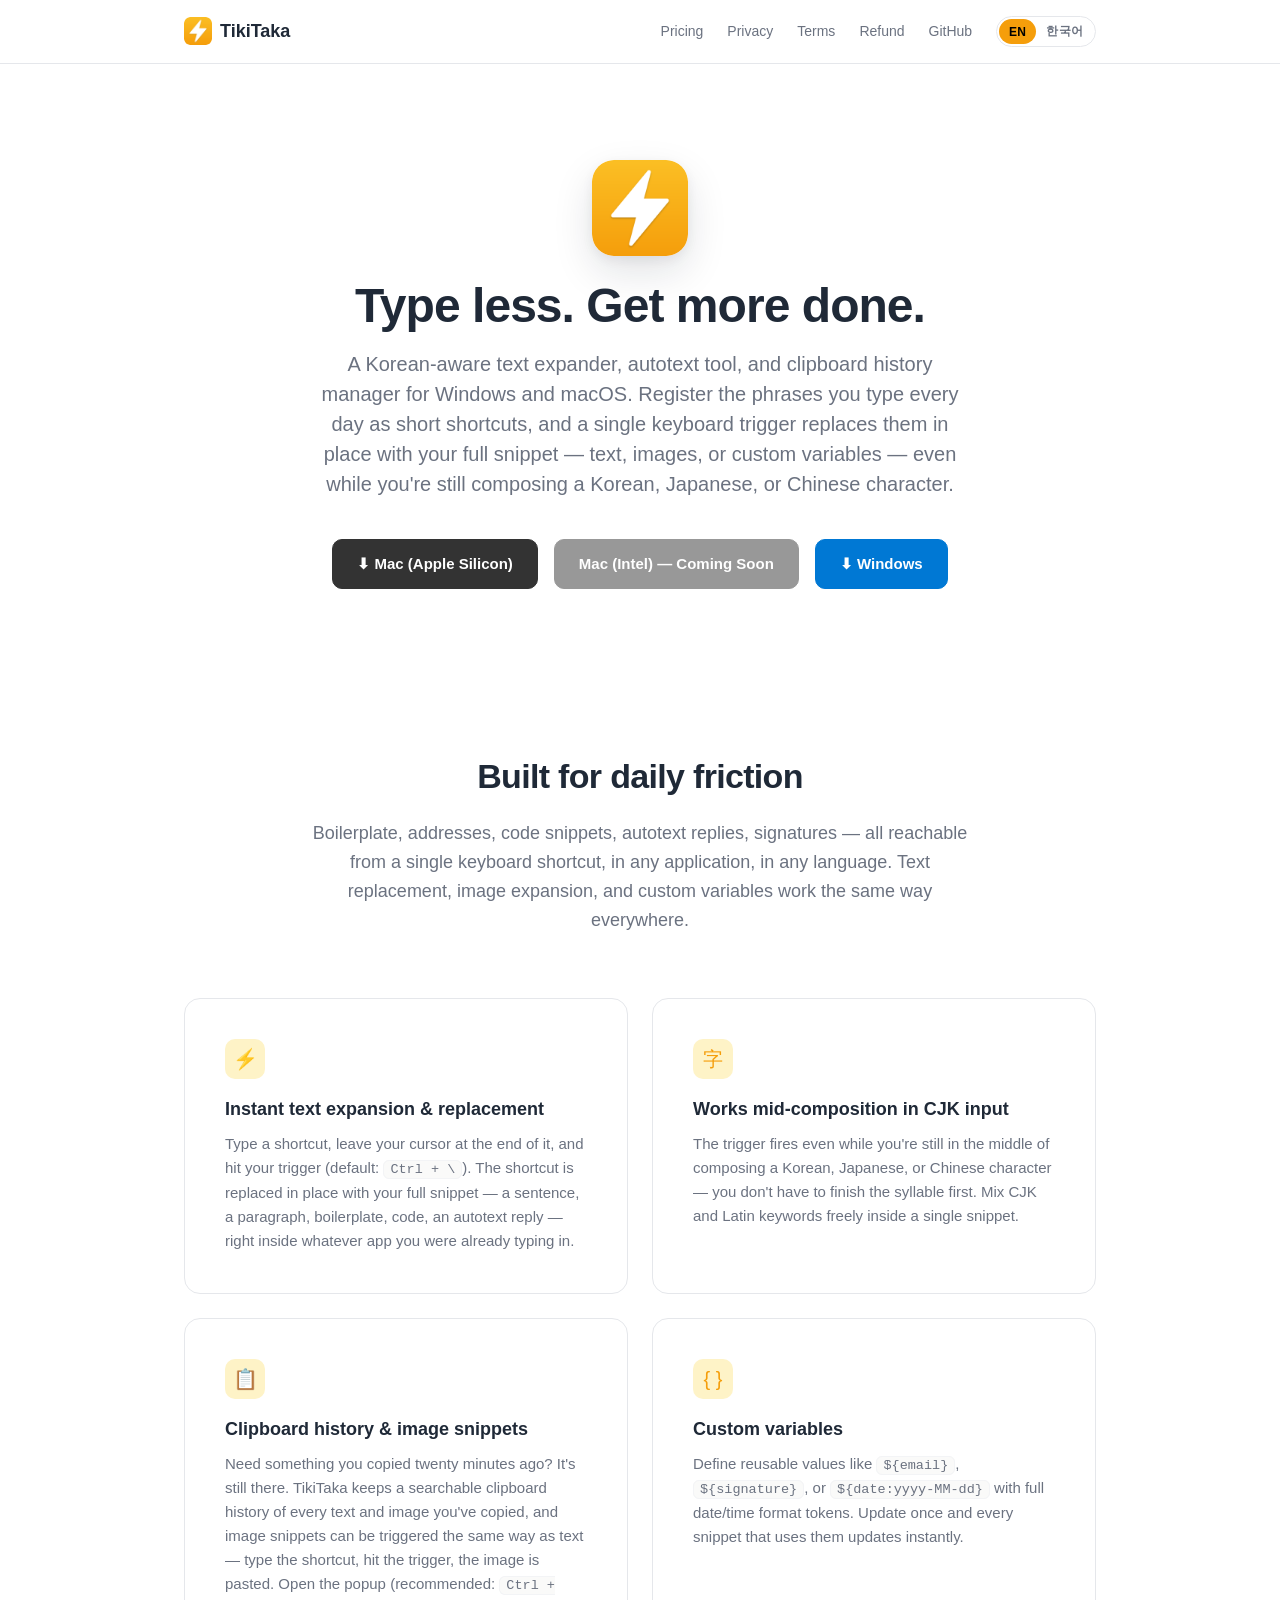
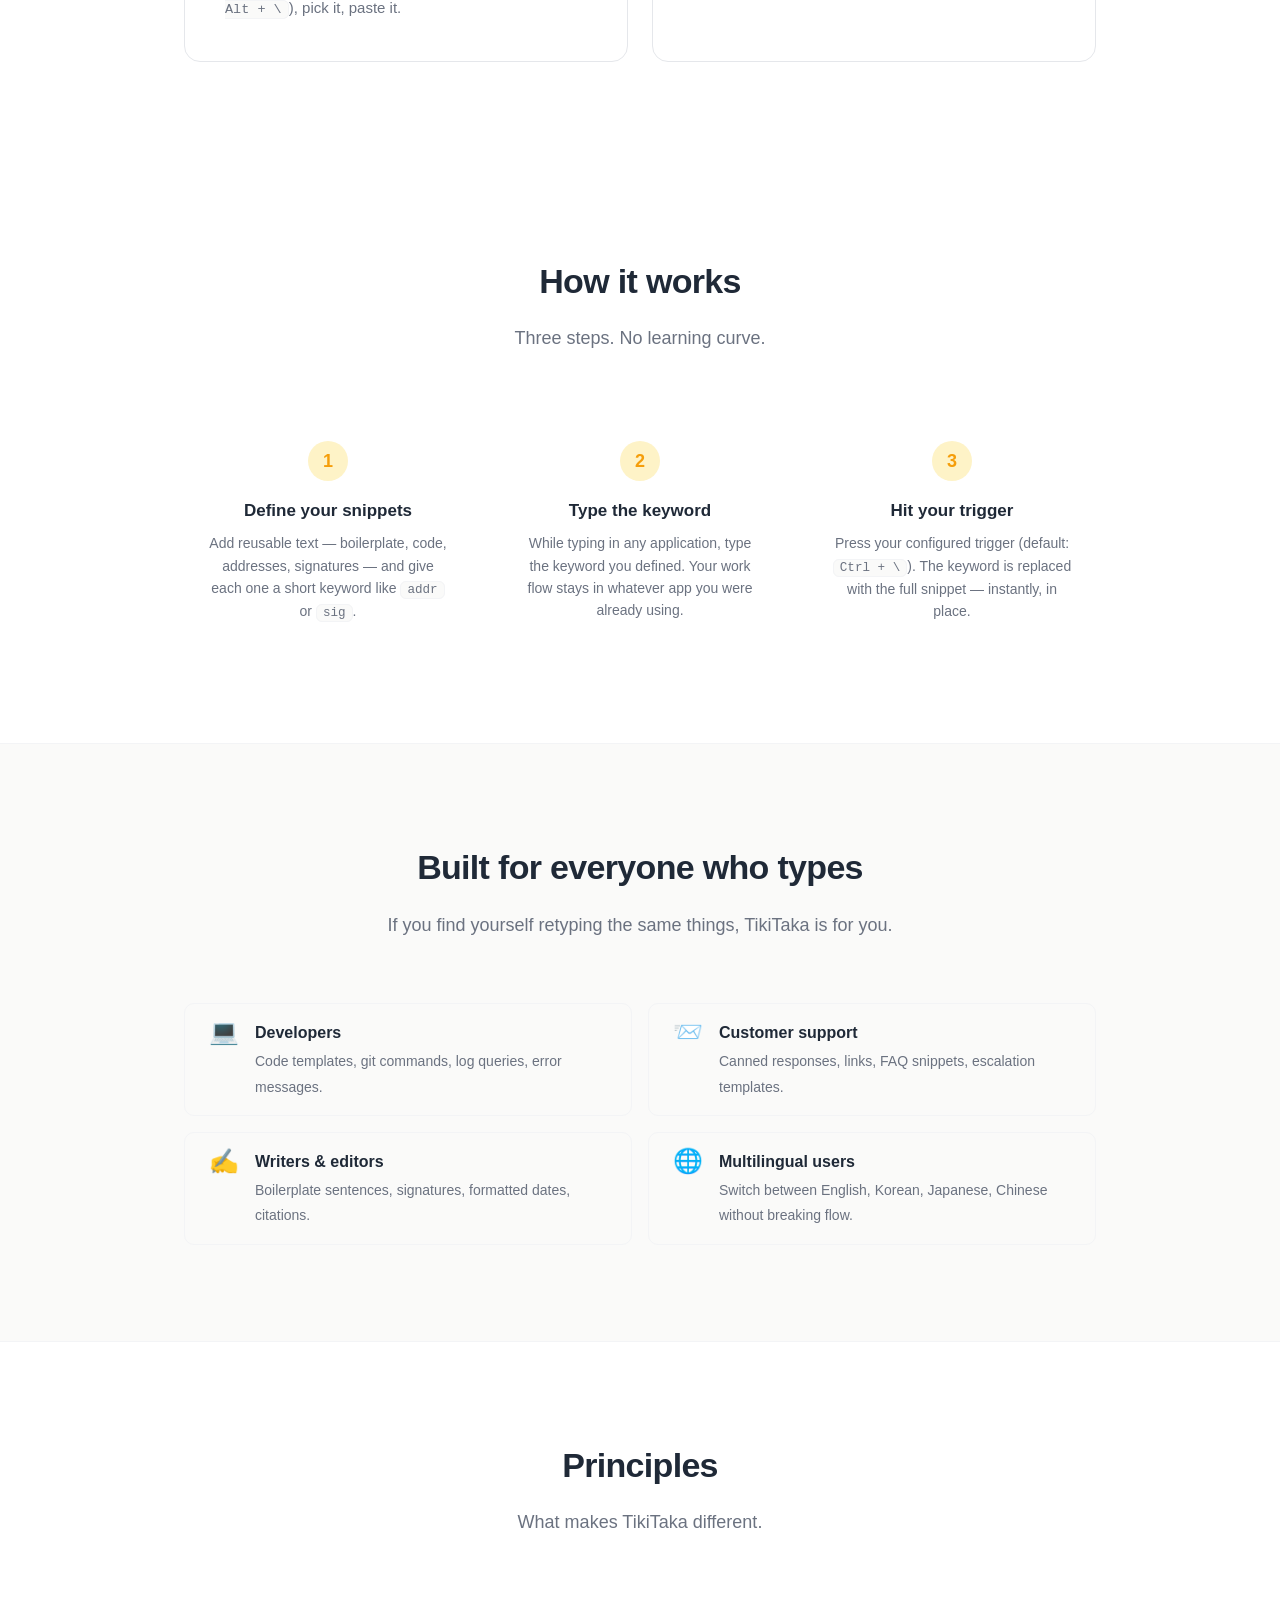
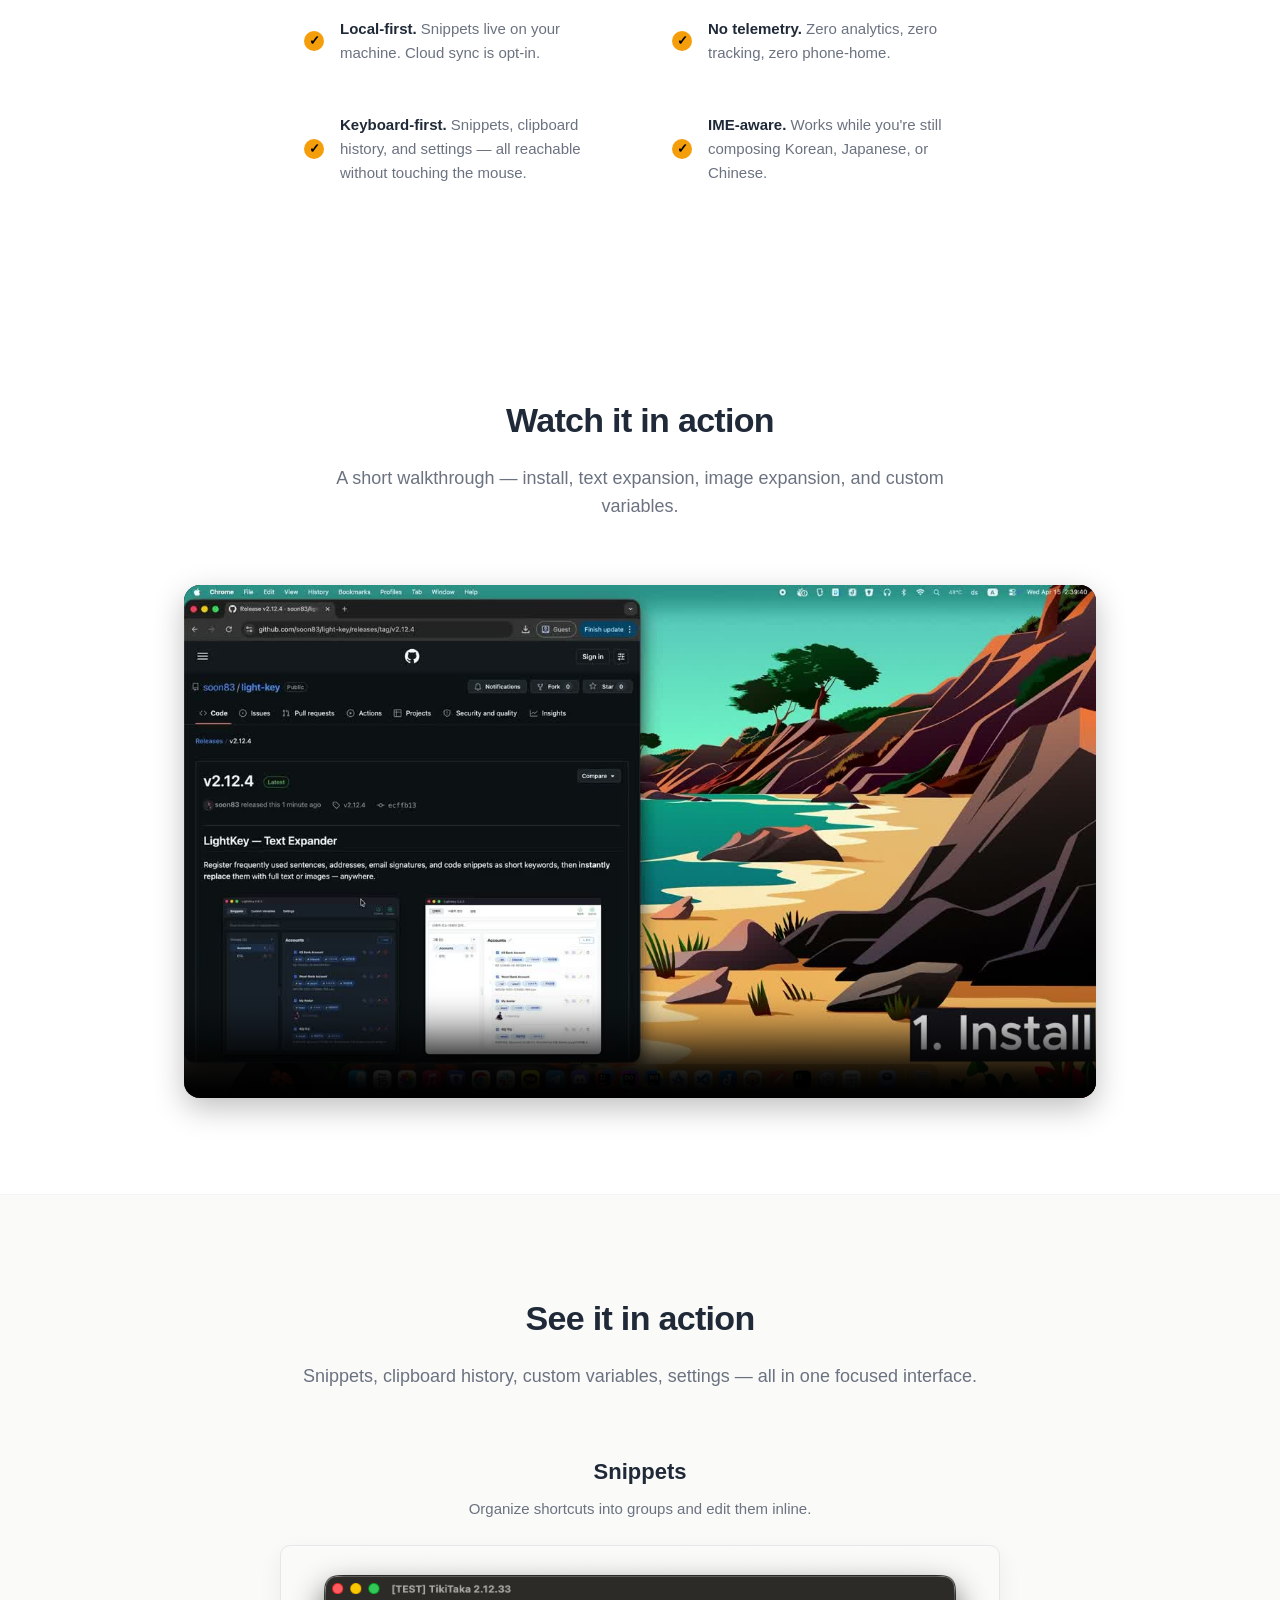
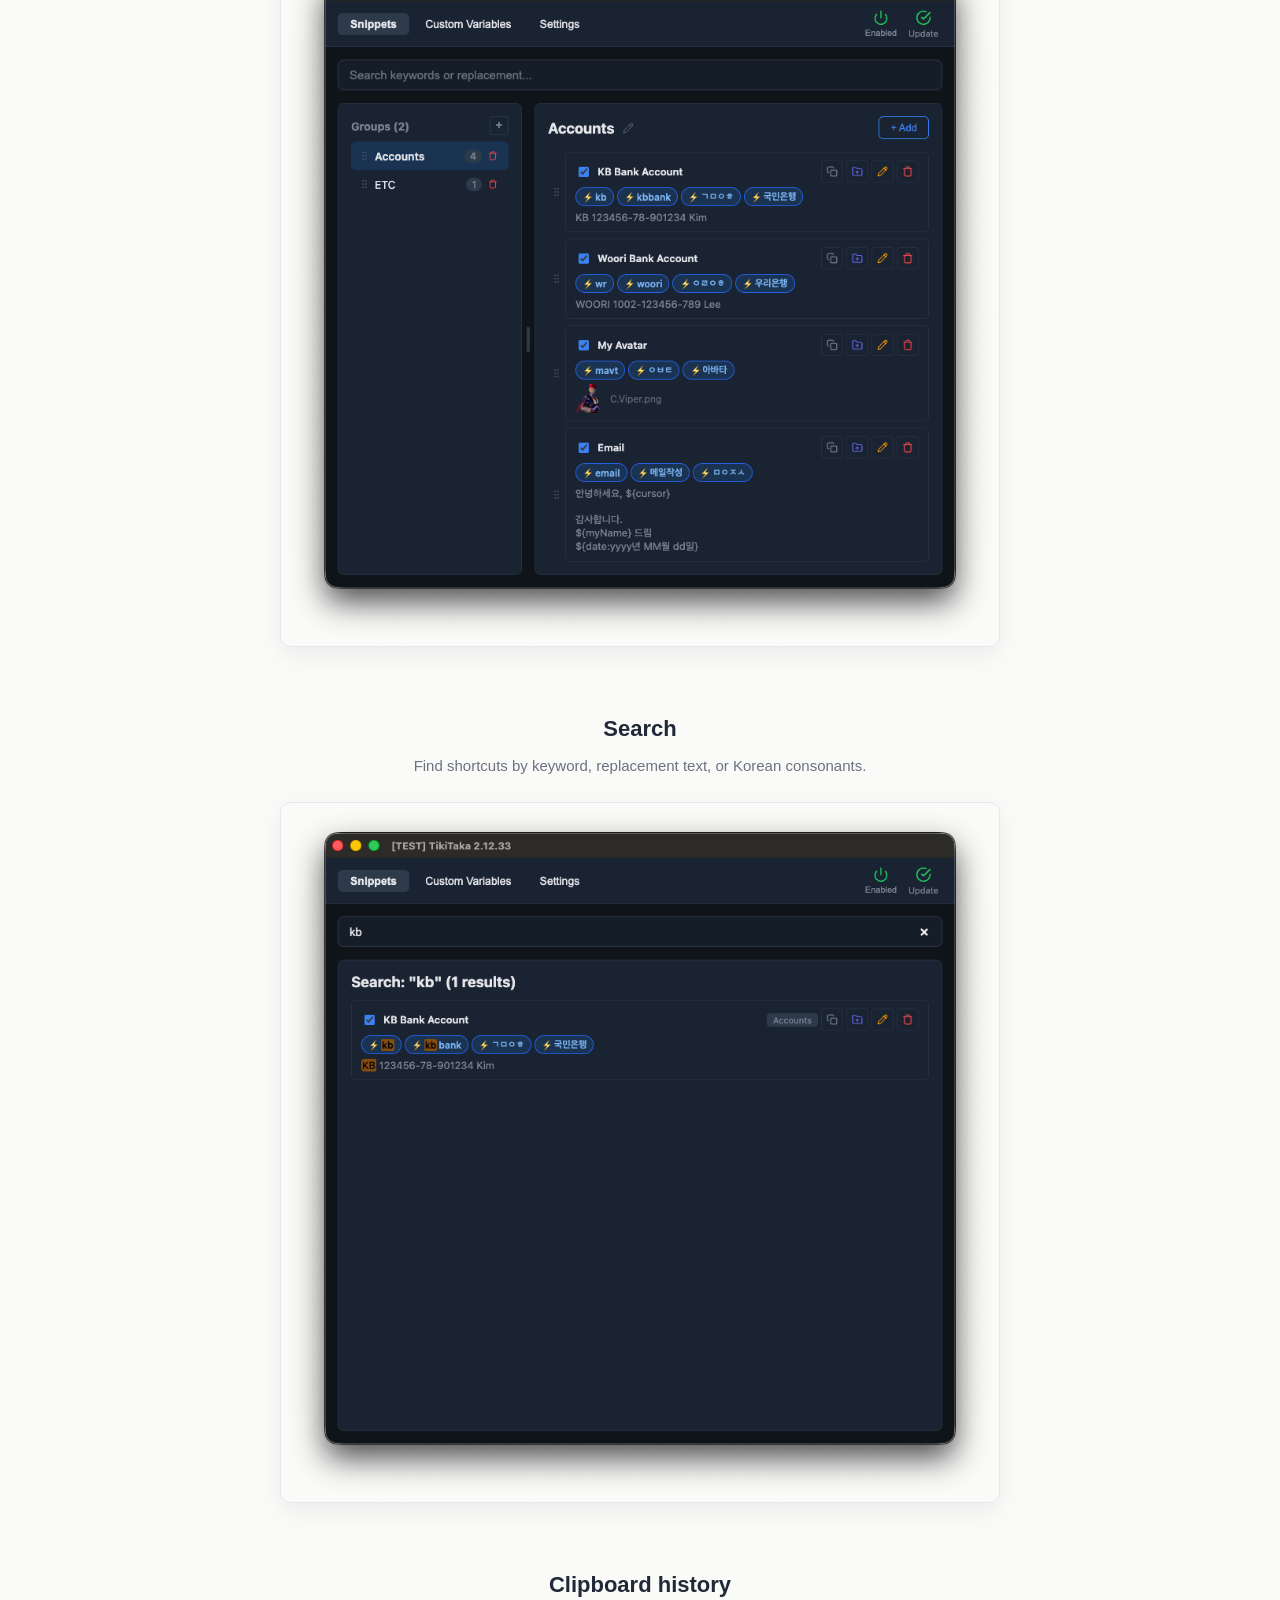
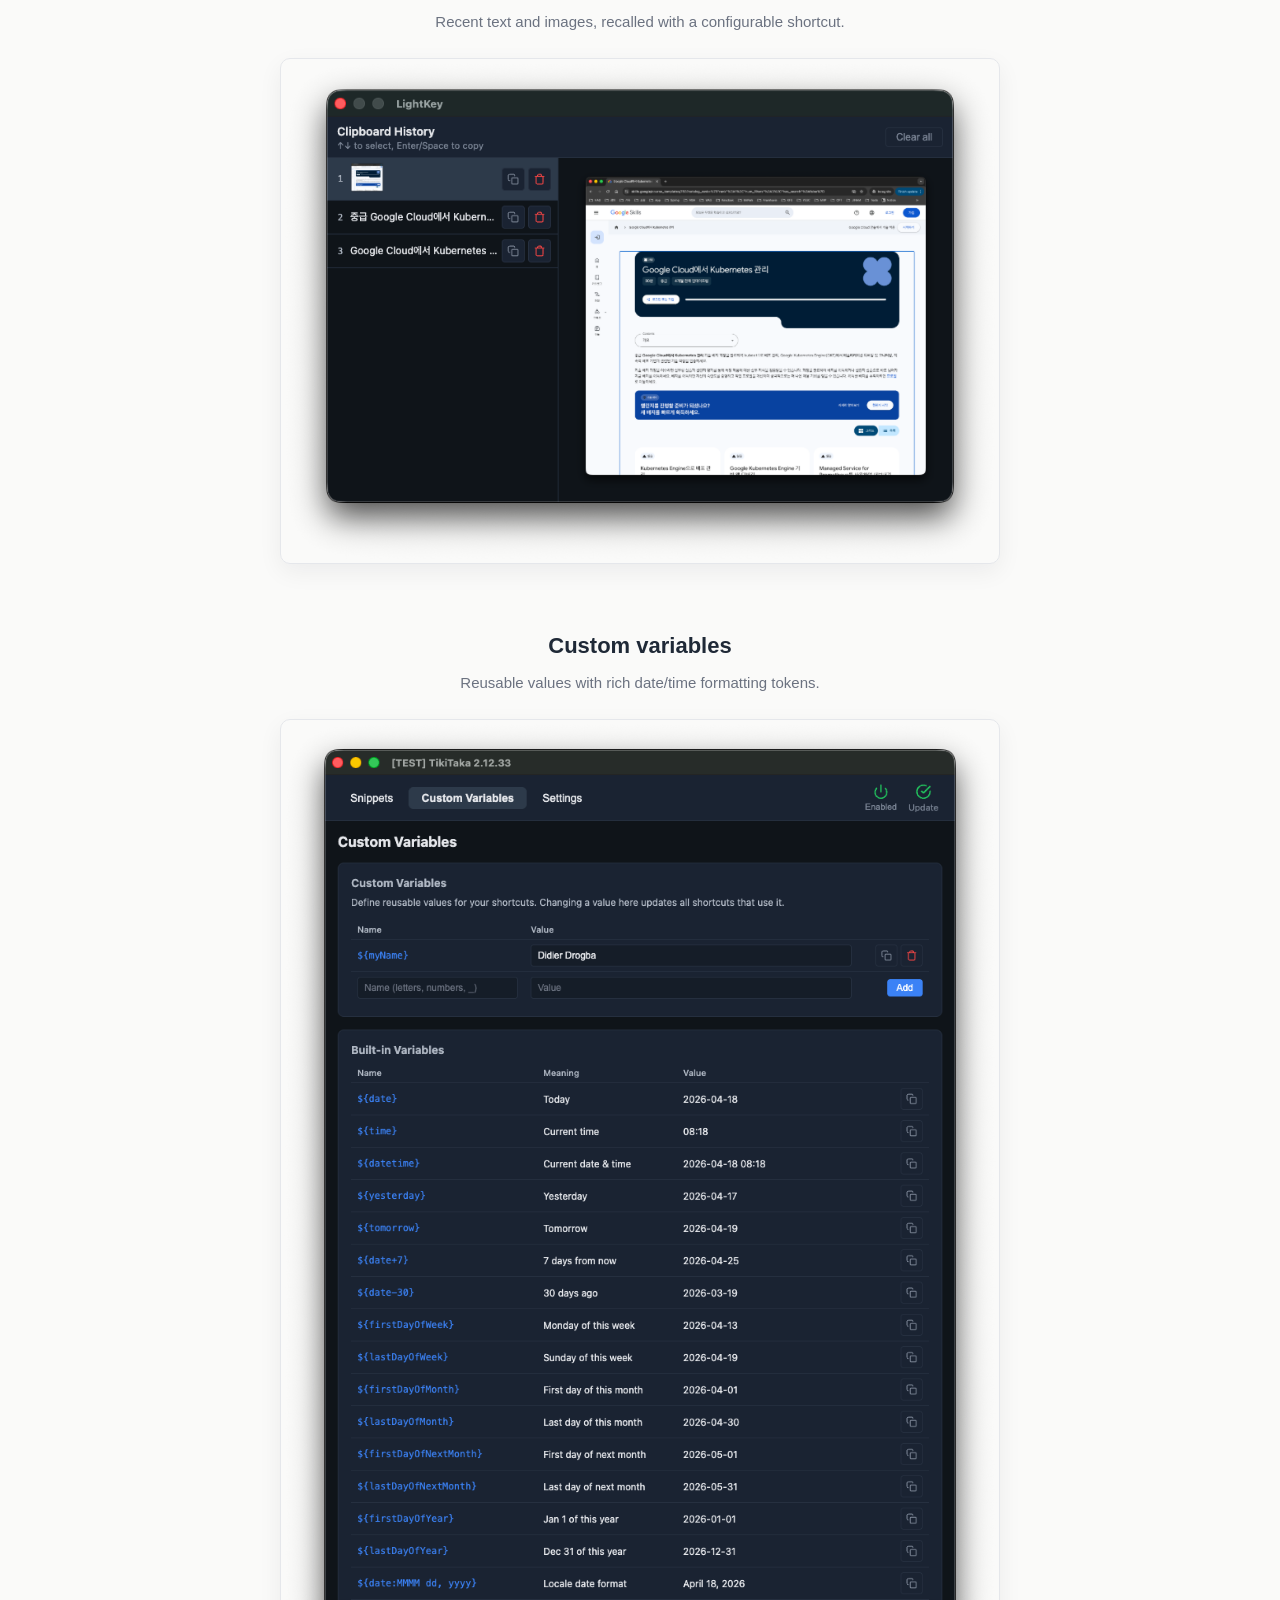
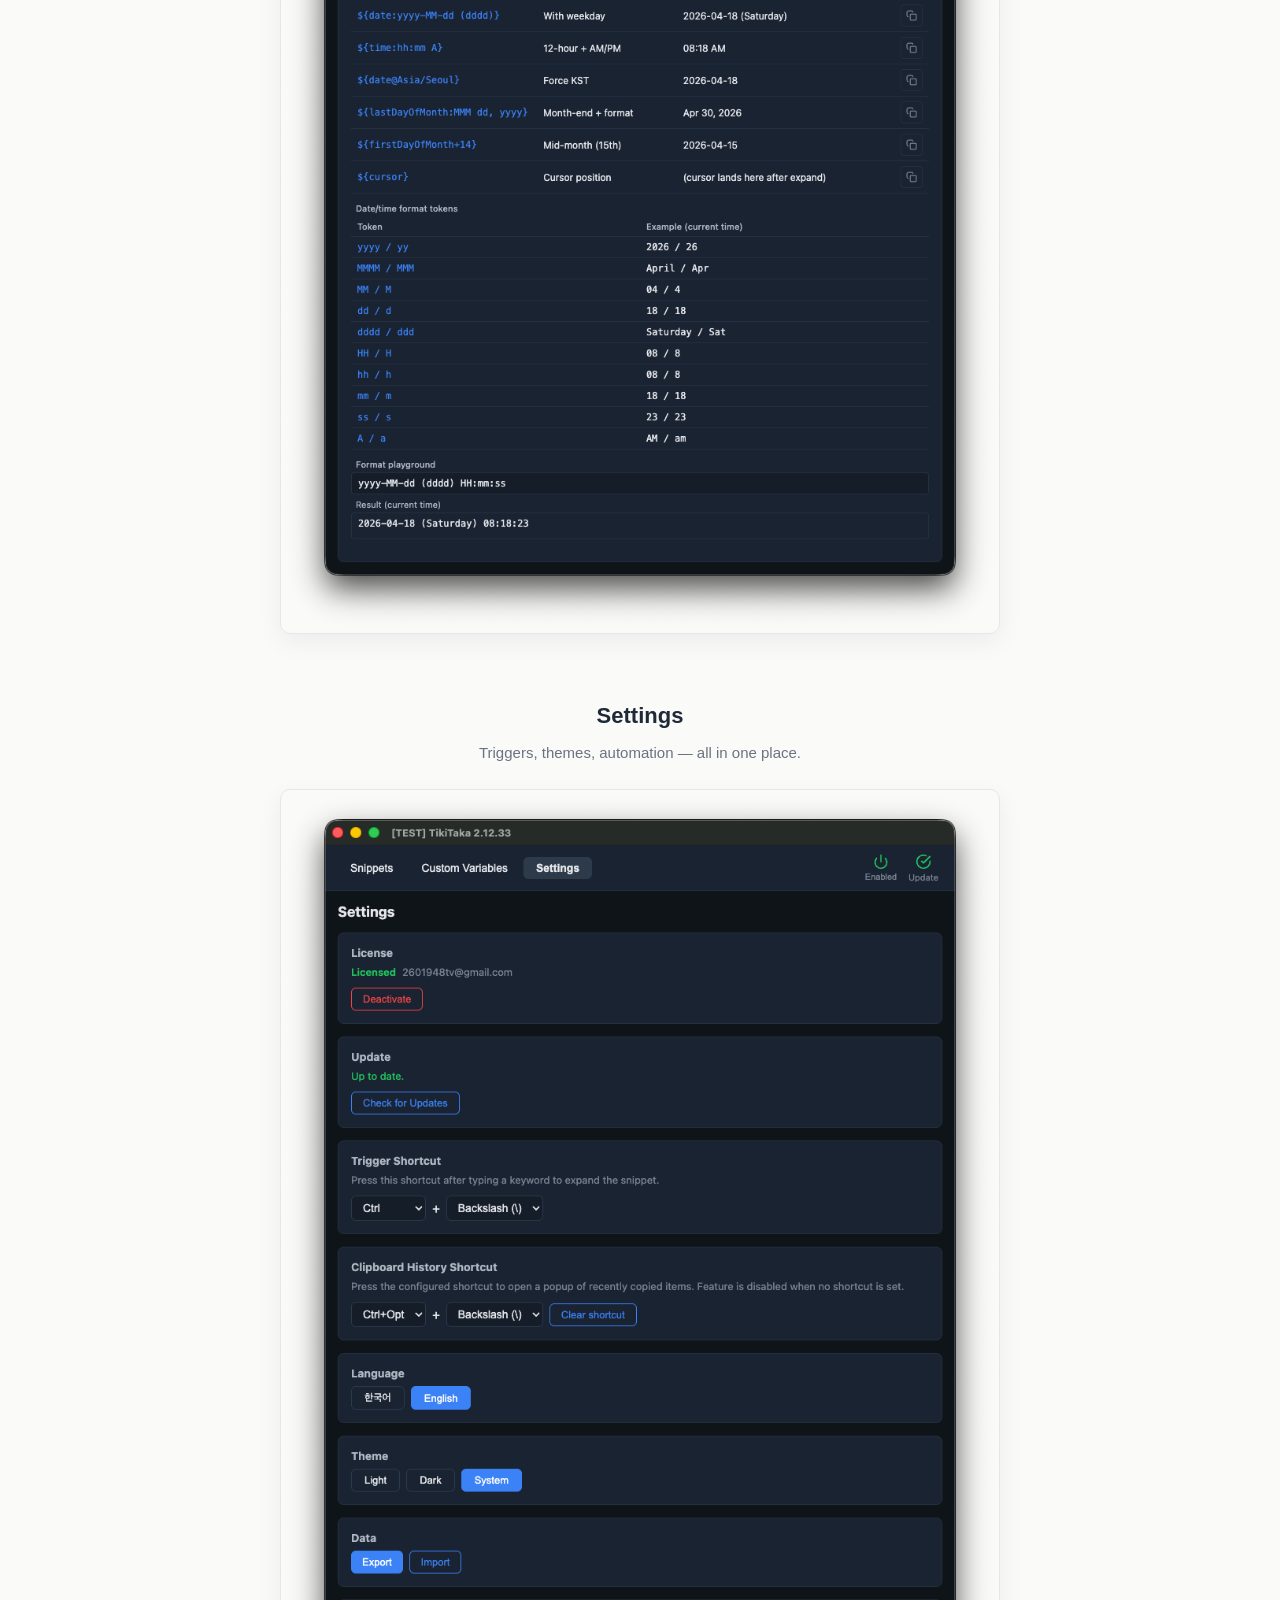
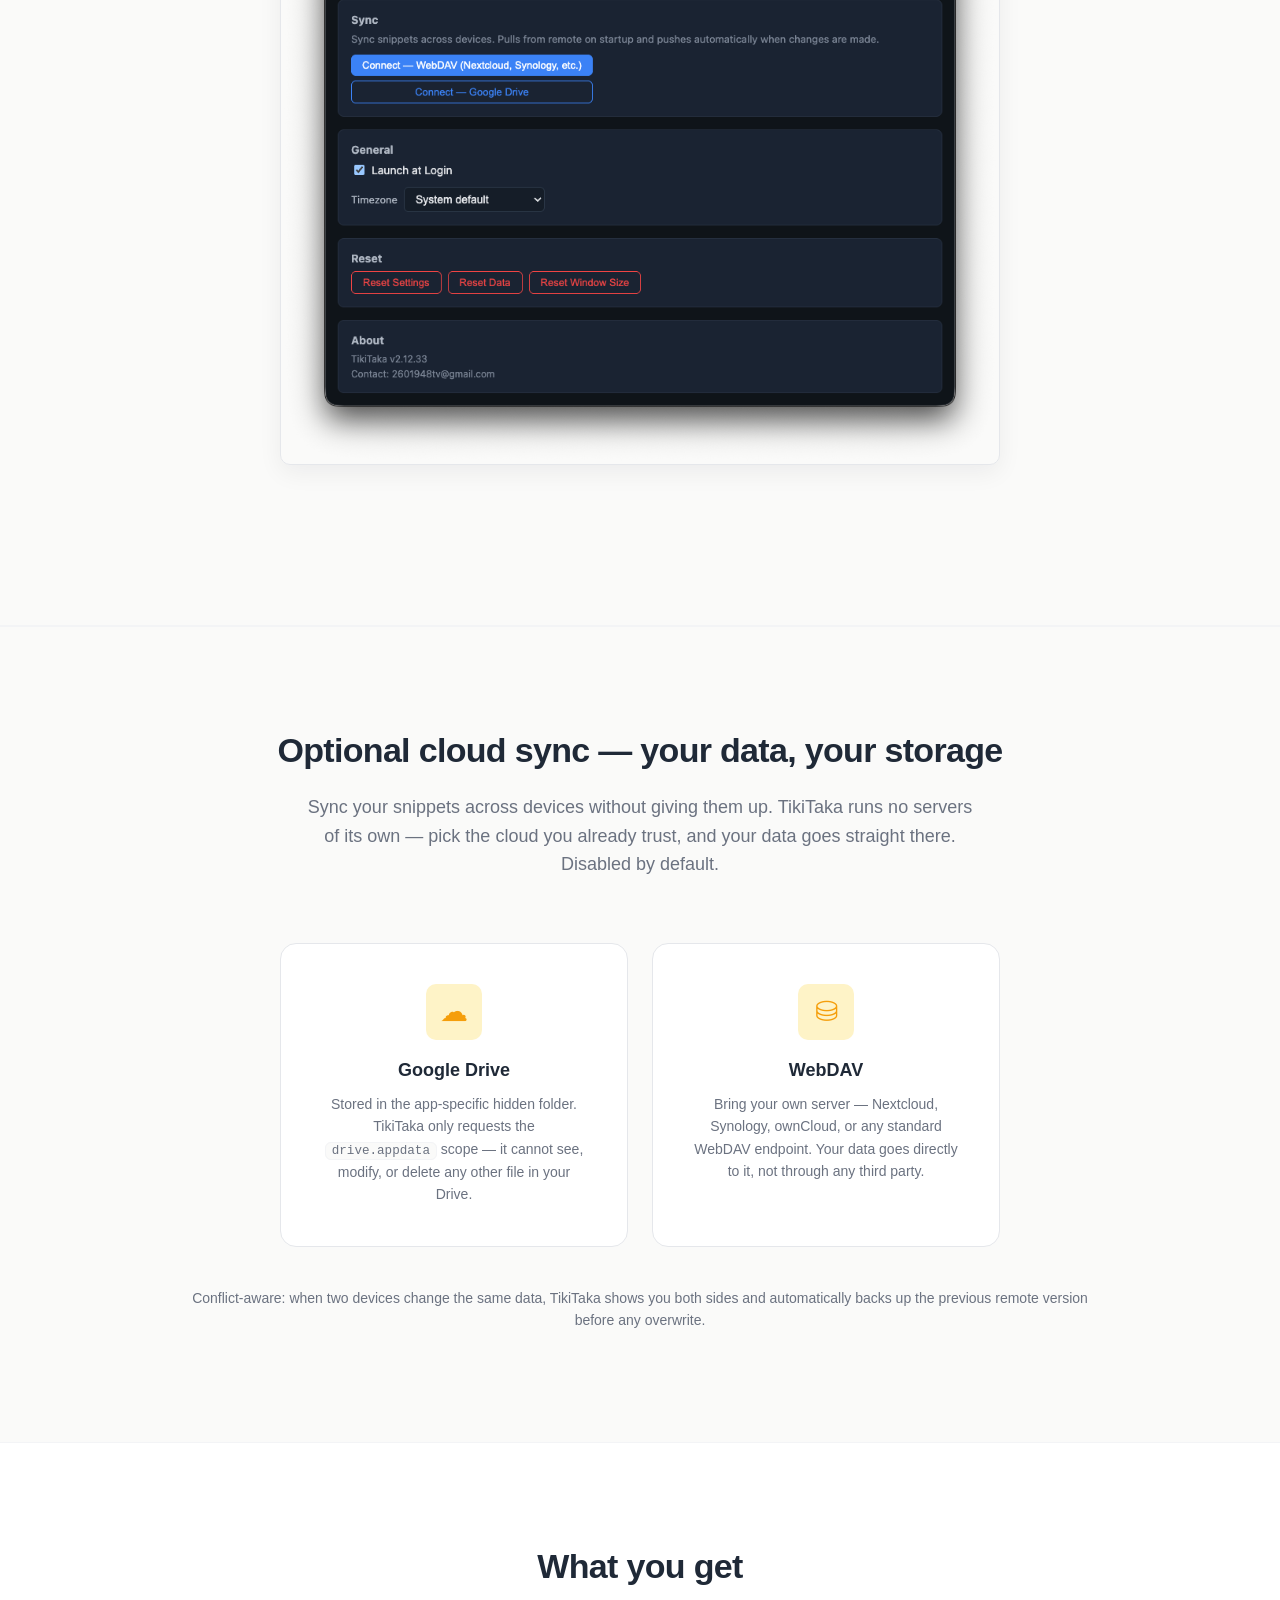
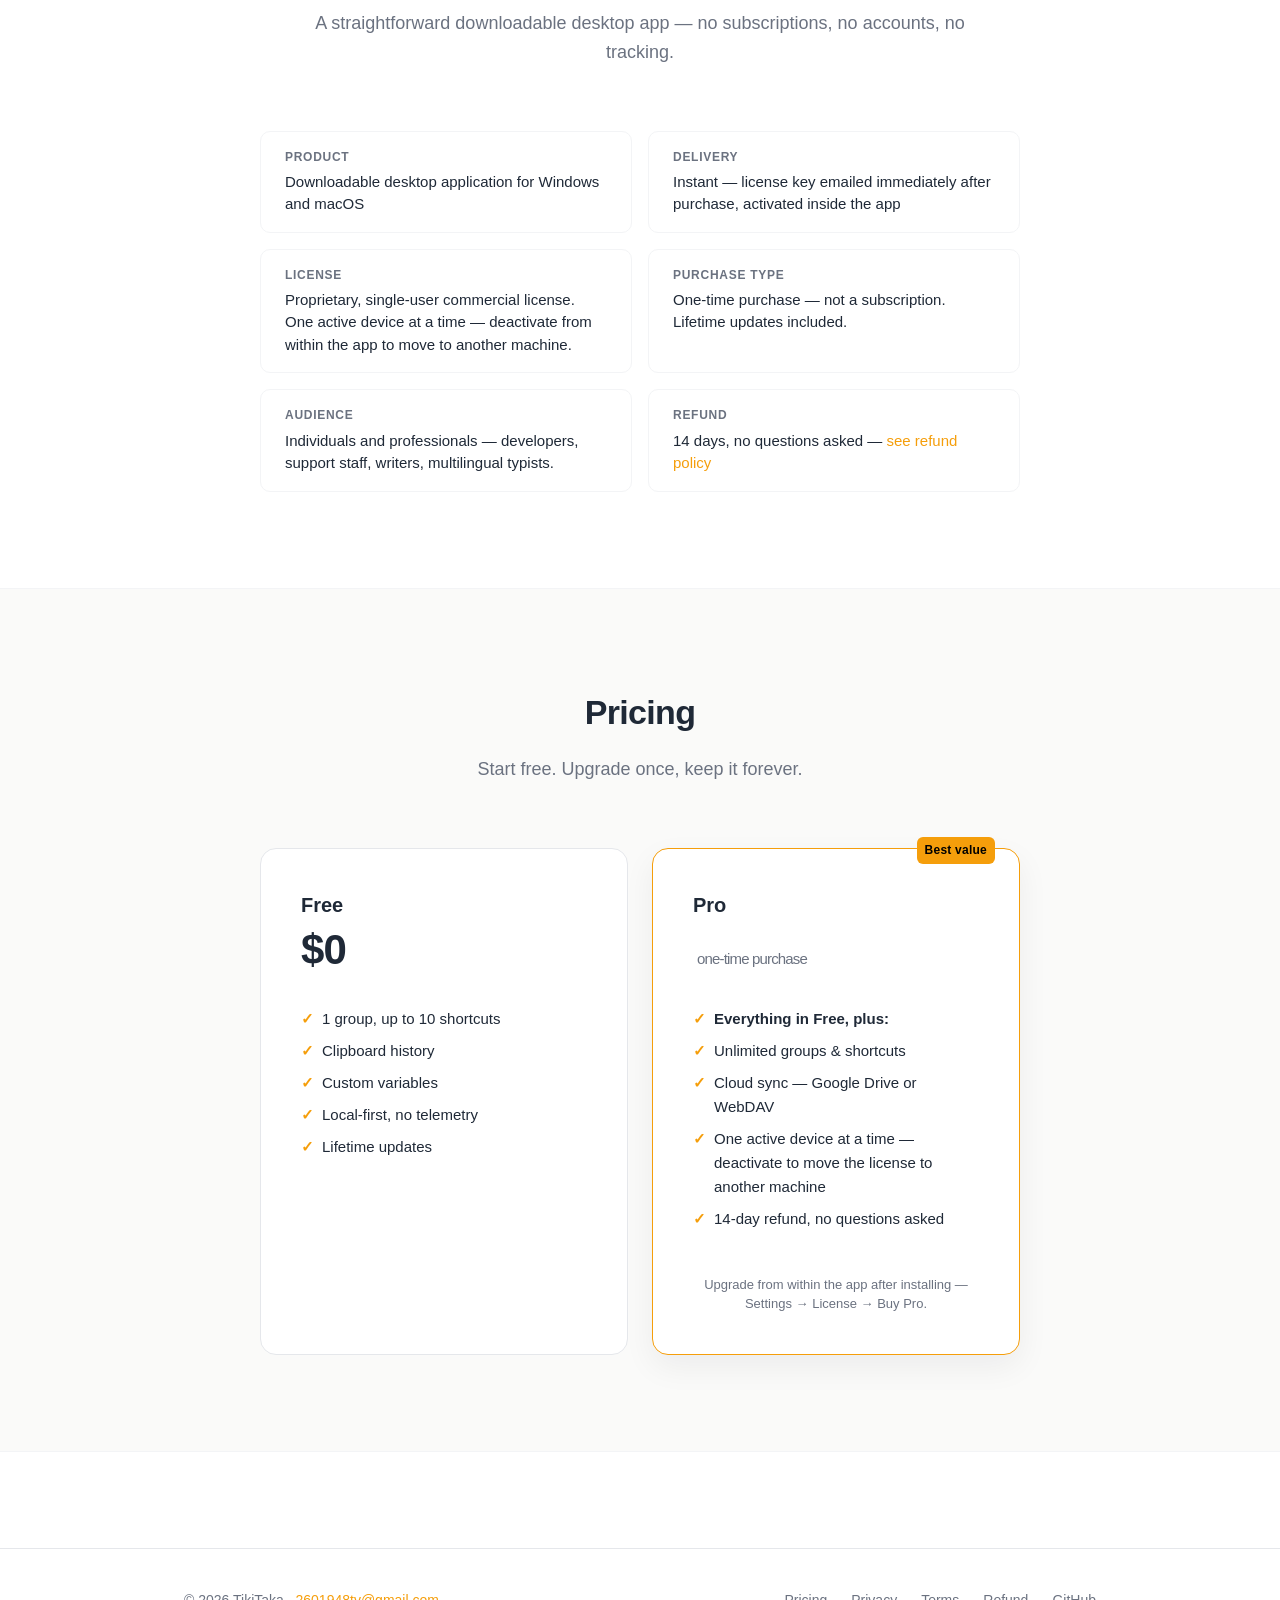
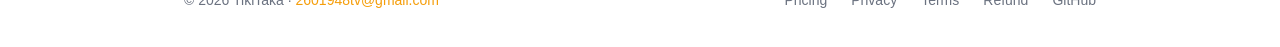
==== index.html @ c42a9f09 "SEO: rebrand cleanup - Remove remaining "라이트키" keywords from index.html (meta keywords, JSON-LD alte" ====
<!doctype html>
<html lang="en">
<head>
  <meta charset="utf-8">
  <meta name="viewport" content="width=device-width, initial-scale=1, viewport-fit=cover">
  <meta name="theme-color" content="#f59e0b">
  <meta name="google-site-verification" content="8_dBFZ4xsSR2GSwhZkKBVHbrXmJgT5wxUnMSf3mR0gg">
  <title>Korean Text Expander &amp; Clipboard Manager for Mac and Windows | TikiTaka</title>
  <meta name="description" content="TikiTaka is a Korean-aware text expander and clipboard history manager for Mac and Windows. Replace short shortcuts with text, images, or custom variables — even mid-composition in Korean, Japanese, and Chinese IME. A lightweight TextExpander, Typinator, and Espanso alternative with local-first storage and optional cloud sync.">
  <meta name="keywords" content="text expander, text expander mac, text expander windows, text expander for mac, text expansion software, text replacement, text substitution, text automation, text macro, autotext, boilerplate, snippet manager, snippet expansion, shortcut expander, abbreviation expander, auto text expander, clipboard manager, clipboard manager mac, clipboard history, image expansion, image snippet, image replacement, custom variables, date snippets, korean text expander, hangul text expander, japanese text expander, chinese text expander, IME text expander, CJK text expander, TextExpander alternative, Typinator alternative, Espanso alternative, aText alternative, PhraseExpress alternative, Beeftext alternative, 텍스트 확장기, 한글 텍스트 확장기, 한글 텍스트 확장, 맥 텍스트 확장, 윈도우 텍스트 확장, 단축어 확장, 단축어 치환, 단축키 텍스트 확장, 이미지 치환, 이미지 확장, 클립보드 히스토리, 클립보드 매니저, 사용자 변수, 스니펫 관리, 한글 스니펫, 한글 매크로, 한글 자동완성, 한영 자동 변환, 한글 IME 텍스트 확장">
  <link rel="canonical" href="https://tiki-taka.work/">

  <link rel="icon" type="image/png" sizes="32x32" href="assets/favicon-32.png">
  <link rel="icon" type="image/png" sizes="16x16" href="assets/favicon-16.png">
  <link rel="apple-touch-icon" sizes="180x180" href="assets/apple-touch-icon.png">
  <link rel="stylesheet" href="assets/style.css">

  <meta property="og:type" content="website">
  <meta property="og:site_name" content="TikiTaka">
  <meta property="og:title" content="Korean Text Expander &amp; Clipboard Manager for Mac and Windows | TikiTaka">
  <meta property="og:description" content="Fast text expansion, image snippets, custom variables, and clipboard history for Mac and Windows. The trigger fires mid-syllable in Korean, Japanese, and Chinese IME input. A TextExpander / Typinator / Espanso alternative.">
  <meta property="og:image" content="https://tiki-taka.work/assets/demo-poster.jpg">
  <meta property="og:image:width" content="1280">
  <meta property="og:image:height" content="720">
  <meta property="og:image:alt" content="TikiTaka snippet editor with Korean shortcut expanding mid-composition">
  <meta property="og:url" content="https://tiki-taka.work/">
  <meta property="og:locale" content="en_US">
  <meta property="og:locale:alternate" content="ko_KR">

  <meta name="twitter:card" content="summary_large_image">
  <meta name="twitter:title" content="Korean Text Expander &amp; Clipboard Manager for Mac and Windows | TikiTaka">
  <meta name="twitter:description" content="Fast text expansion, image snippets, custom variables, and clipboard history. Works mid-syllable in Korean, Japanese, and Chinese IME input.">
  <meta name="twitter:image" content="https://tiki-taka.work/assets/demo-poster.jpg">

  <script type="application/ld+json">
  {
    "@context": "https://schema.org",
    "@type": "SoftwareApplication",
    "name": "TikiTaka",
    "alternateName": ["한글 텍스트 확장기", "TikiTaka Text Expander", "TikiTaka — Korean Text Expander"],
    "description": "Korean-aware text expander and clipboard history manager for Windows and macOS. Triggers fire mid-composition in Korean, Japanese, and Chinese IME input. Supports text replacement, image expansion, custom variables, and autotext/boilerplate snippets.",
    "url": "https://tiki-taka.work/",
    "applicationCategory": "ProductivityApplication",
    "applicationSubCategory": "Text Expander",
    "operatingSystem": "macOS, Windows",
    "keywords": "text expander, text expander mac, text expander windows, korean text expander, hangul text expander, clipboard manager, clipboard history, snippet manager, text replacement, text substitution, text automation, autotext, boilerplate, shortcut expander, image expansion, image replacement, custom variables, CJK text expander, IME text expander, TextExpander alternative, Typinator alternative, Espanso alternative, 한글 텍스트 확장기, 한글 자동완성, 한글 매크로, 한글 스니펫, 단축키 텍스트 확장, 클립보드 히스토리",
    "featureList": [
      "Instant text expansion with a single keystroke",
      "Works mid-composition in Korean, Japanese, and Chinese IME input",
      "Clipboard history for text and images",
      "Custom variables with date/time format tokens",
      "Image snippet expansion",
      "Optional cloud sync via Google Drive or WebDAV",
      "Local-first, no telemetry, no accounts"
    ],
    "offers": [
      {
        "@type": "Offer",
        "name": "Free",
        "price": "0",
        "priceCurrency": "USD"
      },
      {
        "@type": "Offer",
        "name": "Pro",
        "price": "9.99",
        "priceCurrency": "USD"
      }
    ],
    "author": {
      "@type": "Person",
      "name": "soon83",
      "url": "https://github.com/soon83"
    },
    "image": "https://tiki-taka.work/assets/demo-poster.jpg",
    "downloadUrl": "https://github.com/soon83/tikitaka/releases/latest",
    "softwareVersion": "2.12.19"
  }
  </script>

  <script type="application/ld+json">
  {
    "@context": "https://schema.org",
    "@type": "FAQPage",
    "mainEntity": [
      {
        "@type": "Question",
        "name": "What is TikiTaka?",
        "acceptedAnswer": {
          "@type": "Answer",
          "text": "TikiTaka is a text expander and clipboard history manager for Windows and macOS. You register phrases you type every day as short shortcuts, and a single keystroke expands them in place inside any application. It also stores a searchable history of text and images you've copied, and supports custom variables like ${email} or ${date:yyyy-MM-dd}."
        }
      },
      {
        "@type": "Question",
        "name": "How is TikiTaka different from TextExpander, Typinator, or Espanso?",
        "acceptedAnswer": {
          "@type": "Answer",
          "text": "TikiTaka's trigger fires even while you're still composing a Korean, Japanese, or Chinese character — you don't have to finish the syllable first. Most Western text expanders assume the character is already committed, which makes them break on CJK IME input. TikiTaka is also a one-time purchase with no subscription, no accounts, and no telemetry."
        }
      },
      {
        "@type": "Question",
        "name": "Does TikiTaka work with Hangul (Korean) IME?",
        "acceptedAnswer": {
          "@type": "Answer",
          "text": "Yes. TikiTaka is built around first-class Hangul IME support. You can mix Korean and Latin keywords inside a single snippet, and the trigger fires mid-composition — no need to commit the current syllable first. Japanese and Chinese IME are supported with the same mid-composition handling."
        }
      },
      {
        "@type": "Question",
        "name": "한글 텍스트 확장기란 무엇인가요?",
        "acceptedAnswer": {
          "@type": "Answer",
          "text": "한글 텍스트 확장기는 자주 쓰는 문장을 짧은 단축어로 등록해 두고, 단축키 한 번으로 그 자리에서 전체 문장으로 펼쳐 주는 프로그램입니다. TikiTaka 는 한글 조합 중에도 트리거가 정상 동작하기 때문에 입력 리듬을 끊지 않고 사용할 수 있으며, 텍스트·이미지·사용자 변수를 모두 치환할 수 있습니다."
        }
      },
      {
        "@type": "Question",
        "name": "TikiTaka 는 무료인가요?",
        "acceptedAnswer": {
          "@type": "Answer",
          "text": "무료 버전에서 그룹 1개와 단축어 10개, 클립보드 히스토리, 사용자 변수를 모두 사용할 수 있습니다. 단축어를 무제한으로 쓰거나 Google Drive / WebDAV 클라우드 동기화를 쓰려면 1회 결제로 Pro 라이선스를 구매하면 되며, 14일 이내 환불이 보장됩니다."
        }
      }
    ]
  }
  </script>
</head>
<body data-lang="en">

<header class="site-header">
  <div class="site-header-inner">
    <a href="#top" class="brand">
      <img src="assets/logo-256.png" alt="TikiTaka">
      <span>TikiTaka</span>
    </a>
    <nav class="nav-links">
      <a href="#pricing">Pricing</a>
      <a href="privacy.html">Privacy</a>
      <a href="terms.html">Terms</a>
      <a href="terms.html#refund-policy">Refund</a>
      <a href="https://github.com/soon83/tikitaka">GitHub</a>
      <div class="lang-toggle" role="group" aria-label="Language">
        <button type="button" data-set-lang="en" aria-pressed="true">EN</button>
        <button type="button" data-set-lang="ko" aria-pressed="false">한국어</button>
      </div>
    </nav>
  </div>
</header>

<main id="top">

  <!-- ════════ English ════════ -->
  <div lang="en">

    <section class="hero">
      <img src="assets/logo-256.png" alt="TikiTaka logo" class="hero-logo">
      <h1 class="hero-title">Type less. Get more done.</h1>
      <p class="hero-subtitle">
        A Korean-aware text expander, autotext tool, and clipboard history manager
        for Windows and macOS. Register the phrases you type every day as short
        shortcuts, and a single keyboard trigger replaces them in place with your
        full snippet — text, images, or custom variables — even while you're still
        composing a Korean, Japanese, or Chinese character.
      </p>
      <div class="cta-row">
        <a class="btn btn-mac" id="dl-mac-en" href="#">
          ⬇ Mac (Apple Silicon)
        </a>
        <a class="btn btn-mac btn-mac-disabled" href="#" onclick="alert('Intel Mac version is coming soon.');return false;">
          Mac (Intel) — Coming Soon
        </a>
        <a class="btn btn-win" id="dl-win-en" href="#">
          ⬇ Windows
        </a>
      </div>
    </section>

    <!-- ── Features ──────────────────────────────────────── -->
    <section class="container">
      <h2 class="section-title">Built for daily friction</h2>
      <p class="section-lead">
        Boilerplate, addresses, code snippets, autotext replies, signatures — all reachable
        from a single keyboard shortcut, in any application, in any language. Text replacement,
        image expansion, and custom variables work the same way everywhere.
      </p>
      <div class="features">
        <div class="feature-card">
          <div class="feature-icon">⚡</div>
          <h3 class="feature-title">Instant text expansion &amp; replacement</h3>
          <p class="feature-desc">
            Type a shortcut, leave your cursor at the end of it, and hit your trigger
            (default: <code>Ctrl + \</code>). The shortcut is replaced in place with
            your full snippet — a sentence, a paragraph, boilerplate, code, an autotext
            reply — right inside whatever app you were already typing in.
          </p>
        </div>
        <div class="feature-card">
          <div class="feature-icon">字</div>
          <h3 class="feature-title">Works mid-composition in CJK input</h3>
          <p class="feature-desc">
            The trigger fires even while you're still in the middle of composing a
            Korean, Japanese, or Chinese character — you don't have to finish the
            syllable first. Mix CJK and Latin keywords freely inside a single snippet.
          </p>
        </div>
        <div class="feature-card">
          <div class="feature-icon">📋</div>
          <h3 class="feature-title">Clipboard history &amp; image snippets</h3>
          <p class="feature-desc">
            Need something you copied twenty minutes ago? It's still there. TikiTaka
            keeps a searchable clipboard history of every text and image you've copied,
            and image snippets can be triggered the same way as text — type the shortcut,
            hit the trigger, the image is pasted. Open the popup
            (recommended: <code>Ctrl + Alt + \</code>), pick it, paste it.
          </p>
        </div>
        <div class="feature-card">
          <div class="feature-icon">{ }</div>
          <h3 class="feature-title">Custom variables</h3>
          <p class="feature-desc">
            Define reusable values like <code>${email}</code>, <code>${signature}</code>,
            or <code>${date:yyyy-MM-dd}</code> with full date/time format tokens.
            Update once and every snippet that uses them updates instantly.
          </p>
        </div>
      </div>
    </section>

    
<!-- ── How it works ──────────────────────────────────── -->
    <section class="container">
      <h2 class="section-title">How it works</h2>
      <p class="section-lead">Three steps. No learning curve.</p>
      <div class="steps">
        <div class="step">
          <div class="step-number">1</div>
          <h3 class="step-title">Define your snippets</h3>
          <p class="step-desc">
            Add reusable text — boilerplate, code, addresses, signatures — and
            give each one a short keyword like <code>addr</code> or <code>sig</code>.
          </p>
        </div>
        <div class="step">
          <div class="step-number">2</div>
          <h3 class="step-title">Type the keyword</h3>
          <p class="step-desc">
            While typing in any application, type the keyword you defined.
            Your work flow stays in whatever app you were already using.
          </p>
        </div>
        <div class="step">
          <div class="step-number">3</div>
          <h3 class="step-title">Hit your trigger</h3>
          <p class="step-desc">
            Press your configured trigger (default: <code>Ctrl + \</code>).
            The keyword is replaced with the full snippet — instantly, in place.
          </p>
        </div>
      </div>
    </section>

    
<!-- ── Use cases ─────────────────────────────────────── -->
    <section class="alt-bg">
      <div class="container">
      <h2 class="section-title">Built for everyone who types</h2>
      <p class="section-lead">If you find yourself retyping the same things, TikiTaka is for you.</p>
      <div class="use-cases">
        <div class="use-case">
          <div class="use-case-icon">💻</div>
          <div class="use-case-text">
            <strong>Developers</strong>
            <span>Code templates, git commands, log queries, error messages.</span>
          </div>
        </div>
        <div class="use-case">
          <div class="use-case-icon">📨</div>
          <div class="use-case-text">
            <strong>Customer support</strong>
            <span>Canned responses, links, FAQ snippets, escalation templates.</span>
          </div>
        </div>
        <div class="use-case">
          <div class="use-case-icon">✍️</div>
          <div class="use-case-text">
            <strong>Writers &amp; editors</strong>
            <span>Boilerplate sentences, signatures, formatted dates, citations.</span>
          </div>
        </div>
        <div class="use-case">
          <div class="use-case-icon">🌐</div>
          <div class="use-case-text">
            <strong>Multilingual users</strong>
            <span>Switch between English, Korean, Japanese, Chinese without breaking flow.</span>
          </div>
        </div>
      </div>
      </div>
    </section>

    
<!-- ── Principles ────────────────────────────────────── -->
    <section class="container">
      <h2 class="section-title">Principles</h2>
      <p class="section-lead">What makes TikiTaka different.</p>
      <div class="principles">
        <div class="principle">
          <span class="principle-check">✓</span>
          <div class="principle-text"><strong>Local-first.</strong> <span>Snippets live on your machine. Cloud sync is opt-in.</span></div>
        </div>
        <div class="principle">
          <span class="principle-check">✓</span>
          <div class="principle-text"><strong>No telemetry.</strong> <span>Zero analytics, zero tracking, zero phone-home.</span></div>
        </div>
        <div class="principle">
          <span class="principle-check">✓</span>
          <div class="principle-text"><strong>Keyboard-first.</strong> <span>Snippets, clipboard history, and settings — all reachable without touching the mouse.</span></div>
        </div>
        <div class="principle">
          <span class="principle-check">✓</span>
          <div class="principle-text"><strong>IME-aware.</strong> <span>Works while you're still composing Korean, Japanese, or Chinese.</span></div>
        </div>
      </div>
    </section>

    
<!-- ── Demo video ────────────────────────────────────── -->
    <section class="container" id="demo">
      <h2 class="section-title">Watch it in action</h2>
      <p class="section-lead">A short walkthrough — install, text expansion, image expansion, and custom variables.</p>
      <div class="demo-video">
        <video
          controls
          preload="none"
          playsinline
          poster="assets/demo-poster.jpg"
          src="assets/demo.mp4">
          Your browser does not support the video tag.
          <a href="assets/demo.mp4">Download the demo video</a>.
        </video>
      </div>
    </section>

    
<!-- ── Screenshots ───────────────────────────────────── -->
    <section class="alt-bg">
      <div class="container">
      <h2 class="section-title">See it in action</h2>
      <p class="section-lead">Snippets, clipboard history, custom variables, settings — all in one focused interface.</p>

      <div class="screenshot-block">
        <h3 class="screenshot-heading">Snippets</h3>
        <p class="screenshot-caption">Organize shortcuts into groups and edit them inline.</p>
        <div class="screenshot-frame">
          <img src="screenshots/en_dark_snippets_v2.12.33.png" alt="TikiTaka snippet editor — text expansion shortcuts grouped for quick recall on macOS" loading="lazy">
        </div>
      </div>

      <div class="screenshot-block">
        <h3 class="screenshot-heading">Search</h3>
        <p class="screenshot-caption">Find shortcuts by keyword, replacement text, or Korean consonants.</p>
        <div class="screenshot-frame">
          <img src="screenshots/en_dark_search_v2.12.33.png" alt="TikiTaka fuzzy search — find snippets by keyword or Korean initial consonants" loading="lazy">
        </div>
      </div>

      <div class="screenshot-block">
        <h3 class="screenshot-heading">Clipboard history</h3>
        <p class="screenshot-caption">Recent text and images, recalled with a configurable shortcut.</p>
        <div class="screenshot-frame">
          <img src="screenshots/en_dark_clipboardhistory_v2.12.33.png" alt="TikiTaka clipboard history — recall recent text and images by keyboard shortcut" loading="lazy">
        </div>
      </div>

      <div class="screenshot-block">
        <h3 class="screenshot-heading">Custom variables</h3>
        <p class="screenshot-caption">Reusable values with rich date/time formatting tokens.</p>
        <div class="screenshot-frame">
          <img src="screenshots/en_dark_customvariables_v2.12.33.png" alt="TikiTaka custom variables — reusable tokens like email and date for snippet replacement" loading="lazy">
        </div>
      </div>

      <div class="screenshot-block">
        <h3 class="screenshot-heading">Settings</h3>
        <p class="screenshot-caption">Triggers, themes, automation — all in one place.</p>
        <div class="screenshot-frame">
          <img src="screenshots/en_dark_settings_v2.12.33.png" alt="TikiTaka settings — trigger keys, themes, and clipboard history preferences" loading="lazy">
        </div>
      </div>
      </div>
    </section>

<!-- ── Cloud sync ────────────────────────────────────── -->
    <section class="alt-bg">
      <div class="container">
        <h2 class="section-title">Optional cloud sync — your data, your storage</h2>
        <p class="section-lead">
          Sync your snippets across devices without giving them up. TikiTaka runs no
          servers of its own — pick the cloud you already trust, and your data goes
          straight there. Disabled by default.
        </p>
        <div class="sync-providers">
          <div class="sync-provider">
            <div class="sync-provider-logo">☁</div>
            <h3>Google Drive</h3>
            <p>
              Stored in the app-specific hidden folder. TikiTaka only requests the
              <code>drive.appdata</code> scope — it cannot see, modify, or delete
              any other file in your Drive.
            </p>
          </div>
          <div class="sync-provider">
            <div class="sync-provider-logo">⛁</div>
            <h3>WebDAV</h3>
            <p>
              Bring your own server — Nextcloud, Synology, ownCloud, or any
              standard WebDAV endpoint. Your data goes directly to it, not through
              any third party.
            </p>
          </div>
        </div>
        <p class="sync-note">
          Conflict-aware: when two devices change the same data, TikiTaka shows you both sides
          and automatically backs up the previous remote version before any overwrite.
        </p>
      </div>
    </section>

    
<!-- ── What you get (product details for transparency) ── -->
    <section class="container">
      <h2 class="section-title">What you get</h2>
      <p class="section-lead">
        A straightforward downloadable desktop app — no subscriptions, no accounts, no tracking.
      </p>
      <div class="product-details">
        <div class="product-detail">
          <div class="product-detail-label">Product</div>
          <div class="product-detail-value">Downloadable desktop application for Windows and macOS</div>
        </div>
        <div class="product-detail">
          <div class="product-detail-label">Delivery</div>
          <div class="product-detail-value">Instant — license key emailed immediately after purchase, activated inside the app</div>
        </div>
        <div class="product-detail">
          <div class="product-detail-label">License</div>
          <div class="product-detail-value">Proprietary, single-user commercial license. One active device at a time — deactivate from within the app to move to another machine.</div>
        </div>
        <div class="product-detail">
          <div class="product-detail-label">Purchase type</div>
          <div class="product-detail-value">One-time purchase — not a subscription. Lifetime updates included.</div>
        </div>
        <div class="product-detail">
          <div class="product-detail-label">Audience</div>
          <div class="product-detail-value">Individuals and professionals — developers, support staff, writers, multilingual typists.</div>
        </div>
        <div class="product-detail">
          <div class="product-detail-label">Refund</div>
          <div class="product-detail-value">
            14 days, no questions asked —
            <a href="terms.html#refund-policy">see refund policy</a>
          </div>
        </div>
      </div>
    </section>

    
<!-- ── Pricing ───────────────────────────────────────── -->
    <section class="alt-bg" id="pricing">
      <div class="container">
        <h2 class="section-title">Pricing</h2>
        <p class="section-lead">Start free. Upgrade once, keep it forever.</p>
        <div class="pricing-grid">
          <div class="pricing-card">
            <h3 class="pricing-tier">Free</h3>
            <div class="pricing-amount">$0</div>
            <ul class="pricing-features">
              <li>1 group, up to 10 shortcuts</li>
              <li>Clipboard history</li>
              <li>Custom variables</li>
              <li>Local-first, no telemetry</li>
              <li>Lifetime updates</li>
            </ul>
          </div>
          <div class="pricing-card pricing-card-highlight">
            <h3 class="pricing-tier">Pro</h3>
            <div class="pricing-amount"><span class="pricing-once">one-time purchase</span></div>
            <ul class="pricing-features">
              <li><strong>Everything in Free, plus:</strong></li>
              <li>Unlimited groups &amp; shortcuts</li>
              <li>Cloud sync — Google Drive or WebDAV</li>
              <li>One active device at a time — deactivate to move the license to another machine</li>
              <li>14-day refund, no questions asked</li>
            </ul>
            <p class="pricing-note">
              Upgrade from within the app after installing — Settings → License → Buy Pro.
            </p>
          </div>
        </div>
      </div>
    </section>

    

  </div>

  <!-- ════════ 한국어 ════════ -->
  <div lang="ko">

    <section class="hero">
      <img src="assets/logo-256.png" alt="TikiTaka 로고" class="hero-logo">
      <h1 class="hero-title">덜 치고, 더 빨리 끝냅니다.</h1>
      <p class="hero-subtitle">
        Windows · macOS 용 한글 텍스트 확장기와 클립보드 히스토리 매니저.
        자주 쓰는 문장을 짧은 단축어로 등록해 두고, 타이핑 도중에 트리거를
        누르면 그 자리에서 바로 펼쳐집니다. 한글 조합 중에도 그대로 동작하며,
        텍스트·이미지·사용자 변수 모두 치환됩니다.
      </p>
      <div class="cta-row">
        <a class="btn btn-mac" id="dl-mac-ko" href="#">
          ⬇ Mac (Apple Silicon)
        </a>
        <a class="btn btn-mac btn-mac-disabled" href="#" onclick="alert('Intel Mac 버전은 준비 중입니다.');return false;">
          Mac (Intel) — 준비 중
        </a>
        <a class="btn btn-win" id="dl-win-ko" href="#">
          ⬇ Windows
        </a>
      </div>
    </section>

    <!-- ── Features ──────────────────────────────────────── -->
    <section class="container">
      <h2 class="section-title">매일 반복되는 입력은 단축키 한 번으로</h2>
      <p class="section-lead">
        자주 쓰는 답변, 주소, 코드 조각, 서명 — 어떤 앱에서든 단축키 한 번으로 끝냅니다.
      </p>
      <div style="margin:0 auto 2.5rem;border-radius:12px;overflow:hidden;box-shadow:0 4px 24px rgba(0,0,0,0.12)">
        <img src="tikitaka-demo.gif" alt="TikiTaka Demo" style="width:100%;display:block" />
      </div>
      <div class="features">
        <div class="feature-card">
          <div class="feature-icon">⚡</div>
          <h3 class="feature-title">짧은 키워드, 긴 문장으로 대체</h3>
          <p class="feature-desc">
            <code>addr</code>을 치고 트리거 한 번이면 전체 주소가 들어갑니다.
            작업 중이던 앱을 벗어날 필요 없이, 어디서든 그 자리에서 바로 치환됩니다.
          </p>
        </div>
        <div class="feature-card">
          <div class="feature-icon">가</div>
          <h3 class="feature-title">한글 조합 중에도 바로 동작</h3>
          <p class="feature-desc">
            한글 받침을 조합하고 있는 도중에 트리거를 눌러도 그대로 치환됩니다.
            한글과 영문 키워드를 하나의 단축어에 섞어 쓸 수도 있습니다.
            다른 텍스트 확장기에서 안 되던 한글 입력, TikiTaka는 처음부터 됩니다.
          </p>
        </div>
        <div class="feature-card">
          <div class="feature-icon">📋</div>
          <h3 class="feature-title">클립보드 히스토리</h3>
          <p class="feature-desc">
            보고서를 쓰다 데이터를 복사해 뒀는데, 급한 메일 때문에 다른 걸 복사했더니
            아까 복사한 게 날아갔던 경험 — 이제 다시 찾으러 갈 필요 없습니다.
            <code>Ctrl + Alt + \</code>로 최근 복사 목록을 열고 골라서 바로 붙여넣으세요.
          </p>
        </div>
        <div class="feature-card">
          <div class="feature-icon">{ }</div>
          <h3 class="feature-title">사용자 변수</h3>
          <p class="feature-desc">
            <code>${email}</code>, <code>${phone}</code> 같은 값을 한 번만 등록해 두면,
            여러 단축어에서 공유합니다. 이메일이 바뀌면 변수 하나만 수정 — 그 변수를 쓰는
            모든 단축어가 한꺼번에 업데이트됩니다.
          </p>
        </div>
      </div>
    </section>


<!-- ── How it works ──────────────────────────────────── -->
    <section class="container">
      <h2 class="section-title">사용 방법</h2>
      <p class="section-lead">세 단계면 끝납니다. 따로 익힐 게 없습니다.</p>
      <div class="steps">
        <div class="step">
          <div class="step-number">1</div>
          <h3 class="step-title">단축어 등록</h3>
          <p class="step-desc">
            자주 쓰는 문장이나 주소를 추가하고 짧은 키워드를 붙입니다.
            영문(<code>addr</code>), 한글 초성(<code>ㄱㅁ</code>),
            한글 완성형(<code>국민</code>) 모두 키워드로 쓸 수 있습니다.
          </p>
        </div>
        <div class="step">
          <div class="step-number">2</div>
          <h3 class="step-title">키워드 입력</h3>
          <p class="step-desc">
            아무 앱에서나 등록해 둔 키워드를 치고, 커서를 키워드 끝에 둡니다.
            중간에 오타를 내도 처음부터 다시 칠 필요 없이, 틀린 부분만 고치면 됩니다.
          </p>
        </div>
        <div class="step">
          <div class="step-number">3</div>
          <h3 class="step-title">트리거 한 번</h3>
          <p class="step-desc">
            <code>Ctrl + \</code>를 누르면 키워드가 등록된 전체 문장으로 바뀝니다.
            한글 받침을 조합하고 있는 도중에 눌러도 그대로 동작합니다.
          </p>
        </div>
      </div>
    </section>


<!-- ── Use cases ─────────────────────────────────────── -->
    <section class="alt-bg">
      <div class="container">
      <h2 class="section-title">매일 키보드를 두드리는 모두를 위해</h2>
      <p class="section-lead">같은 말을 매일 다시 치고 있다면, TikiTaka가 그 시간을 돌려드립니다.</p>
      <div class="use-cases">
        <div class="use-case">
          <div class="use-case-icon">📨</div>
          <div class="use-case-text">
            <strong>고객 응대</strong>
            <span>자주 쓰는 답변, 안내 링크, FAQ 문구, 이관 템플릿 — 키워드만 치면 끝.</span>
          </div>
        </div>
        <div class="use-case">
          <div class="use-case-icon">💼</div>
          <div class="use-case-text">
            <strong>사무직</strong>
            <span>계좌번호, 주소, 이메일 서명, 보고서 양식 — 매번 다시 입력할 필요 없습니다.</span>
          </div>
        </div>
        <div class="use-case">
          <div class="use-case-icon">💻</div>
          <div class="use-case-text">
            <strong>개발자</strong>
            <span>코드 스니펫, git 명령어, 로그 쿼리 — 외울 필요 없이 키워드 한 번.</span>
          </div>
        </div>
        <div class="use-case">
          <div class="use-case-icon">✍️</div>
          <div class="use-case-text">
            <strong>작가 / 편집자</strong>
            <span>고정 문장, 서명, 정형 날짜 — 매번 같은 걸 다시 쓰는 시간을 아낍니다.</span>
          </div>
        </div>
      </div>
      </div>
    </section>


<!-- ── Principles ────────────────────────────────────── -->
    <section class="container">
      <h2 class="section-title">보안을 챙겼습니다</h2>
      <p class="section-lead">안심하고 쓸 수 있도록.</p>
      <div class="principles">
        <div class="principle">
          <span class="principle-check">✓</span>
          <div class="principle-text"><strong>내 PC에만 저장.</strong> <span>단축어 데이터는 내 컴퓨터에만 있습니다. 외부 서버로 전송되지 않습니다.</span></div>
        </div>
        <div class="principle">
          <span class="principle-check">✓</span>
          <div class="principle-text"><strong>사용 기록 수집 없음.</strong> <span>어떤 기능을 썼는지, 뭘 입력했는지 — 일체 수집하지 않습니다.</span></div>
        </div>
        <div class="principle">
          <span class="principle-check">✓</span>
          <div class="principle-text"><strong>한글 조합 완벽 지원.</strong> <span>받침을 치는 도중에도 트리거가 바로 동작합니다. 다른 확장기에서 안 되던 것.</span></div>
        </div>
        <div class="principle">
          <span class="principle-check">✓</span>
          <div class="principle-text"><strong>클라우드는 선택.</strong> <span>동기화를 원할 때만 Google Drive나 WebDAV를 연결하면 됩니다.</span></div>
        </div>
      </div>
    </section>

    
<!-- ── Screenshots ───────────────────────────────────── -->
    <section class="alt-bg">
      <div class="container">
      <h2 class="section-title">실제 화면</h2>
      <p class="section-lead">단축어, 클립보드 히스토리, 사용자 변수, 설정 — 모두 한 화면 안에서 끝납니다.</p>

      <div class="screenshot-block">
        <h3 class="screenshot-heading">단축어</h3>
        <p class="screenshot-caption">그룹으로 분류하고, 행 안에서 바로 수정합니다.</p>
        <div class="screenshot-frame">
          <img src="screenshots/ko_light_snippets_v2.12.33.png" alt="TikiTaka 단축어 편집기 — 텍스트 치환 단축키를 그룹으로 관리" loading="lazy">
        </div>
      </div>

      <div class="screenshot-block">
        <h3 class="screenshot-heading">검색</h3>
        <p class="screenshot-caption">키워드, 대체어, 한글 초성으로 단축어를 빠르게 찾습니다.</p>
        <div class="screenshot-frame">
          <img src="screenshots/ko_light_search_v2.12.33.png" alt="TikiTaka 퍼지 검색 — 키워드·초성으로 단축어 검색" loading="lazy">
        </div>
      </div>

      <div class="screenshot-block">
        <h3 class="screenshot-heading">클립보드 히스토리</h3>
        <p class="screenshot-caption">최근 복사한 텍스트와 이미지를 단축키 한 번으로 다시 꺼냅니다.</p>
        <div class="screenshot-frame">
          <img src="screenshots/ko_light_clipboardhistory_v2.12.33.png" alt="TikiTaka 클립보드 히스토리 — 복사한 텍스트와 이미지를 단축키로 불러오기" loading="lazy">
        </div>
      </div>

      <div class="screenshot-block">
        <h3 class="screenshot-heading">사용자 변수</h3>
        <p class="screenshot-caption">날짜·시간 포맷까지 지원하는 재사용 값.</p>
        <div class="screenshot-frame">
          <img src="screenshots/ko_light_customvariables_v2.12.33.png" alt="TikiTaka 사용자 변수 — ${email}, ${date} 같은 재사용 토큰으로 단축어 치환" loading="lazy">
        </div>
      </div>

      <div class="screenshot-block">
        <h3 class="screenshot-heading">설정</h3>
        <p class="screenshot-caption">트리거, 테마, 자동 시작까지 한 화면에서.</p>
        <div class="screenshot-frame">
          <img src="screenshots/ko_light_settings_v2.12.33.png" alt="TikiTaka 설정 — 트리거 키, 테마, 클립보드 히스토리 설정" loading="lazy">
        </div>
      </div>
      </div>
    </section>

<!-- ── Cloud sync ────────────────────────────────────── -->
    <section class="alt-bg">
      <div class="container">
        <h2 class="section-title">(선택) 클라우드 동기화</h2>
        <p class="section-lead">
          여러 기기에서 단축어를 맞춰 쓰고 싶을 때, TikiTaka 는 자체 서버를 두지
          않습니다. 이미 쓰고 있는 Google Drive 나 WebDAV 에 바로 저장하고 바로
          불러옵니다. 기본은 꺼져 있고, 필요할 때만 켜서 쓰면 됩니다.
        </p>
        <div class="sync-providers">
          <div class="sync-provider">
            <div class="sync-provider-logo">☁</div>
            <h3>Google Drive</h3>
            <p>
              앱 전용 숨김 폴더에만 저장됩니다. TikiTaka 는
              <code>drive.appdata</code> 권한만 요청하기 때문에, 본인 Drive 의
              다른 파일은 들여다볼 수도, 손댈 수도 없습니다.
            </p>
          </div>
          <div class="sync-provider">
            <div class="sync-provider-logo">⛁</div>
            <h3>WebDAV</h3>
            <p>
              본인이 직접 운영하는 서버에 붙입니다 — Nextcloud, Synology NAS,
              ownCloud, 표준 WebDAV 라면 어디든 됩니다. 데이터가 제3자 서버를
              거치지 않고 본인 서버로 바로 갑니다.
            </p>
          </div>
        </div>
        <p class="sync-note">
          충돌도 안전하게: 두 기기에서 같은 데이터를 동시에 바꾸면, 어느 쪽을 살릴지
          묻는 다이얼로그가 뜨고, 덮어쓰기 전에 이전 원격 버전을 자동으로 백업해 둡니다.
        </p>
      </div>
    </section>

    
<!-- ── What you get ──────────────────────────────────── -->
    <section class="container">
      <h2 class="section-title">구매 안내</h2>
      <p class="section-lead">
        단순한 다운로드형 데스크톱 앱입니다. 구독도, 계정도, 추적도 없습니다.
      </p>
      <div class="product-details">
        <div class="product-detail">
          <div class="product-detail-label">제품</div>
          <div class="product-detail-value">Windows · macOS 용 다운로드형 데스크톱 애플리케이션</div>
        </div>
        <div class="product-detail">
          <div class="product-detail-label">전달 방식</div>
          <div class="product-detail-value">결제 즉시 이메일로 라이센스 키 발송 → 앱 내에서 활성화</div>
        </div>
        <div class="product-detail">
          <div class="product-detail-label">라이센스</div>
          <div class="product-detail-value">독점 (proprietary), 개인 상용 라이센스. 활성 기기 1대 — 앱 내에서 비활성화하면 다른 기기로 이동 가능.</div>
        </div>
        <div class="product-detail">
          <div class="product-detail-label">구매 방식</div>
          <div class="product-detail-value">1회 결제. 구독 아님. 평생 업데이트 포함.</div>
        </div>
        <div class="product-detail">
          <div class="product-detail-label">대상 사용자</div>
          <div class="product-detail-value">개인 · 전문가 — 개발자, 고객 지원, 작가 / 편집자, 다국어 사용자.</div>
        </div>
        <div class="product-detail">
          <div class="product-detail-label">환불</div>
          <div class="product-detail-value">
            14일 이내, 사유 불문 전액 환불 —
            <a href="terms.html#refund-policy">환불 정책 보기</a>
          </div>
        </div>
      </div>
    </section>

    
<!-- ── Pricing ───────────────────────────────────────── -->
    <section class="alt-bg">
      <div class="container">
        <h2 class="section-title">가격</h2>
        <p class="section-lead">무료로 시작하세요. 한 번 구매하면 평생 사용합니다.</p>
        <div class="pricing-grid">
          <div class="pricing-card">
            <h3 class="pricing-tier">Free</h3>
            <div class="pricing-amount">$0</div>
            <ul class="pricing-features">
              <li>그룹 1개, 단축어 최대 10개</li>
              <li>클립보드 히스토리</li>
              <li>사용자 변수</li>
              <li>로컬 우선, 수집 / 추적 없음</li>
              <li>평생 업데이트</li>
            </ul>
          </div>
          <div class="pricing-card pricing-card-highlight">
            <h3 class="pricing-tier">Pro</h3>
            <div class="pricing-amount"><span class="pricing-once">1회 결제</span></div>
            <ul class="pricing-features">
              <li><strong>무료 플랜의 모든 기능 포함</strong></li>
              <li>그룹 · 단축어 무제한</li>
              <li>클라우드 동기화 (Google Drive · WebDAV)</li>
              <li>활성 기기 1대 — 비활성화하면 다른 기기로 이동 가능</li>
              <li>14일 환불 보장 (사유 불문)</li>
            </ul>
            <p class="pricing-note">
              설치 후 앱 내에서 업그레이드 — 설정 → 라이센스 → Pro 구매.
            </p>
          </div>
        </div>
      </div>
    </section>

    

  </div>

</main>

<footer class="site-footer">
  <div class="site-footer-inner">
    <div>© 2026 TikiTaka · <a href="mailto:2601948tv@gmail.com">2601948tv@gmail.com</a></div>
    <div class="footer-links">
      <a href="#pricing">Pricing</a>
      <a href="privacy.html">Privacy</a>
      <a href="terms.html">Terms</a>
      <a href="terms.html#refund-policy">Refund</a>
      <a href="https://github.com/soon83/tikitaka">GitHub</a>
    </div>
  </div>
</footer>

<script src="assets/lang.js"></script>
<script>
(function () {
  var API = 'https://api.github.com/repos/soon83/tikitaka/releases/latest';
  var fallback = 'https://github.com/soon83/tikitaka/releases/latest';

  fetch(API)
    .then(function (r) { return r.json(); })
    .then(function (data) {
      var assets = data.assets || [];
      var dmg = '', exe = '';
      for (var i = 0; i < assets.length; i++) {
        var name = assets[i].name || '';
        if (name.endsWith('.dmg')) dmg = assets[i].browser_download_url;
        if (name.endsWith('.exe')) exe = assets[i].browser_download_url;
      }

      // Hero 버튼 (고정 ID)
      var macEn = document.getElementById('dl-mac-en');
      var macKo = document.getElementById('dl-mac-ko');
      var winEn = document.getElementById('dl-win-en');
      var winKo = document.getElementById('dl-win-ko');
      if (macEn) macEn.href = dmg || fallback;
      if (macKo) macKo.href = dmg || fallback;
      if (winEn) winEn.href = exe || fallback;
      if (winKo) winKo.href = exe || fallback;

    })
    .catch(function () {
      var all = document.querySelectorAll('#dl-mac-en,#dl-mac-ko,#dl-win-en,#dl-win-ko');
      for (var k = 0; k < all.length; k++) all[k].href = fallback;
    });
})();
</script>
</body>
</html>
---- assets/style.css ----
/*
 * TikiTaka 정적 사이트 공용 스타일.
 *
 * 의존성 0 — 외부 폰트 / 프레임워크 없이 시스템 폰트 + CSS 변수만 사용.
 * 다크 모드는 prefers-color-scheme 으로 자동 전환.
 * 모바일 반응형은 단일 미디어 쿼리(680px)로 단순 처리.
 */

:root {
  --color-bg: #ffffff;
  --color-bg-soft: #fafaf9;
  --color-bg-card: #ffffff;
  --color-text: #1f2937;
  --color-text-muted: #6b7280;
  --color-text-dim: #9ca3af;
  --color-border: #e5e7eb;
  --color-border-soft: #f3f4f6;
  --color-accent: #f59e0b;
  --color-accent-hover: #d97706;
  --color-accent-soft: #fef3c7;
  --color-shadow: rgba(15, 23, 42, 0.06);
  --color-shadow-strong: rgba(15, 23, 42, 0.12);
  --radius-sm: 6px;
  --radius-md: 10px;
  --radius-lg: 16px;
  --radius-xl: 24px;
  --max-width: 960px;
  --space-xs: 4px;
  --space-sm: 8px;
  --space-md: 16px;
  --space-lg: 24px;
  --space-xl: 40px;
  --space-2xl: 64px;
  --space-3xl: 96px;
}

@media (prefers-color-scheme: dark) {
  :root {
    --color-bg: #0f172a;
    --color-bg-soft: #0b1120;
    --color-bg-card: #1e293b;
    --color-text: #f1f5f9;
    --color-text-muted: #94a3b8;
    --color-text-dim: #64748b;
    --color-border: #1e293b;
    --color-border-soft: #1a2333;
    --color-accent: #fbbf24;
    --color-accent-hover: #f59e0b;
    --color-accent-soft: rgba(251, 191, 36, 0.12);
    --color-shadow: rgba(0, 0, 0, 0.3);
    --color-shadow-strong: rgba(0, 0, 0, 0.5);
  }
}

* { box-sizing: border-box; }

html {
  -webkit-text-size-adjust: 100%;
  scroll-behavior: smooth;
}

body {
  margin: 0;
  font-family: -apple-system, BlinkMacSystemFont, "Segoe UI", "Apple SD Gothic Neo",
    "Malgun Gothic", Roboto, "Helvetica Neue", sans-serif;
  font-size: 16px;
  line-height: 1.6;
  color: var(--color-text);
  background: var(--color-bg);
  -webkit-font-smoothing: antialiased;
  text-rendering: optimizeLegibility;
}

img { max-width: 100%; height: auto; display: block; }

a {
  color: var(--color-accent);
  text-decoration: none;
  transition: color 0.15s ease;
}
a:hover { color: var(--color-accent-hover); }

code {
  font-family: ui-monospace, SFMono-Regular, "SF Mono", Menlo, Consolas, monospace;
  background: var(--color-bg-soft);
  border: 1px solid var(--color-border-soft);
  border-radius: var(--radius-sm);
  padding: 1px 6px;
  font-size: 0.9em;
}

/* ── Header / Nav ───────────────────────────────────────────────── */

.site-header {
  position: sticky;
  top: 0;
  z-index: 10;
  background: rgba(255, 255, 255, 0.85);
  backdrop-filter: saturate(180%) blur(12px);
  -webkit-backdrop-filter: saturate(180%) blur(12px);
  border-bottom: 1px solid var(--color-border);
}

@media (prefers-color-scheme: dark) {
  .site-header {
    background: rgba(15, 23, 42, 0.85);
  }
}

.site-header-inner {
  max-width: var(--max-width);
  margin: 0 auto;
  padding: var(--space-md) var(--space-lg);
  display: flex;
  align-items: center;
  justify-content: space-between;
  gap: var(--space-md);
}

.brand {
  display: inline-flex;
  align-items: center;
  gap: var(--space-sm);
  font-weight: 700;
  font-size: 18px;
  color: var(--color-text);
}

.brand img {
  width: 28px;
  height: 28px;
  border-radius: 6px;
}

.nav-links {
  display: flex;
  align-items: center;
  gap: var(--space-lg);
  font-size: 14px;
}

.nav-links a {
  color: var(--color-text-muted);
  font-weight: 500;
}

.nav-links a:hover {
  color: var(--color-accent);
}

/* ── Language toggle ─────────────────────────────────────────── */

.lang-toggle {
  display: inline-flex;
  border: 1px solid var(--color-border);
  border-radius: 999px;
  padding: 2px;
  background: var(--color-bg-card);
}

.lang-toggle button {
  appearance: none;
  background: transparent;
  border: 0;
  color: var(--color-text-muted);
  font-size: 12px;
  font-weight: 600;
  letter-spacing: 0.02em;
  padding: 4px 10px;
  border-radius: 999px;
  cursor: pointer;
  transition: all 0.15s ease;
  font-family: inherit;
}

.lang-toggle button:hover {
  color: var(--color-text);
}

.lang-toggle button.is-active {
  background: var(--color-accent);
  color: #000;
}

/* 비활성 언어 섹션 자동 숨김 */
body[data-lang="en"] [lang="ko"] { display: none; }
body[data-lang="ko"] [lang="en"] { display: none; }

/* ── Container ──────────────────────────────────────────────────── */

/*
 * 주의: section.container 처럼 두 클래스가 같은 element 에 붙으면 padding 충돌이 난다.
 * section 은 vertical, container 는 horizontal 만 다루도록 longhand 로 분리해 두 규칙이
 * 서로의 값을 덮지 않게 한다.
 */
.container {
  max-width: var(--max-width);
  margin: 0 auto;
  padding-left: var(--space-lg);
  padding-right: var(--space-lg);
}

main {
  padding-bottom: var(--space-3xl);
}

/* ── Hero ───────────────────────────────────────────────────────── */

.hero {
  text-align: center;
  padding: var(--space-3xl) var(--space-lg) var(--space-2xl);
}

.hero-logo {
  width: 96px;
  height: 96px;
  margin: 0 auto var(--space-lg);
  border-radius: 22px;
  box-shadow:
    0 4px 12px var(--color-shadow),
    0 16px 40px var(--color-shadow-strong);
}

.hero-title {
  font-size: 48px;
  font-weight: 800;
  letter-spacing: -0.02em;
  line-height: 1.1;
  margin: 0 0 var(--space-md);
}

.hero-subtitle {
  font-size: 20px;
  color: var(--color-text-muted);
  max-width: 640px;
  margin: 0 auto var(--space-xl);
  line-height: 1.5;
}

.cta-row {
  display: flex;
  gap: var(--space-md);
  justify-content: center;
  flex-wrap: wrap;
}

.btn {
  display: inline-flex;
  align-items: center;
  gap: var(--space-sm);
  padding: 12px 24px;
  border-radius: var(--radius-md);
  font-weight: 600;
  font-size: 15px;
  border: 1.5px solid transparent;
  cursor: pointer;
  transition: all 0.15s ease;
  text-decoration: none;
}

.btn-primary {
  background: var(--color-accent);
  color: #000;
  border-color: var(--color-accent);
}

.btn-primary:hover {
  background: var(--color-accent-hover);
  border-color: var(--color-accent-hover);
  color: #000;
  transform: translateY(-1px);
}

/*
 * Secondary (outline) 버튼 — 기본 `--color-border` 는 카드/hero 배경과 같은 계열이라
 * 다크 모드에서 테두리가 사라져 텍스트만 붕 떠 보인다. text 색 (밝은 흰색 / 다크 텍스트)
 * 으로 올려 버튼 형태가 어떤 배경 위에서든 명확하게 드러나도록 한다. 호버 시엔 accent.
 */
.btn-secondary {
  background: transparent;
  color: var(--color-text);
  border-color: var(--color-text);
}

.btn-secondary:hover {
  border-color: var(--color-accent);
  color: var(--color-accent);
}

.btn-mac {
  background: #333;
  color: #fff;
  border-color: #333;
}
.btn-mac:hover {
  background: #555;
  border-color: #555;
  color: #fff;
  transform: translateY(-1px);
}
.btn-mac-disabled {
  opacity: 0.5;
  cursor: default;
}
.btn-mac-disabled:hover {
  background: #333;
  border-color: #333;
  transform: none;
}

.btn-win {
  background: #0078d4;
  color: #fff;
  border-color: #0078d4;
}
.btn-win:hover {
  background: #1a8ae8;
  border-color: #1a8ae8;
  color: #fff;
  transform: translateY(-1px);
}

/* ── Section ────────────────────────────────────────────────────── */

section {
  padding-top: var(--space-3xl);
  padding-bottom: var(--space-3xl);
}

/* 짝수 섹션은 살짝 어두운 배경으로 시각적 분리 */
section.alt-bg {
  background: var(--color-bg-soft);
  border-top: 1px solid var(--color-border-soft);
  border-bottom: 1px solid var(--color-border-soft);
}

.section-title {
  font-size: 34px;
  font-weight: 800;
  letter-spacing: -0.02em;
  margin: 0 0 var(--space-md);
  text-align: center;
}

.section-subtitle {
  font-size: 24px;
  font-weight: 700;
  letter-spacing: -0.01em;
  margin: var(--space-xl) 0 var(--space-sm);
  text-align: center;
}

.section-lead {
  font-size: 18px;
  color: var(--color-text-muted);
  text-align: center;
  max-width: 680px;
  margin: 0 auto var(--space-2xl);
  line-height: 1.6;
}

/* ── Features grid ──────────────────────────────────────────────── */

.features {
  display: grid;
  grid-template-columns: repeat(2, 1fr);
  gap: var(--space-lg);
}

.feature-card {
  background: var(--color-bg-card);
  border: 1px solid var(--color-border);
  border-radius: var(--radius-lg);
  padding: var(--space-xl);
  transition: transform 0.15s ease, border-color 0.15s ease;
}

.feature-card:hover {
  transform: translateY(-2px);
  border-color: var(--color-accent);
}

.feature-icon {
  width: 40px;
  height: 40px;
  border-radius: var(--radius-md);
  background: var(--color-accent-soft);
  color: var(--color-accent);
  display: flex;
  align-items: center;
  justify-content: center;
  margin-bottom: var(--space-md);
  font-size: 20px;
}

.feature-title {
  font-size: 18px;
  font-weight: 700;
  margin: 0 0 var(--space-sm);
}

.feature-desc {
  font-size: 15px;
  color: var(--color-text-muted);
  margin: 0;
  line-height: 1.6;
}

/* ── Screenshots ────────────────────────────────────────────────── */

.screenshot-block {
  margin-bottom: var(--space-2xl);
}

.screenshot-heading {
  font-size: 22px;
  font-weight: 700;
  margin: 0 0 var(--space-sm);
  text-align: center;
}

.screenshot-caption {
  font-size: 15px;
  color: var(--color-text-muted);
  text-align: center;
  margin: 0 0 var(--space-lg);
}

.screenshot-frame {
  max-width: 720px;
  margin: 0 auto;
}

.screenshot-frame img {
  width: 100%;
  border-radius: var(--radius-md);
  border: 1px solid var(--color-border);
  box-shadow: 0 8px 24px var(--color-shadow);
  image-rendering: -webkit-optimize-contrast;
}

/* ── Sync providers ─────────────────────────────────────────── */

.sync-providers {
  display: grid;
  grid-template-columns: 1fr 1fr;
  gap: var(--space-lg);
  max-width: 720px;
  margin: 0 auto;
}

.sync-provider {
  background: var(--color-bg-card);
  border: 1px solid var(--color-border);
  border-radius: var(--radius-lg);
  padding: var(--space-xl);
  text-align: center;
  transition: border-color 0.15s ease, transform 0.15s ease;
}

.sync-provider:hover {
  border-color: var(--color-accent);
  transform: translateY(-2px);
}

.sync-provider-logo {
  width: 56px;
  height: 56px;
  border-radius: var(--radius-md);
  background: var(--color-accent-soft);
  color: var(--color-accent);
  display: inline-flex;
  align-items: center;
  justify-content: center;
  font-size: 28px;
  margin-bottom: var(--space-md);
}

.sync-provider h3 {
  font-size: 18px;
  font-weight: 700;
  margin: 0 0 var(--space-sm);
}

.sync-provider p {
  font-size: 14px;
  color: var(--color-text-muted);
  margin: 0;
  line-height: 1.6;
}

.sync-note {
  text-align: center;
  margin-top: var(--space-xl);
  font-size: 14px;
  color: var(--color-text-muted);
}

/* ── How it works steps ─────────────────────────────────────── */

.steps {
  display: grid;
  grid-template-columns: repeat(3, 1fr);
  gap: var(--space-lg);
  counter-reset: step;
}

.step {
  text-align: center;
  padding: var(--space-lg);
}

.step-number {
  display: inline-flex;
  align-items: center;
  justify-content: center;
  width: 40px;
  height: 40px;
  border-radius: 50%;
  background: var(--color-accent-soft);
  color: var(--color-accent);
  font-weight: 800;
  font-size: 18px;
  margin-bottom: var(--space-md);
}

.step-title {
  font-size: 17px;
  font-weight: 700;
  margin: 0 0 var(--space-sm);
}

.step-desc {
  font-size: 14px;
  color: var(--color-text-muted);
  margin: 0;
  line-height: 1.6;
}

/* ── Use cases pill list ────────────────────────────────────── */

.use-cases {
  display: grid;
  grid-template-columns: repeat(2, 1fr);
  gap: var(--space-md);
}

.use-case {
  display: flex;
  align-items: flex-start;
  gap: var(--space-md);
  padding: var(--space-md) var(--space-lg);
  background: var(--color-bg-soft);
  border-radius: var(--radius-md);
  border: 1px solid var(--color-border-soft);
}

.use-case-icon {
  font-size: 24px;
  flex-shrink: 0;
  line-height: 1;
}

.use-case-text strong { display: block; font-weight: 700; margin-bottom: 2px; }
.use-case-text span { font-size: 14px; color: var(--color-text-muted); }

/* ── Principles compact list ────────────────────────────────── */

.principles {
  display: grid;
  grid-template-columns: repeat(2, 1fr);
  gap: var(--space-md);
  max-width: 720px;
  margin: 0 auto;
}

.principle {
  display: flex;
  align-items: center;
  gap: var(--space-md);
  padding: var(--space-md) var(--space-lg);
}

.principle-check {
  width: 20px;
  height: 20px;
  border-radius: 50%;
  background: var(--color-accent);
  color: #000;
  font-weight: 800;
  display: inline-flex;
  align-items: center;
  justify-content: center;
  flex-shrink: 0;
  font-size: 13px;
}

.principle-text { font-size: 15px; }
.principle-text strong { font-weight: 700; }
.principle-text span { color: var(--color-text-muted); }

/* ── Pricing ────────────────────────────────────────────────── */

.pricing-grid {
  display: grid;
  grid-template-columns: 1fr 1fr;
  gap: var(--space-lg);
  max-width: 760px;
  margin: 0 auto;
}

.pricing-card {
  background: var(--color-bg-card);
  border: 1px solid var(--color-border);
  border-radius: var(--radius-lg);
  padding: var(--space-xl);
  display: flex;
  flex-direction: column;
  transition: transform 0.15s ease, border-color 0.15s ease;
}

.pricing-card:hover {
  transform: translateY(-2px);
  border-color: var(--color-accent);
}

.pricing-card-highlight {
  border-color: var(--color-accent);
  box-shadow: 0 12px 32px var(--color-shadow);
  position: relative;
}

.pricing-card-highlight::before {
  content: 'Best value';
  position: absolute;
  top: -12px;
  right: var(--space-lg);
  background: var(--color-accent);
  color: #000;
  font-size: 12px;
  font-weight: 700;
  padding: 4px var(--space-sm);
  border-radius: var(--radius-sm);
  letter-spacing: 0.02em;
}

.pricing-tier {
  font-size: 20px;
  font-weight: 800;
  margin: 0 0 var(--space-sm);
}

.pricing-amount {
  font-size: 42px;
  font-weight: 800;
  letter-spacing: -0.02em;
  margin-bottom: var(--space-sm);
  line-height: 1;
}

.pricing-once {
  font-size: 15px;
  font-weight: 500;
  color: var(--color-text-muted);
  margin-left: var(--space-xs);
}

.pricing-features {
  list-style: none;
  padding: 0;
  margin: var(--space-lg) 0;
  flex: 1;
}

.pricing-features li {
  font-size: 15px;
  padding: var(--space-xs) 0;
  color: var(--color-text);
  display: flex;
  align-items: flex-start;
  gap: var(--space-sm);
}

.pricing-features li::before {
  content: '✓';
  color: var(--color-accent);
  font-weight: 800;
  flex-shrink: 0;
}

.pricing-note {
  font-size: 13px;
  color: var(--color-text-muted);
  margin: var(--space-md) 0 0;
  text-align: center;
  line-height: 1.5;
}

.pricing-card .btn {
  width: 100%;
  text-align: center;
  justify-content: center;
}

/* ── Demo video ─────────────────────────────────────────────── */

.demo-video {
  max-width: 960px;
  margin: 0 auto;
  border-radius: var(--radius-lg);
  overflow: hidden;
  background: var(--color-bg-soft);
  box-shadow: 0 10px 30px rgba(0, 0, 0, 0.25);
}

.demo-video video {
  display: block;
  width: 100%;
  height: auto;
  aspect-ratio: 16 / 9;
  background: #000;
}

/* ── What you get (product details for KYB review) ──────────── */

.product-details {
  max-width: 760px;
  margin: 0 auto;
  display: grid;
  grid-template-columns: repeat(2, 1fr);
  gap: var(--space-md);
}

.product-detail {
  background: var(--color-bg-card);
  border: 1px solid var(--color-border-soft);
  border-radius: var(--radius-md);
  padding: var(--space-md) var(--space-lg);
}

.product-detail-label {
  font-size: 12px;
  font-weight: 700;
  text-transform: uppercase;
  letter-spacing: 0.06em;
  color: var(--color-text-muted);
  margin-bottom: var(--space-xs);
}

.product-detail-value {
  font-size: 15px;
  color: var(--color-text);
  line-height: 1.5;
}

/* ── Legal page (privacy / terms) ───────────────────────────────── */

.legal {
  padding: var(--space-2xl) 0;
}

.legal h1 {
  font-size: 36px;
  font-weight: 800;
  margin: 0 0 var(--space-sm);
  letter-spacing: -0.01em;
}

.legal .meta {
  font-size: 14px;
  color: var(--color-text-dim);
  margin: 0 0 var(--space-2xl);
}

.legal h2 {
  font-size: 26px;
  font-weight: 700;
  margin: var(--space-2xl) 0 var(--space-md);
  letter-spacing: -0.01em;
}

.legal h3 {
  font-size: 18px;
  font-weight: 600;
  margin: var(--space-xl) 0 var(--space-sm);
}

.legal p {
  margin: 0 0 var(--space-md);
  color: var(--color-text);
}

.legal ul {
  margin: 0 0 var(--space-md);
  padding-left: 1.4em;
}

.legal li { margin-bottom: var(--space-sm); }

.legal table {
  width: 100%;
  border-collapse: collapse;
  margin: var(--space-md) 0 var(--space-xl);
  font-size: 14px;
}

.legal th, .legal td {
  text-align: left;
  padding: var(--space-sm) var(--space-md);
  border-bottom: 1px solid var(--color-border);
}

.legal th {
  font-weight: 600;
  color: var(--color-text-muted);
  background: var(--color-bg-soft);
}

.lang-jump {
  display: inline-block;
  padding: 6px 14px;
  background: var(--color-accent-soft);
  border-radius: 999px;
  font-size: 13px;
  font-weight: 500;
  margin-bottom: var(--space-xl);
}

.lang-divider {
  height: 1px;
  background: var(--color-border);
  margin: var(--space-3xl) 0 var(--space-2xl);
  border: 0;
}

/* ── Footer ─────────────────────────────────────────────────────── */

.site-footer {
  border-top: 1px solid var(--color-border);
  padding: var(--space-xl) 0;
  font-size: 14px;
  color: var(--color-text-muted);
}

.site-footer-inner {
  max-width: var(--max-width);
  margin: 0 auto;
  padding: 0 var(--space-lg);
  display: flex;
  flex-wrap: wrap;
  justify-content: space-between;
  align-items: center;
  gap: var(--space-md);
}

.footer-links {
  display: flex;
  gap: var(--space-lg);
}

.footer-links a {
  color: var(--color-text-muted);
}

/* ── Mobile ─────────────────────────────────────────────────────── */

@media (max-width: 680px) {
  .hero { padding: var(--space-2xl) var(--space-md) var(--space-xl); }
  .hero-title { font-size: 36px; }
  .hero-subtitle { font-size: 17px; }
  .section-title { font-size: 28px; }
  .features { grid-template-columns: 1fr; }
  .steps { grid-template-columns: 1fr; }
  .use-cases { grid-template-columns: 1fr; }
  .principles { grid-template-columns: 1fr; }
  .sync-providers { grid-template-columns: 1fr; }
  .pricing-grid { grid-template-columns: 1fr; }
  .product-details { grid-template-columns: 1fr; }
  .nav-links { gap: var(--space-md); font-size: 13px; }
  .legal h1 { font-size: 28px; }
  .legal h2 { font-size: 22px; }
  section { padding-top: var(--space-2xl); padding-bottom: var(--space-2xl); }
}
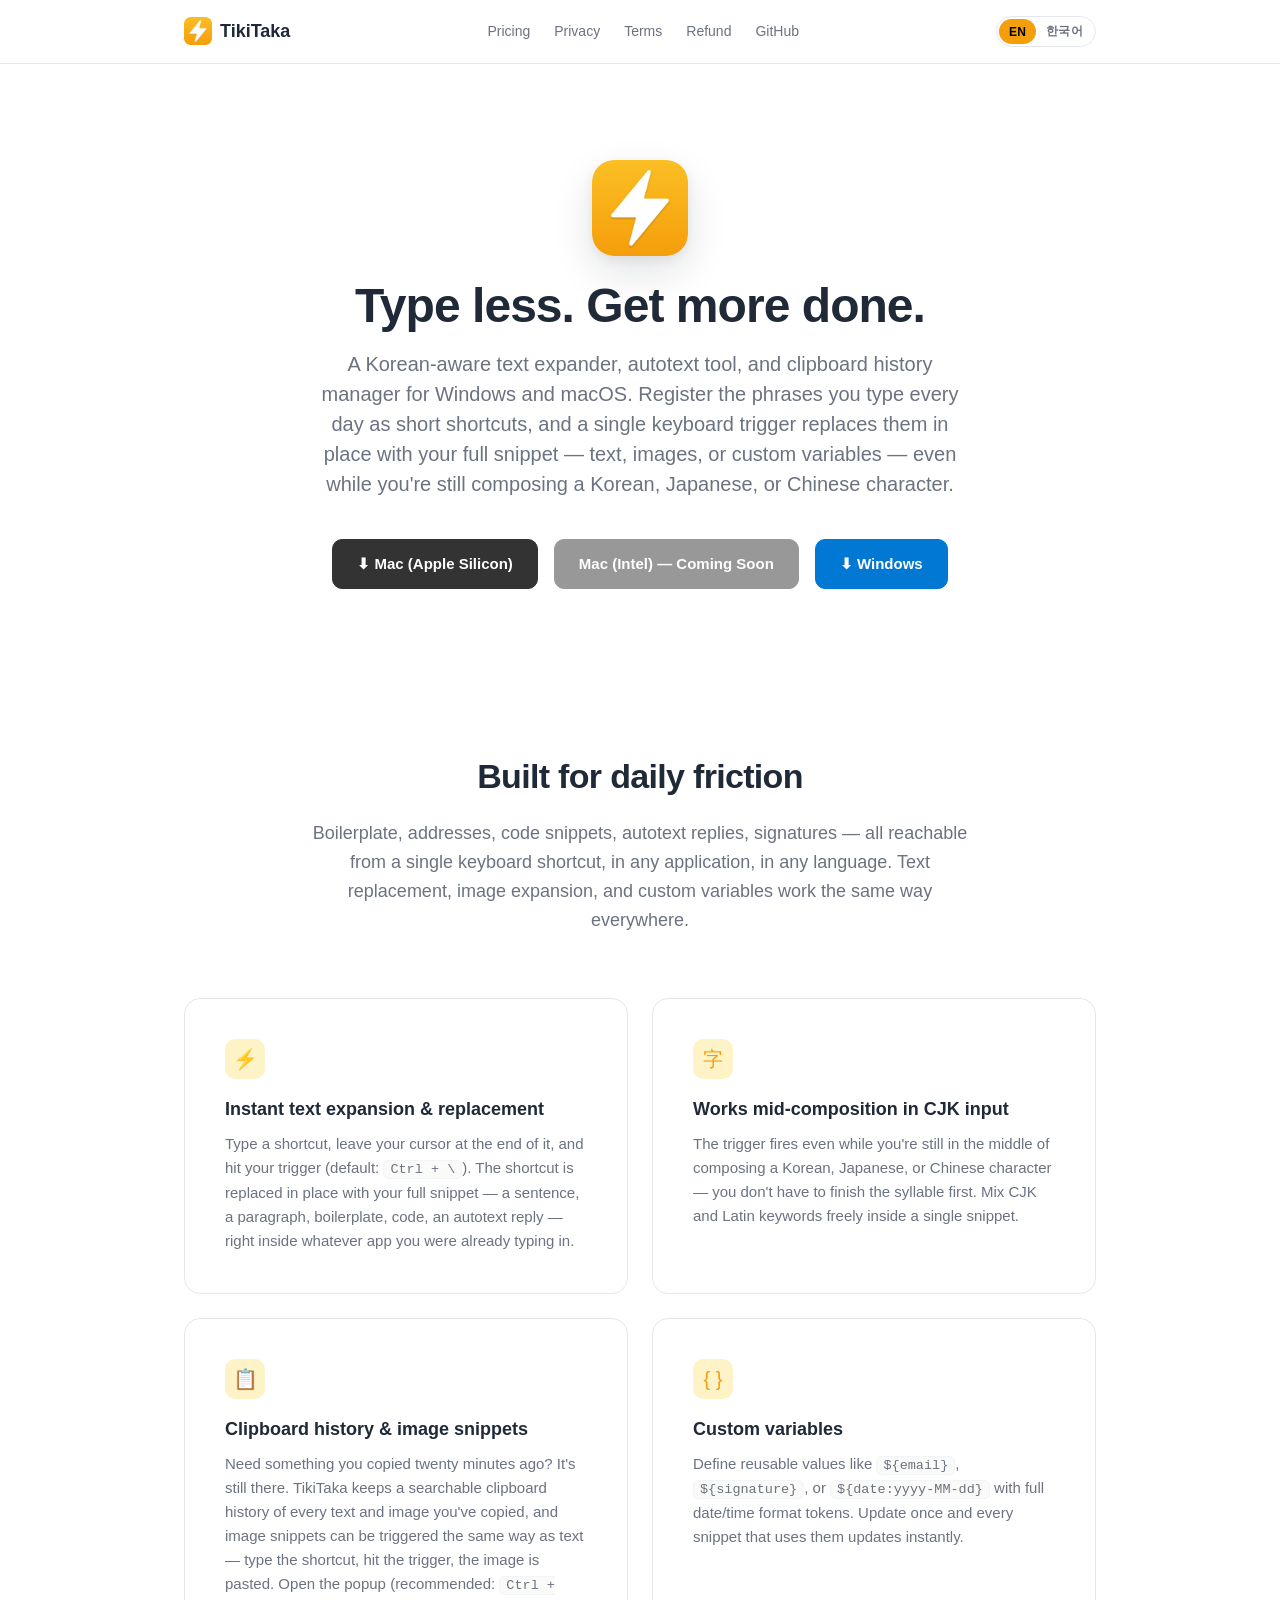
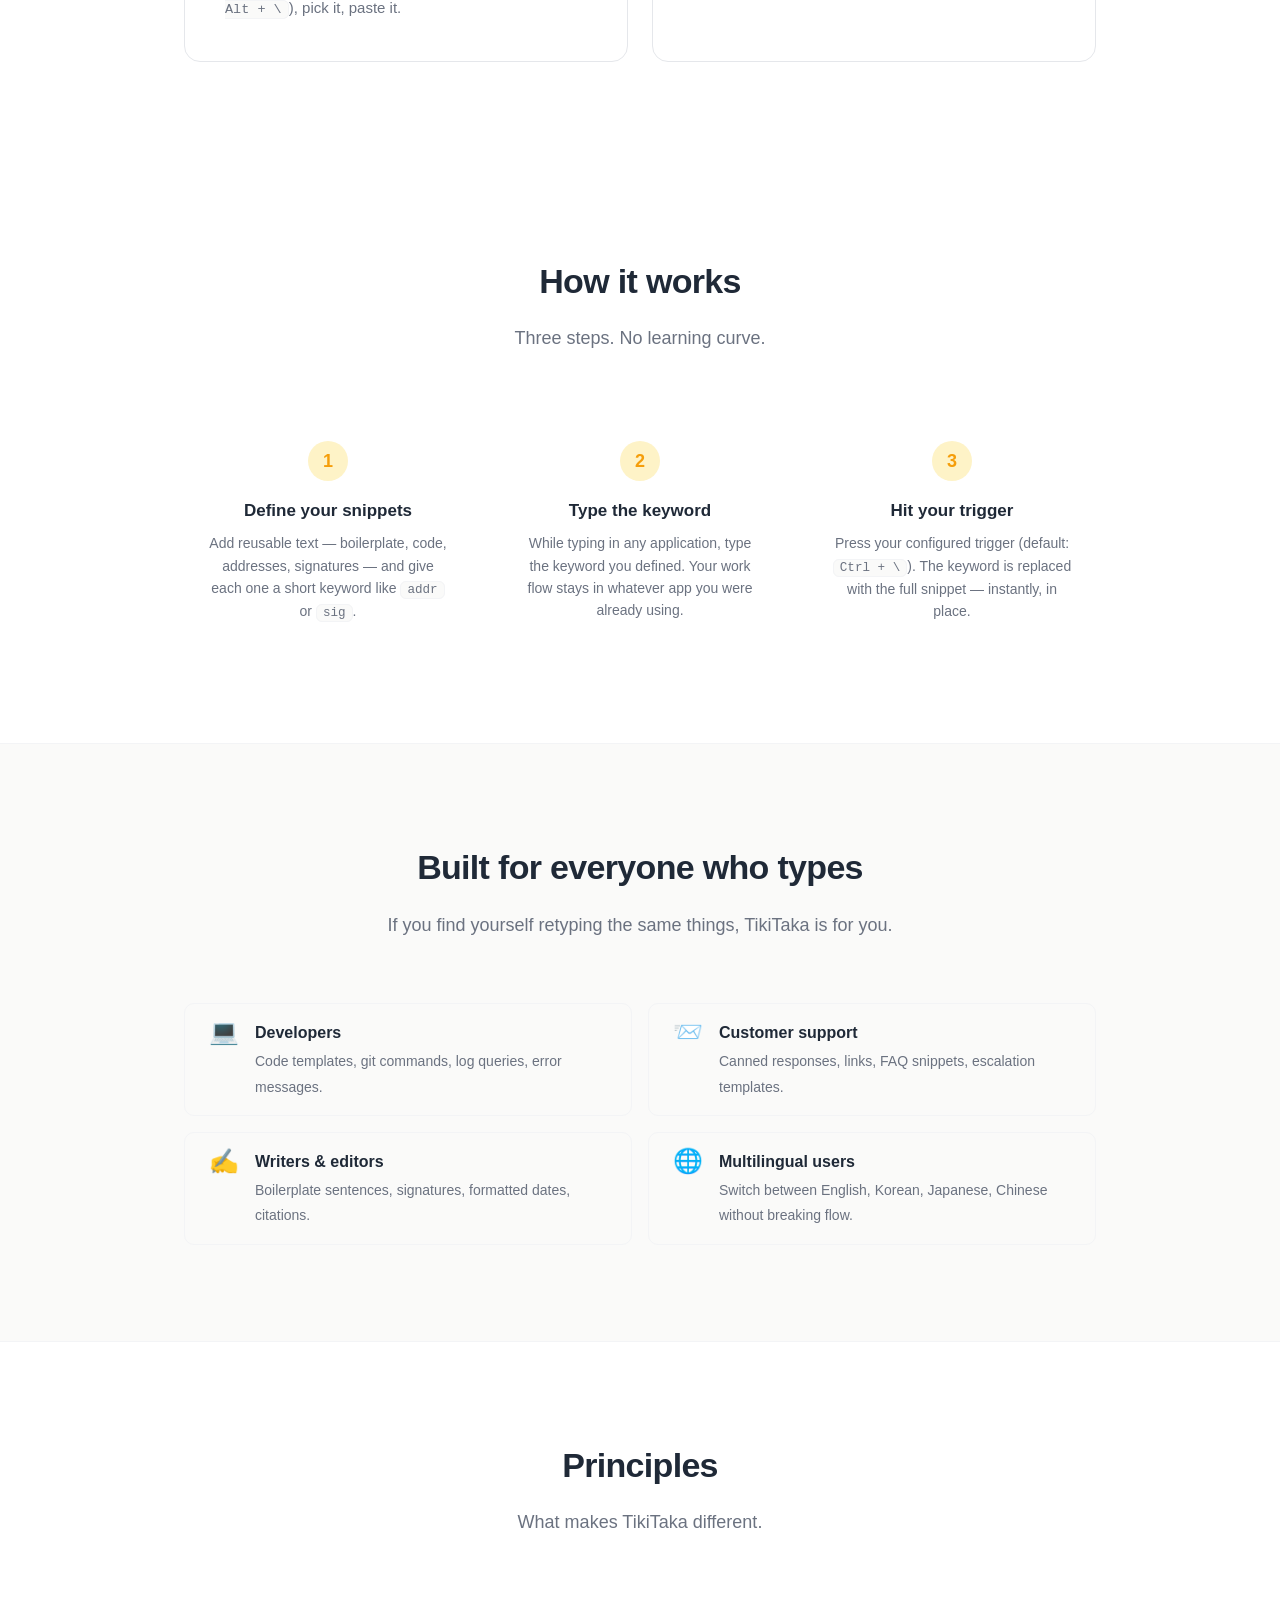
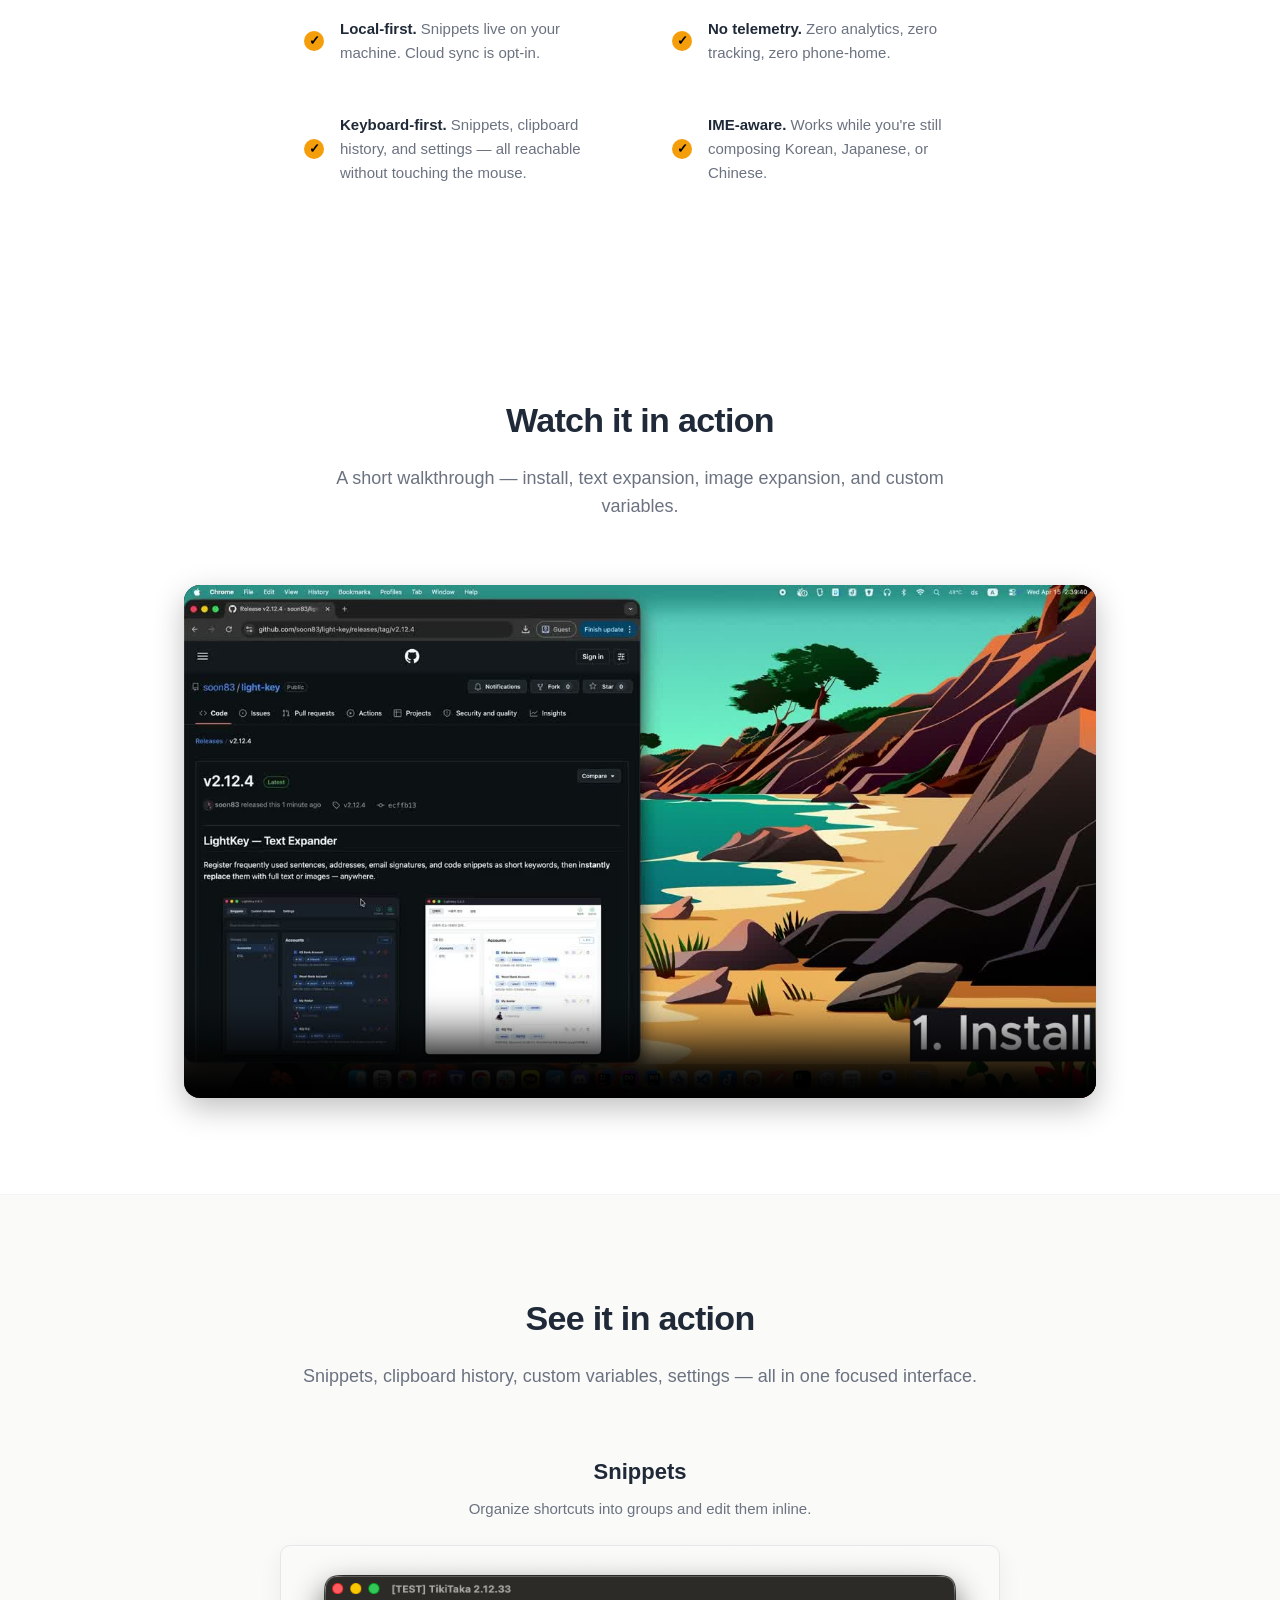
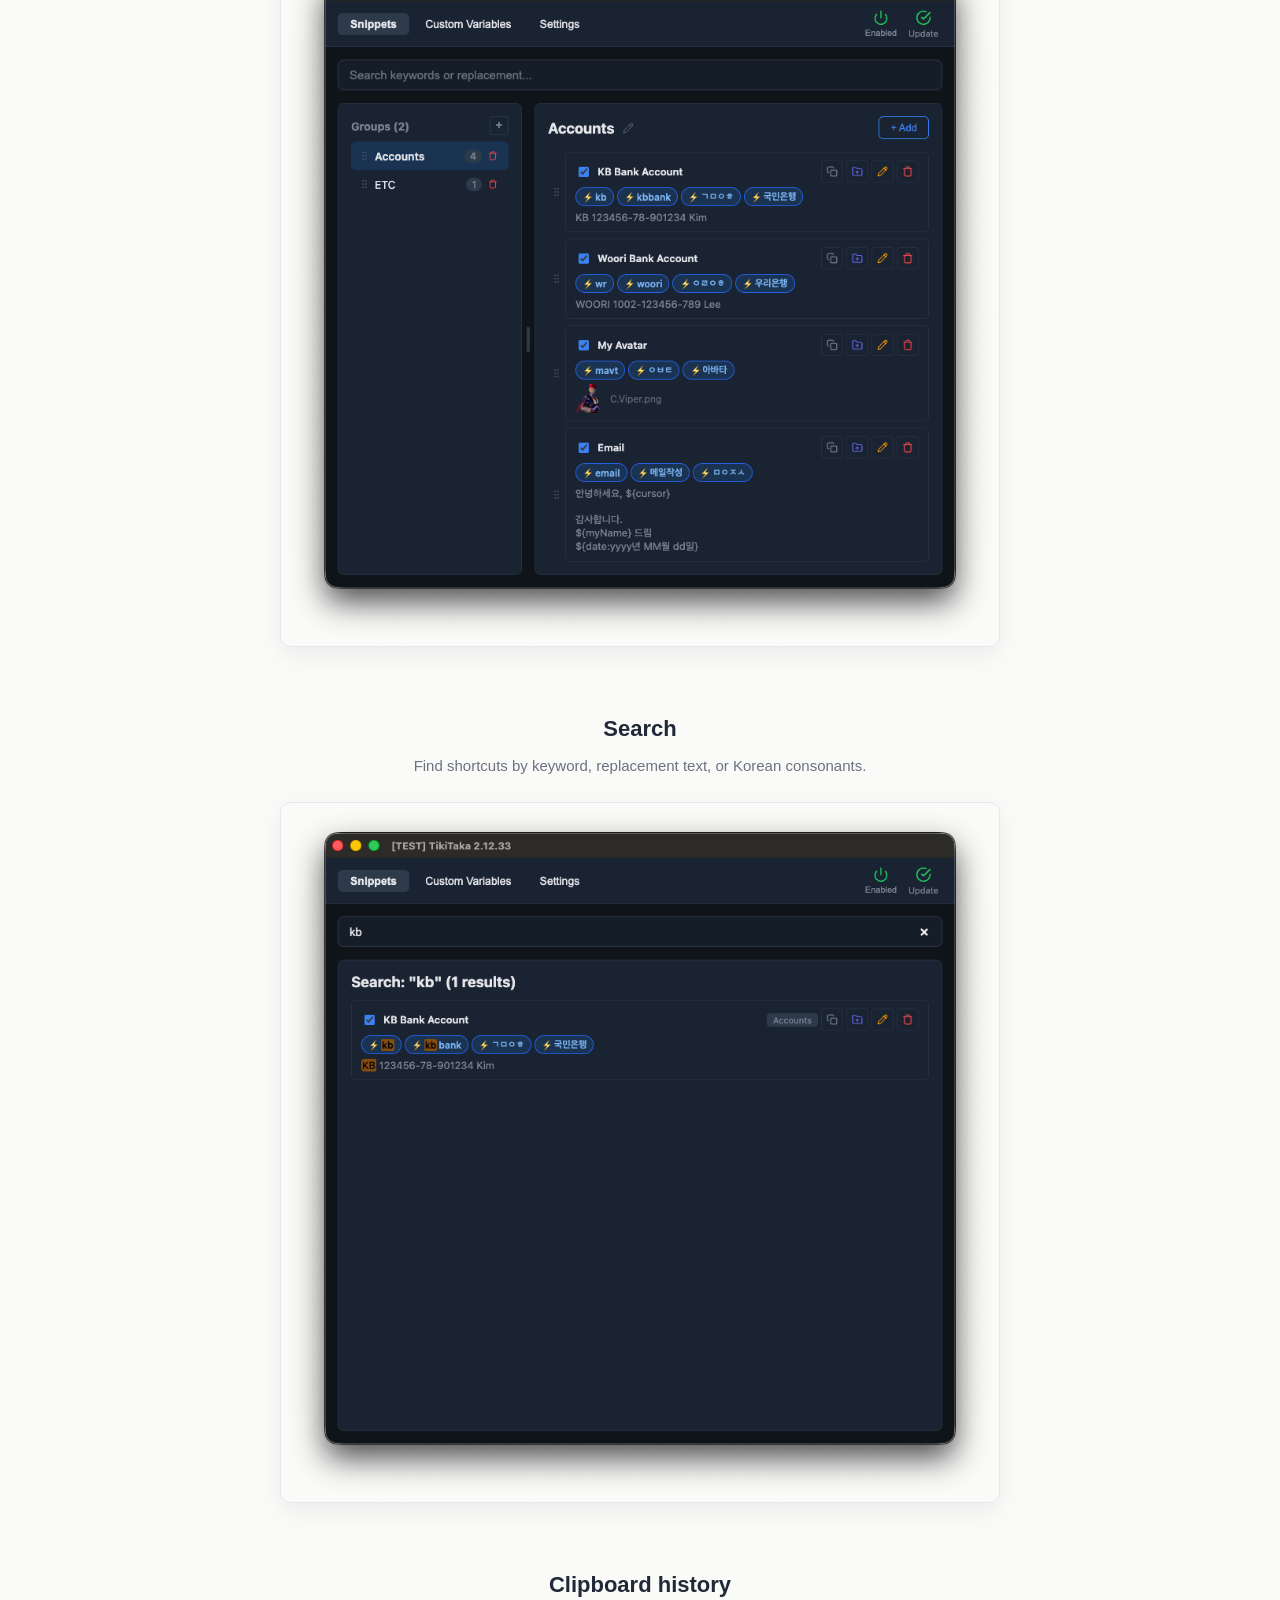
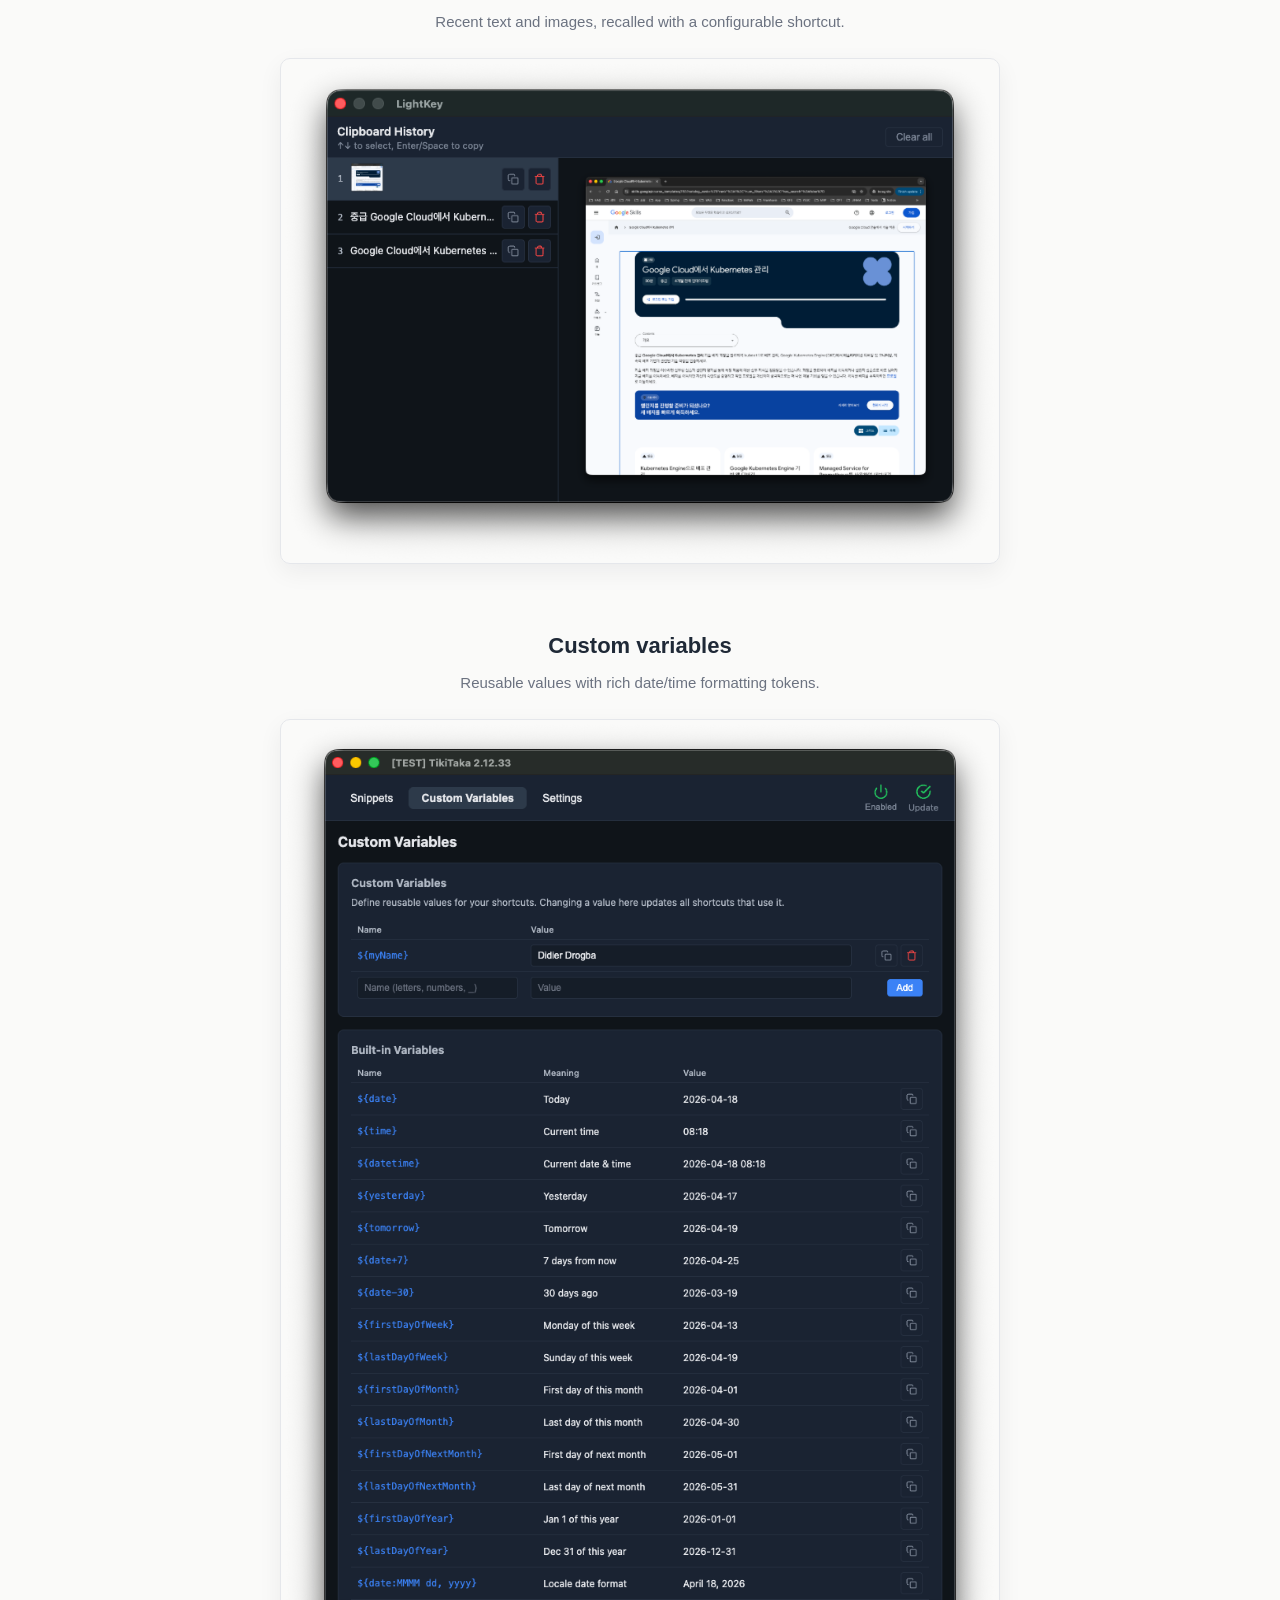
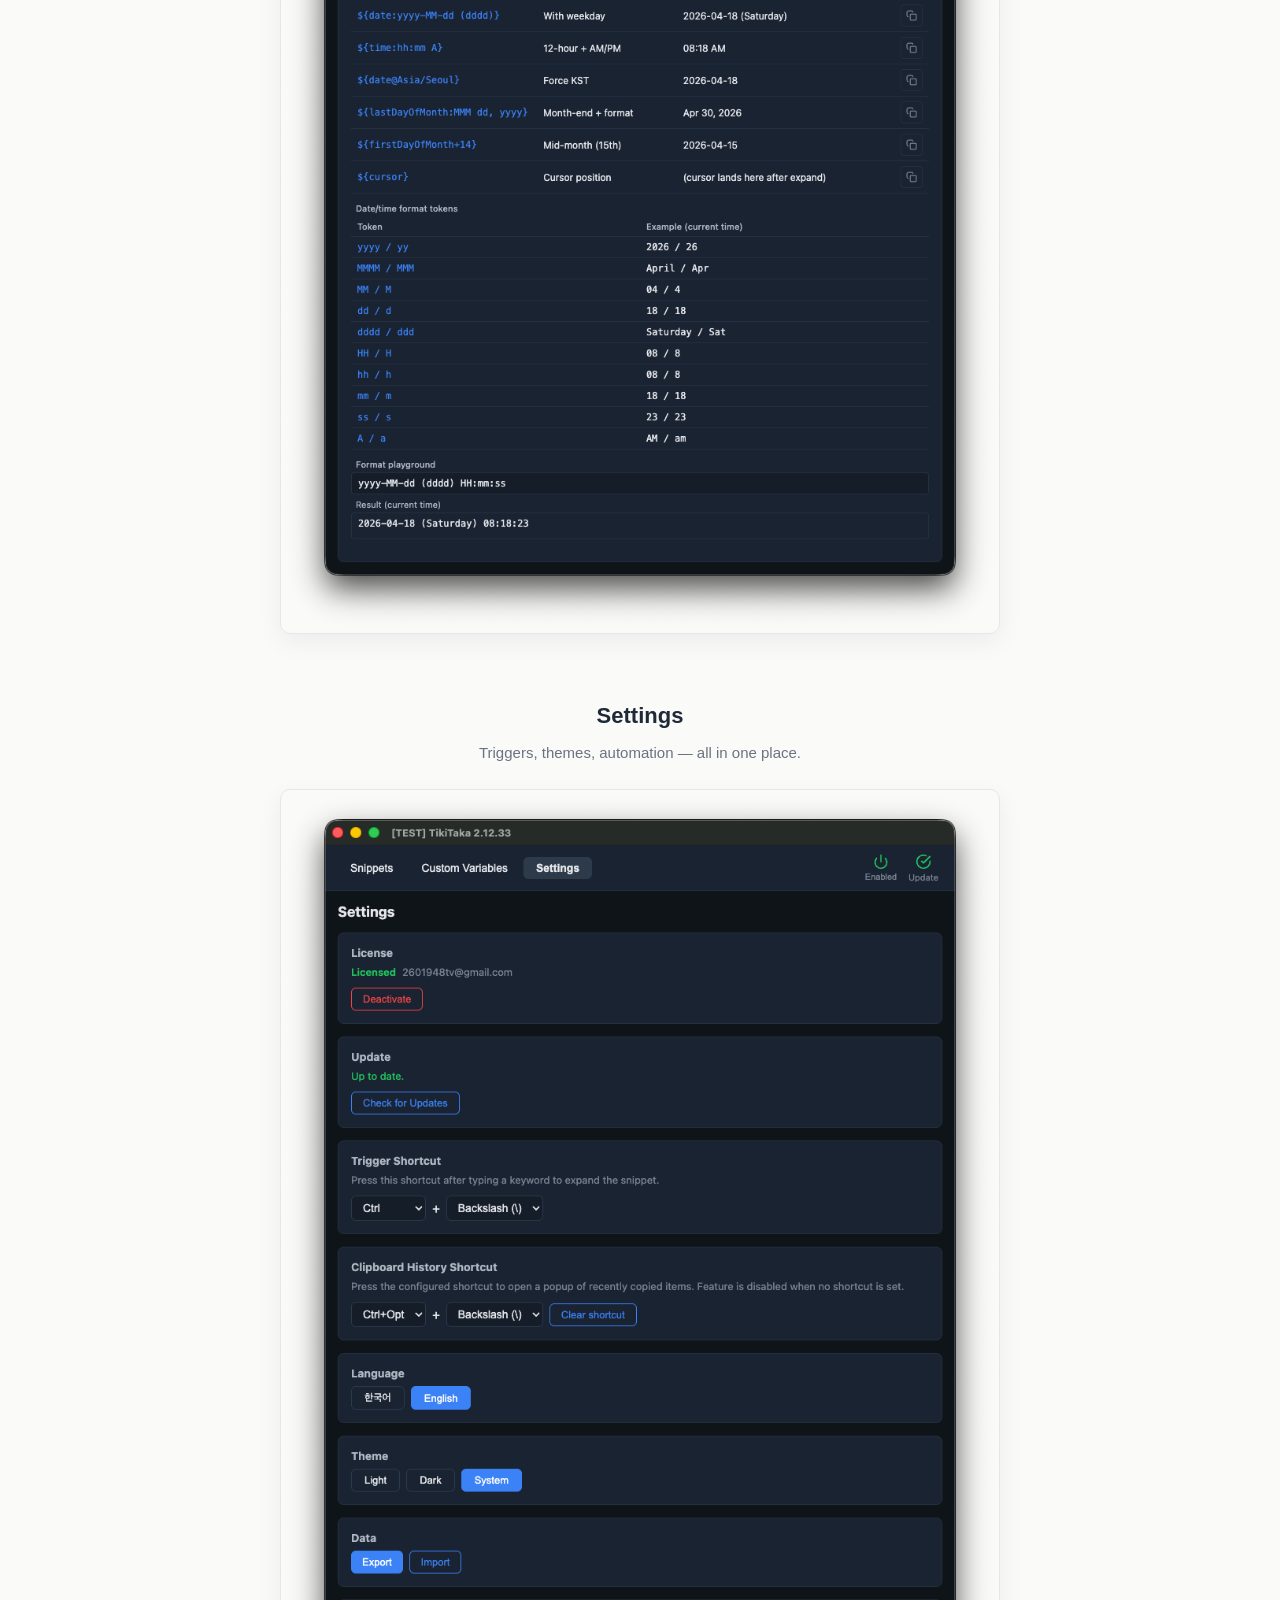
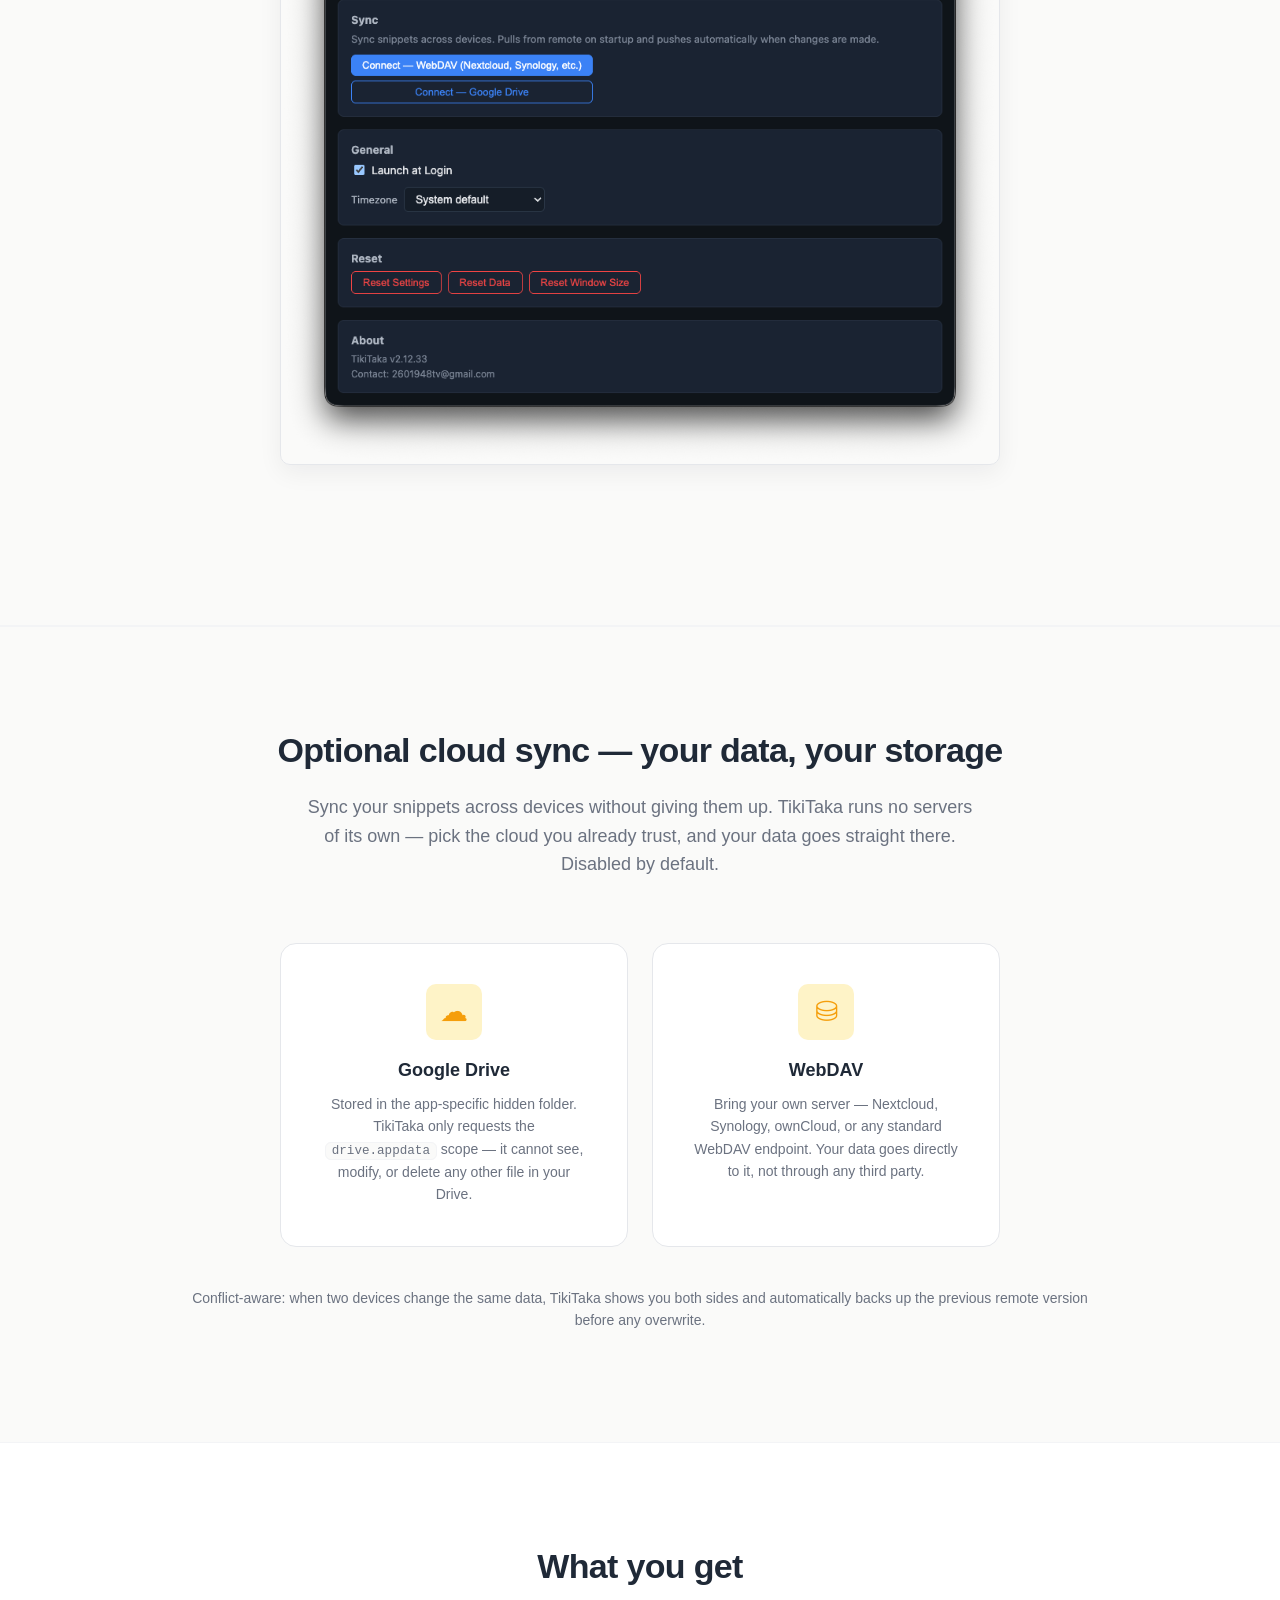
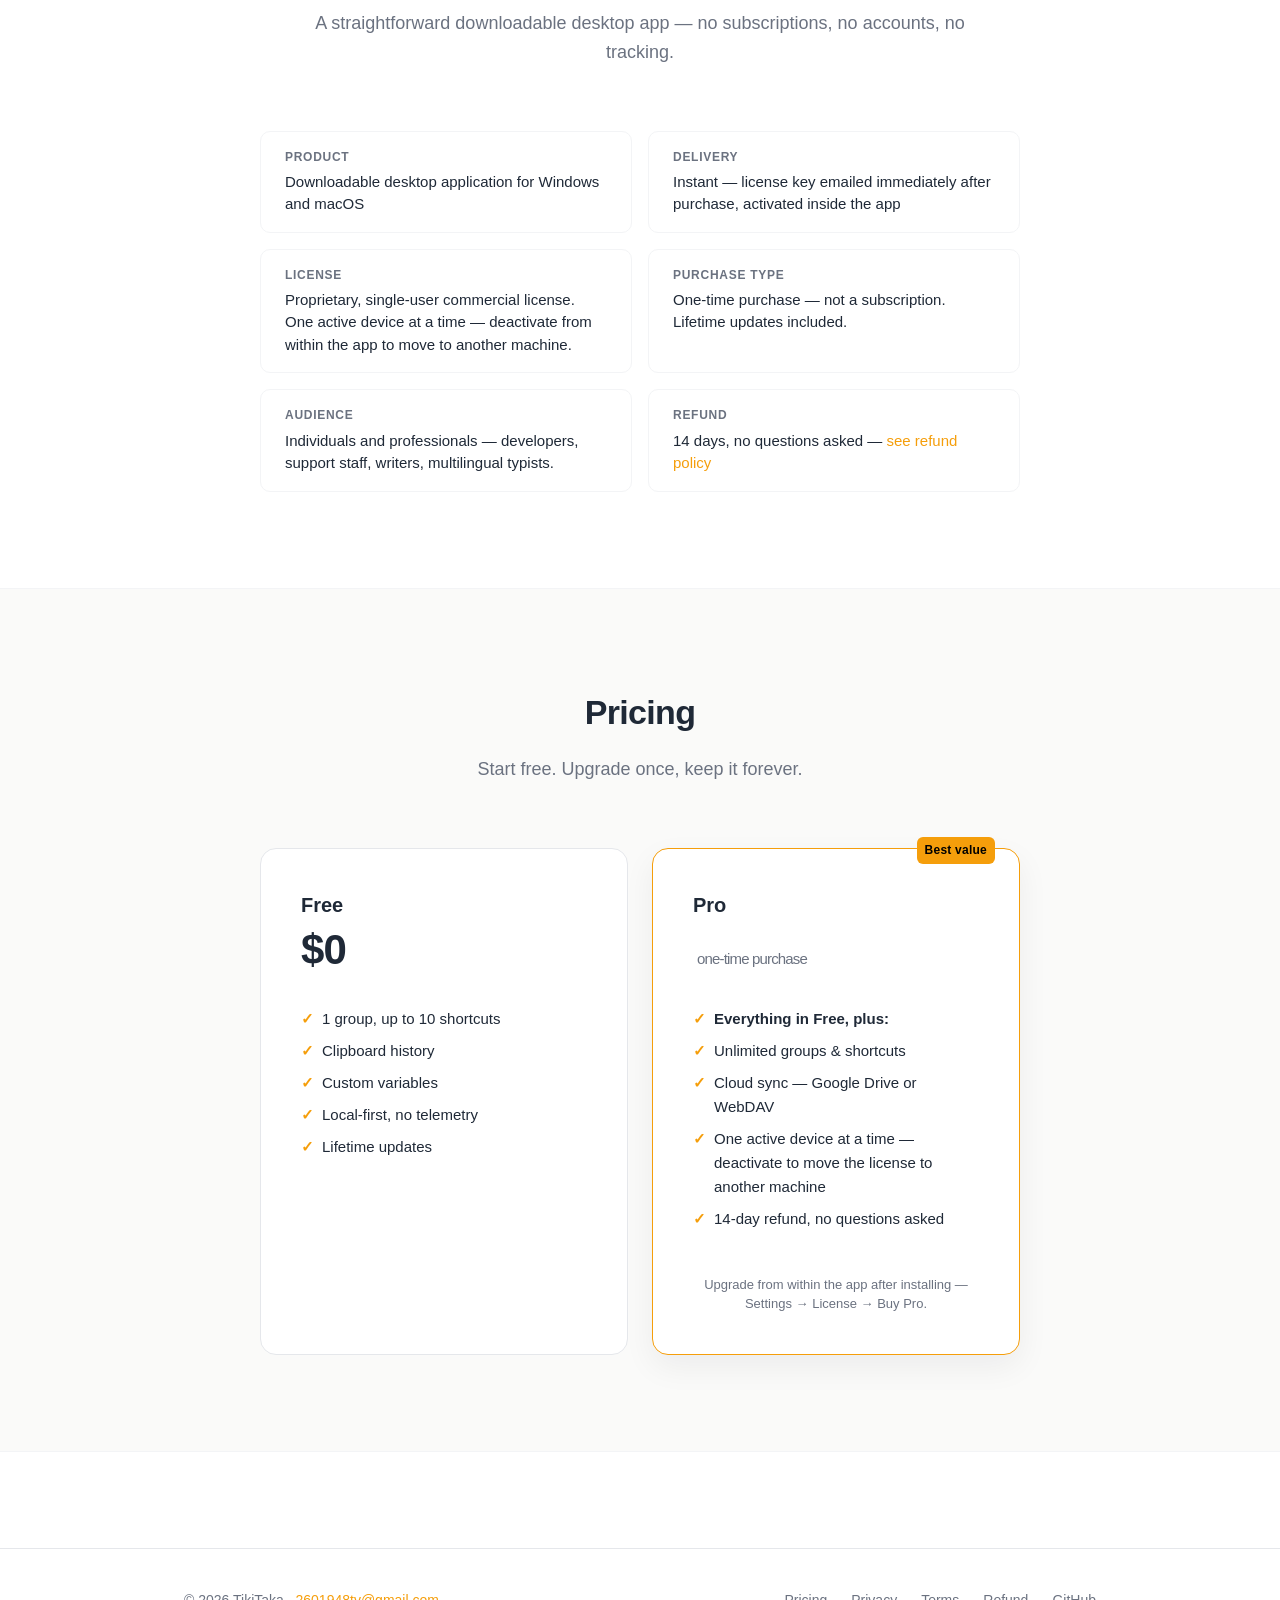
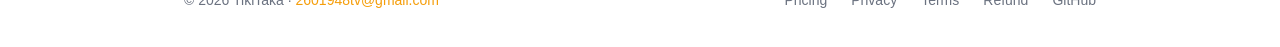
==== commit 233c8e54: "Add mobile nav drawer (right-side slide-out) - Hamburger button appears at <=680px, shown beside lan" ====
--- a/index.html
+++ b/index.html
@@ -135,19 +135,25 @@
       <img src="assets/logo-256.png" alt="TikiTaka">
       <span>TikiTaka</span>
     </a>
-    <nav class="nav-links">
+    <nav class="nav-links" id="nav-menu">
       <a href="#pricing">Pricing</a>
       <a href="privacy.html">Privacy</a>
       <a href="terms.html">Terms</a>
       <a href="terms.html#refund-policy">Refund</a>
       <a href="https://github.com/soon83/tikitaka">GitHub</a>
+    </nav>
+    <div class="header-right">
       <div class="lang-toggle" role="group" aria-label="Language">
         <button type="button" data-set-lang="en" aria-pressed="true">EN</button>
         <button type="button" data-set-lang="ko" aria-pressed="false">한국어</button>
       </div>
-    </nav>
+      <button type="button" class="nav-toggle" aria-label="메뉴 열기" aria-controls="nav-menu" aria-expanded="false">
+        <span></span><span></span><span></span>
+      </button>
+    </div>
   </div>
 </header>
+<div class="nav-backdrop" aria-hidden="true"></div>
 
 <main id="top">
 
@@ -856,6 +862,7 @@
 </footer>
 
 <script src="assets/lang.js"></script>
+<script src="assets/nav.js"></script>
 <script>
 (function () {
   var API = 'https://api.github.com/repos/soon83/tikitaka/releases/latest';
--- a/assets/style.css
+++ b/assets/style.css
@@ -94,7 +94,8 @@
 .site-header {
   position: sticky;
   top: 0;
-  z-index: 10;
+  /* 드로어(z-index 20) / 백드롭(15) 위에 있어야 햄버거 X 버튼이 항상 조작 가능 */
+  z-index: 30;
   background: rgba(255, 255, 255, 0.85);
   backdrop-filter: saturate(180%) blur(12px);
   -webkit-backdrop-filter: saturate(180%) blur(12px);
@@ -146,6 +147,71 @@
 
 .nav-links a:hover {
   color: var(--color-accent);
+}
+
+/* ── Header right cluster (lang toggle + hamburger) ─────────── */
+
+.header-right {
+  display: flex;
+  align-items: center;
+  gap: var(--space-md);
+}
+
+/* ── Hamburger button (모바일에서만 보임) ──────────────────── */
+
+.nav-toggle {
+  display: none;
+  position: relative;
+  appearance: none;
+  background: transparent;
+  border: 0;
+  width: 40px;
+  height: 40px;
+  padding: 0;
+  cursor: pointer;
+  flex-direction: column;
+  justify-content: center;
+  align-items: center;
+  gap: 5px;
+  border-radius: var(--radius-md);
+  transition: background 0.15s ease;
+  font-family: inherit;
+}
+
+.nav-toggle:hover {
+  background: var(--color-bg-soft);
+}
+
+.nav-toggle span {
+  display: block;
+  width: 20px;
+  height: 2px;
+  background: var(--color-text);
+  border-radius: 2px;
+  transform-origin: center;
+  transition: transform 0.25s ease, opacity 0.2s ease;
+}
+
+/* 열린 상태에서 가운데 막대는 사라지고 위/아래가 X 로 회전 */
+body.nav-open .nav-toggle span:nth-child(1) { transform: translateY(7px) rotate(45deg); }
+body.nav-open .nav-toggle span:nth-child(2) { opacity: 0; }
+body.nav-open .nav-toggle span:nth-child(3) { transform: translateY(-7px) rotate(-45deg); }
+
+/* ── Nav drawer backdrop ────────────────────────────────────── */
+
+.nav-backdrop {
+  position: fixed;
+  inset: 0;
+  background: rgba(0, 0, 0, 0.45);
+  opacity: 0;
+  pointer-events: none;
+  transition: opacity 0.25s ease;
+  z-index: 15;
+}
+
+body.nav-open .nav-backdrop {
+  opacity: 1;
+  pointer-events: auto;
 }
 
 /* ── Language toggle ─────────────────────────────────────────── */
@@ -876,8 +942,51 @@
   .sync-providers { grid-template-columns: 1fr; }
   .pricing-grid { grid-template-columns: 1fr; }
   .product-details { grid-template-columns: 1fr; }
-  .nav-links { gap: var(--space-md); font-size: 13px; }
   .legal h1 { font-size: 28px; }
   .legal h2 { font-size: 22px; }
   section { padding-top: var(--space-2xl); padding-bottom: var(--space-2xl); }
-}
+
+  /* ── Mobile nav drawer ─────────────────────────────────────── */
+
+  .nav-toggle { display: inline-flex; }
+
+  .nav-links {
+    position: fixed;
+    top: 0;
+    right: 0;
+    bottom: 0;
+    width: min(280px, 78vw);
+    flex-direction: column;
+    align-items: stretch;
+    gap: 0;
+    /* 상단은 sticky 헤더(약 60px) 높이만큼 비워 링크가 헤더 뒤로 들어가지 않도록 */
+    padding: 76px var(--space-lg) var(--space-lg);
+    font-size: 16px;
+    background: var(--color-bg);
+    border-left: 1px solid var(--color-border);
+    box-shadow: -10px 0 30px var(--color-shadow-strong);
+    transform: translateX(100%);
+    transition: transform 0.3s ease;
+    z-index: 20;
+    overscroll-behavior: contain;
+  }
+
+  body.nav-open .nav-links {
+    transform: translateX(0);
+  }
+
+  .nav-links a {
+    padding: var(--space-md) 0;
+    border-bottom: 1px solid var(--color-border-soft);
+    color: var(--color-text);
+    font-weight: 500;
+    font-size: 15px;
+  }
+
+  .nav-links a:last-child {
+    border-bottom: 0;
+  }
+
+  /* 드로어 열린 동안 body 스크롤 잠금 */
+  body.nav-open { overflow: hidden; }
+}
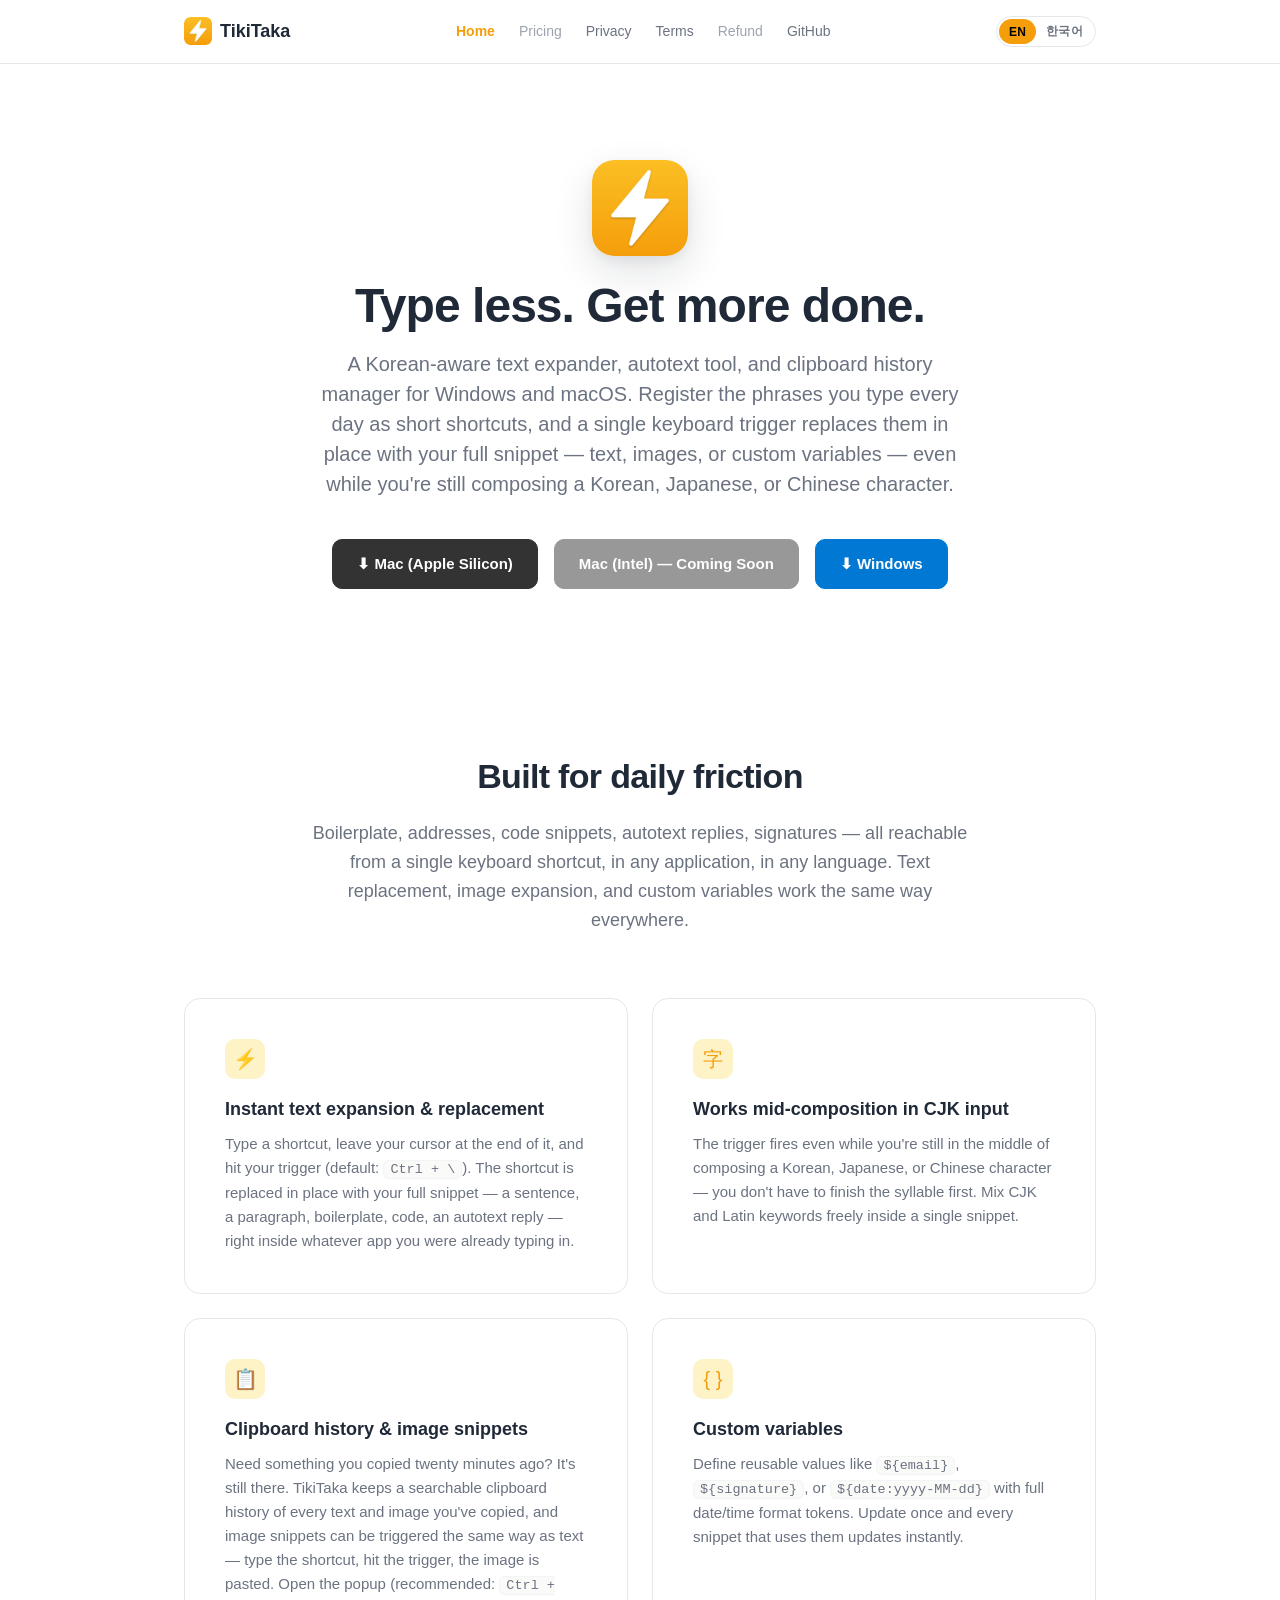
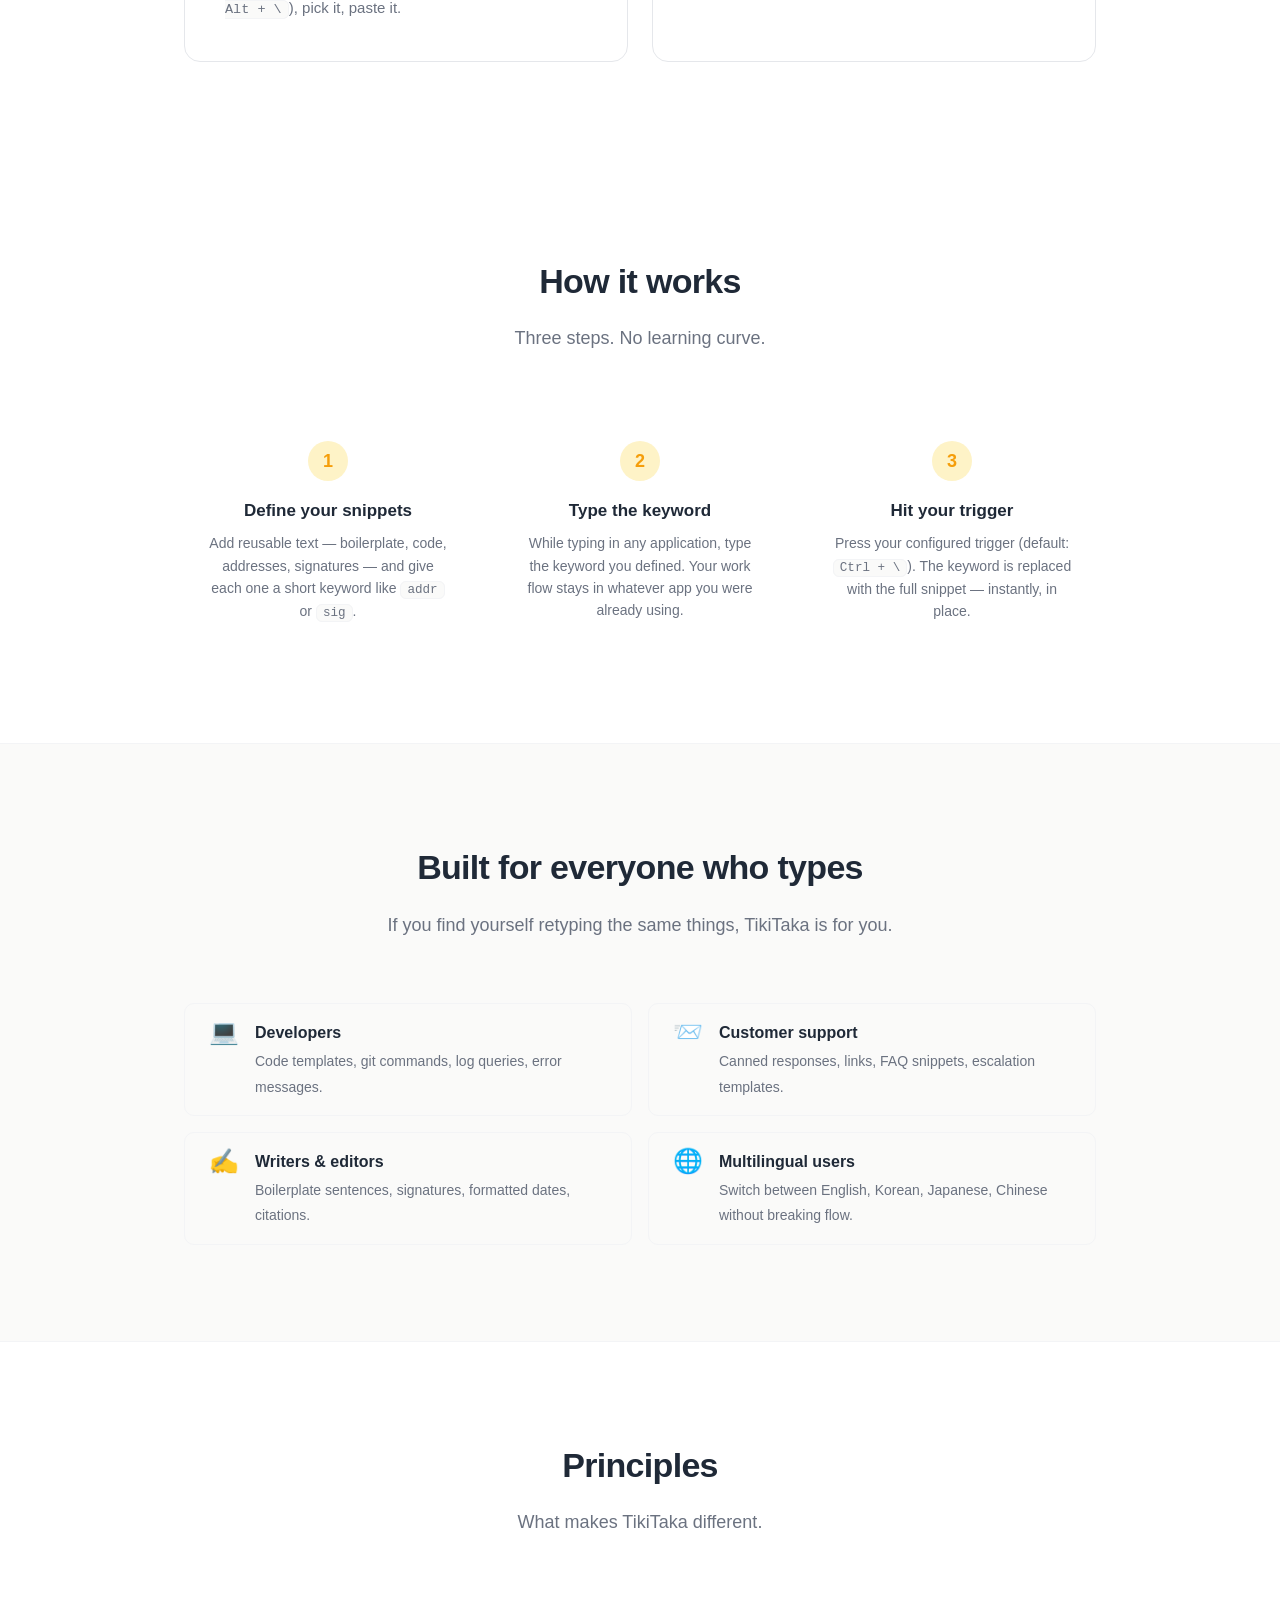
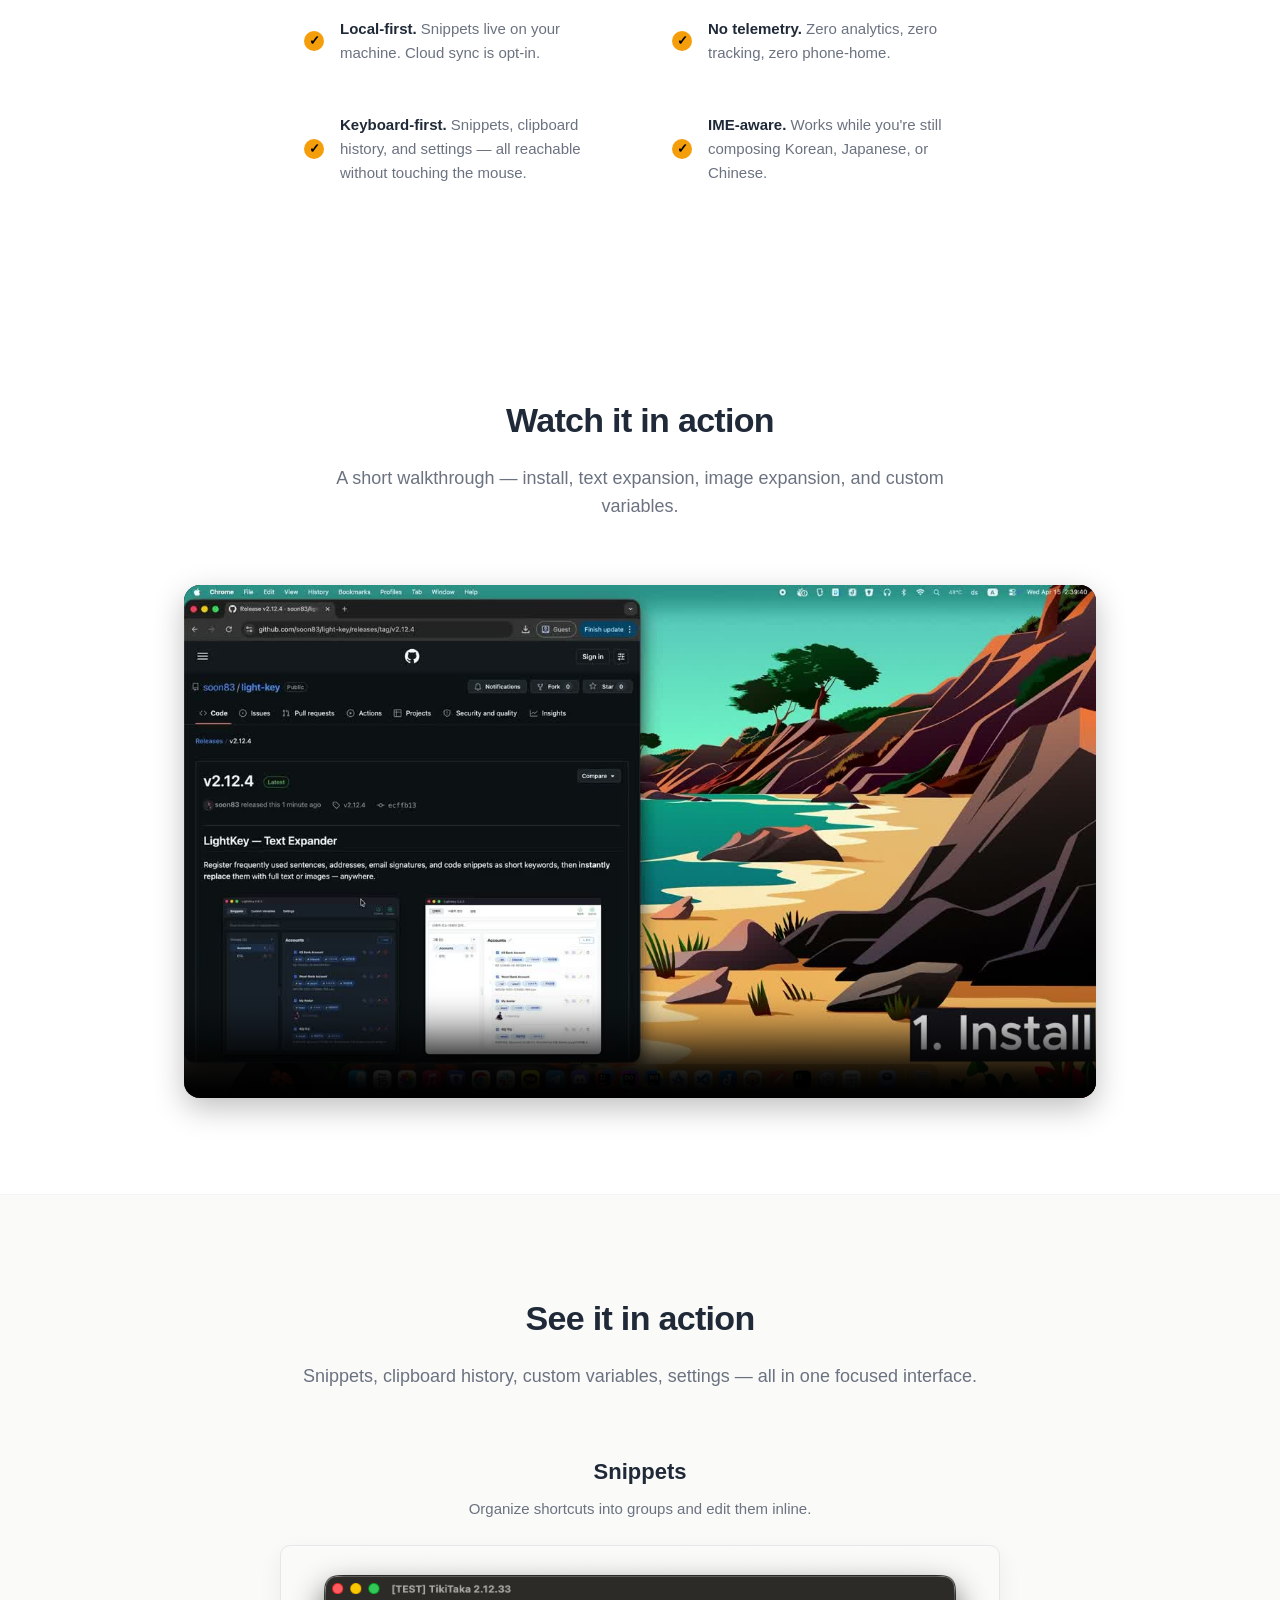
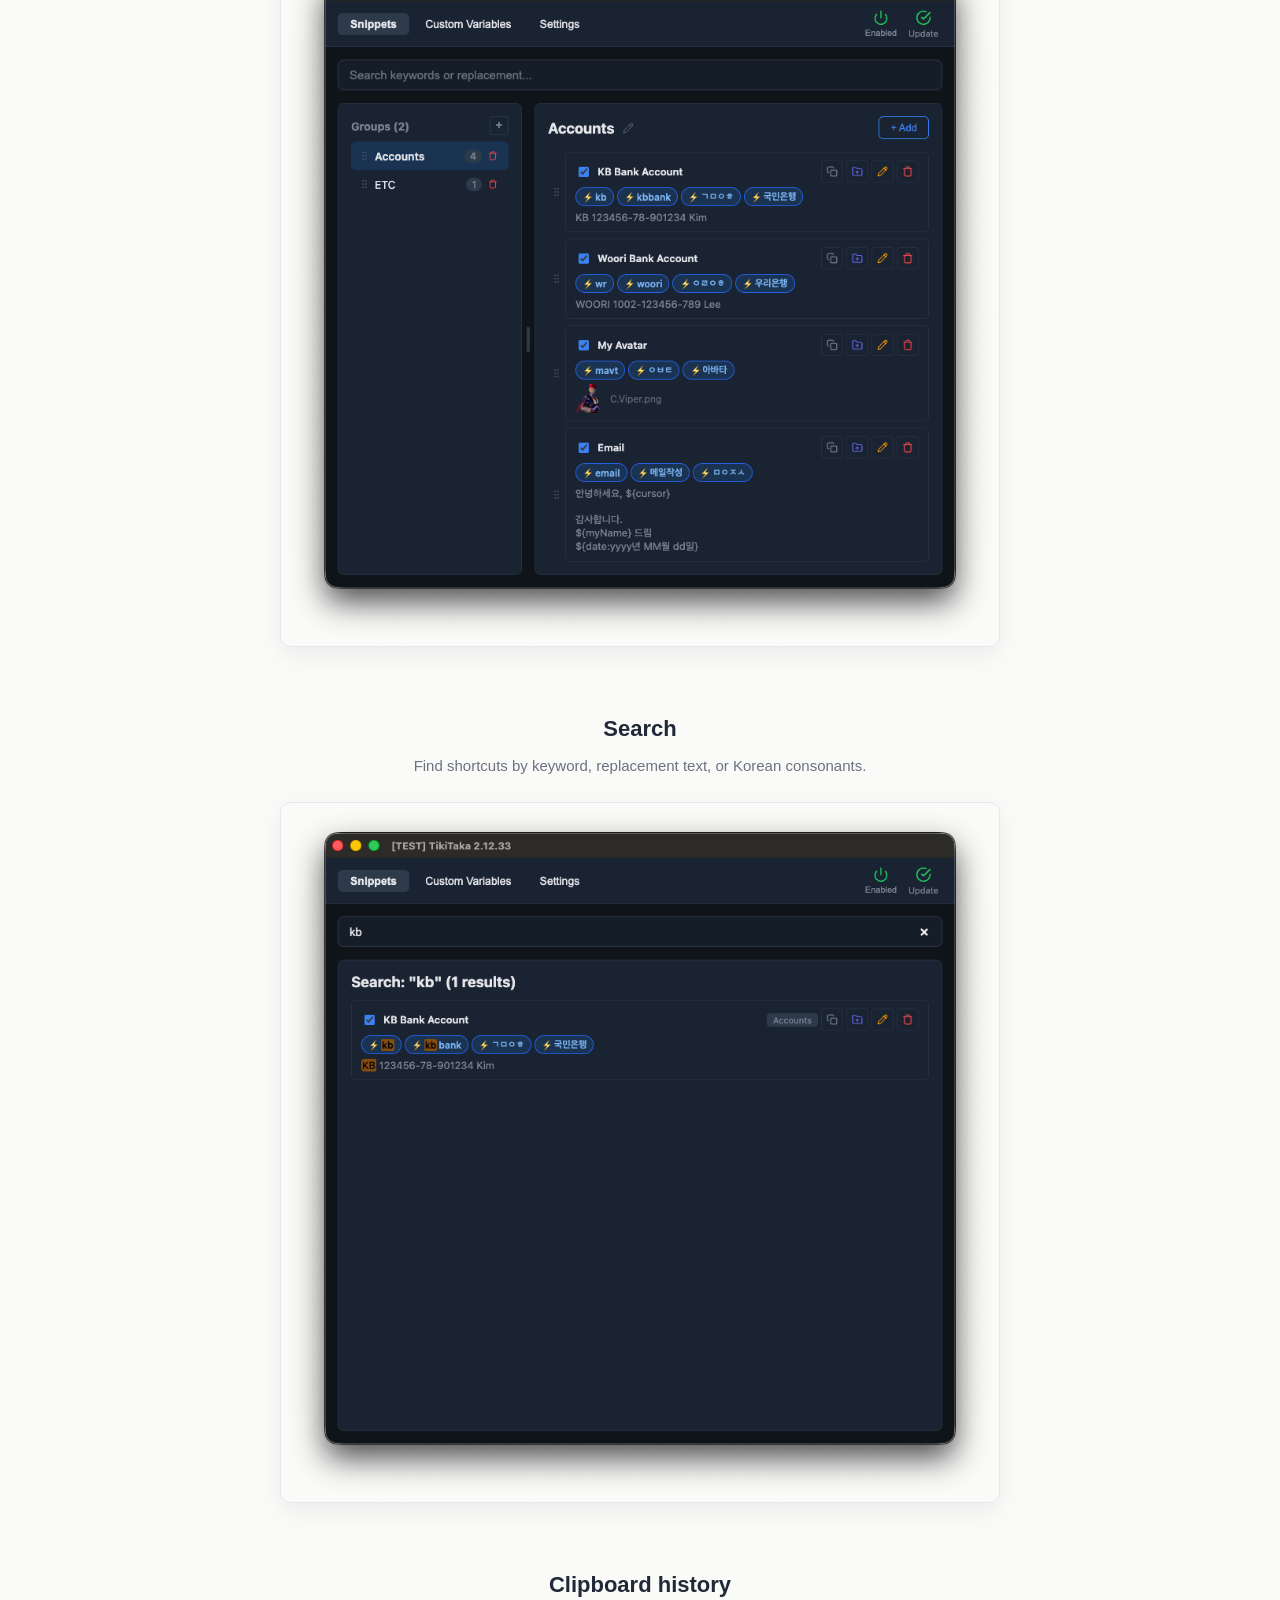
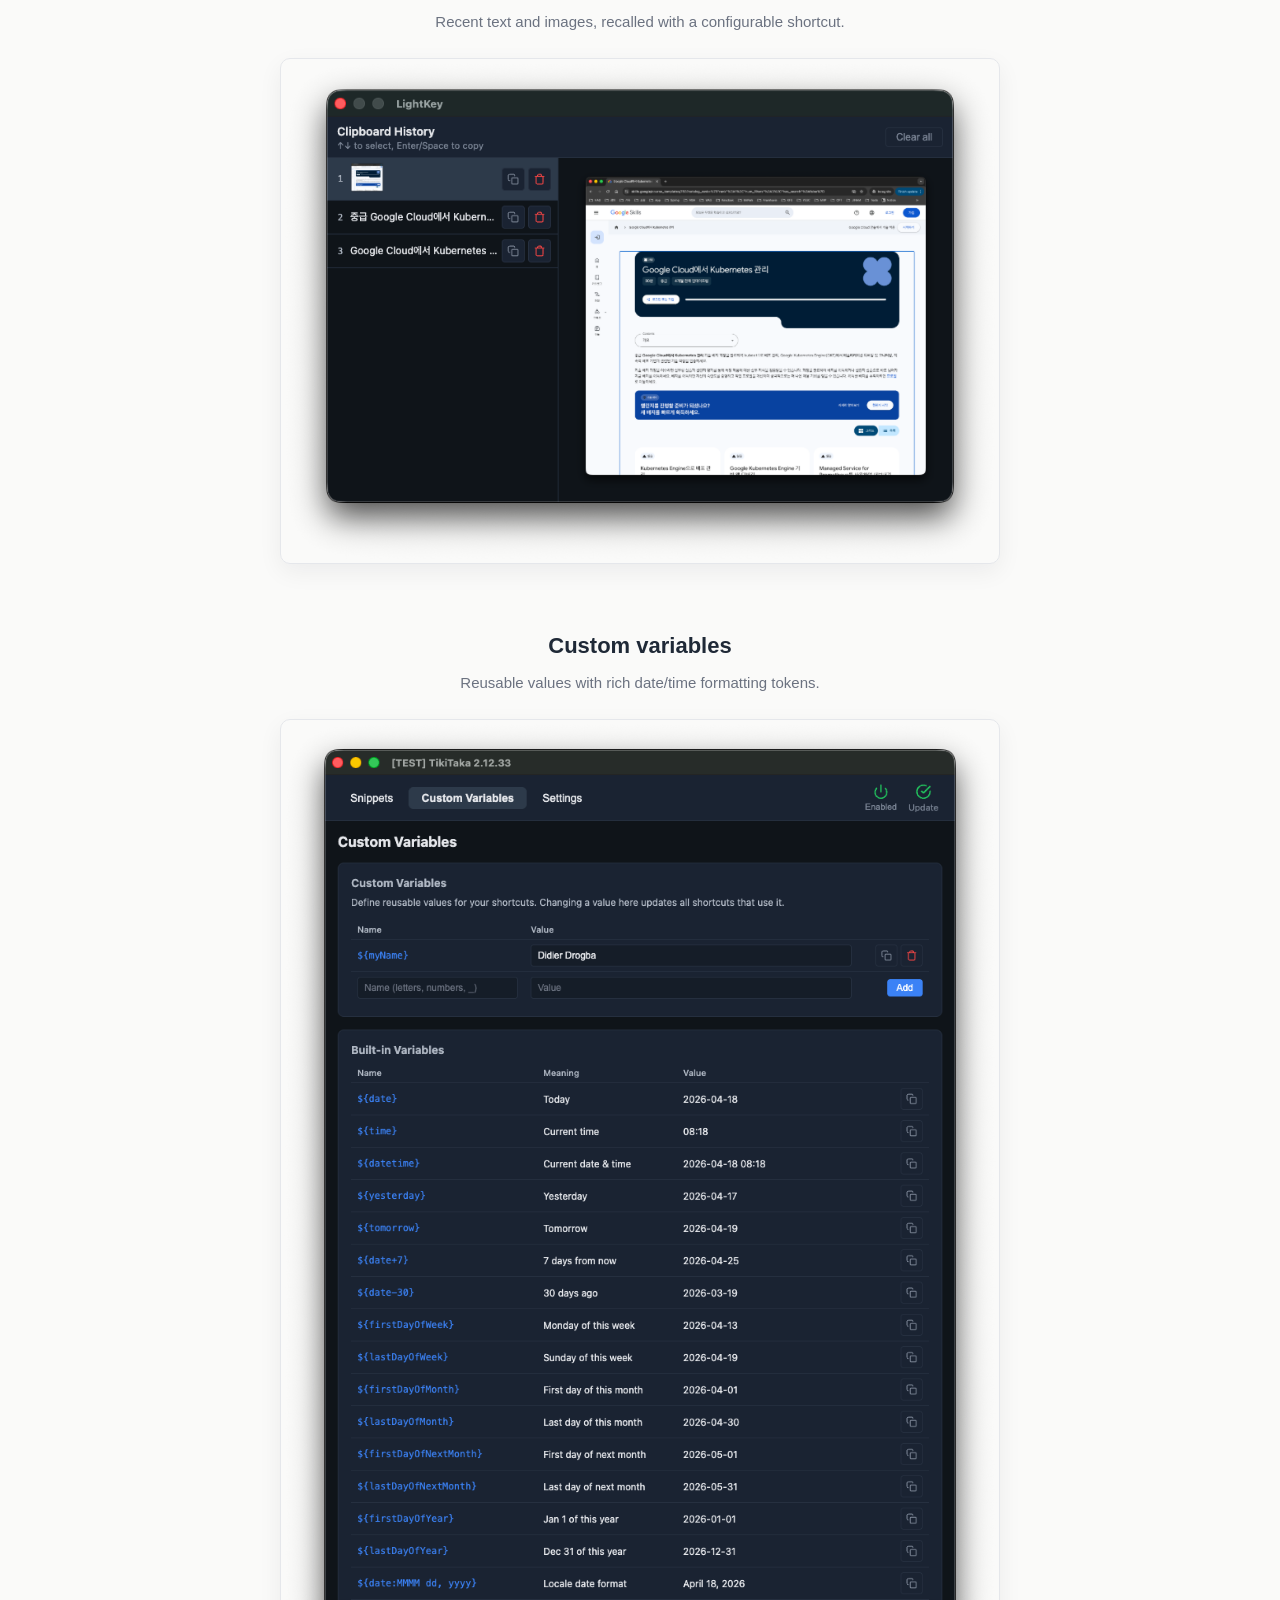
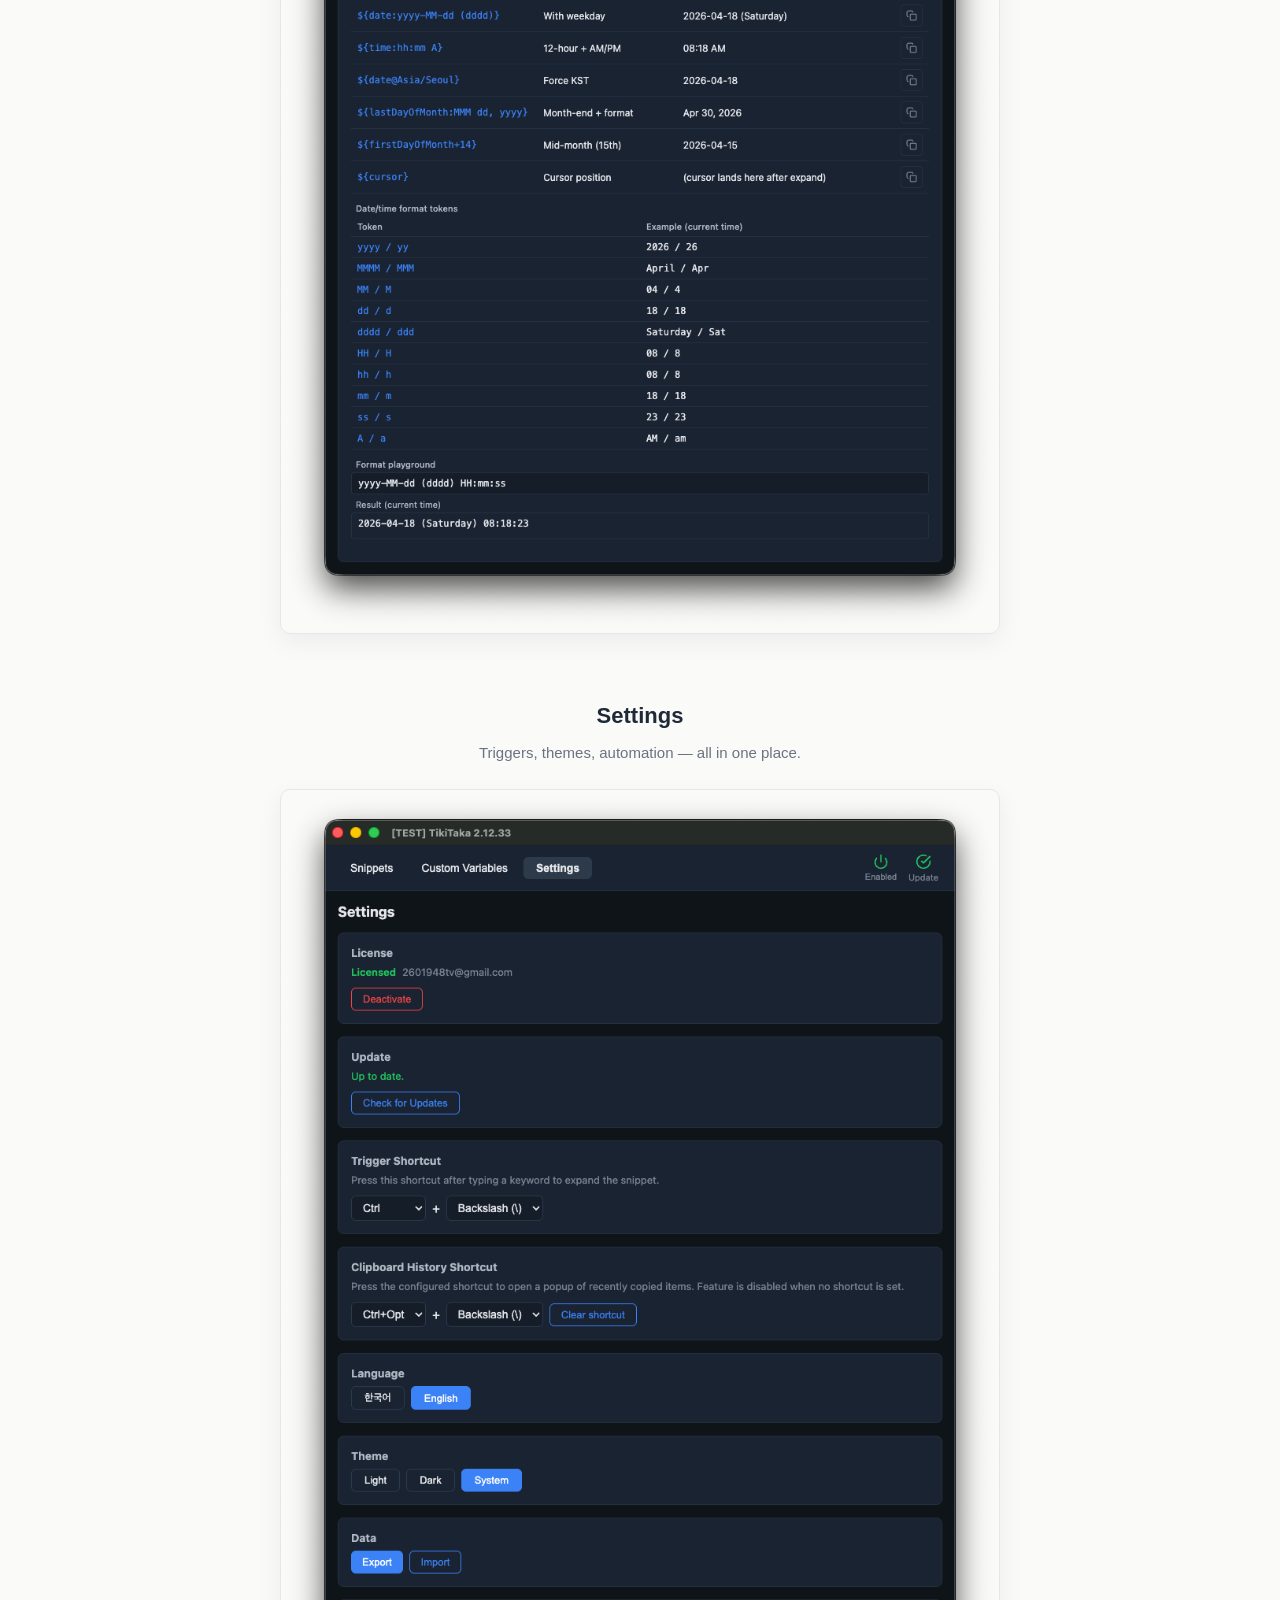
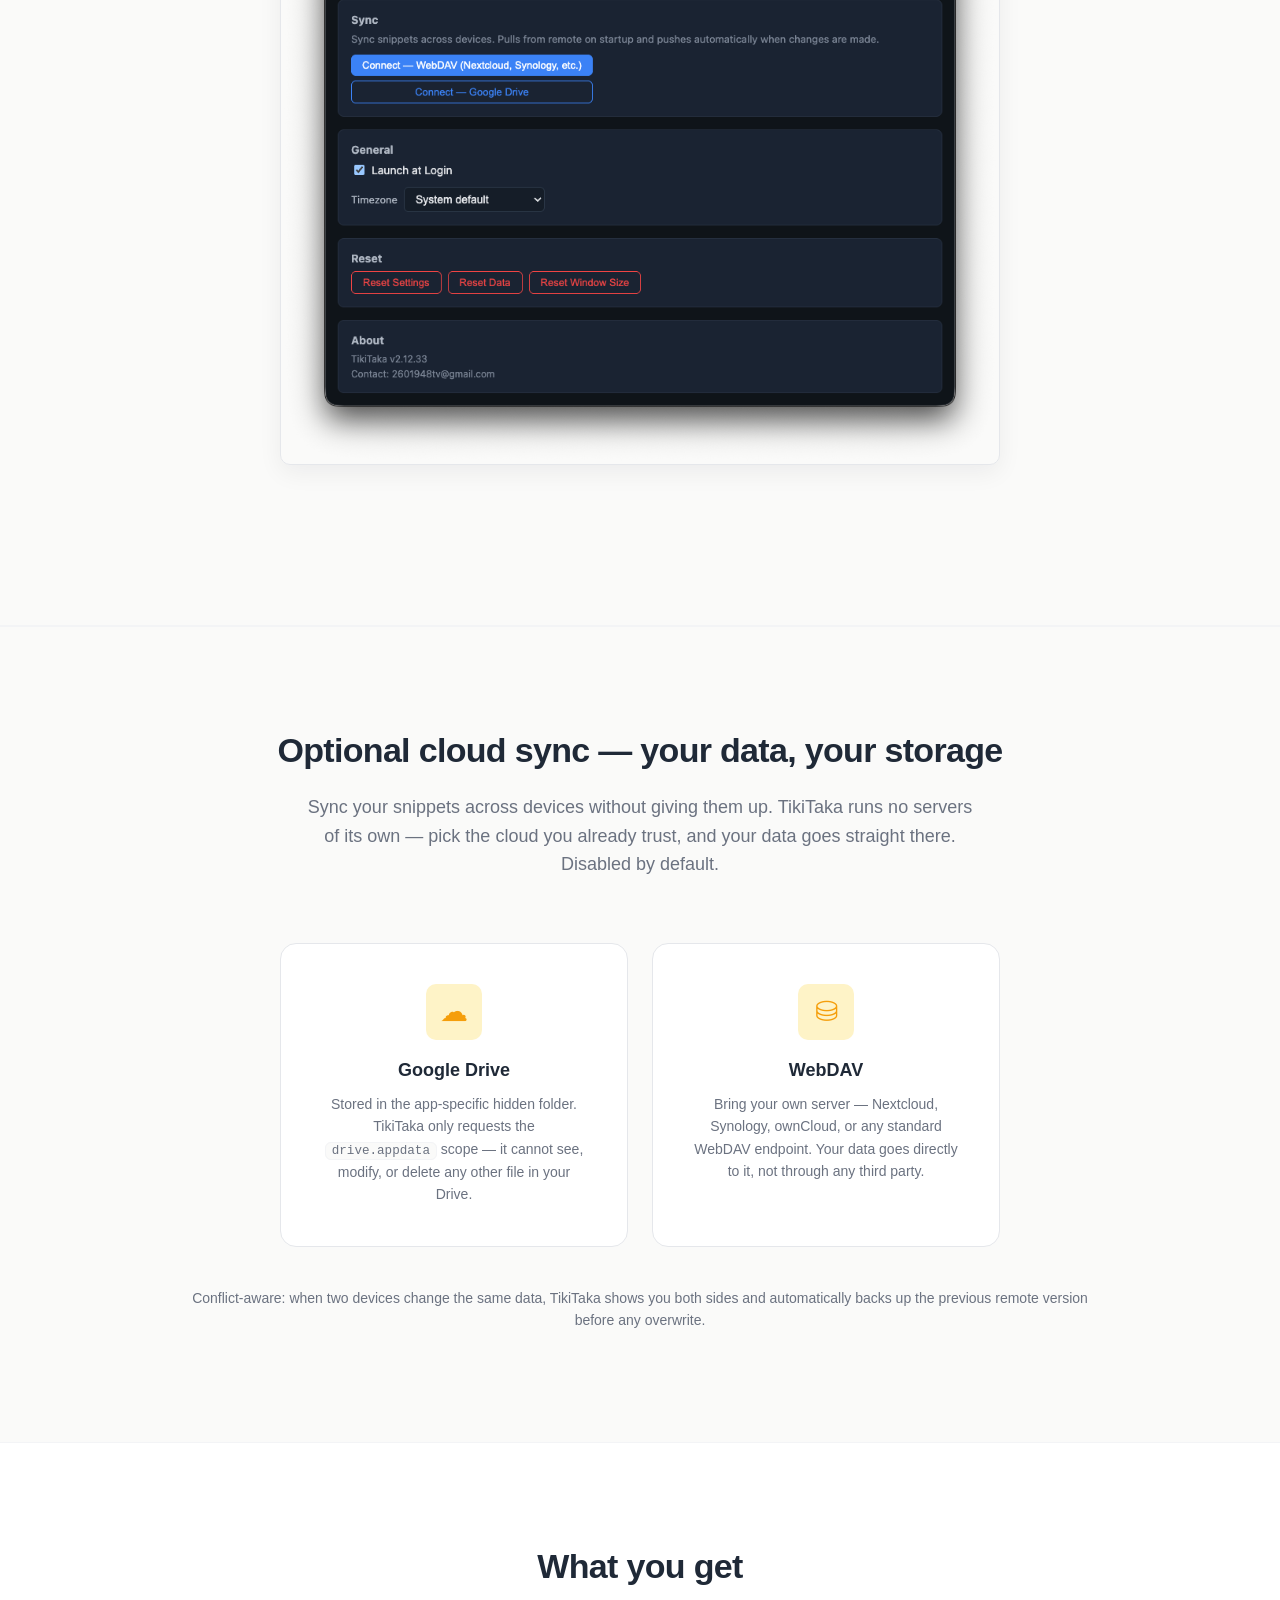
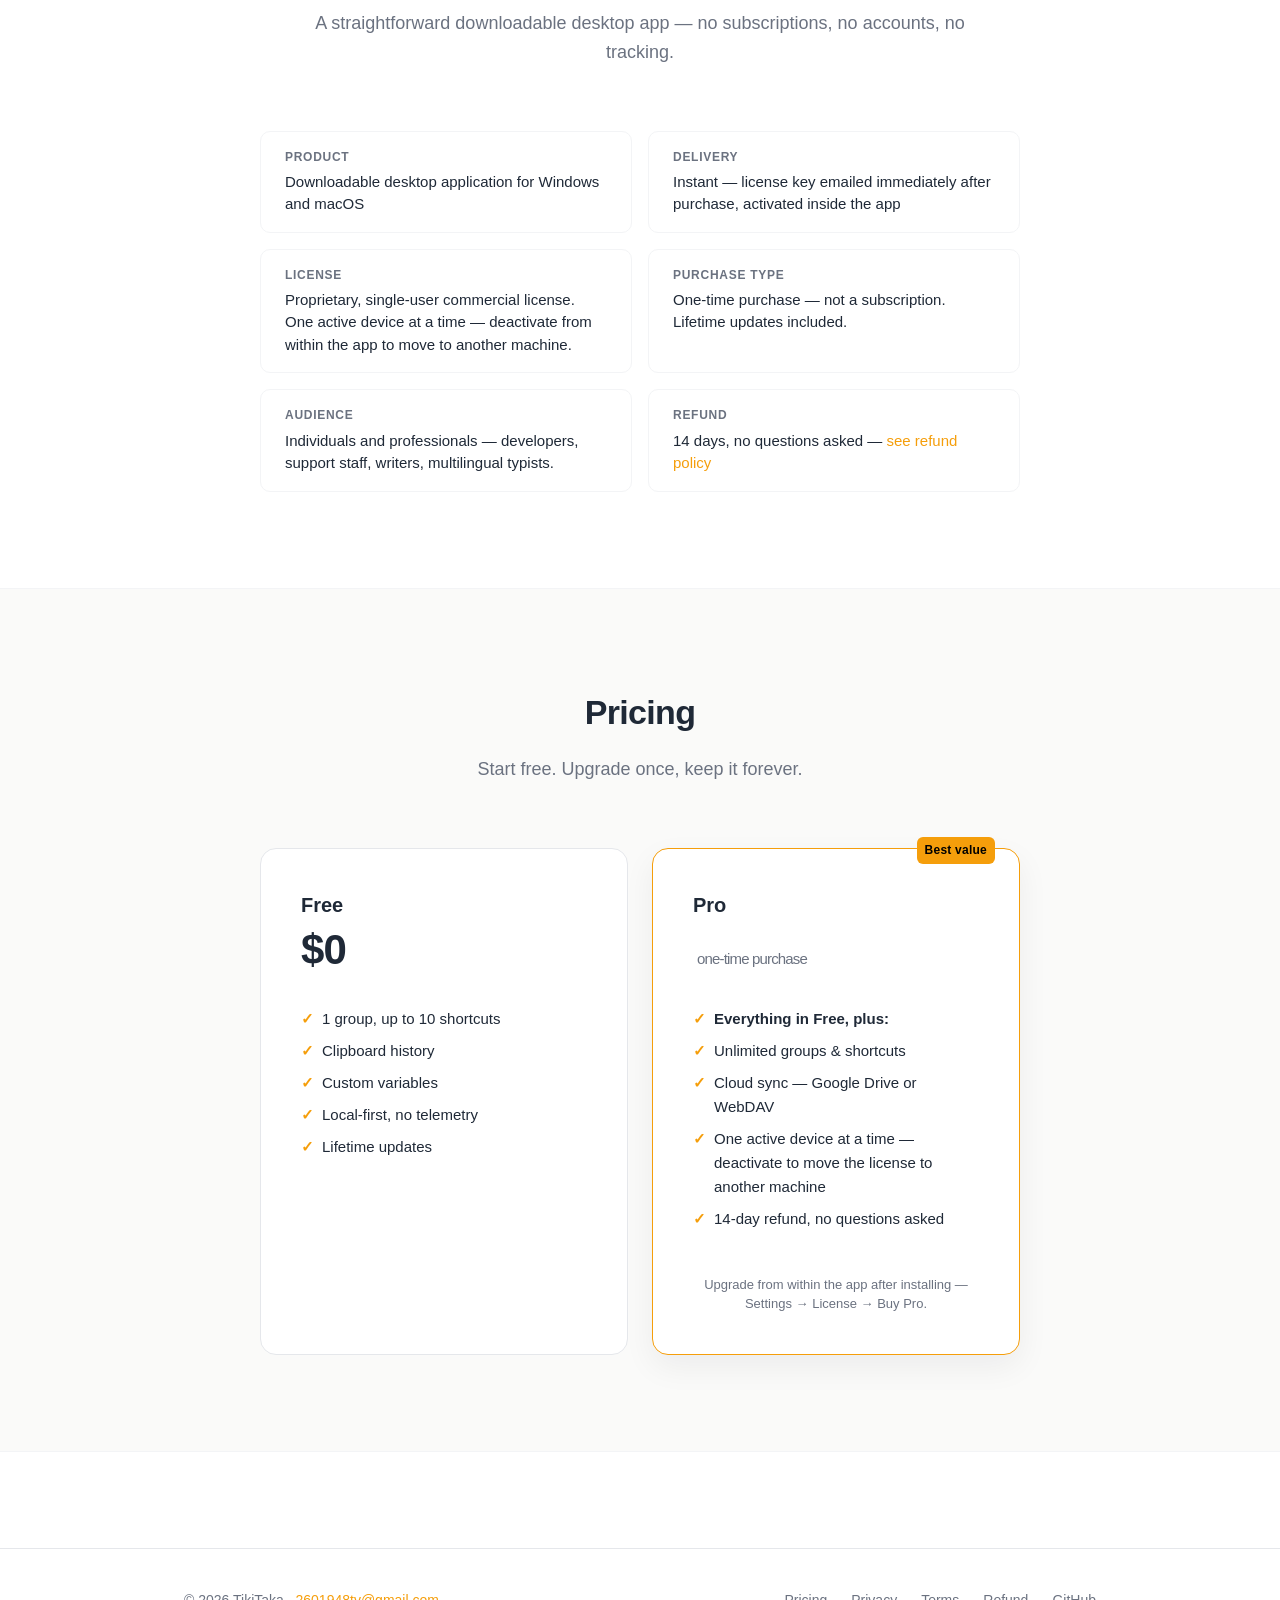
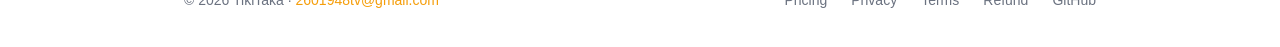
==== commit ccd5a18d: "Mobile nav polish: unified menu, anchor routing, table scroll - Nav menu now consistent across all p" ====
--- a/index.html
+++ b/index.html
@@ -136,10 +136,11 @@
       <span>TikiTaka</span>
     </a>
     <nav class="nav-links" id="nav-menu">
-      <a href="#pricing">Pricing</a>
+      <a href="index.html" aria-current="page">Home</a>
+      <a href="index.html#pricing" class="nav-sub">Pricing</a>
       <a href="privacy.html">Privacy</a>
       <a href="terms.html">Terms</a>
-      <a href="terms.html#refund-policy">Refund</a>
+      <a href="terms.html#refund-policy" class="nav-sub">Refund</a>
       <a href="https://github.com/soon83/tikitaka">GitHub</a>
     </nav>
     <div class="header-right">
@@ -474,7 +475,7 @@
 
     
 <!-- ── Pricing ───────────────────────────────────────── -->
-    <section class="alt-bg" id="pricing">
+    <section class="alt-bg" id="pricing" data-anchor="pricing">
       <div class="container">
         <h2 class="section-title">Pricing</h2>
         <p class="section-lead">Start free. Upgrade once, keep it forever.</p>
@@ -808,7 +809,7 @@
 
     
 <!-- ── Pricing ───────────────────────────────────────── -->
-    <section class="alt-bg">
+    <section class="alt-bg" data-anchor="pricing">
       <div class="container">
         <h2 class="section-title">가격</h2>
         <p class="section-lead">무료로 시작하세요. 한 번 구매하면 평생 사용합니다.</p>
--- a/assets/style.css
+++ b/assets/style.css
@@ -59,6 +59,14 @@
   scroll-behavior: smooth;
 }
 
+/*
+ * 앵커 점프시 sticky 헤더가 타겟을 가리지 않도록 상단 여백을 준다.
+ * 헤더 높이(≈60px) + 살짝의 breathing room.
+ */
+[id], [data-anchor] {
+  scroll-margin-top: 76px;
+}
+
 body {
   margin: 0;
   font-family: -apple-system, BlinkMacSystemFont, "Segoe UI", "Apple SD Gothic Neo",
@@ -92,6 +100,8 @@
 /* ── Header / Nav ───────────────────────────────────────────────── */
 
 .site-header {
+  /* -webkit-sticky 는 구형 Safari 호환. 모바일(≤680px)에선 하단에서 fixed 로 override. */
+  position: -webkit-sticky;
   position: sticky;
   top: 0;
   /* 드로어(z-index 20) / 백드롭(15) 위에 있어야 햄버거 X 버튼이 항상 조작 가능 */
@@ -149,6 +159,18 @@
   color: var(--color-accent);
 }
 
+/* 하위 항목: 페이지 내 앵커 (Pricing / Refund) — 상위 페이지에 속한 섹션임을 색으로 구분 */
+.nav-links .nav-sub {
+  color: var(--color-text-dim);
+  font-weight: 400;
+}
+
+/* 현재 페이지 표시 — aria-current="page" 로 마크된 링크 */
+.nav-links a[aria-current="page"] {
+  color: var(--color-accent);
+  font-weight: 600;
+}
+
 /* ── Header right cluster (lang toggle + hamburger) ─────────── */
 
 .header-right {
@@ -162,6 +184,8 @@
 .nav-toggle {
   display: none;
   position: relative;
+  /* 드로어(z-index 20) 위에 떠서 X 애니메이션 / 클릭 가능하도록 */
+  z-index: 25;
   appearance: none;
   background: transparent;
   border: 0;
@@ -821,8 +845,14 @@
 
 /* ── Legal page (privacy / terms) ───────────────────────────────── */
 
+/*
+ * 주의: .container 와 같은 element 에 함께 붙으므로 padding shorthand 를
+ * 쓰면 .container 의 좌우 24px 가 0 으로 덮어써져 본문이 뷰포트 가장자리에
+ * 붙는다. vertical longhand 로 분리해 충돌을 피한다.
+ */
 .legal {
-  padding: var(--space-2xl) 0;
+  padding-top: var(--space-2xl);
+  padding-bottom: var(--space-2xl);
 }
 
 .legal h1 {
@@ -863,11 +893,34 @@
 
 .legal li { margin-bottom: var(--space-sm); }
 
+/*
+ * 테이블 래퍼 — 좁은 화면에서 본문 overflow-x:hidden 때문에 표가 잘리지
+ * 않도록, 래퍼가 자체 수평 스크롤을 갖는다. 오른쪽 가장자리에 subtle
+ * gradient 로 "더 있다" 는 힌트.
+ */
+.legal .table-wrap {
+  margin: var(--space-md) 0 var(--space-xl);
+  overflow-x: auto;
+  -webkit-overflow-scrolling: touch;
+  border-radius: var(--radius-sm);
+}
+
 .legal table {
   width: 100%;
   border-collapse: collapse;
-  margin: var(--space-md) 0 var(--space-xl);
   font-size: 14px;
+  /* 모바일에서 칸이 너무 좁아져 가독성이 무너지지 않도록 최소폭 확보 */
+  min-width: 560px;
+}
+
+.legal .table-wrap table {
+  margin: 0;
+}
+
+/* 가운데 컬럼(용도)은 한글 문구가 들어가 줄바꿈이 잦아지므로 여유 폭 확보 */
+.legal table th:nth-child(2),
+.legal table td:nth-child(2) {
+  min-width: 200px;
 }
 
 .legal th, .legal td {
@@ -948,14 +1001,54 @@
 
   /* ── Mobile nav drawer ─────────────────────────────────────── */
 
+  /*
+   * 모바일에선 sticky 대신 fixed 로 강제. sticky 는 ancestor 의 overflow /
+   * containing block / 페이지 레이아웃 영향을 받아 특정 페이지(privacy, terms
+   * 처럼 main 에 다른 클래스가 붙은 경우)에서 고정이 풀릴 수 있음. fixed 는
+   * 뷰포트 기준 절대 고정이라 예외 없이 동작.
+   *
+   * backdrop-filter 는 제거 — fixed 자식(드로어)의 containing block 을
+   * 만들어 드로어가 뷰포트 대신 헤더 박스 기준으로 위치되는 버그가 발생.
+   */
+  .site-header {
+    position: fixed;
+    top: 0;
+    left: 0;
+    right: 0;
+    backdrop-filter: none;
+    -webkit-backdrop-filter: none;
+    background: var(--color-bg);
+  }
+
+  /* fixed 헤더가 첫 콘텐츠를 가리지 않도록 body 에 상단 여백 확보. */
+  body {
+    padding-top: 60px;
+  }
+
+  /*
+   * 수평 스크롤 방지 — 드로어가 translateX(100%) 로 오프스크린에 있을 때
+   * 일부 브라우저가 그 변환을 스크롤 가능 영역에 포함시켜 페이지가 옆으로
+   * 밀리는 현상이 발생. 모바일에선 가로 스크롤이 필요 없으므로 차단.
+   */
+  html, body {
+    overflow-x: hidden;
+  }
+
   .nav-toggle { display: inline-flex; }
 
   .nav-links {
     position: fixed;
     top: 0;
     right: 0;
-    bottom: 0;
-    width: min(280px, 78vw);
+    /*
+     * 높이는 viewport 단위로 명시 — bottom:0 만 쓰면 조상(header) 의
+     * containing block 영향을 받아 뷰포트보다 짧게 렌더링되는 경우가 있음.
+     * 100dvh 는 모바일 브라우저의 동적 UI (주소창 표시/숨김) 변화를 따라감.
+     */
+    height: 100vh;
+    height: 100dvh;
+    width: 280px;
+    max-width: 78vw;
     flex-direction: column;
     align-items: stretch;
     gap: 0;
@@ -968,6 +1061,7 @@
     transform: translateX(100%);
     transition: transform 0.3s ease;
     z-index: 20;
+    overflow-y: auto;
     overscroll-behavior: contain;
   }
 
@@ -987,6 +1081,12 @@
     border-bottom: 0;
   }
 
+  /* 모바일 드로어에선 앵커 하위 항목을 들여써서 계층 구조가 한눈에 보이게 */
+  .nav-links .nav-sub {
+    padding-left: var(--space-xl);
+    font-size: 14px;
+  }
+
   /* 드로어 열린 동안 body 스크롤 잠금 */
   body.nav-open { overflow: hidden; }
 }
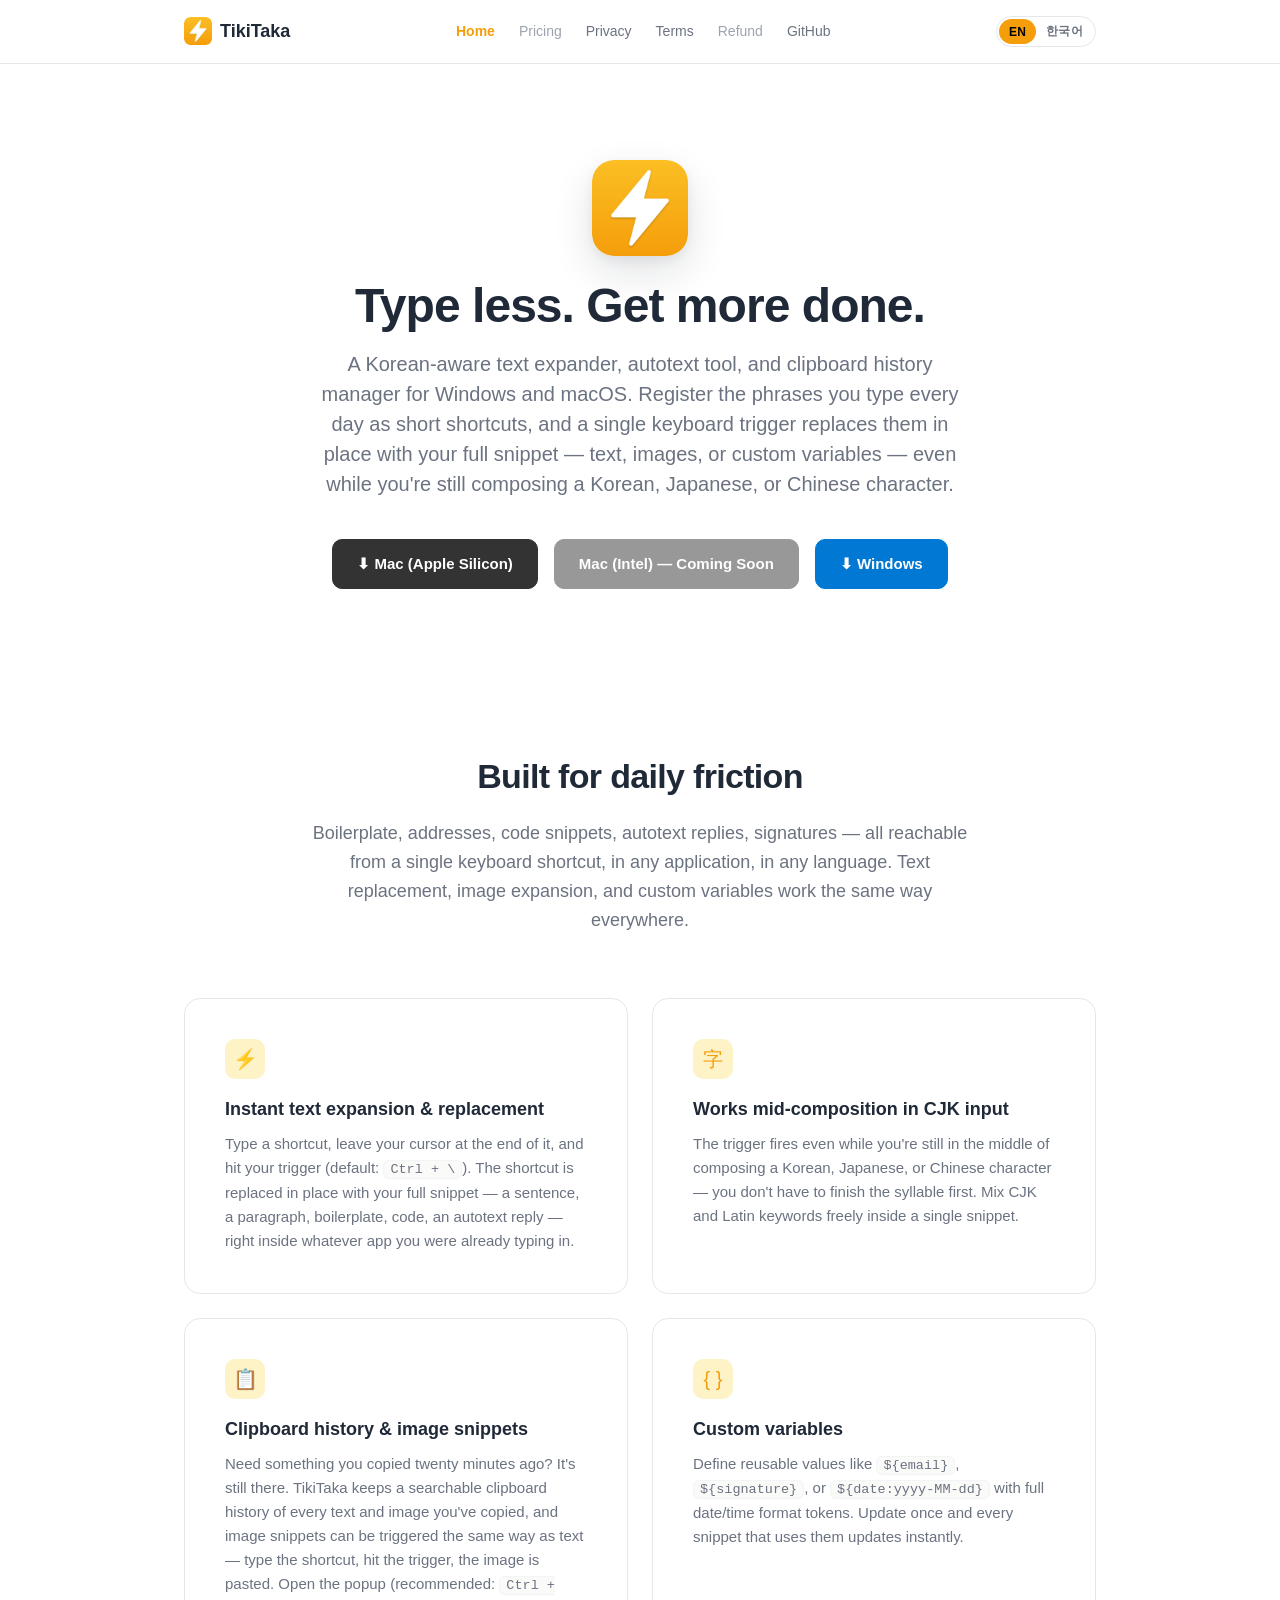
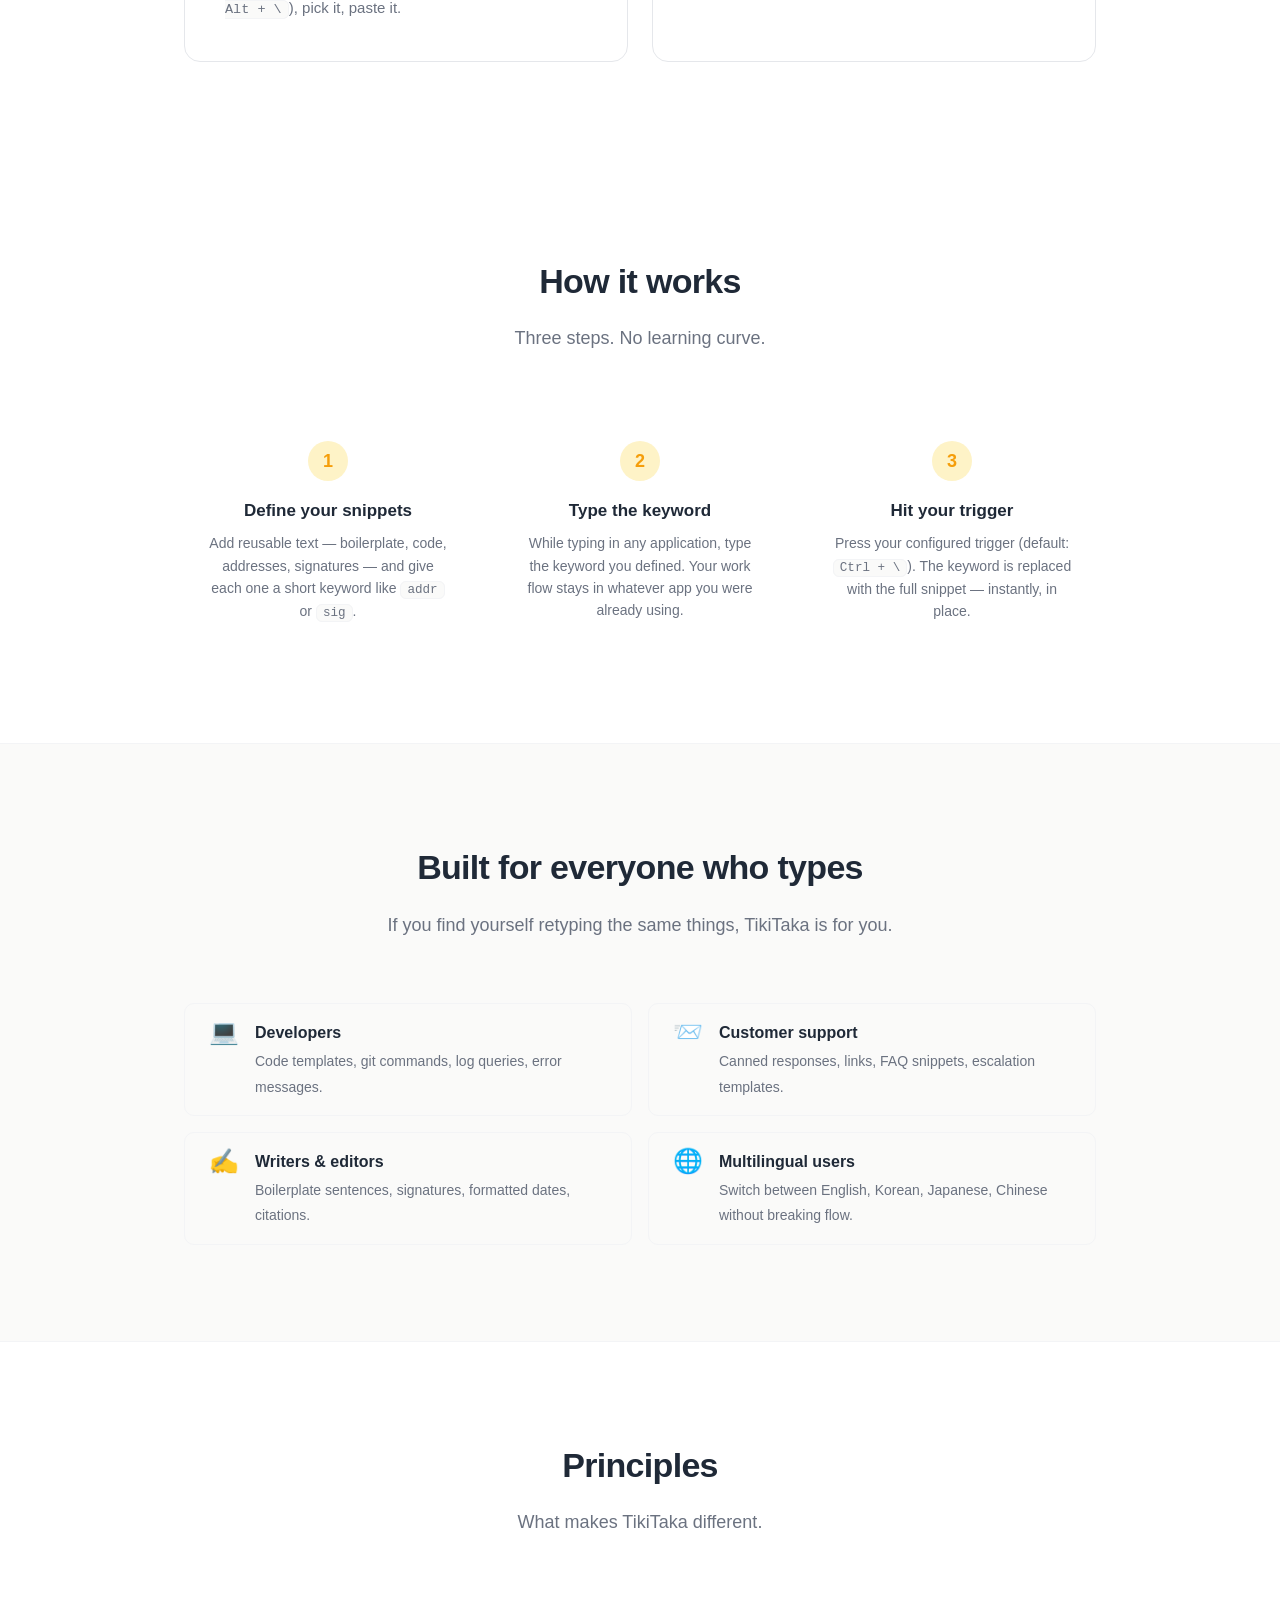
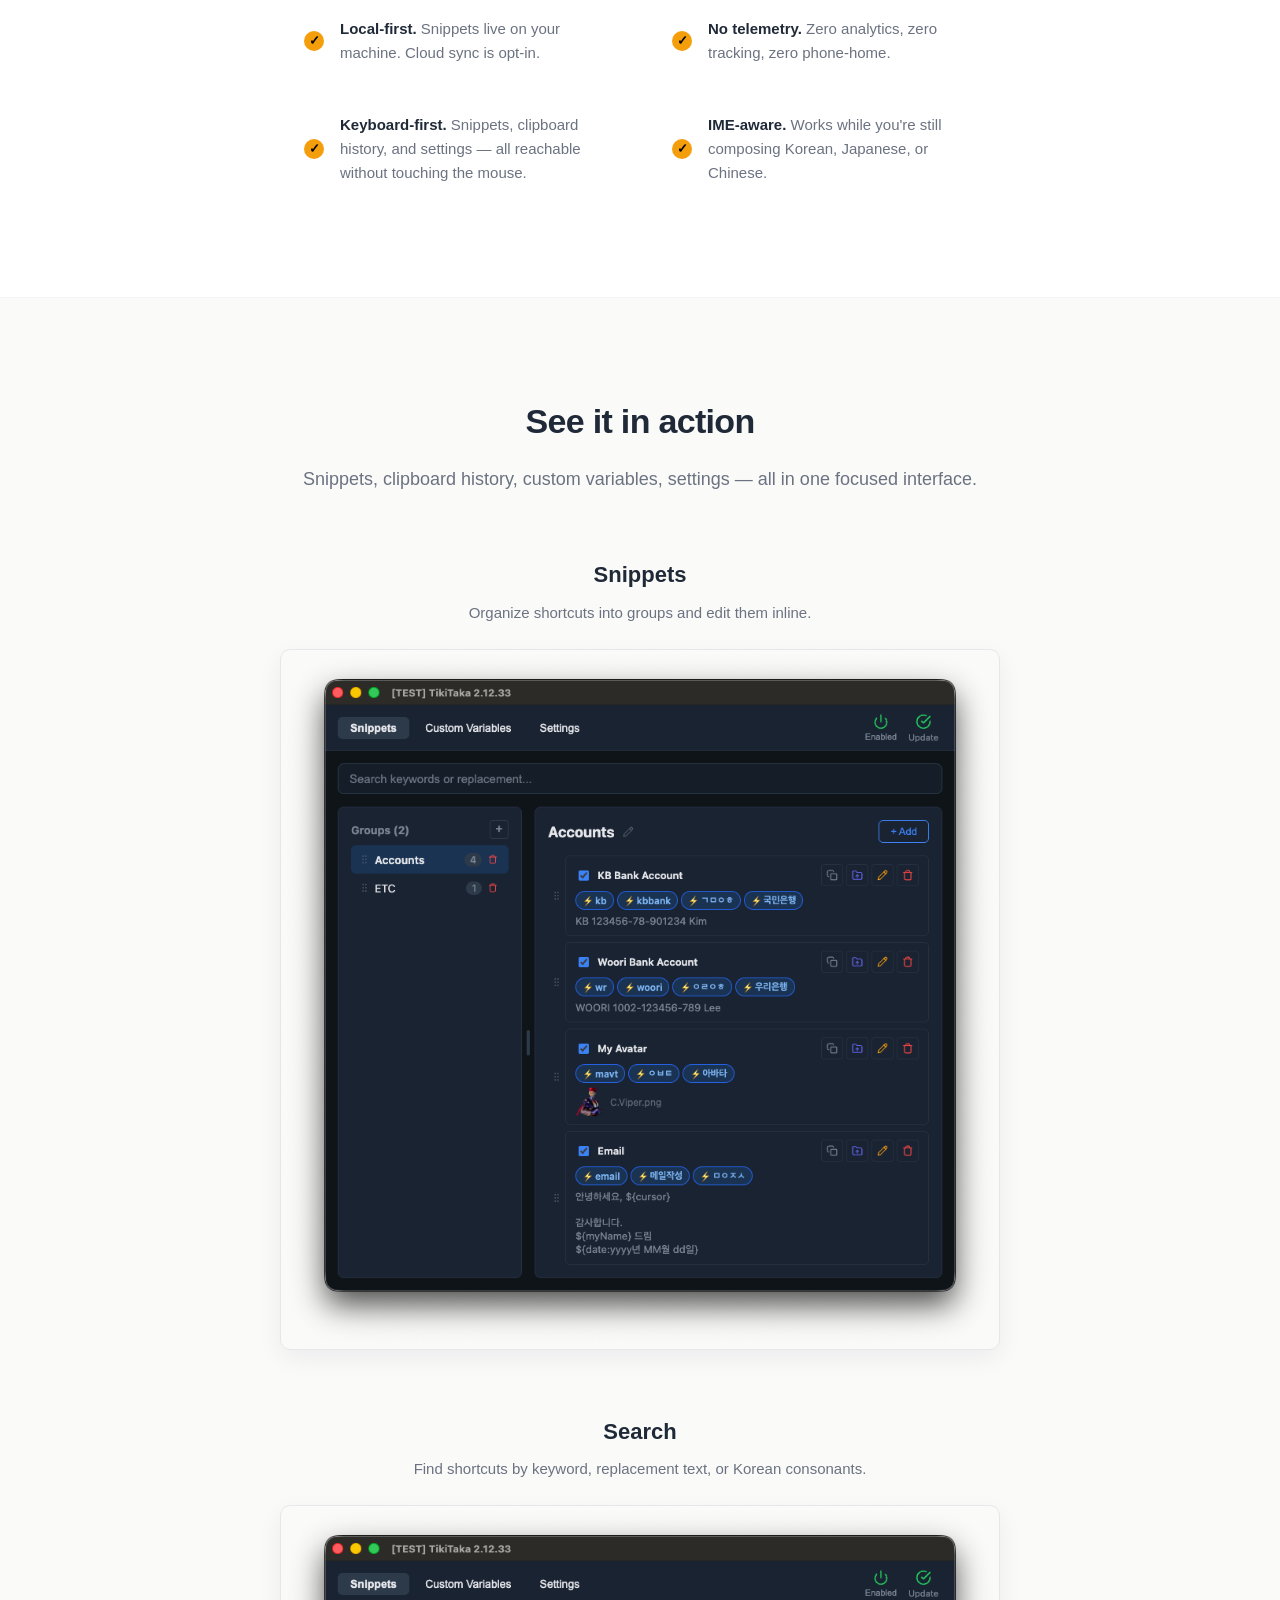
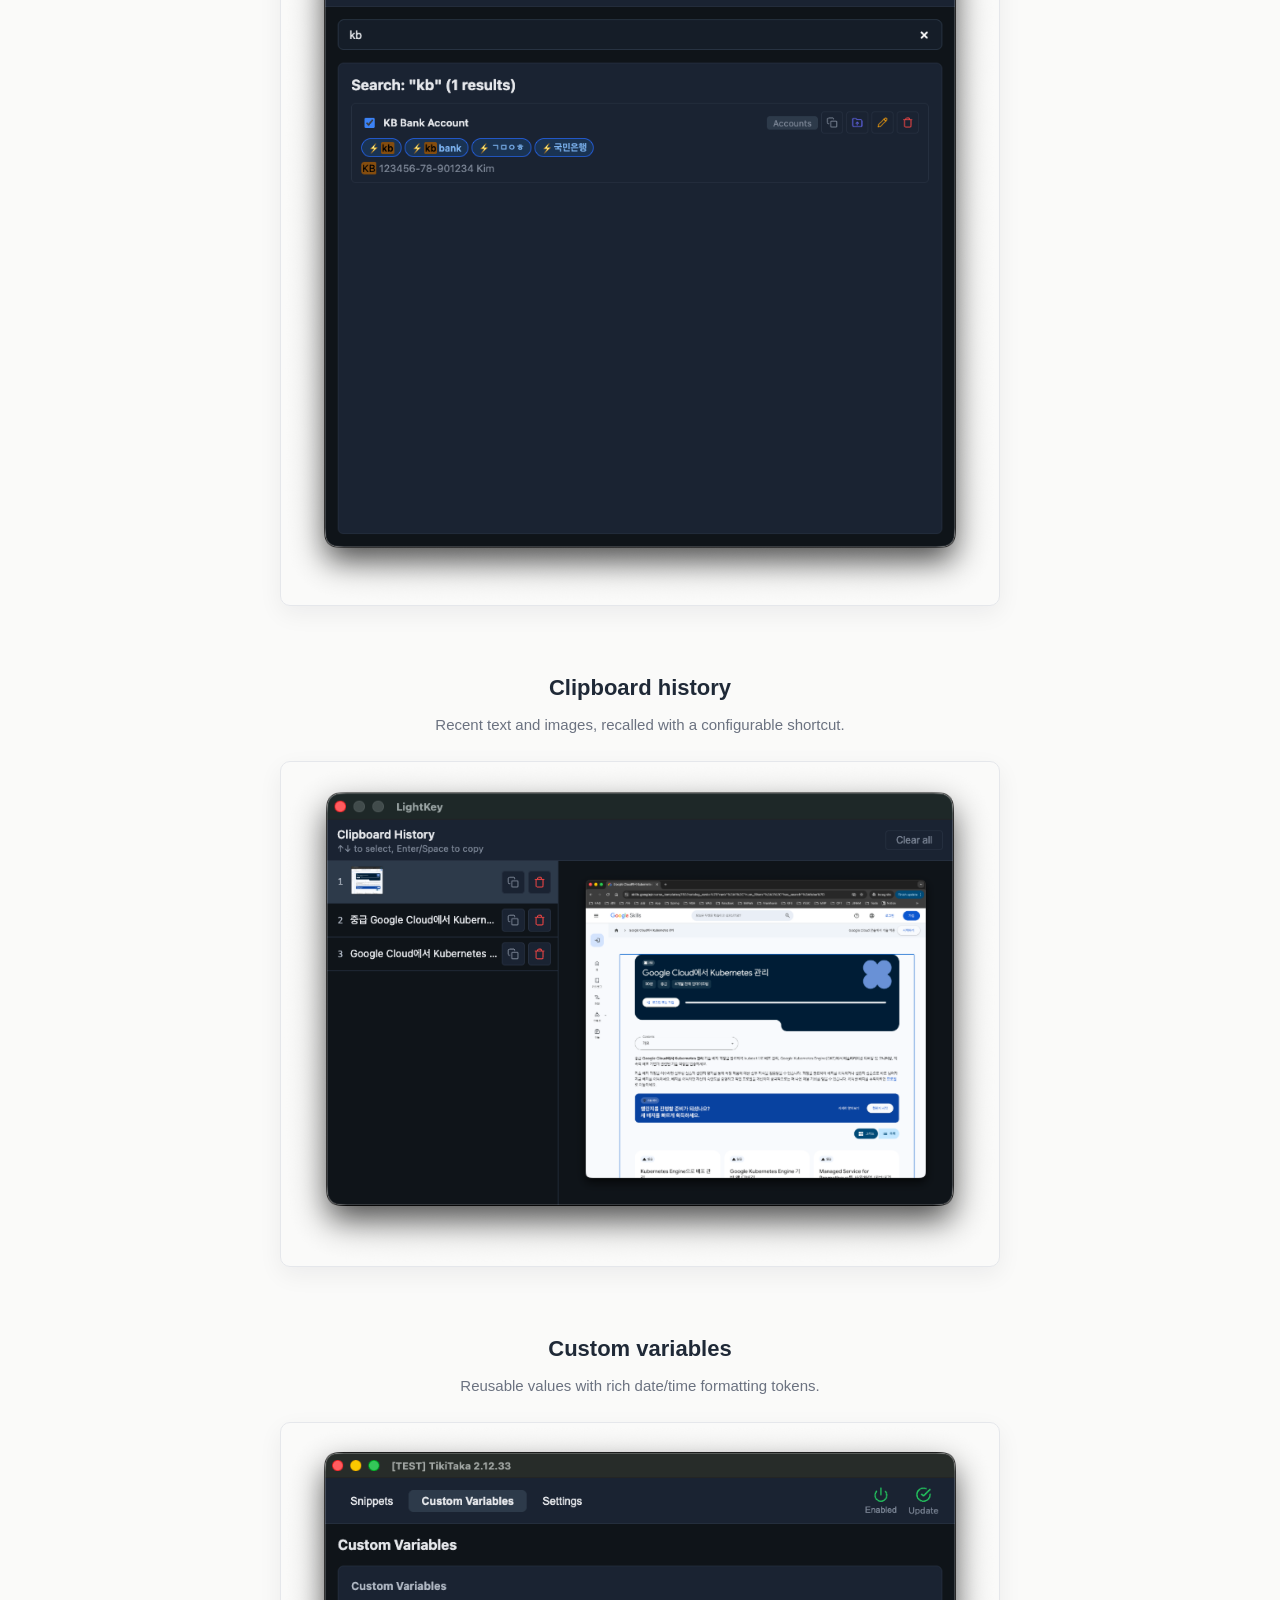
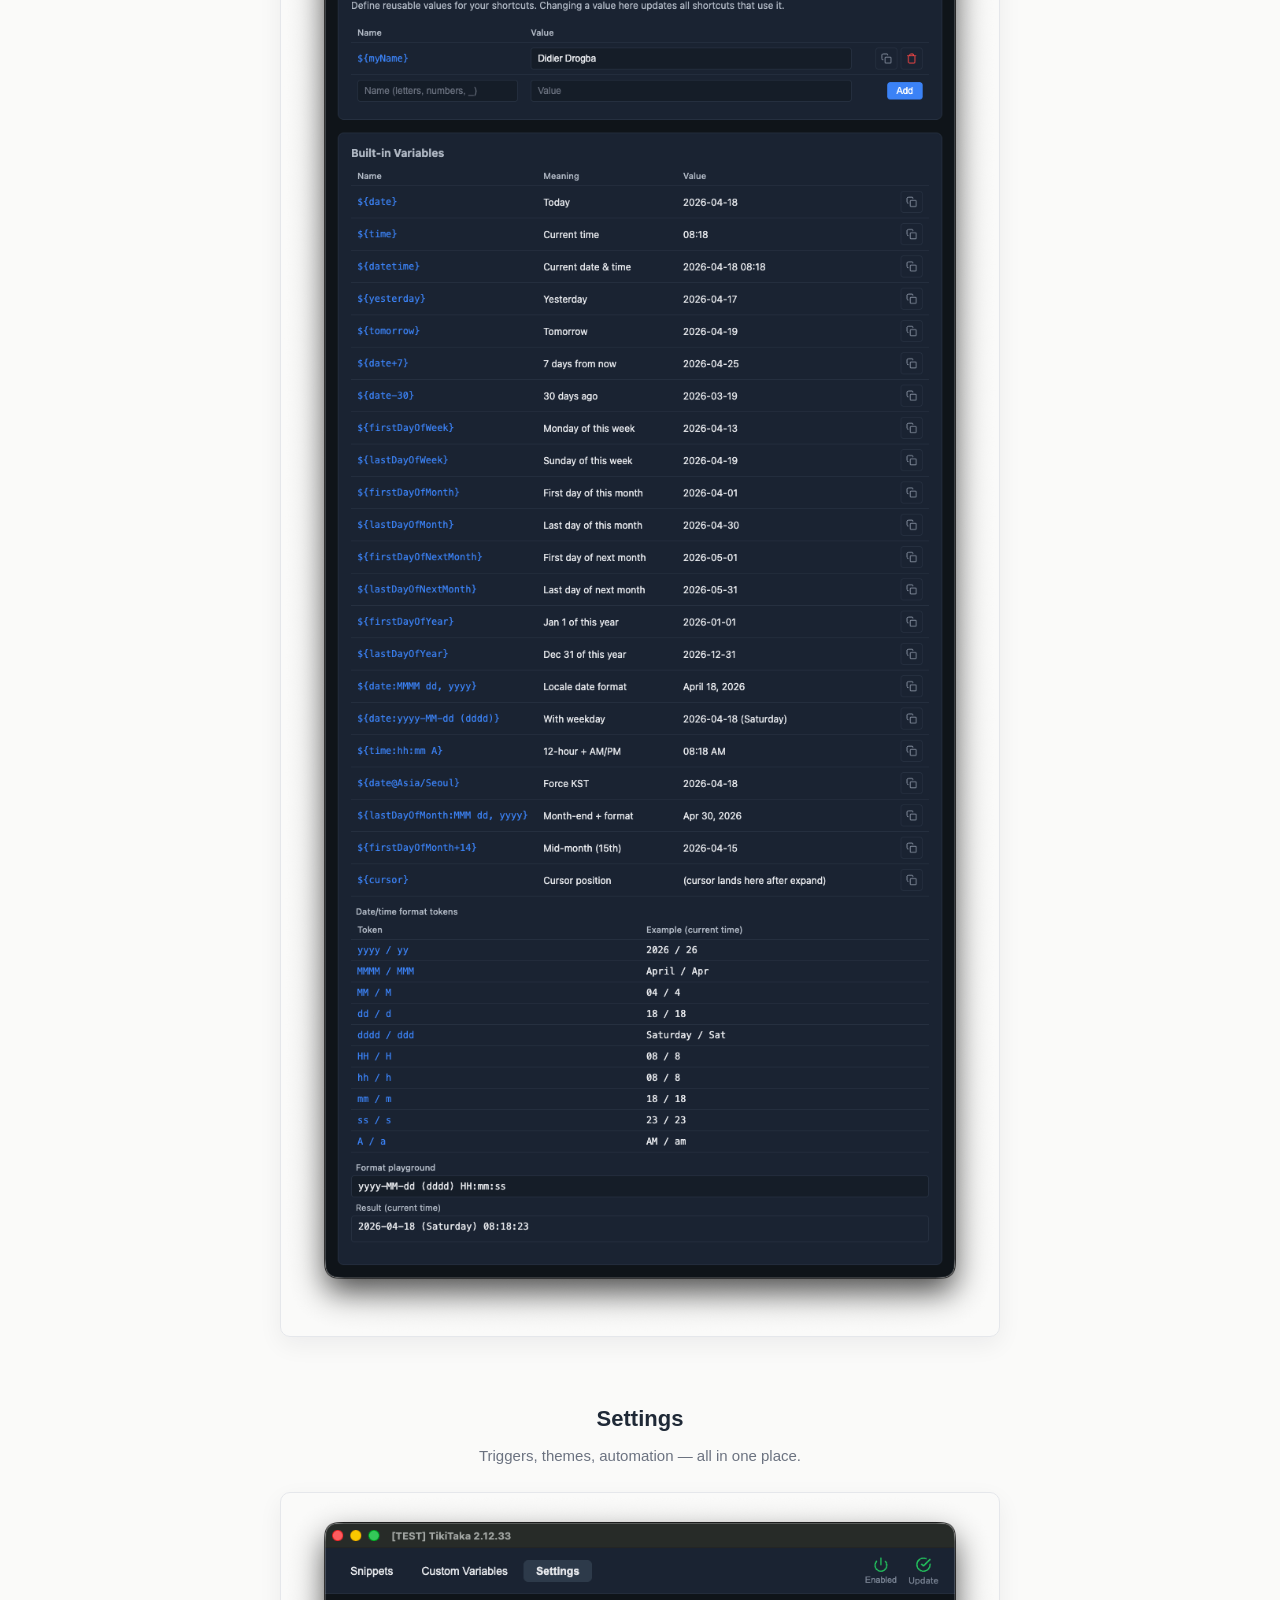
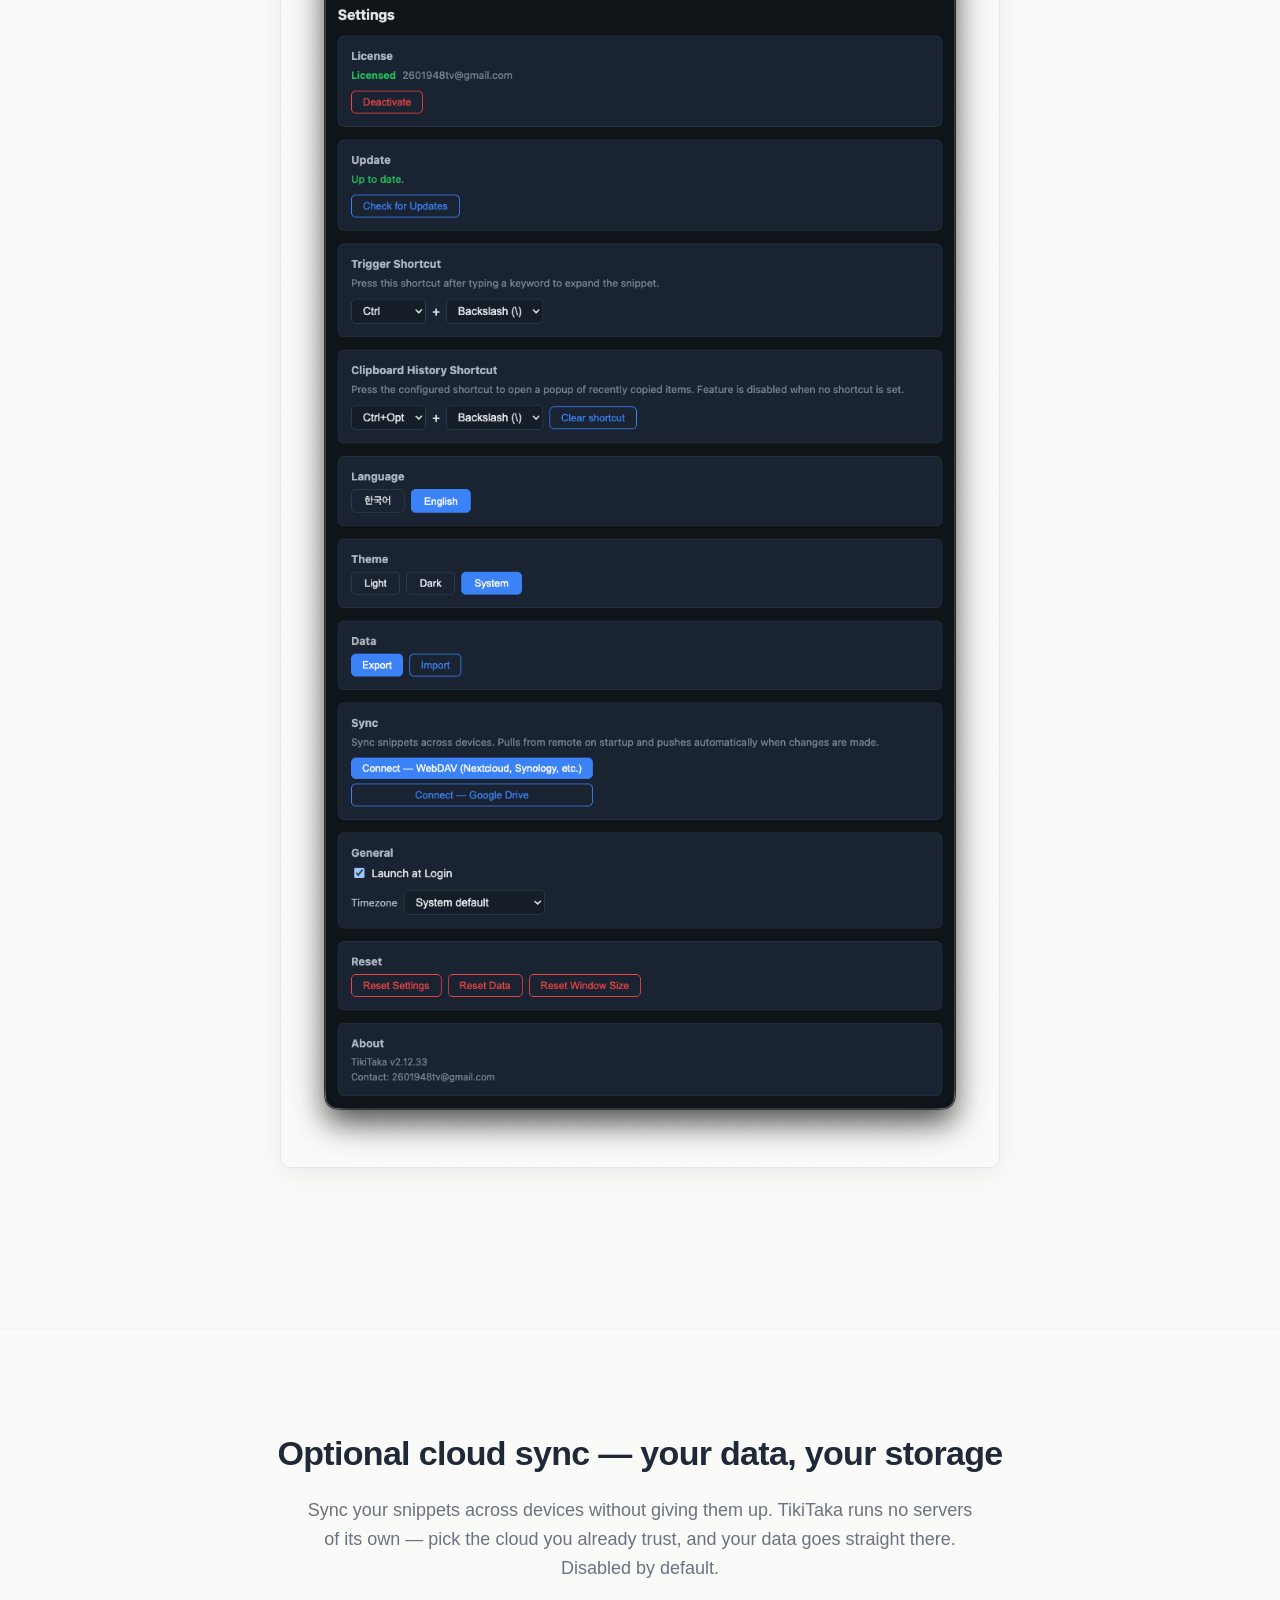
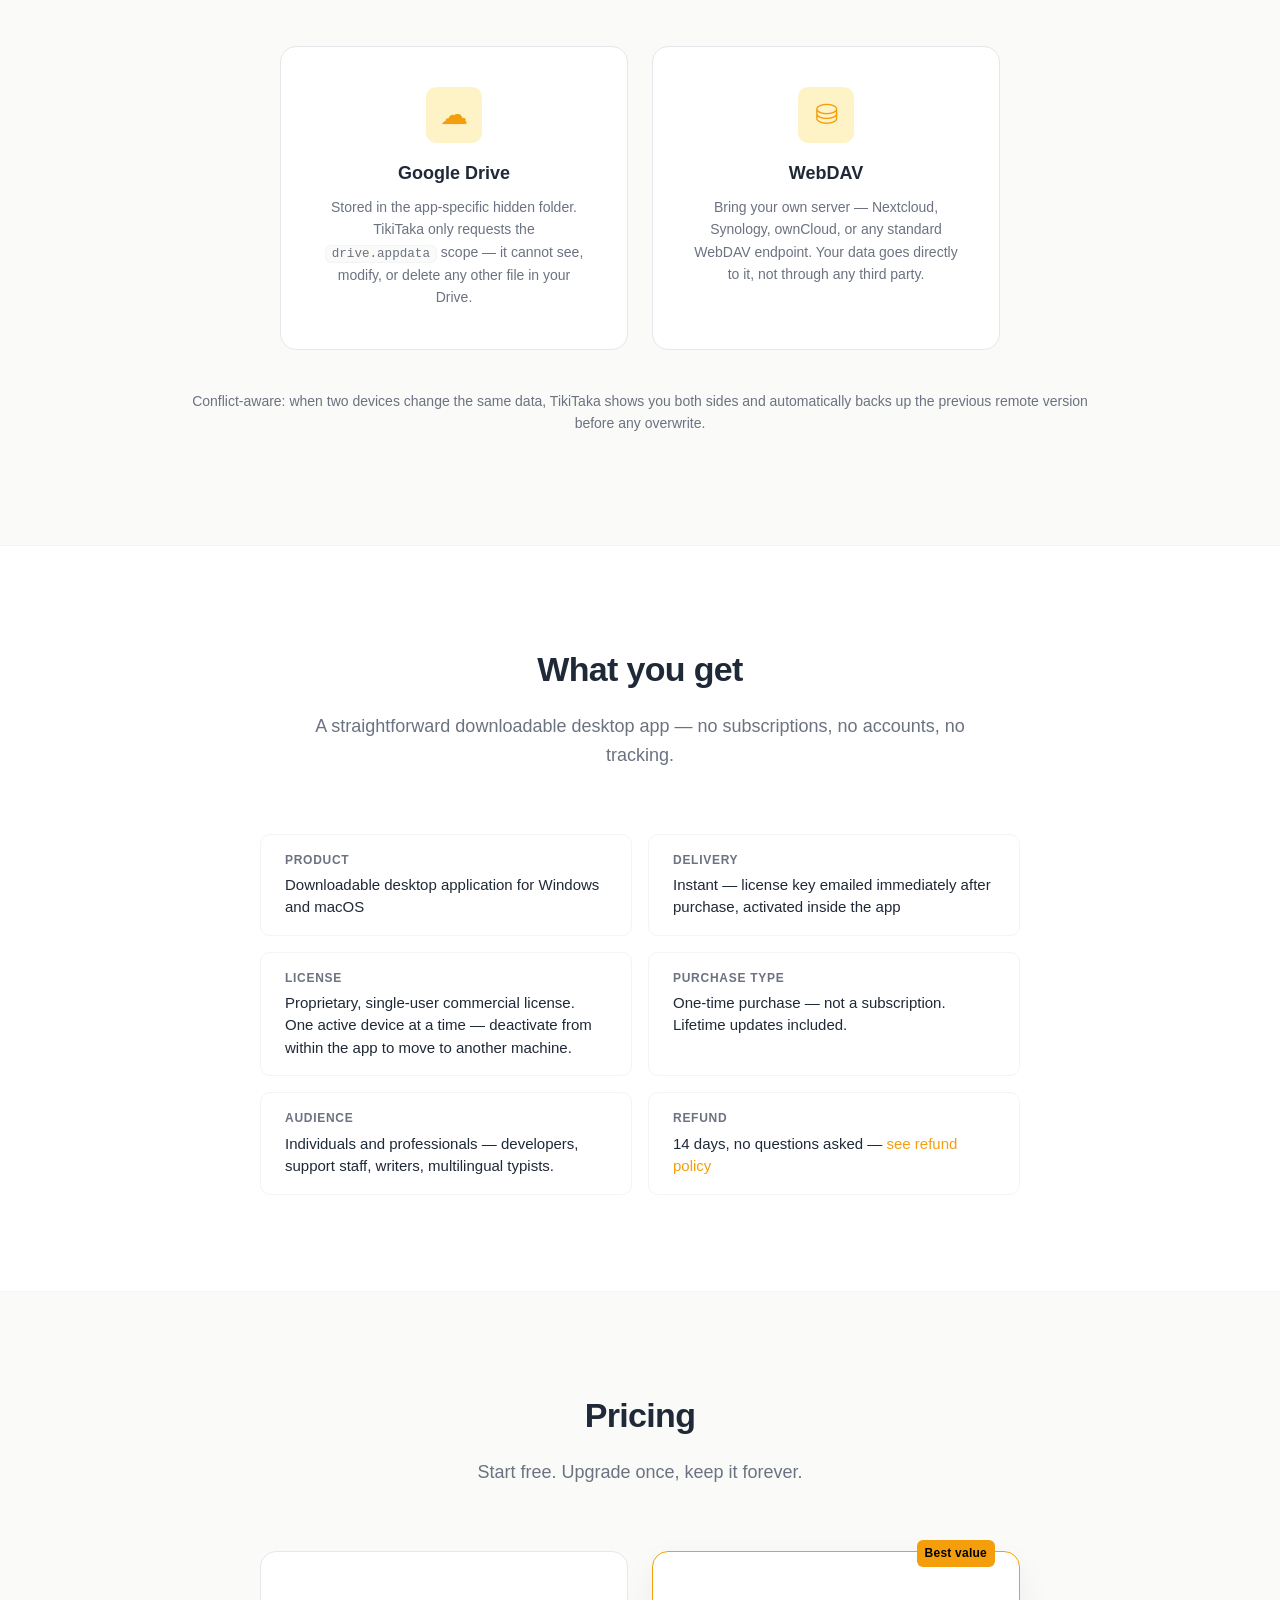
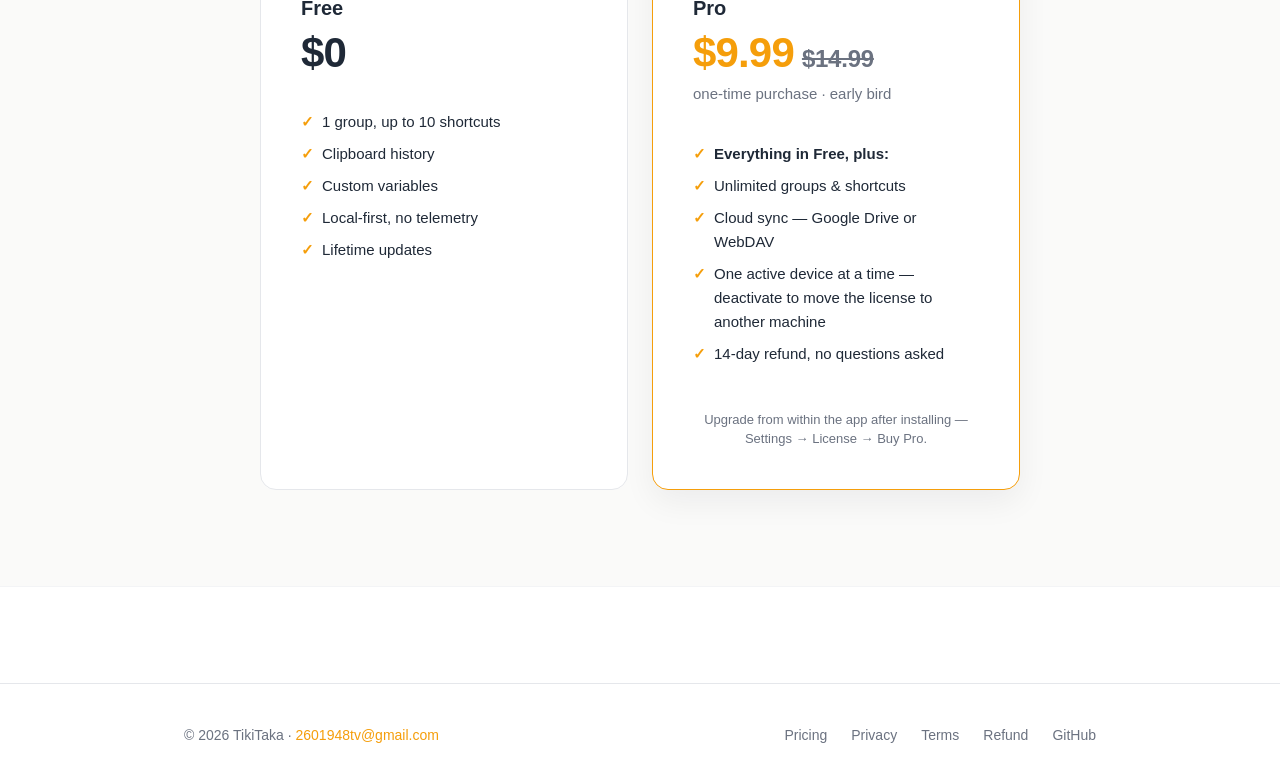
==== commit 0a3d4068: "landing: pricing .99 + early bird .99, hide demo video section" ====
--- a/index.html
+++ b/index.html
@@ -7,7 +7,6 @@
   <meta name="google-site-verification" content="8_dBFZ4xsSR2GSwhZkKBVHbrXmJgT5wxUnMSf3mR0gg">
   <title>Korean Text Expander &amp; Clipboard Manager for Mac and Windows | TikiTaka</title>
   <meta name="description" content="TikiTaka is a Korean-aware text expander and clipboard history manager for Mac and Windows. Replace short shortcuts with text, images, or custom variables — even mid-composition in Korean, Japanese, and Chinese IME. A lightweight TextExpander, Typinator, and Espanso alternative with local-first storage and optional cloud sync.">
-  <meta name="keywords" content="text expander, text expander mac, text expander windows, text expander for mac, text expansion software, text replacement, text substitution, text automation, text macro, autotext, boilerplate, snippet manager, snippet expansion, shortcut expander, abbreviation expander, auto text expander, clipboard manager, clipboard manager mac, clipboard history, image expansion, image snippet, image replacement, custom variables, date snippets, korean text expander, hangul text expander, japanese text expander, chinese text expander, IME text expander, CJK text expander, TextExpander alternative, Typinator alternative, Espanso alternative, aText alternative, PhraseExpress alternative, Beeftext alternative, 텍스트 확장기, 한글 텍스트 확장기, 한글 텍스트 확장, 맥 텍스트 확장, 윈도우 텍스트 확장, 단축어 확장, 단축어 치환, 단축키 텍스트 확장, 이미지 치환, 이미지 확장, 클립보드 히스토리, 클립보드 매니저, 사용자 변수, 스니펫 관리, 한글 스니펫, 한글 매크로, 한글 자동완성, 한영 자동 변환, 한글 IME 텍스트 확장">
   <link rel="canonical" href="https://tiki-taka.work/">
 
   <link rel="icon" type="image/png" sizes="32x32" href="assets/favicon-32.png">
@@ -43,7 +42,7 @@
     "applicationCategory": "ProductivityApplication",
     "applicationSubCategory": "Text Expander",
     "operatingSystem": "macOS, Windows",
-    "keywords": "text expander, text expander mac, text expander windows, korean text expander, hangul text expander, clipboard manager, clipboard history, snippet manager, text replacement, text substitution, text automation, autotext, boilerplate, shortcut expander, image expansion, image replacement, custom variables, CJK text expander, IME text expander, TextExpander alternative, Typinator alternative, Espanso alternative, 한글 텍스트 확장기, 한글 자동완성, 한글 매크로, 한글 스니펫, 단축키 텍스트 확장, 클립보드 히스토리",
+    "keywords": "text expander, clipboard manager, snippet manager, Korean text expander, CJK IME, TextExpander alternative",
     "featureList": [
       "Instant text expansion with a single keystroke",
       "Works mid-composition in Korean, Japanese, and Chinese IME input",
@@ -333,7 +332,8 @@
     </section>
 
     
-<!-- ── Demo video ────────────────────────────────────── -->
+<!-- ── Demo video (임시 비활성 — 재촬영 후 재게시 예정) ────────────────── -->
+    <!--
     <section class="container" id="demo">
       <h2 class="section-title">Watch it in action</h2>
       <p class="section-lead">A short walkthrough — install, text expansion, image expansion, and custom variables.</p>
@@ -349,6 +349,8 @@
         </video>
       </div>
     </section>
+    -->
+
 
     
 <!-- ── Screenshots ───────────────────────────────────── -->
@@ -493,7 +495,11 @@
           </div>
           <div class="pricing-card pricing-card-highlight">
             <h3 class="pricing-tier">Pro</h3>
-            <div class="pricing-amount"><span class="pricing-once">one-time purchase</span></div>
+            <div class="pricing-amount">
+              <span class="pricing-early-bird">$9.99</span>
+              <span class="pricing-original">$14.99</span>
+            </div>
+            <div class="pricing-once">one-time purchase · early bird</div>
             <ul class="pricing-features">
               <li><strong>Everything in Free, plus:</strong></li>
               <li>Unlimited groups &amp; shortcuts</li>
@@ -827,7 +833,11 @@
           </div>
           <div class="pricing-card pricing-card-highlight">
             <h3 class="pricing-tier">Pro</h3>
-            <div class="pricing-amount"><span class="pricing-once">1회 결제</span></div>
+            <div class="pricing-amount">
+              <span class="pricing-early-bird">$9.99</span>
+              <span class="pricing-original">$14.99</span>
+            </div>
+            <div class="pricing-once">1회 결제 · 얼리버드</div>
             <ul class="pricing-features">
               <li><strong>무료 플랜의 모든 기능 포함</strong></li>
               <li>그룹 · 단축어 무제한</li>
--- a/assets/style.css
+++ b/assets/style.css
@@ -746,13 +746,29 @@
   letter-spacing: -0.02em;
   margin-bottom: var(--space-sm);
   line-height: 1;
+  display: flex;
+  align-items: baseline;
+  gap: var(--space-sm);
+  flex-wrap: wrap;
+}
+
+.pricing-early-bird {
+  color: var(--color-accent);
+}
+
+.pricing-original {
+  font-size: 24px;
+  font-weight: 600;
+  color: var(--color-text-muted);
+  text-decoration: line-through;
+  letter-spacing: -0.01em;
 }
 
 .pricing-once {
   font-size: 15px;
   font-weight: 500;
   color: var(--color-text-muted);
-  margin-left: var(--space-xs);
+  margin-bottom: var(--space-sm);
 }
 
 .pricing-features {
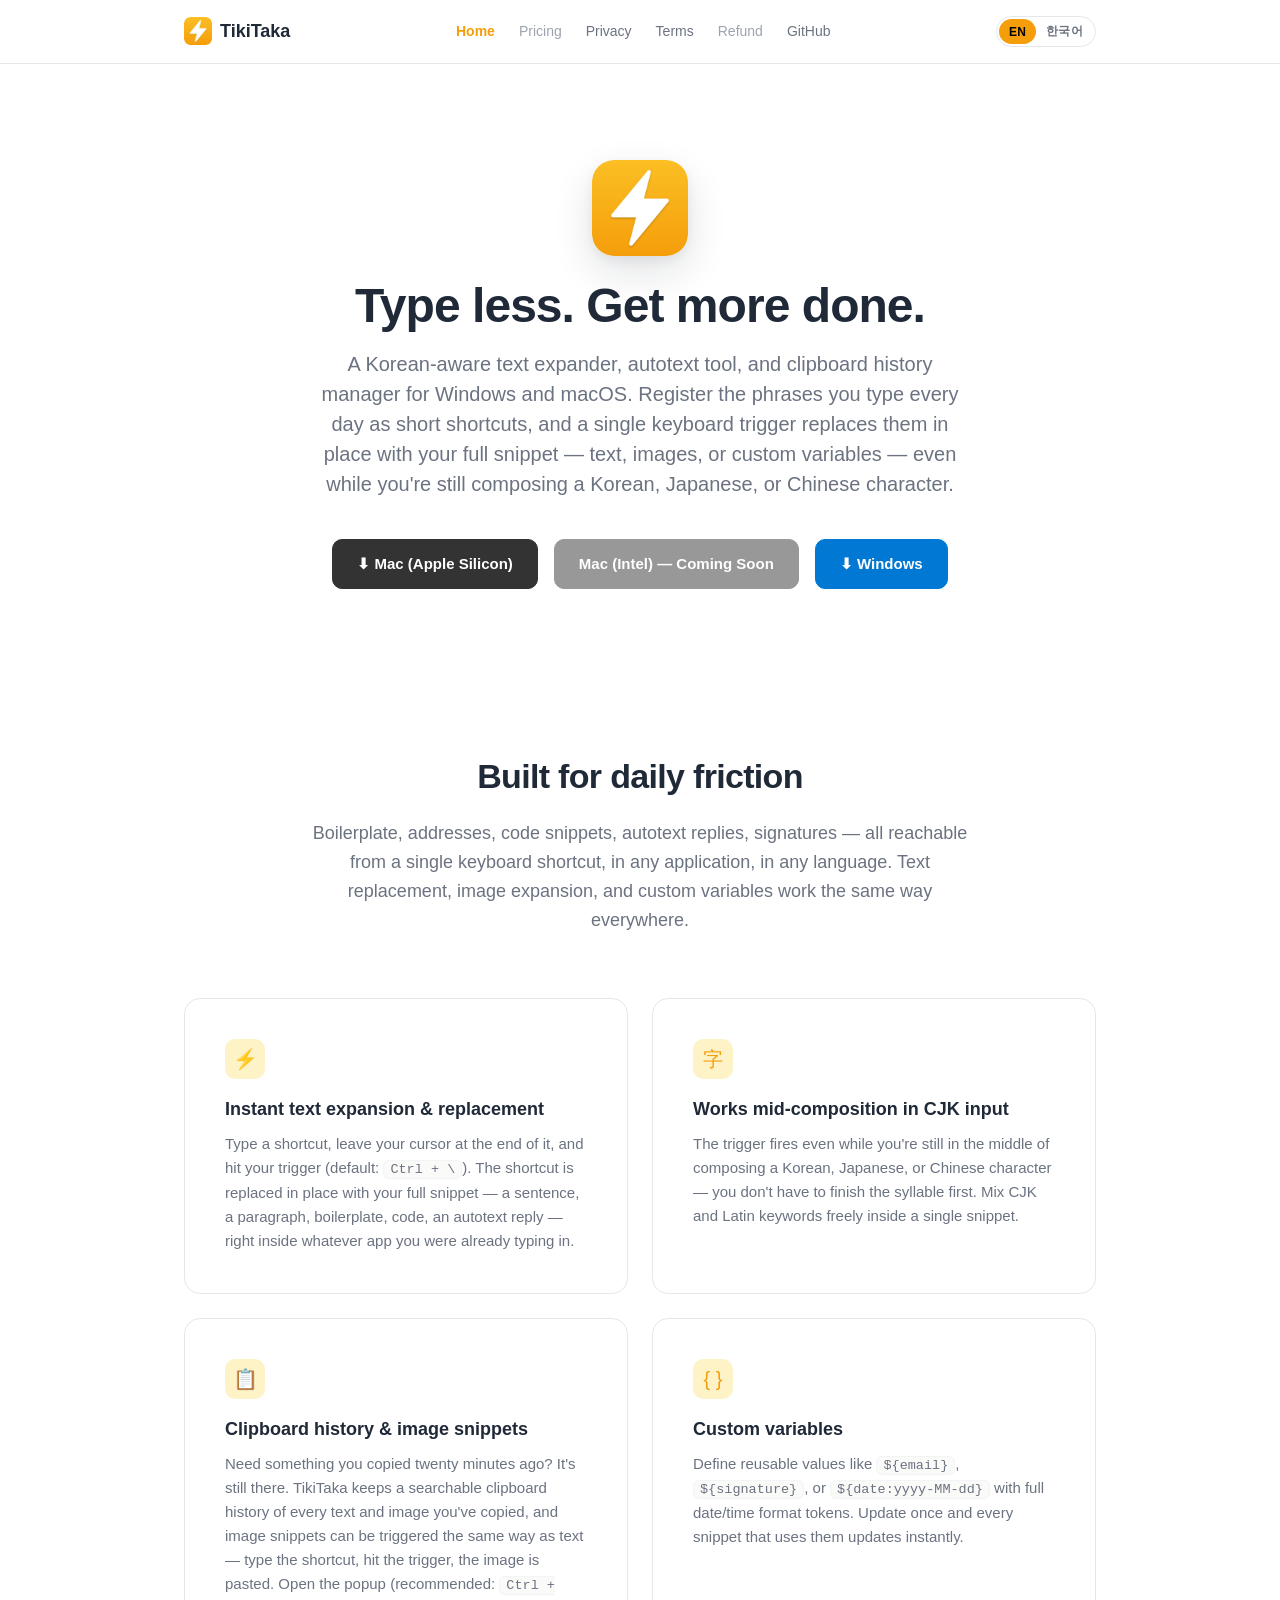
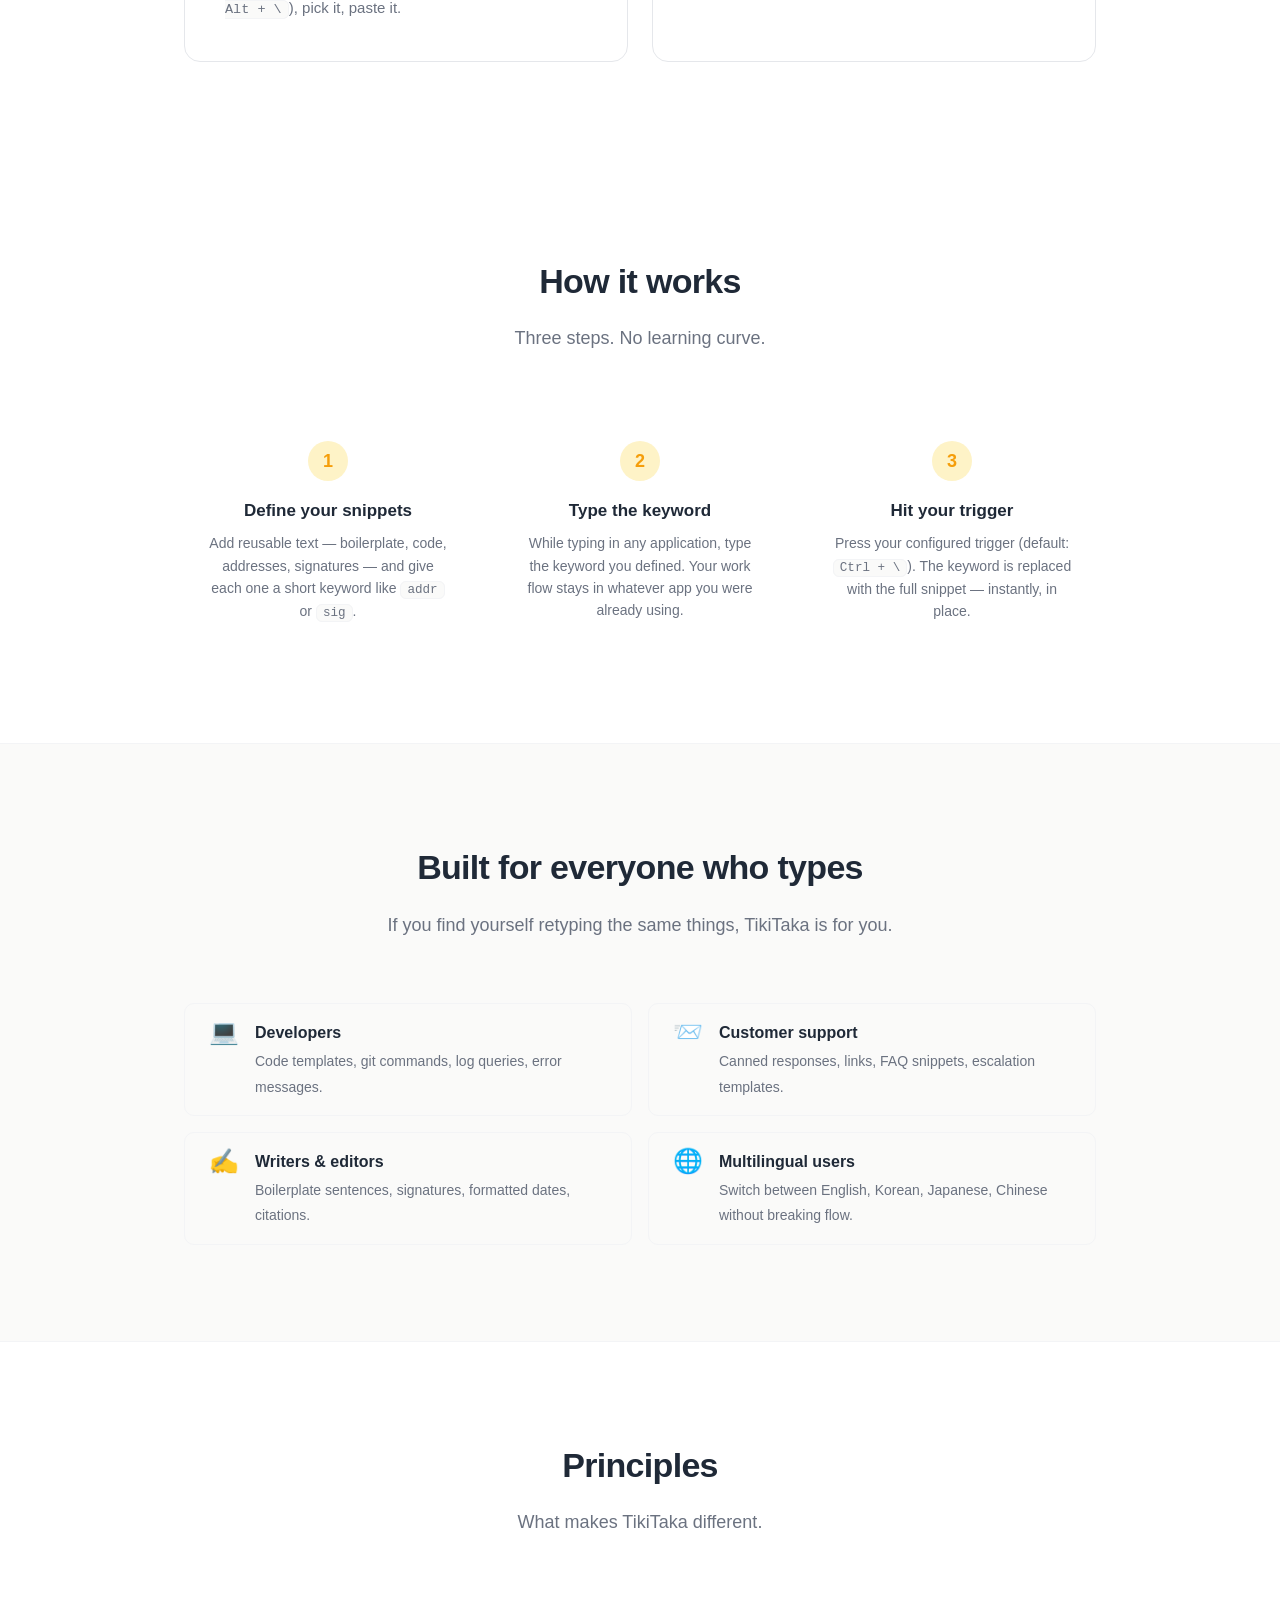
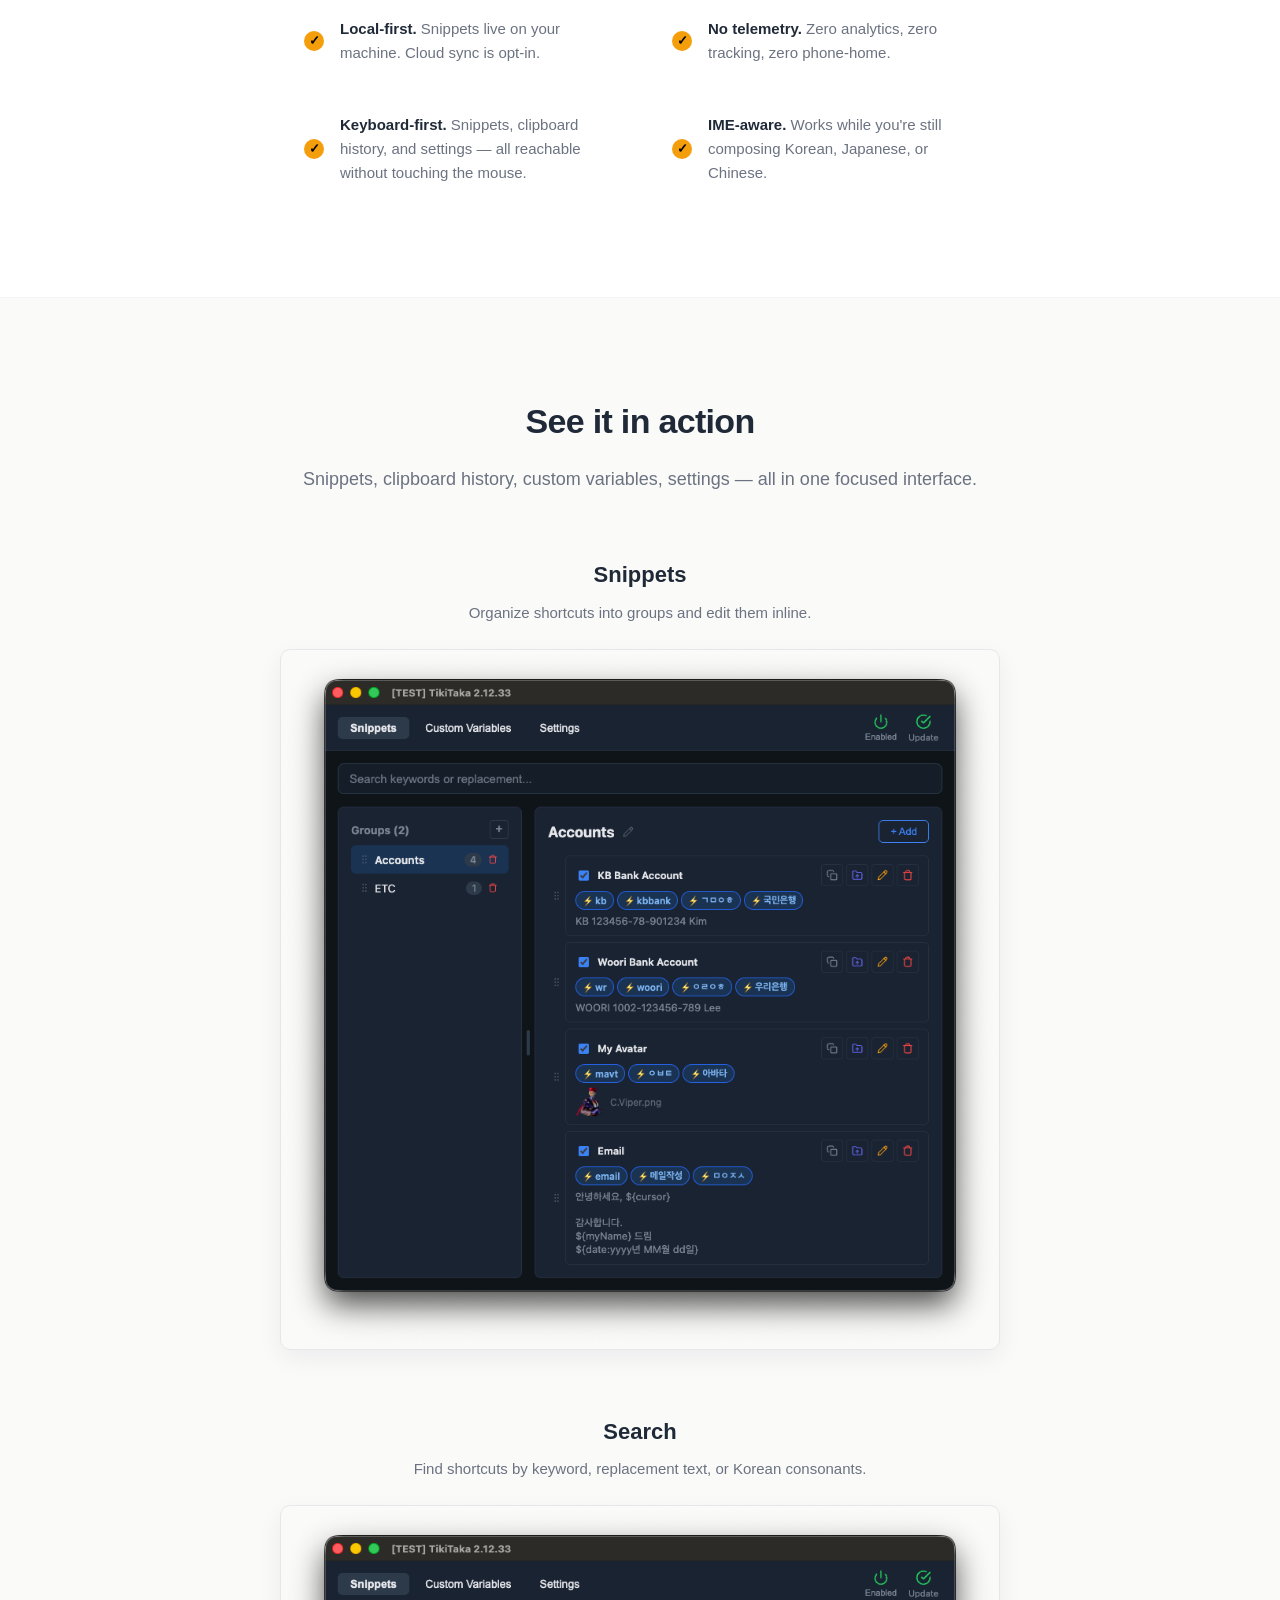
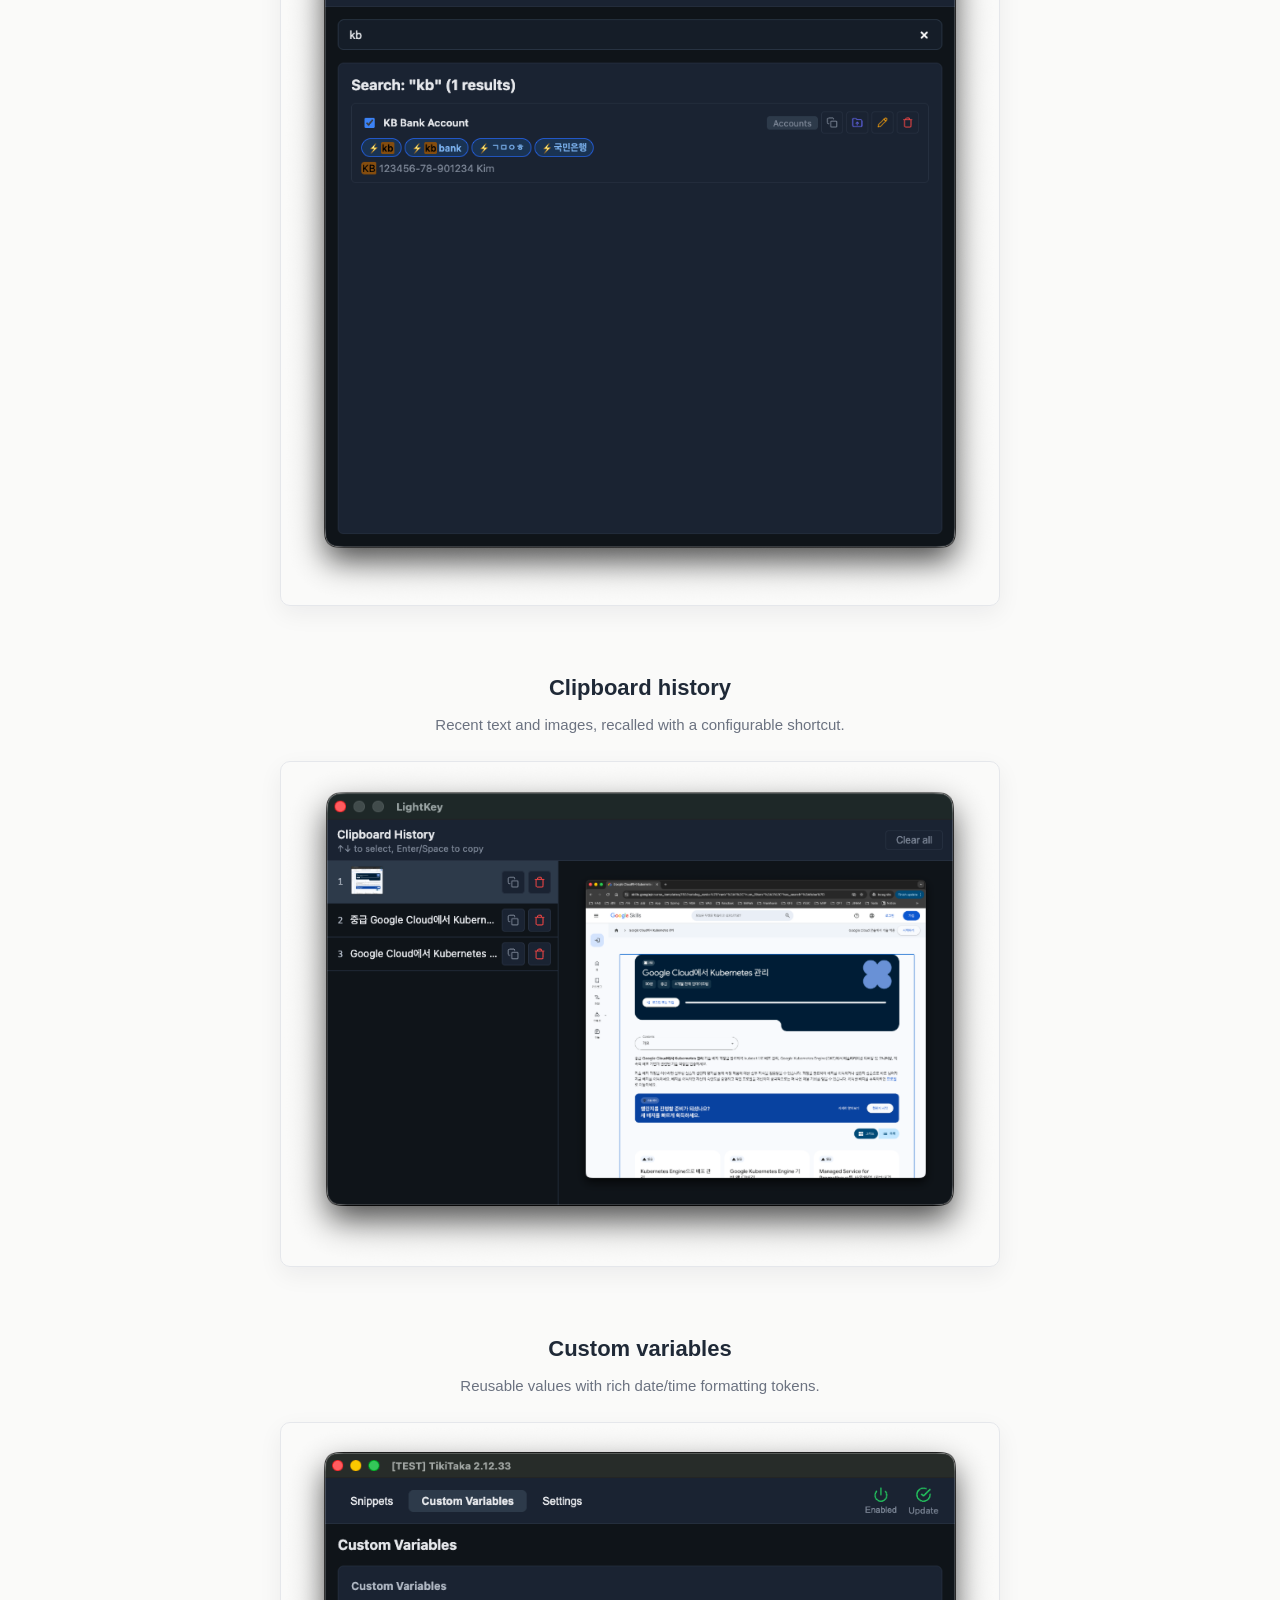
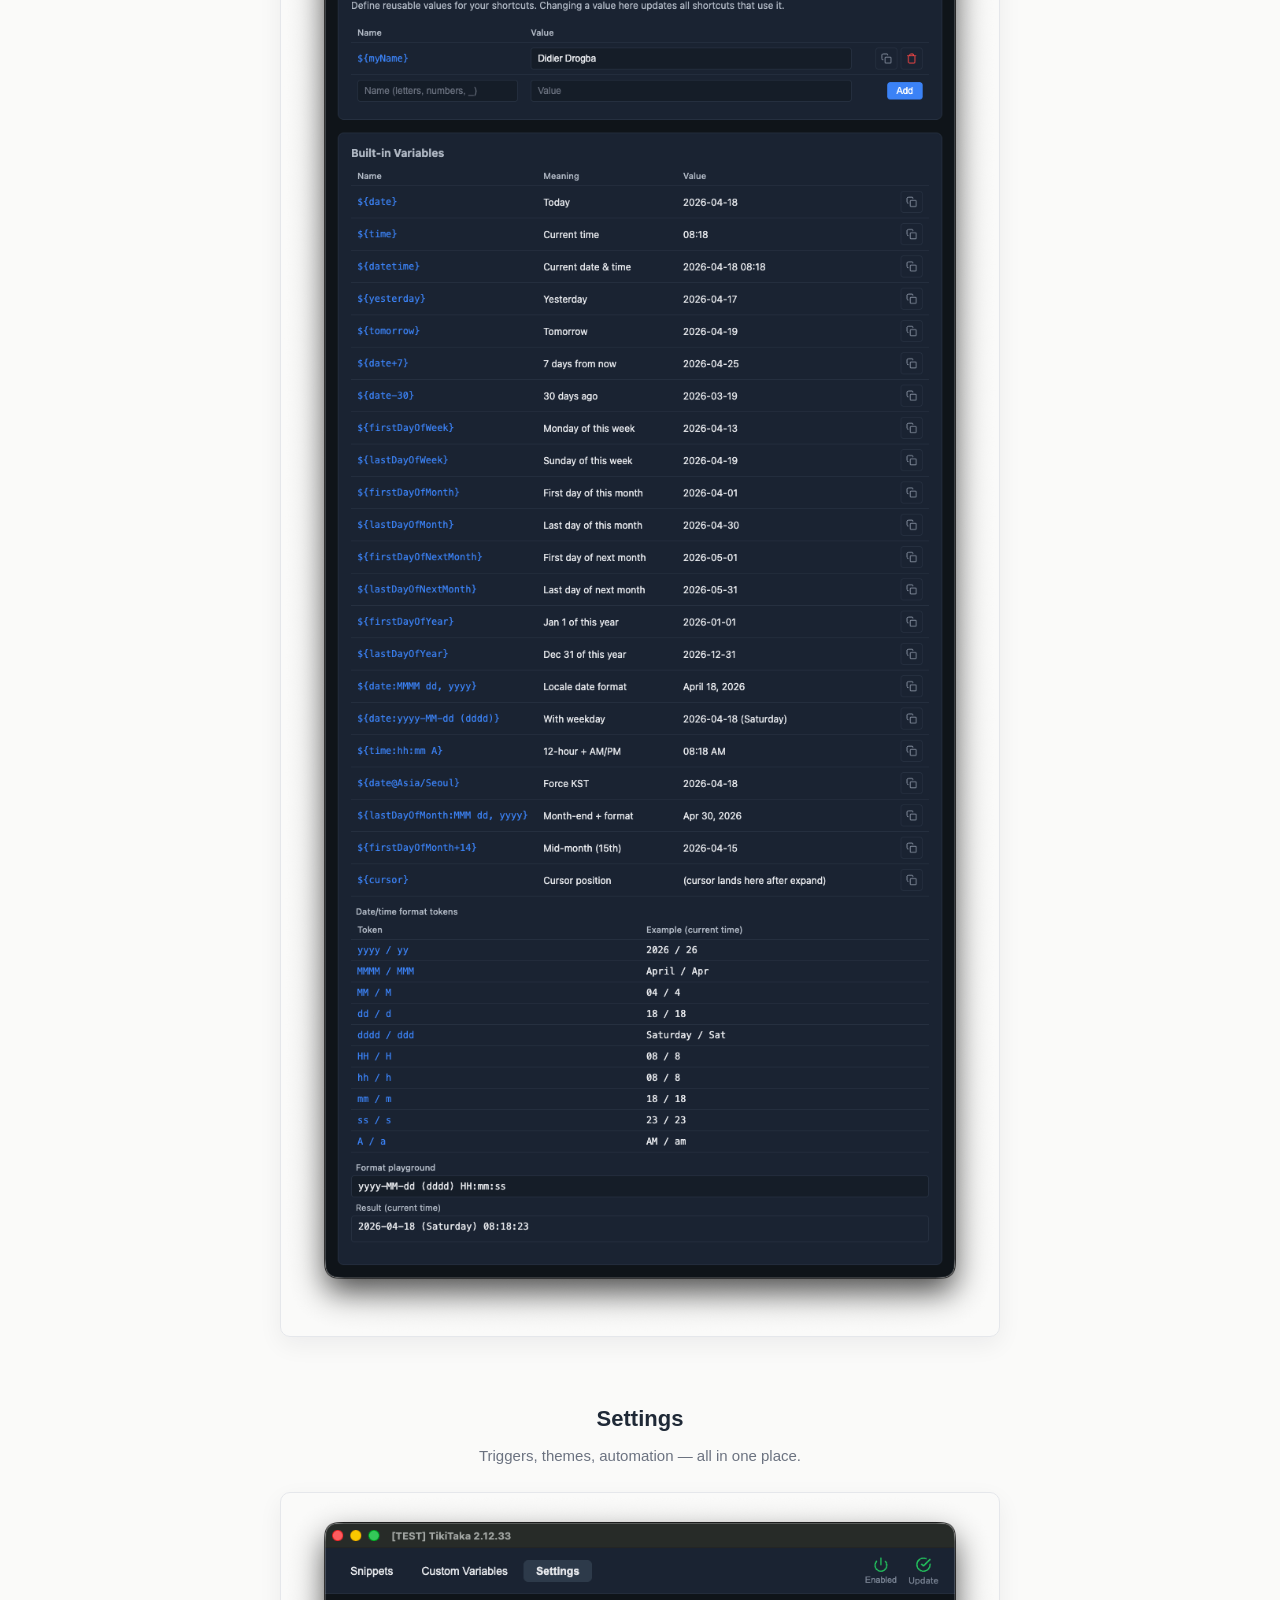
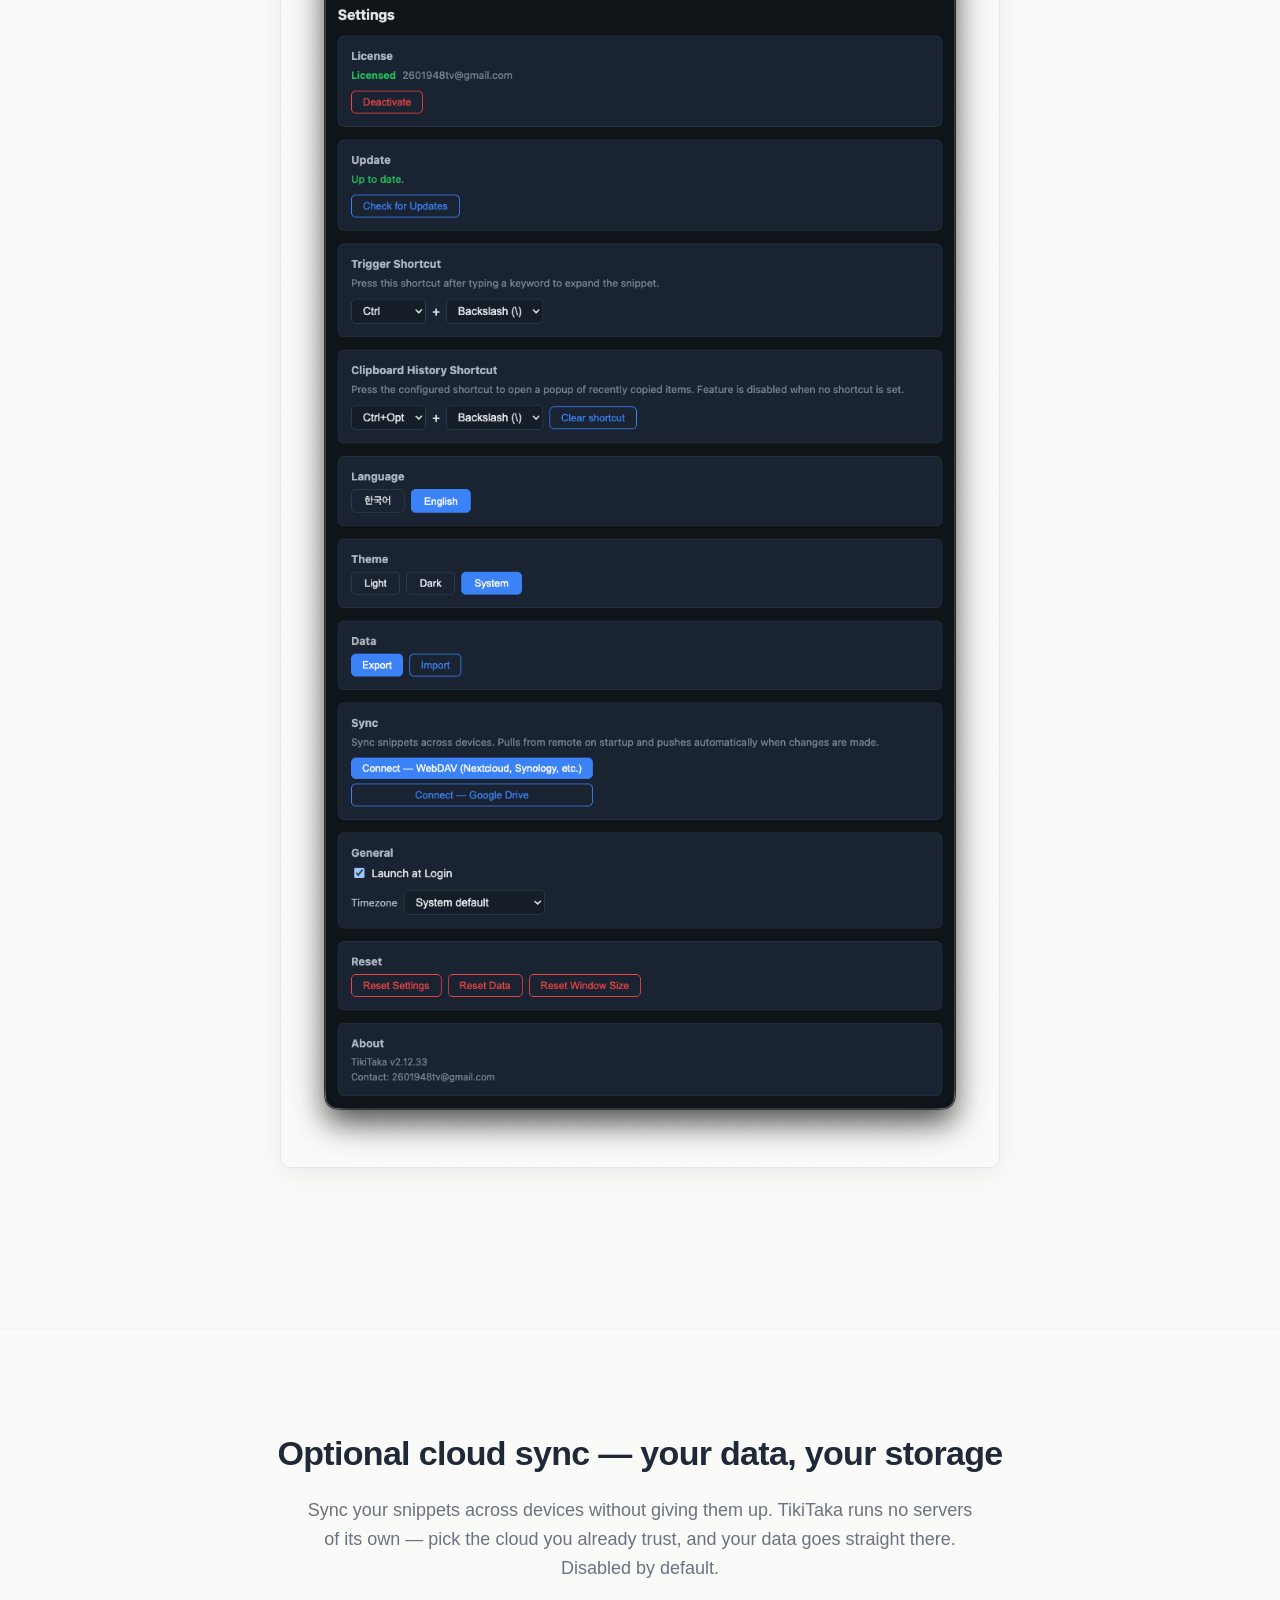
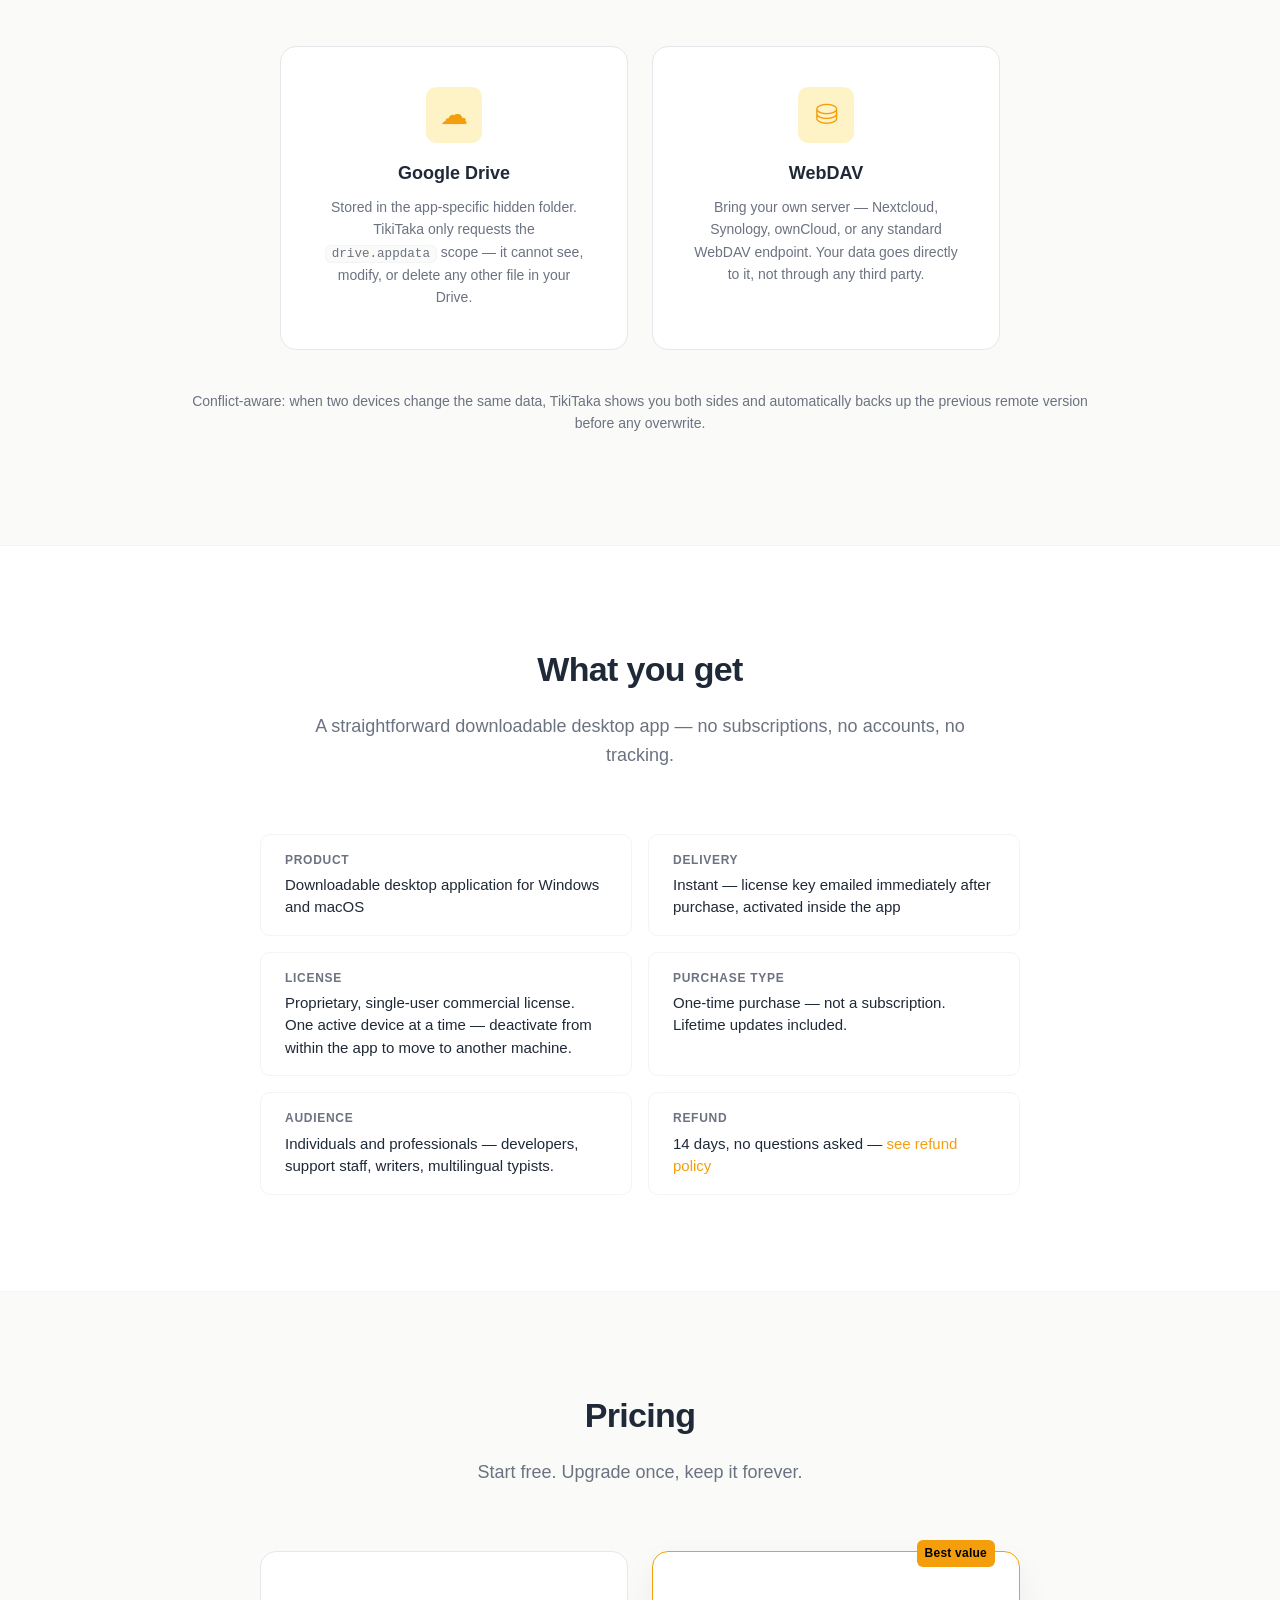
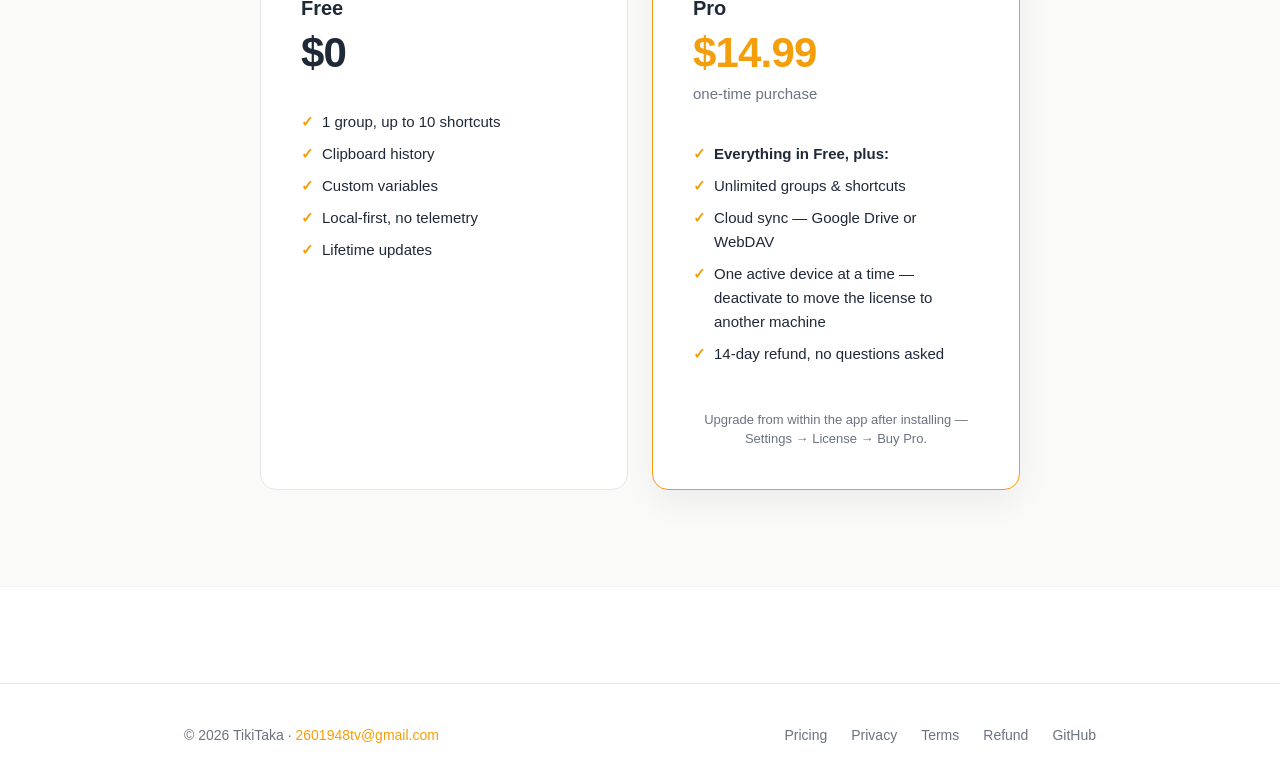
==== commit a81fea55: "site: remove Early Bird, set Pro price to $14.99 flat" ====
--- a/index.html
+++ b/index.html
@@ -62,7 +62,7 @@
       {
         "@type": "Offer",
         "name": "Pro",
-        "price": "9.99",
+        "price": "14.99",
         "priceCurrency": "USD"
       }
     ],
@@ -496,10 +496,9 @@
           <div class="pricing-card pricing-card-highlight">
             <h3 class="pricing-tier">Pro</h3>
             <div class="pricing-amount">
-              <span class="pricing-early-bird">$9.99</span>
-              <span class="pricing-original">$14.99</span>
+              <span class="pricing-price">$14.99</span>
             </div>
-            <div class="pricing-once">one-time purchase · early bird</div>
+            <div class="pricing-once">one-time purchase</div>
             <ul class="pricing-features">
               <li><strong>Everything in Free, plus:</strong></li>
               <li>Unlimited groups &amp; shortcuts</li>
@@ -834,10 +833,9 @@
           <div class="pricing-card pricing-card-highlight">
             <h3 class="pricing-tier">Pro</h3>
             <div class="pricing-amount">
-              <span class="pricing-early-bird">$9.99</span>
-              <span class="pricing-original">$14.99</span>
+              <span class="pricing-price">$14.99</span>
             </div>
-            <div class="pricing-once">1회 결제 · 얼리버드</div>
+            <div class="pricing-once">1회 결제</div>
             <ul class="pricing-features">
               <li><strong>무료 플랜의 모든 기능 포함</strong></li>
               <li>그룹 · 단축어 무제한</li>
--- a/assets/style.css
+++ b/assets/style.css
@@ -752,16 +752,8 @@
   flex-wrap: wrap;
 }
 
-.pricing-early-bird {
+.pricing-price {
   color: var(--color-accent);
-}
-
-.pricing-original {
-  font-size: 24px;
-  font-weight: 600;
-  color: var(--color-text-muted);
-  text-decoration: line-through;
-  letter-spacing: -0.01em;
 }
 
 .pricing-once {
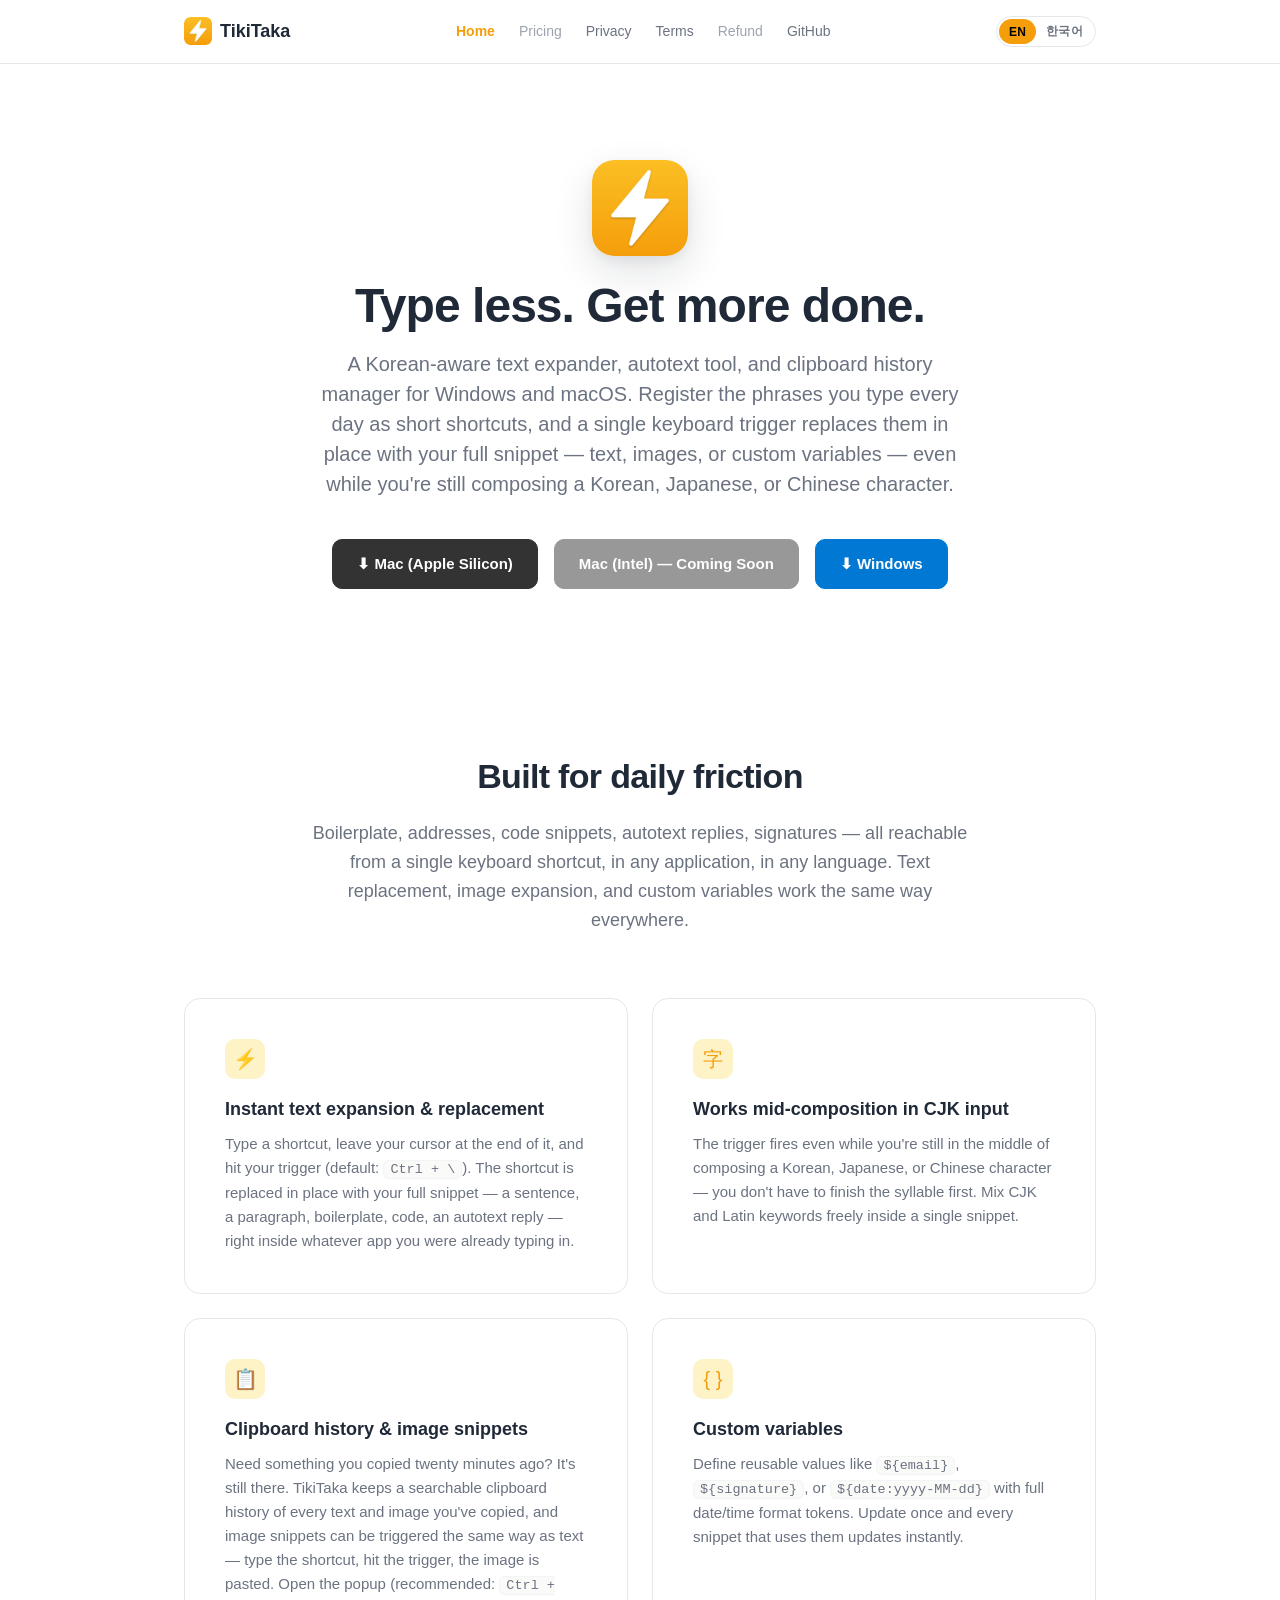
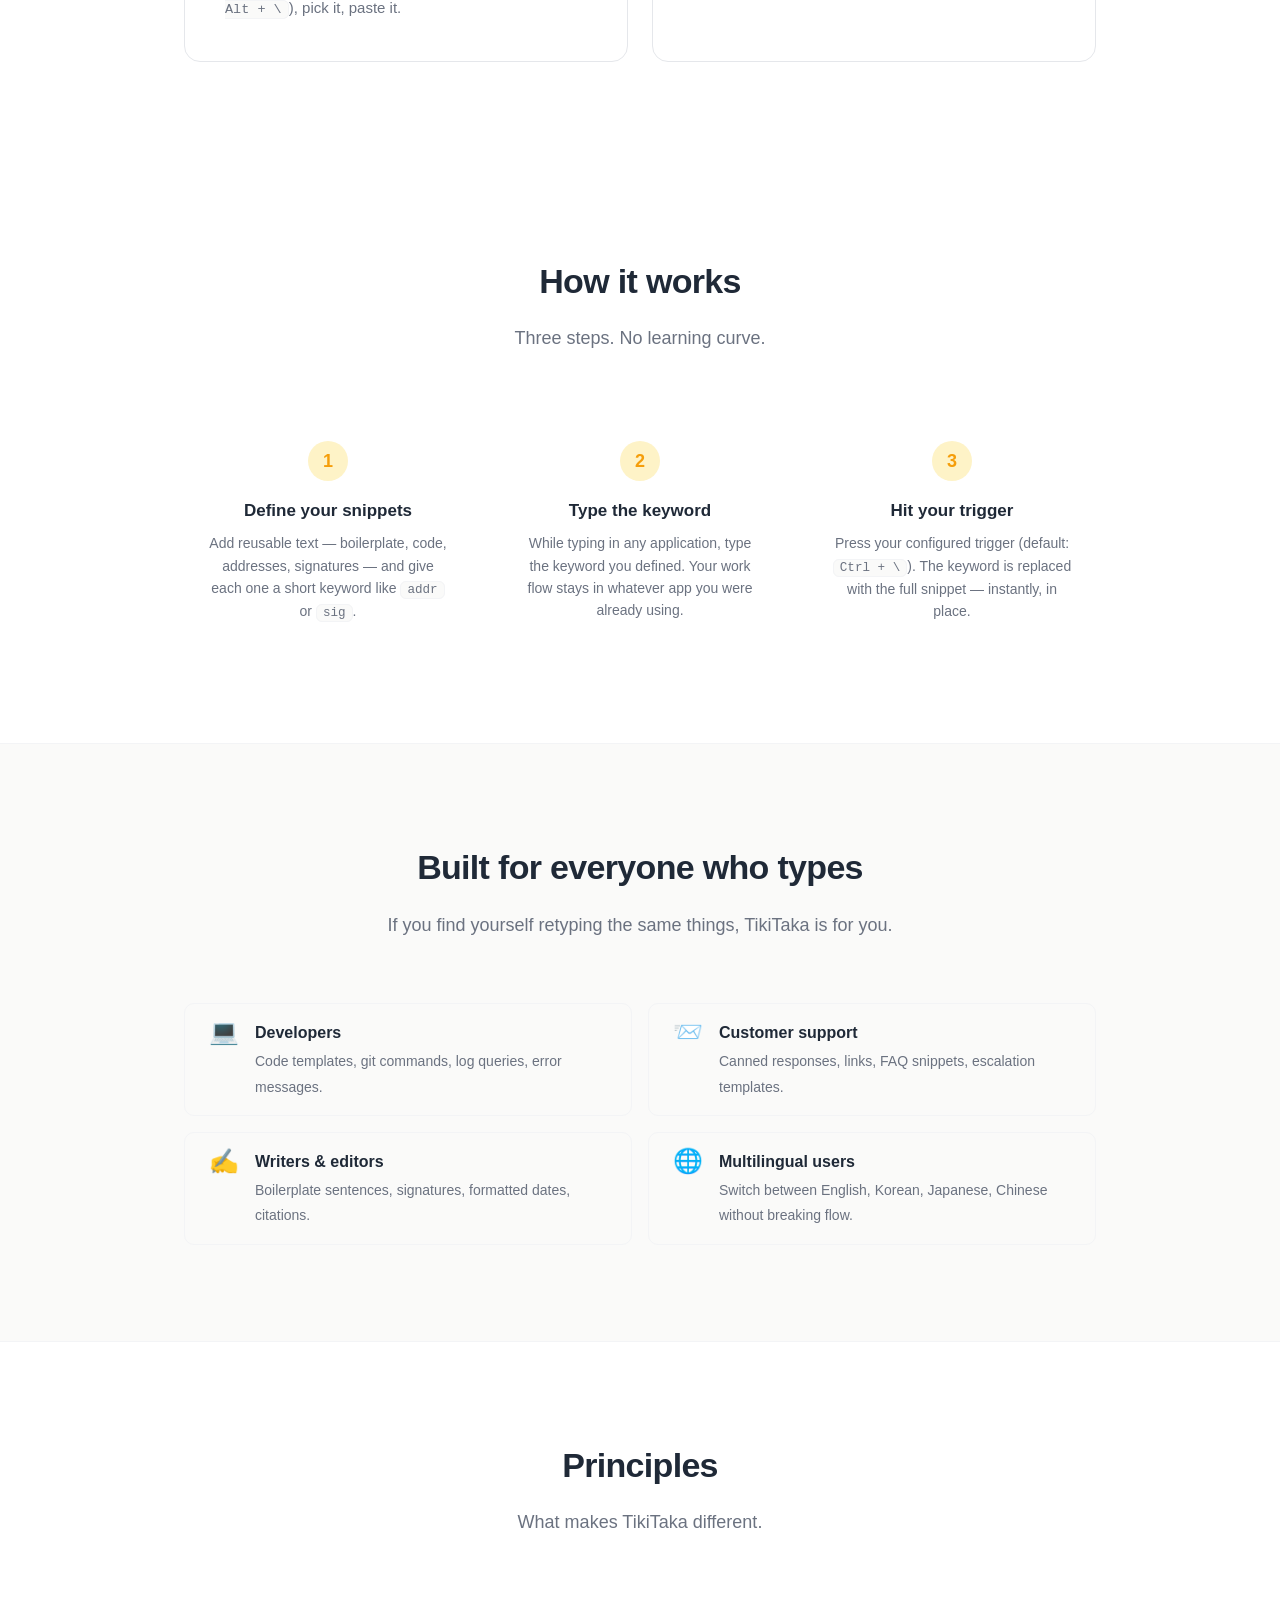
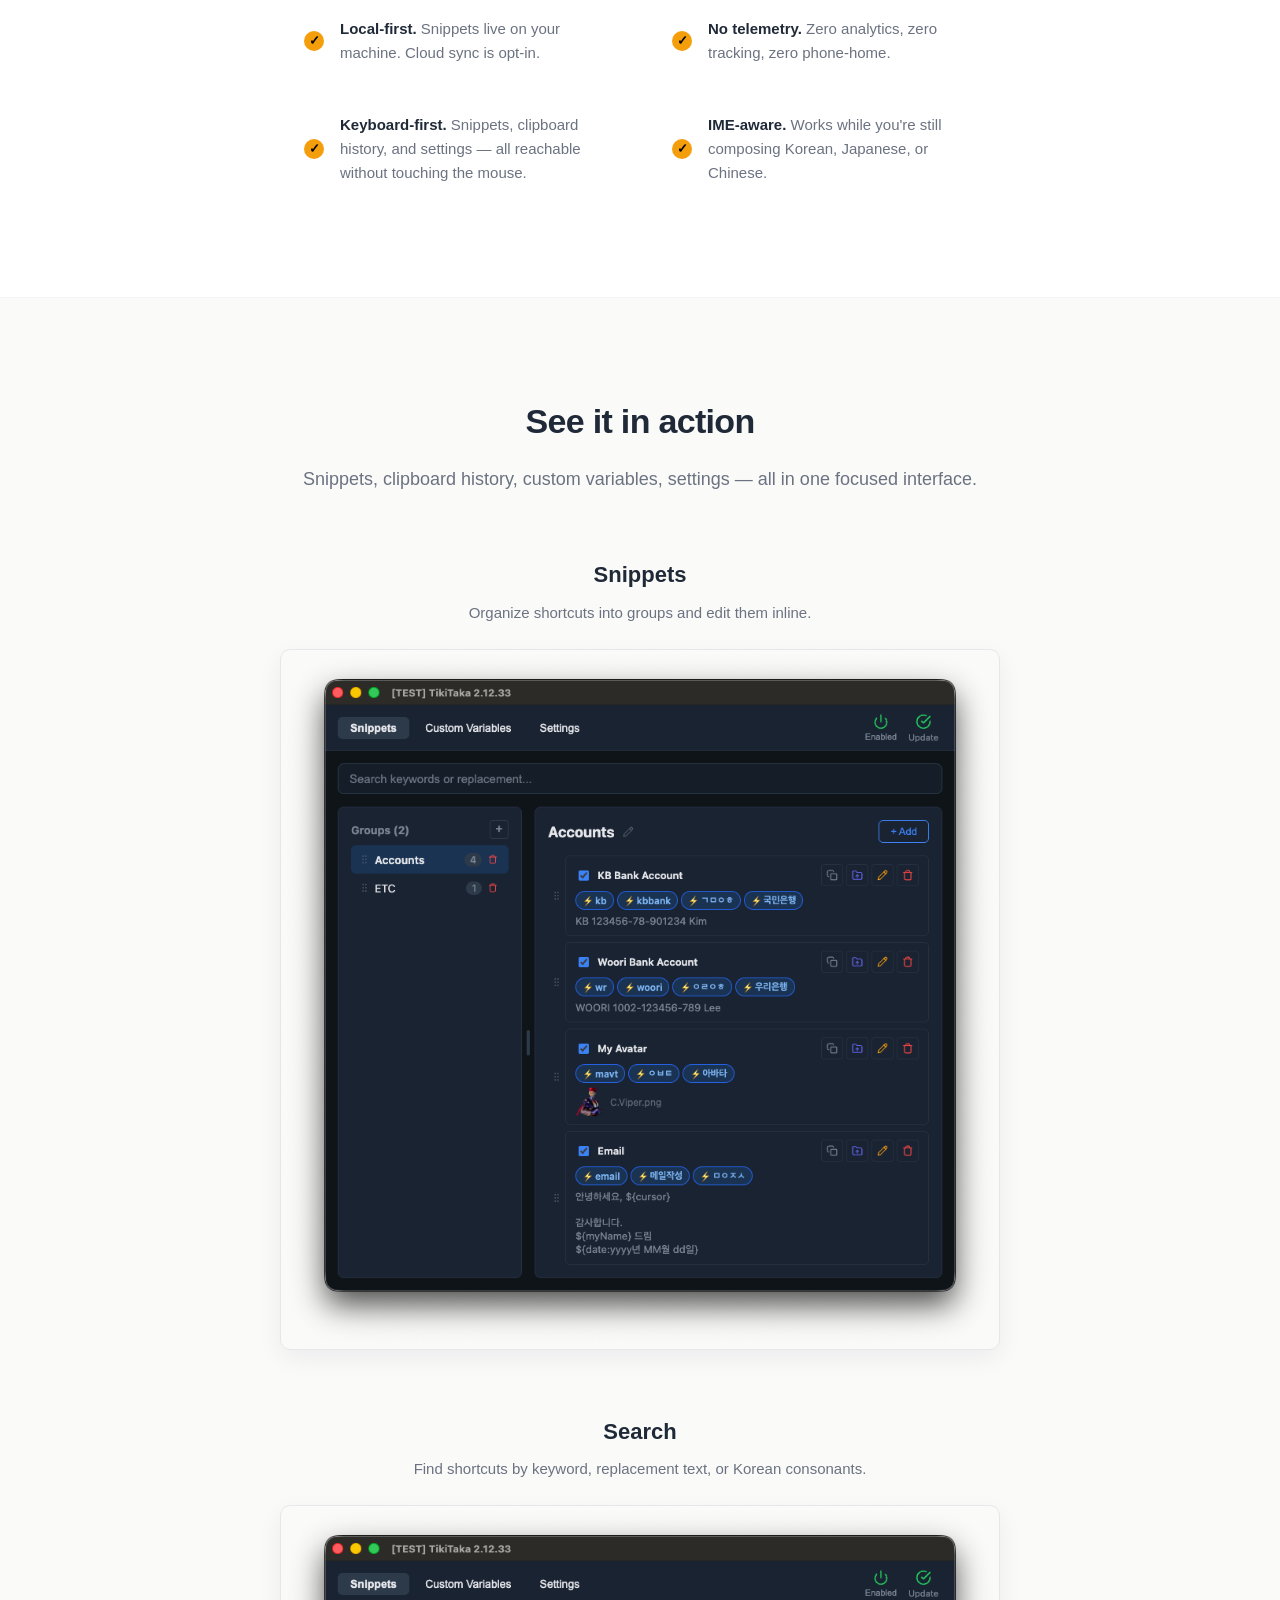
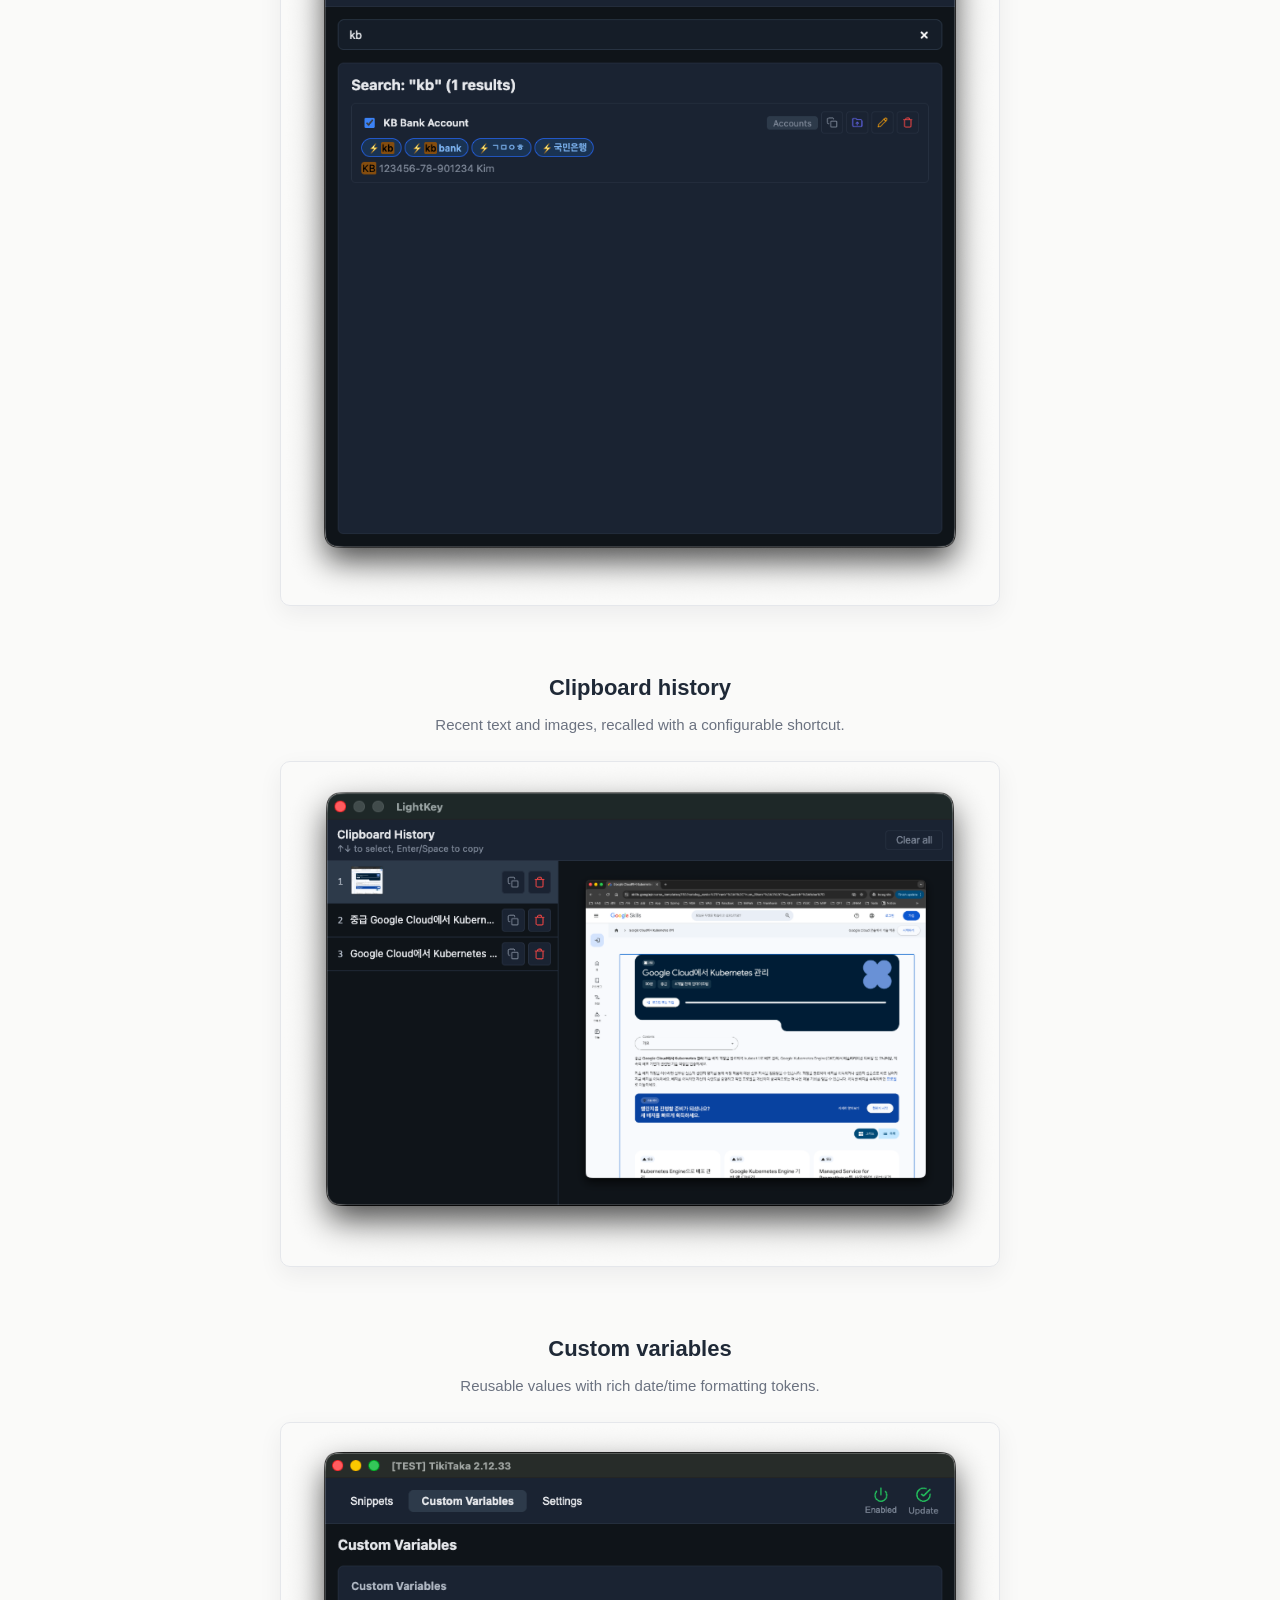
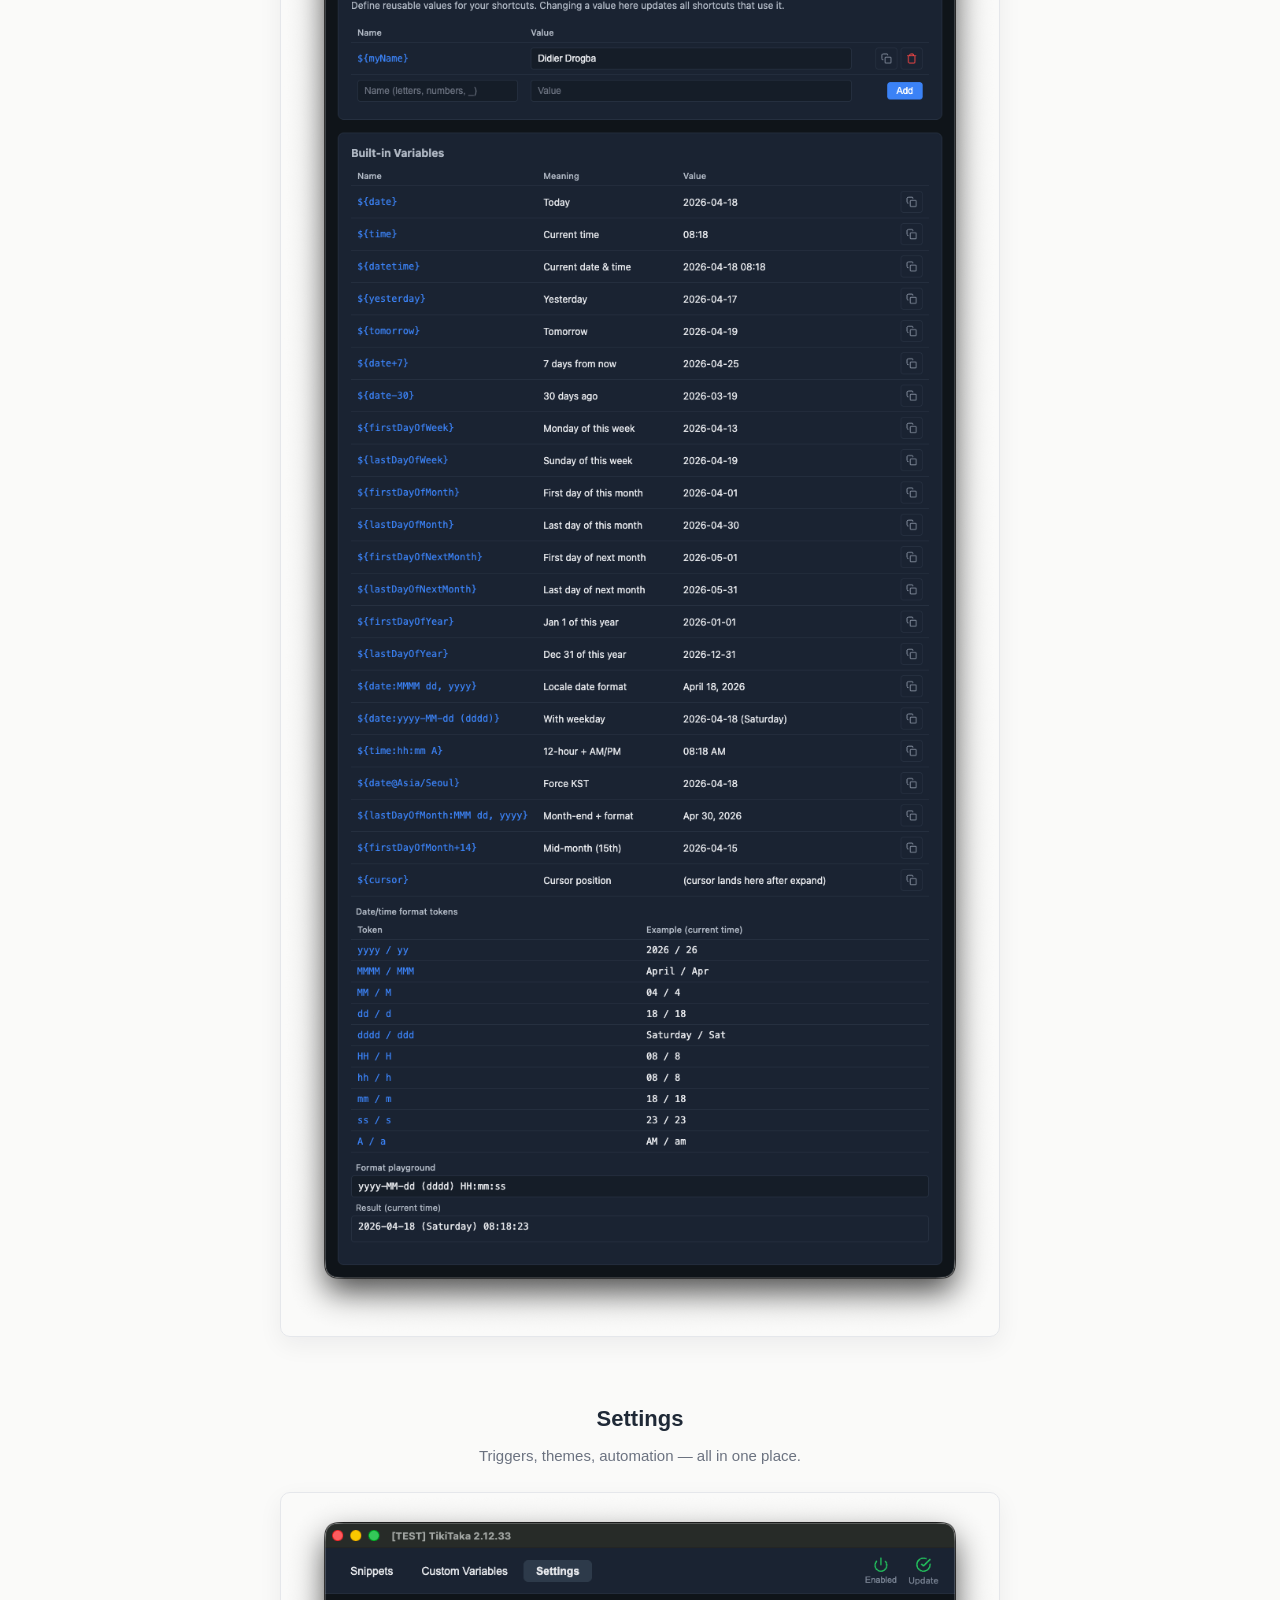
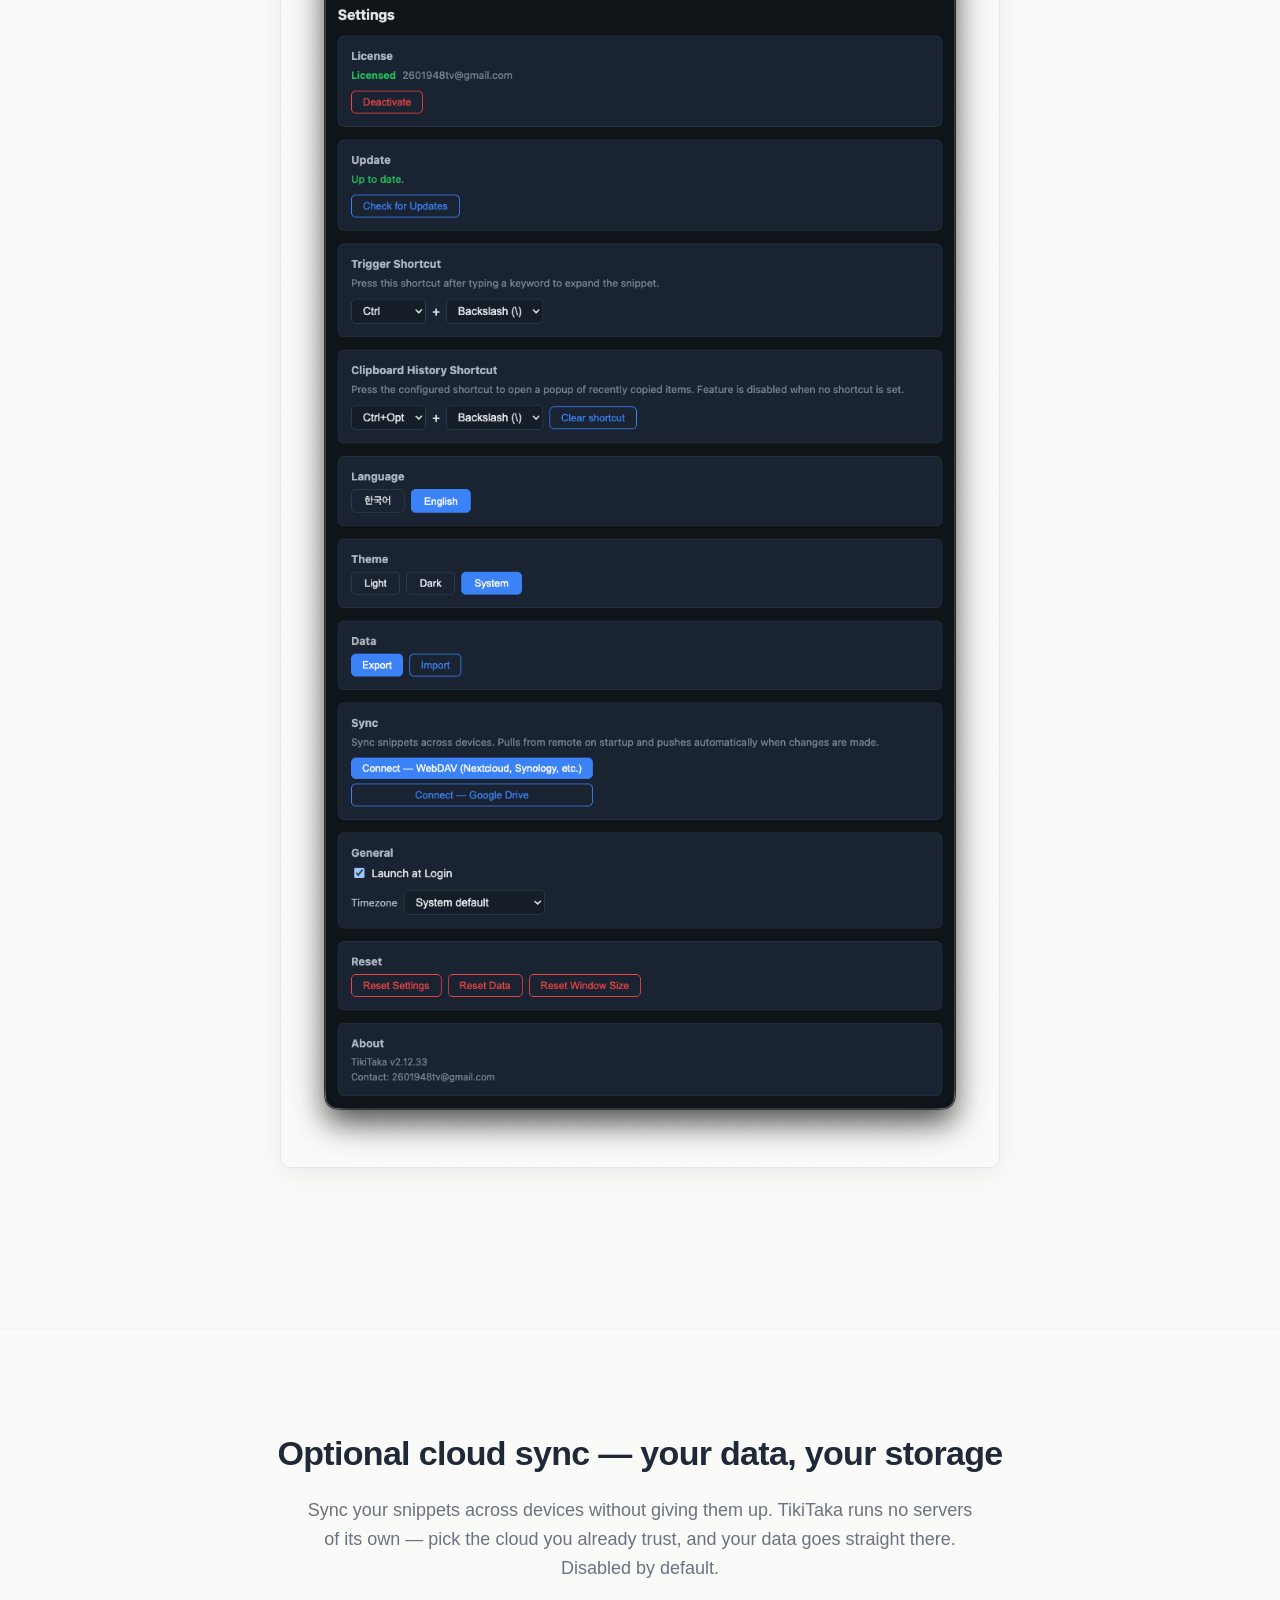
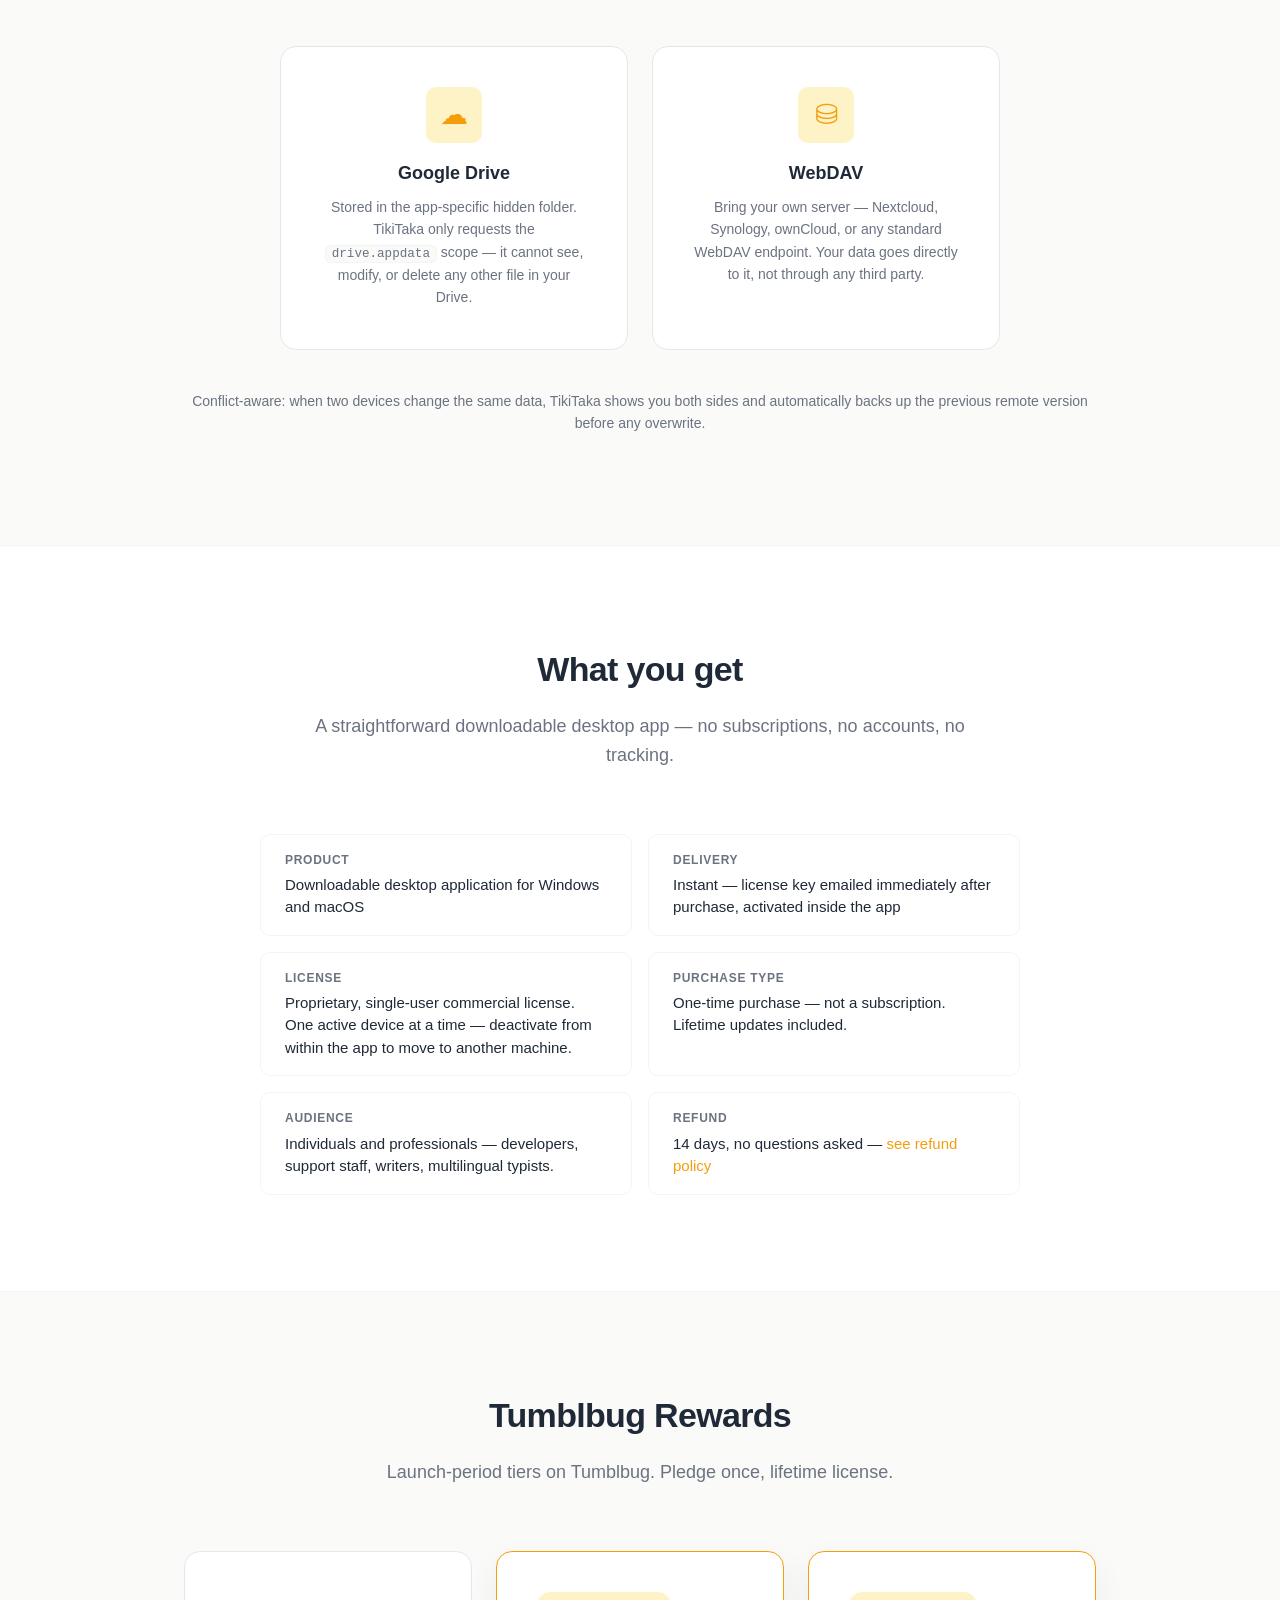
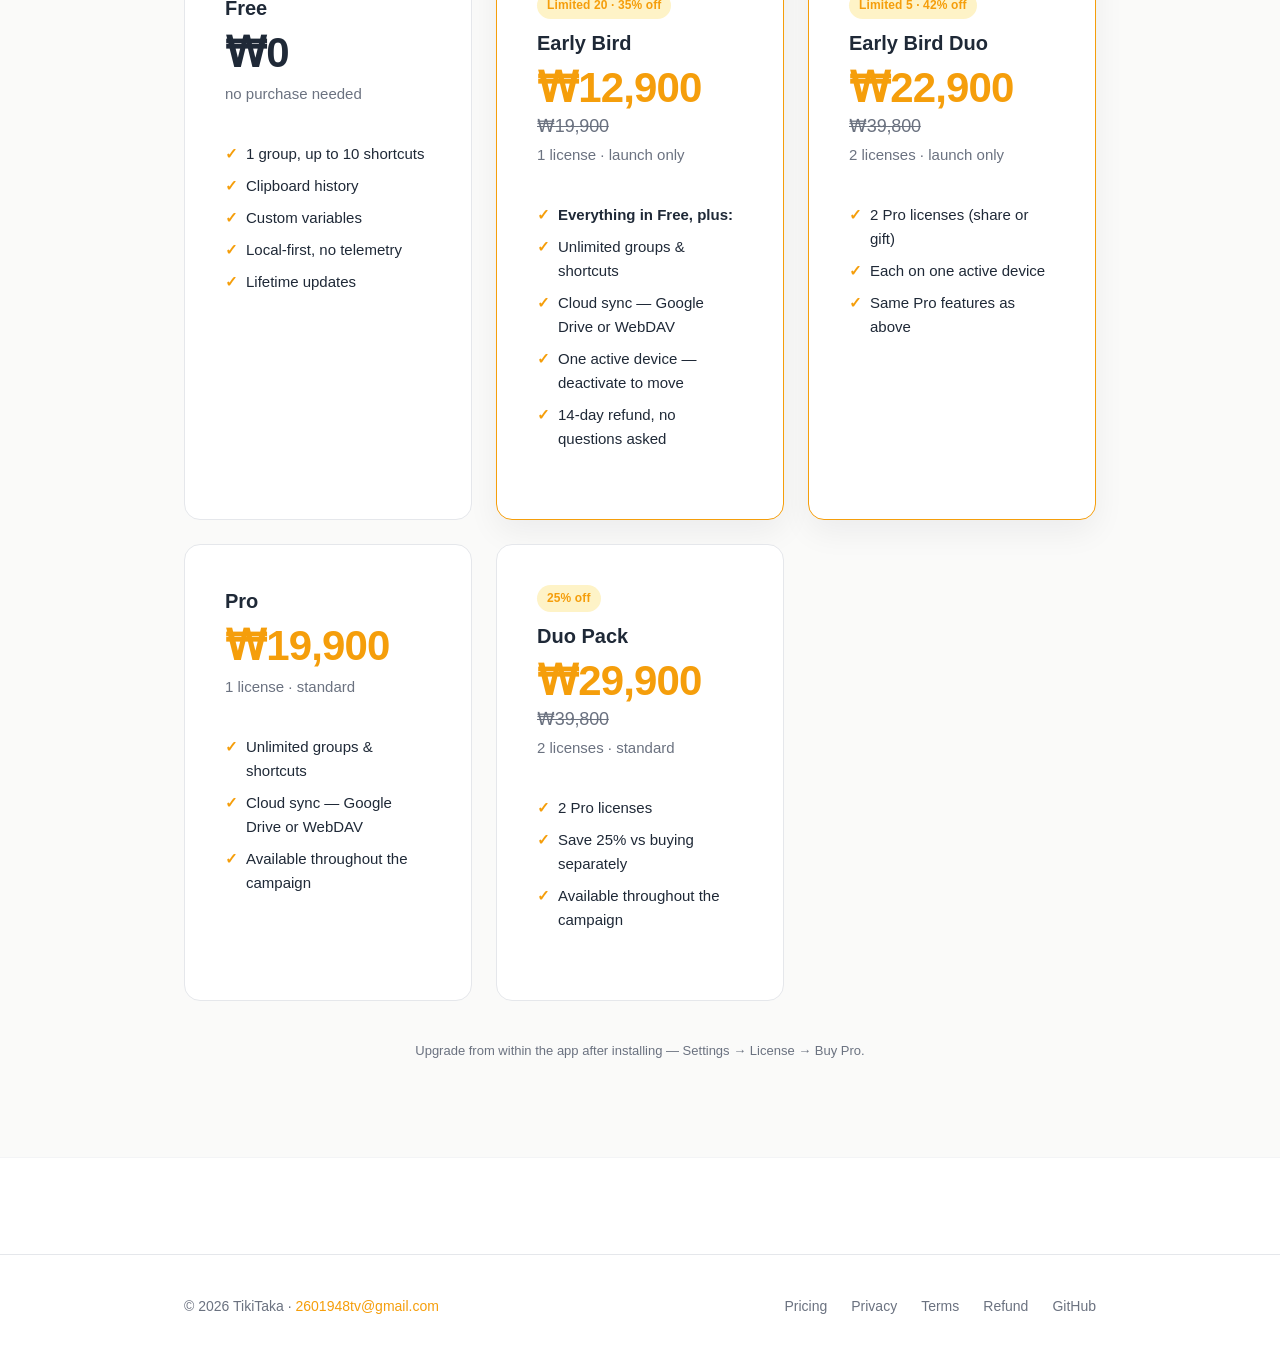
==== commit 75e65c54: "site: Tumblbug launch tiers (얼리버드/Duo/정가/Duo Pack, KRW)" ====
--- a/index.html
+++ b/index.html
@@ -57,13 +57,33 @@
         "@type": "Offer",
         "name": "Free",
         "price": "0",
-        "priceCurrency": "USD"
+        "priceCurrency": "KRW"
+      },
+      {
+        "@type": "Offer",
+        "name": "Early Bird",
+        "price": "12900",
+        "priceCurrency": "KRW",
+        "availability": "https://schema.org/LimitedAvailability"
+      },
+      {
+        "@type": "Offer",
+        "name": "Early Bird Duo",
+        "price": "22900",
+        "priceCurrency": "KRW",
+        "availability": "https://schema.org/LimitedAvailability"
       },
       {
         "@type": "Offer",
         "name": "Pro",
-        "price": "14.99",
-        "priceCurrency": "USD"
+        "price": "19900",
+        "priceCurrency": "KRW"
+      },
+      {
+        "@type": "Offer",
+        "name": "Duo Pack",
+        "price": "29900",
+        "priceCurrency": "KRW"
       }
     ],
     "author": {
@@ -479,12 +499,13 @@
 <!-- ── Pricing ───────────────────────────────────────── -->
     <section class="alt-bg" id="pricing" data-anchor="pricing">
       <div class="container">
-        <h2 class="section-title">Pricing</h2>
-        <p class="section-lead">Start free. Upgrade once, keep it forever.</p>
-        <div class="pricing-grid">
+        <h2 class="section-title">Tumblbug Rewards</h2>
+        <p class="section-lead">Launch-period tiers on Tumblbug. Pledge once, lifetime license.</p>
+        <div class="pricing-grid pricing-grid-tumblbug">
           <div class="pricing-card">
             <h3 class="pricing-tier">Free</h3>
-            <div class="pricing-amount">$0</div>
+            <div class="pricing-amount">₩0</div>
+            <div class="pricing-once">no purchase needed</div>
             <ul class="pricing-features">
               <li>1 group, up to 10 shortcuts</li>
               <li>Clipboard history</li>
@@ -493,24 +514,66 @@
               <li>Lifetime updates</li>
             </ul>
           </div>
-          <div class="pricing-card pricing-card-highlight">
-            <h3 class="pricing-tier">Pro</h3>
+          <div class="pricing-card pricing-card-promoted">
+            <span class="pricing-badge">Limited 20 · 35% off</span>
+            <h3 class="pricing-tier">Early Bird</h3>
             <div class="pricing-amount">
-              <span class="pricing-price">$14.99</span>
+              <span class="pricing-price">₩12,900</span>
+              <span class="pricing-original">₩19,900</span>
             </div>
-            <div class="pricing-once">one-time purchase</div>
+            <div class="pricing-once">1 license · launch only</div>
             <ul class="pricing-features">
               <li><strong>Everything in Free, plus:</strong></li>
               <li>Unlimited groups &amp; shortcuts</li>
               <li>Cloud sync — Google Drive or WebDAV</li>
-              <li>One active device at a time — deactivate to move the license to another machine</li>
+              <li>One active device — deactivate to move</li>
               <li>14-day refund, no questions asked</li>
             </ul>
-            <p class="pricing-note">
-              Upgrade from within the app after installing — Settings → License → Buy Pro.
-            </p>
-          </div>
-        </div>
+          </div>
+          <div class="pricing-card pricing-card-promoted">
+            <span class="pricing-badge">Limited 5 · 42% off</span>
+            <h3 class="pricing-tier">Early Bird Duo</h3>
+            <div class="pricing-amount">
+              <span class="pricing-price">₩22,900</span>
+              <span class="pricing-original">₩39,800</span>
+            </div>
+            <div class="pricing-once">2 licenses · launch only</div>
+            <ul class="pricing-features">
+              <li>2 Pro licenses (share or gift)</li>
+              <li>Each on one active device</li>
+              <li>Same Pro features as above</li>
+            </ul>
+          </div>
+          <div class="pricing-card">
+            <h3 class="pricing-tier">Pro</h3>
+            <div class="pricing-amount">
+              <span class="pricing-price">₩19,900</span>
+            </div>
+            <div class="pricing-once">1 license · standard</div>
+            <ul class="pricing-features">
+              <li>Unlimited groups &amp; shortcuts</li>
+              <li>Cloud sync — Google Drive or WebDAV</li>
+              <li>Available throughout the campaign</li>
+            </ul>
+          </div>
+          <div class="pricing-card">
+            <span class="pricing-badge">25% off</span>
+            <h3 class="pricing-tier">Duo Pack</h3>
+            <div class="pricing-amount">
+              <span class="pricing-price">₩29,900</span>
+              <span class="pricing-original">₩39,800</span>
+            </div>
+            <div class="pricing-once">2 licenses · standard</div>
+            <ul class="pricing-features">
+              <li>2 Pro licenses</li>
+              <li>Save 25% vs buying separately</li>
+              <li>Available throughout the campaign</li>
+            </ul>
+          </div>
+        </div>
+        <p class="pricing-note" style="text-align:center; margin-top: var(--space-xl);">
+          Upgrade from within the app after installing — Settings → License → Buy Pro.
+        </p>
       </div>
     </section>
 
@@ -816,12 +879,13 @@
 <!-- ── Pricing ───────────────────────────────────────── -->
     <section class="alt-bg" data-anchor="pricing">
       <div class="container">
-        <h2 class="section-title">가격</h2>
-        <p class="section-lead">무료로 시작하세요. 한 번 구매하면 평생 사용합니다.</p>
-        <div class="pricing-grid">
+        <h2 class="section-title">텀블벅 리워드</h2>
+        <p class="section-lead">텀블벅 런칭 기간 한정 가격. 1회 후원으로 평생 라이선스.</p>
+        <div class="pricing-grid pricing-grid-tumblbug">
           <div class="pricing-card">
             <h3 class="pricing-tier">Free</h3>
-            <div class="pricing-amount">$0</div>
+            <div class="pricing-amount">₩0</div>
+            <div class="pricing-once">구매 불필요</div>
             <ul class="pricing-features">
               <li>그룹 1개, 단축어 최대 10개</li>
               <li>클립보드 히스토리</li>
@@ -830,12 +894,14 @@
               <li>평생 업데이트</li>
             </ul>
           </div>
-          <div class="pricing-card pricing-card-highlight">
-            <h3 class="pricing-tier">Pro</h3>
+          <div class="pricing-card pricing-card-promoted">
+            <span class="pricing-badge">20명 한정 · 35% 할인</span>
+            <h3 class="pricing-tier">얼리버드 단일</h3>
             <div class="pricing-amount">
-              <span class="pricing-price">$14.99</span>
+              <span class="pricing-price">₩12,900</span>
+              <span class="pricing-original">₩19,900</span>
             </div>
-            <div class="pricing-once">1회 결제</div>
+            <div class="pricing-once">1 라이선스 · 런칭 한정</div>
             <ul class="pricing-features">
               <li><strong>무료 플랜의 모든 기능 포함</strong></li>
               <li>그룹 · 단축어 무제한</li>
@@ -843,11 +909,51 @@
               <li>활성 기기 1대 — 비활성화하면 다른 기기로 이동 가능</li>
               <li>14일 환불 보장 (사유 불문)</li>
             </ul>
-            <p class="pricing-note">
-              설치 후 앱 내에서 업그레이드 — 설정 → 라이센스 → Pro 구매.
-            </p>
-          </div>
-        </div>
+          </div>
+          <div class="pricing-card pricing-card-promoted">
+            <span class="pricing-badge">5명 한정 · 42% 할인</span>
+            <h3 class="pricing-tier">얼리버드 듀오 팩</h3>
+            <div class="pricing-amount">
+              <span class="pricing-price">₩22,900</span>
+              <span class="pricing-original">₩39,800</span>
+            </div>
+            <div class="pricing-once">2 라이선스 · 런칭 한정</div>
+            <ul class="pricing-features">
+              <li>Pro 라이선스 2개 (공유 또는 선물용)</li>
+              <li>각 1기기에서 활성화</li>
+              <li>위 Pro 기능 동일</li>
+            </ul>
+          </div>
+          <div class="pricing-card">
+            <h3 class="pricing-tier">일반 라이선스</h3>
+            <div class="pricing-amount">
+              <span class="pricing-price">₩19,900</span>
+            </div>
+            <div class="pricing-once">1 라이선스 · 정가</div>
+            <ul class="pricing-features">
+              <li>그룹 · 단축어 무제한</li>
+              <li>클라우드 동기화 (Google Drive · WebDAV)</li>
+              <li>캠페인 기간 내 상시 구매 가능</li>
+            </ul>
+          </div>
+          <div class="pricing-card">
+            <span class="pricing-badge">25% 할인</span>
+            <h3 class="pricing-tier">듀오 팩</h3>
+            <div class="pricing-amount">
+              <span class="pricing-price">₩29,900</span>
+              <span class="pricing-original">₩39,800</span>
+            </div>
+            <div class="pricing-once">2 라이선스 · 정가</div>
+            <ul class="pricing-features">
+              <li>Pro 라이선스 2개</li>
+              <li>개별 구매 대비 25% 절약</li>
+              <li>캠페인 기간 내 상시 구매 가능</li>
+            </ul>
+          </div>
+        </div>
+        <p class="pricing-note" style="text-align:center; margin-top: var(--space-xl);">
+          설치 후 앱 내에서 업그레이드 — 설정 → 라이센스 → Pro 구매.
+        </p>
       </div>
     </section>
 
--- a/assets/style.css
+++ b/assets/style.css
@@ -754,6 +754,38 @@
 
 .pricing-price {
   color: var(--color-accent);
+}
+
+.pricing-original {
+  font-size: 18px;
+  font-weight: 500;
+  color: var(--color-text-muted);
+  text-decoration: line-through;
+  letter-spacing: -0.01em;
+}
+
+/* Tumblbug 캠페인용 — 5장 카드 자동 배치 + 비강조 promoted 카드 */
+.pricing-grid-tumblbug {
+  grid-template-columns: repeat(auto-fit, minmax(220px, 1fr));
+  max-width: 100%;
+}
+
+.pricing-card-promoted {
+  border-color: var(--color-accent);
+  box-shadow: 0 12px 32px var(--color-shadow);
+}
+
+.pricing-badge {
+  display: inline-block;
+  background: var(--color-accent-soft);
+  color: var(--color-accent);
+  padding: 4px 10px;
+  border-radius: 999px;
+  font-size: 12px;
+  font-weight: 700;
+  margin-bottom: var(--space-sm);
+  align-self: flex-start;
+  letter-spacing: 0.01em;
 }
 
 .pricing-once {
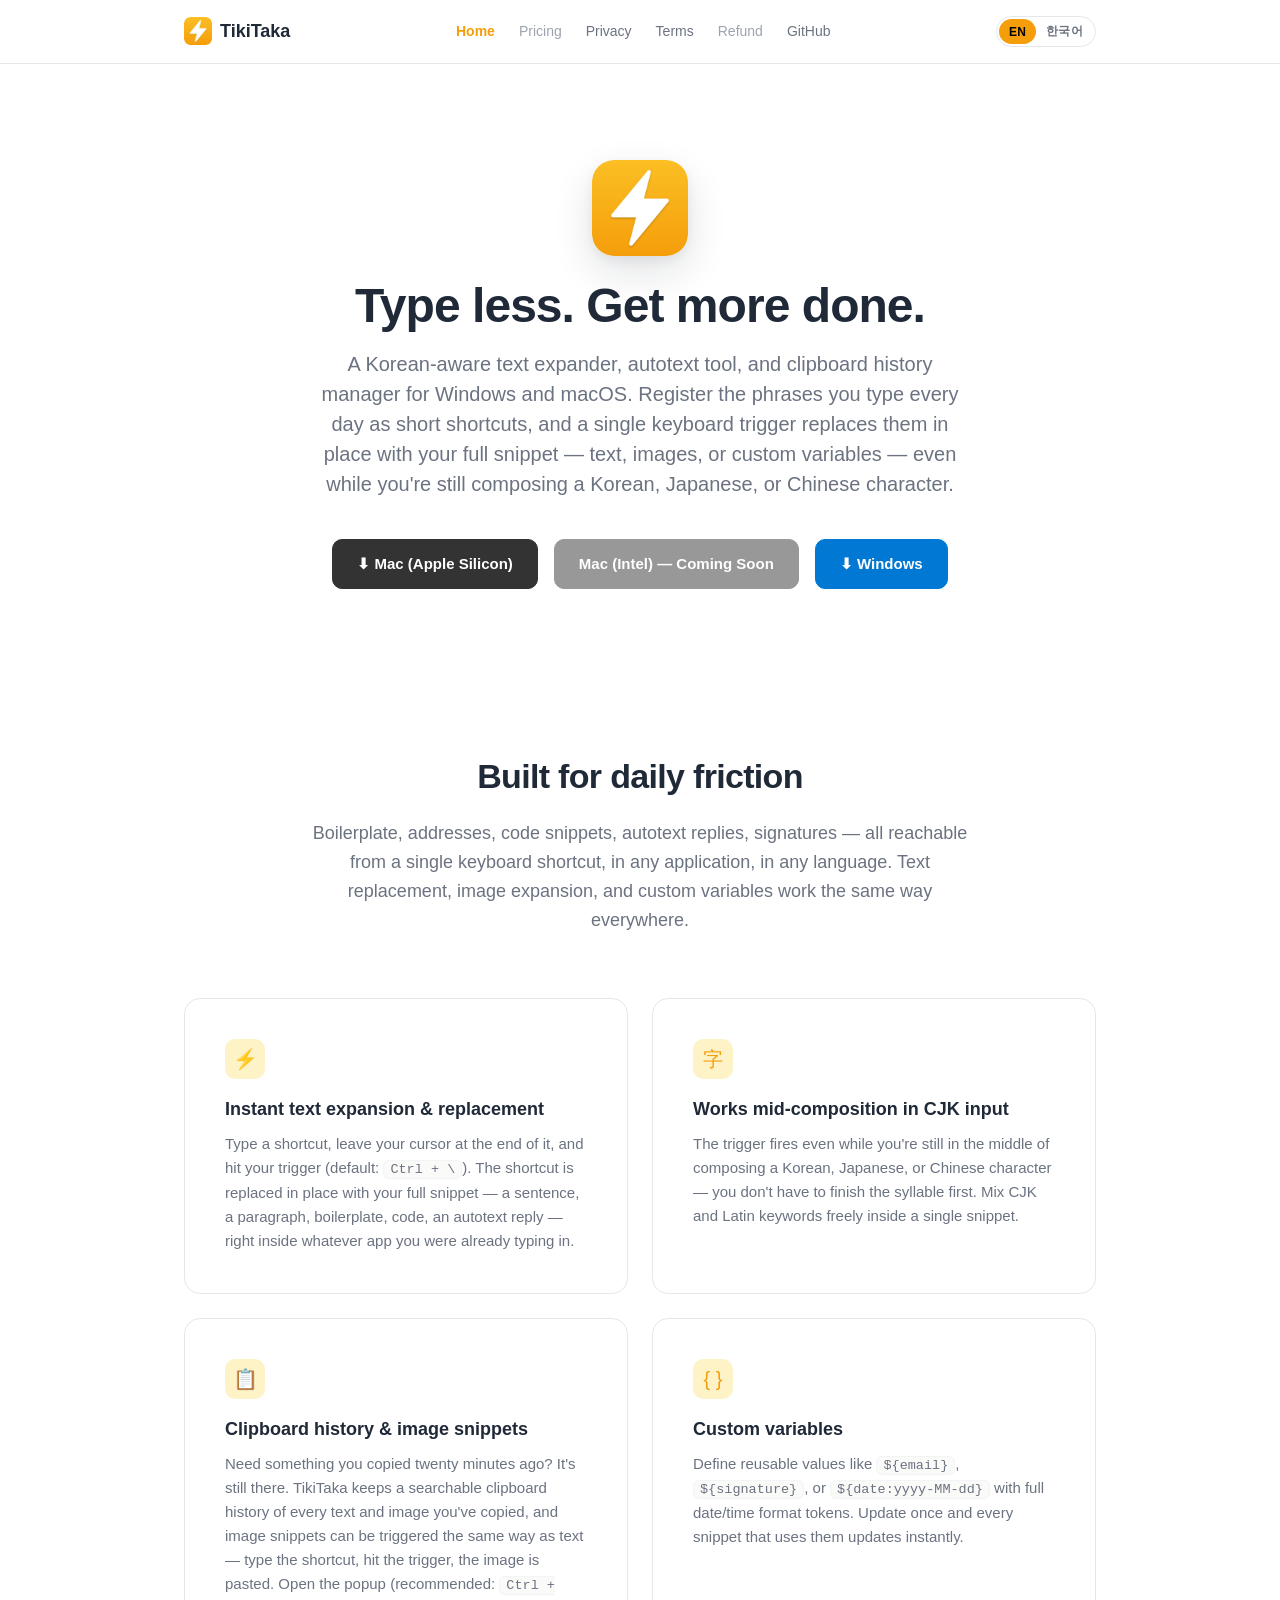
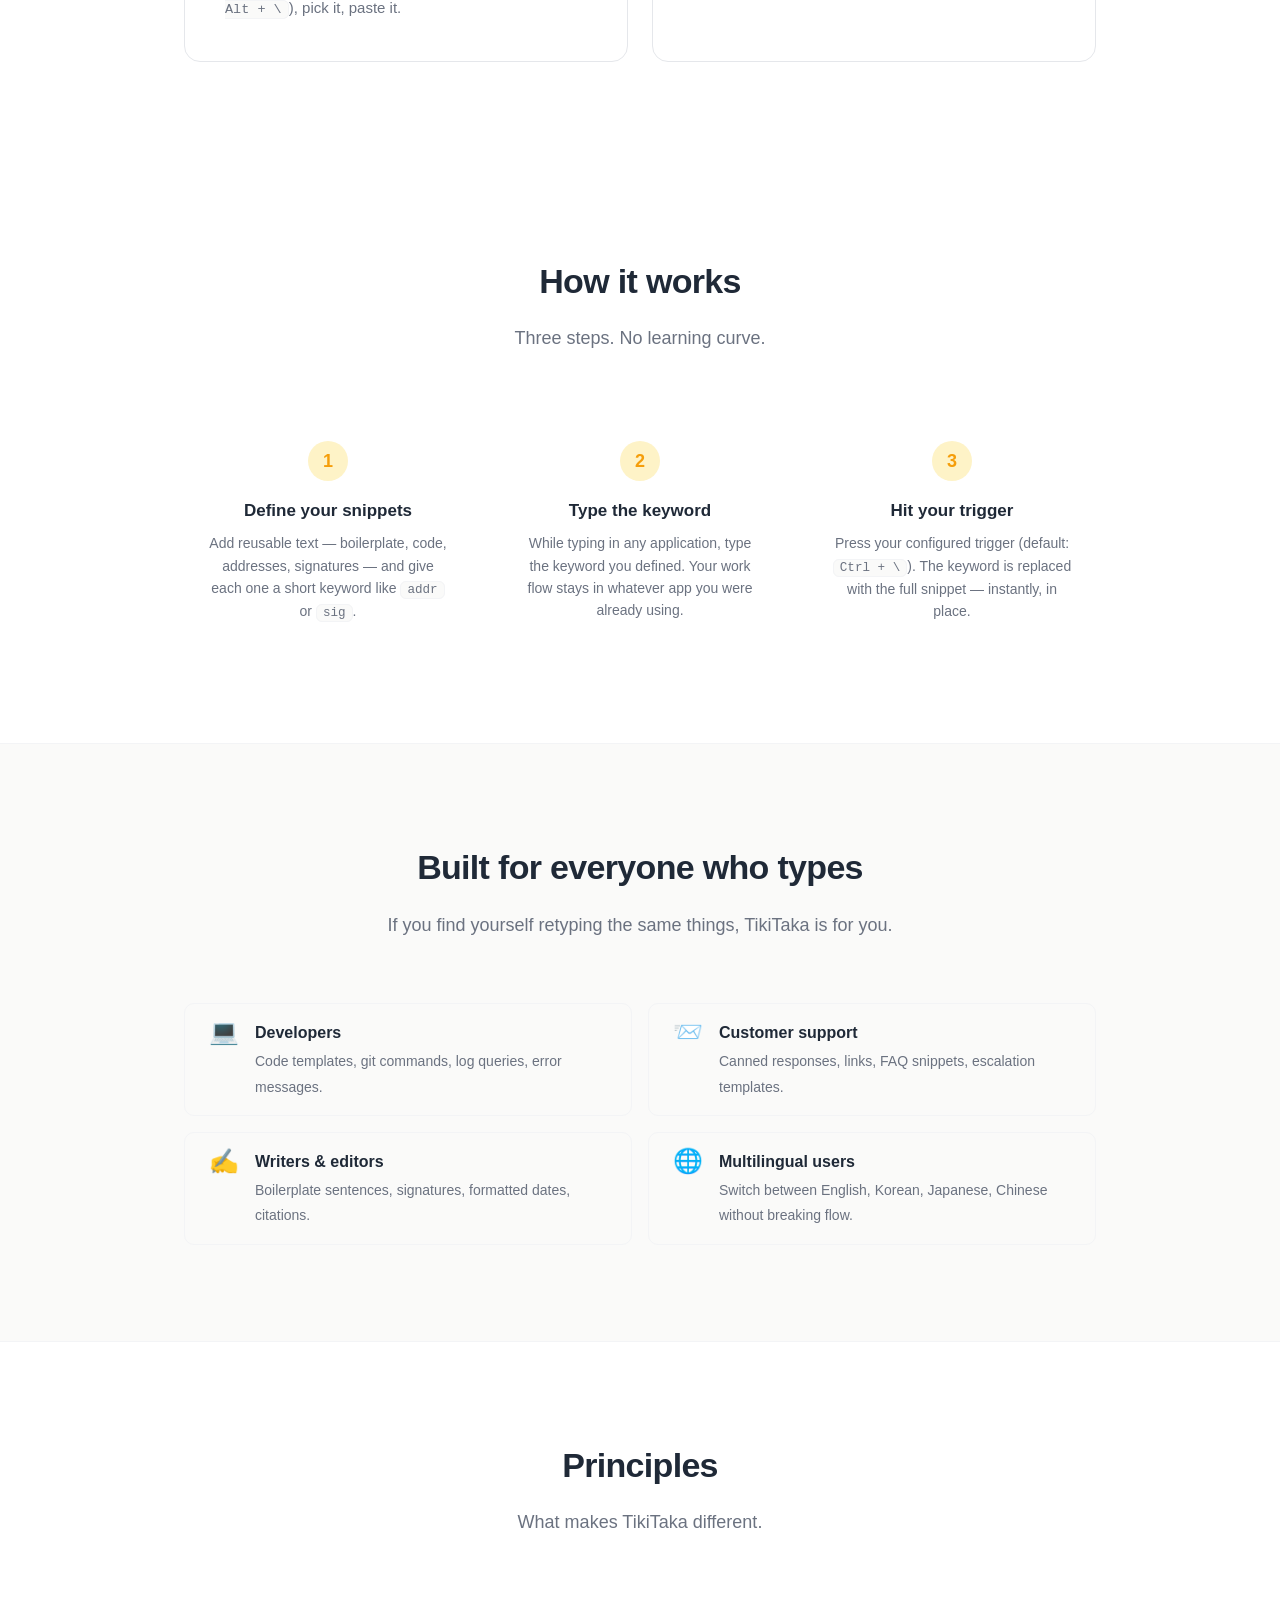
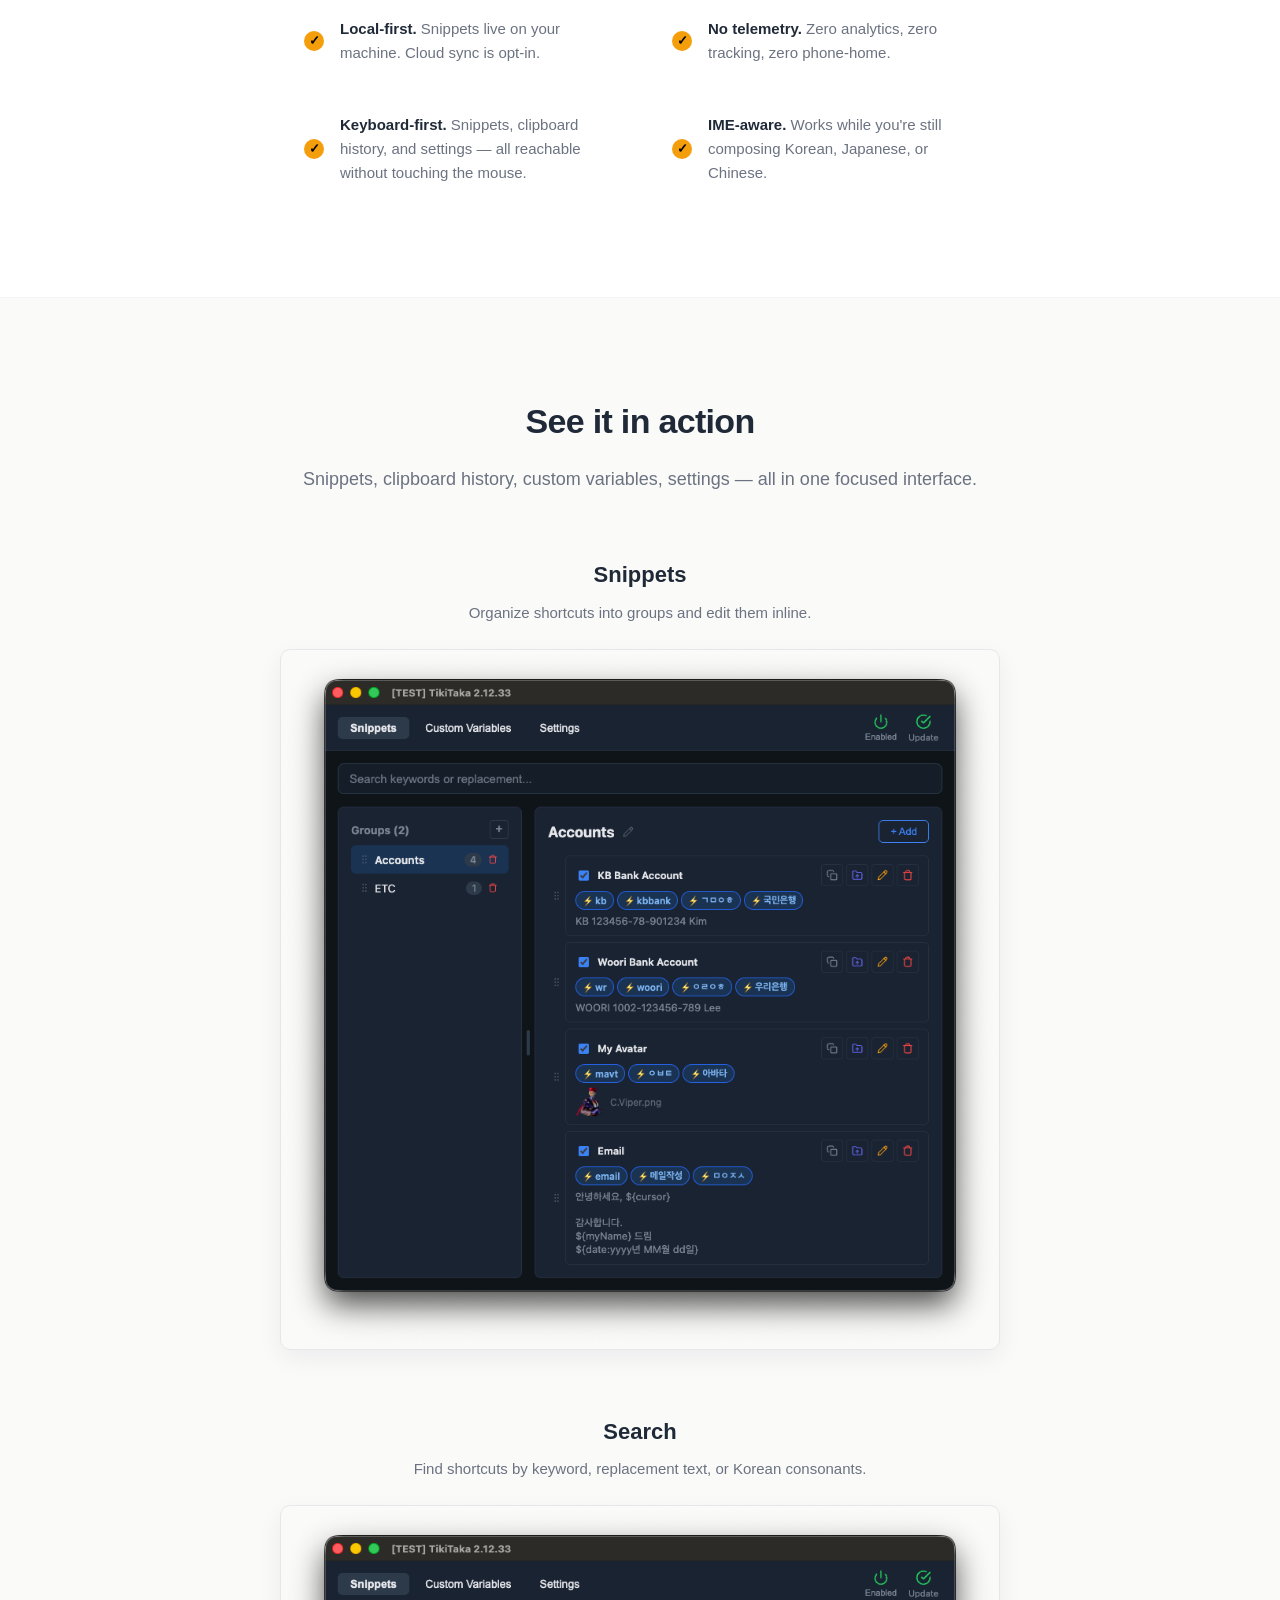
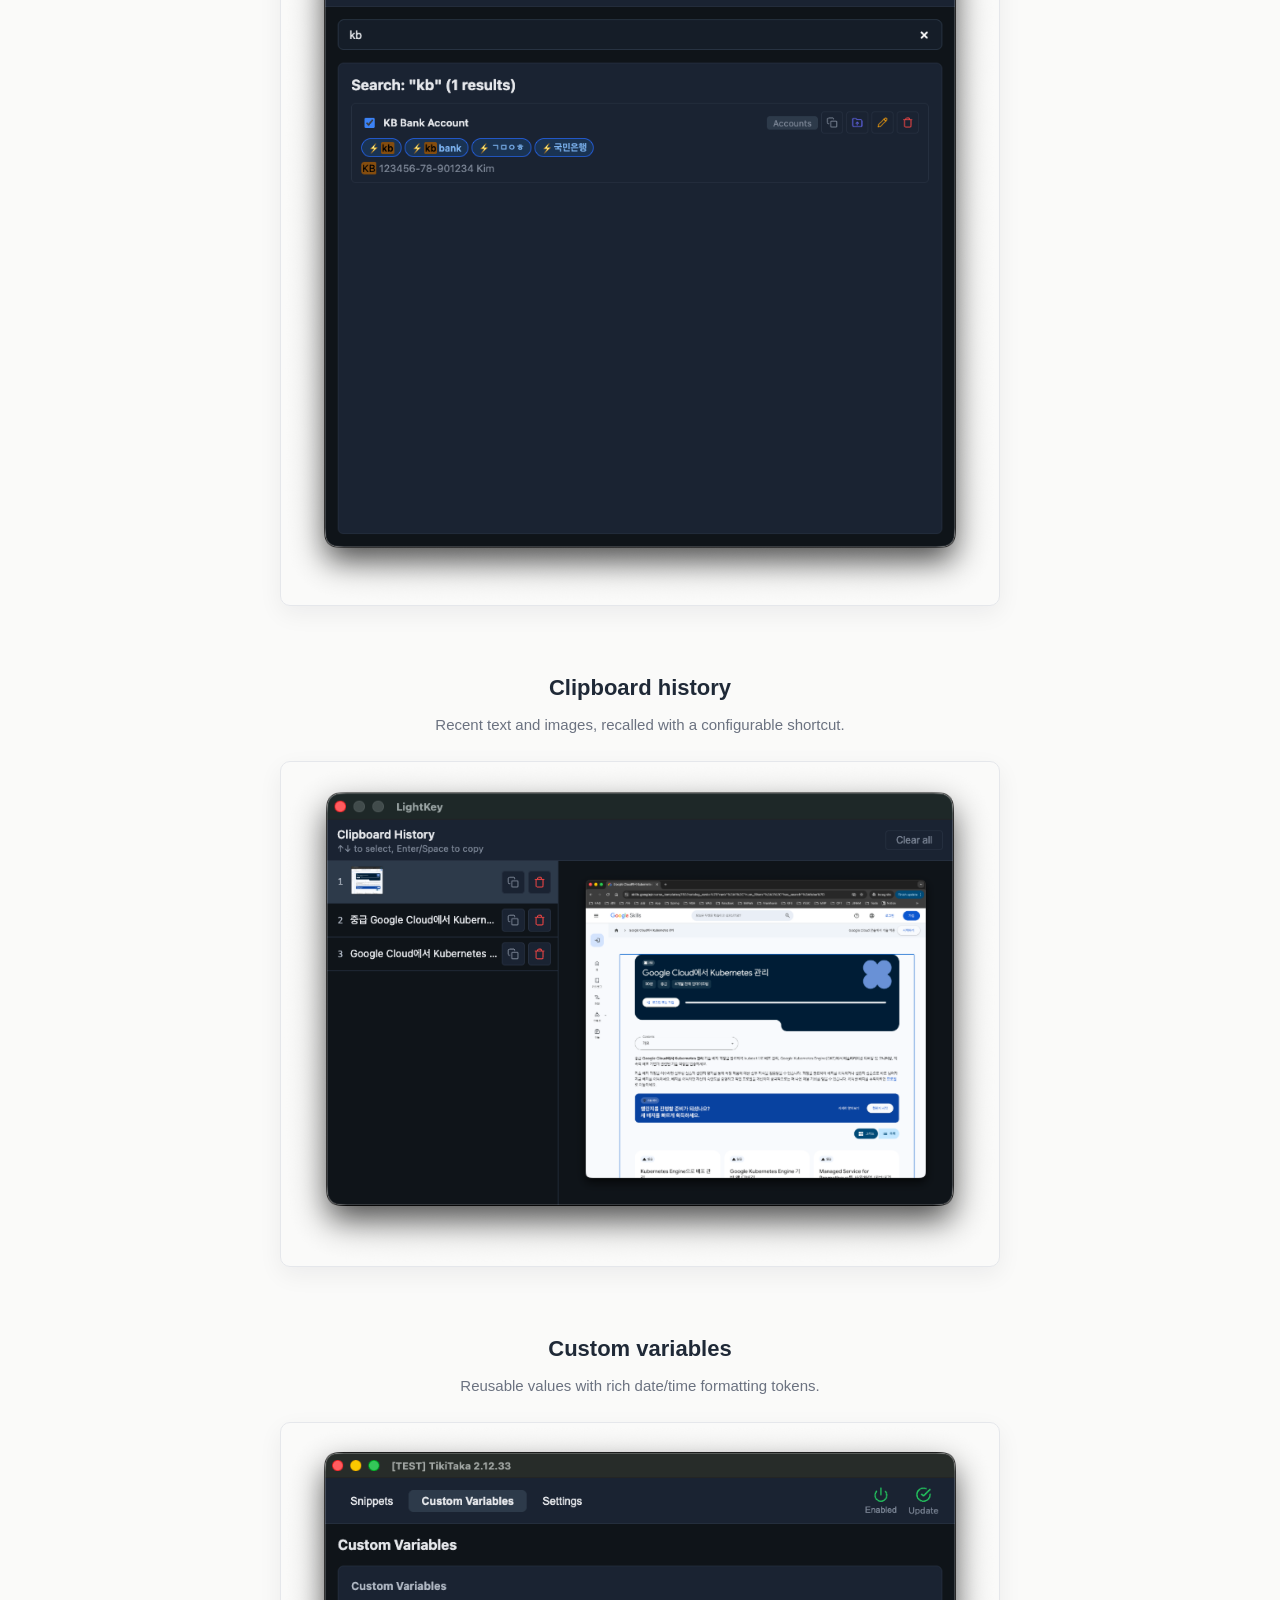
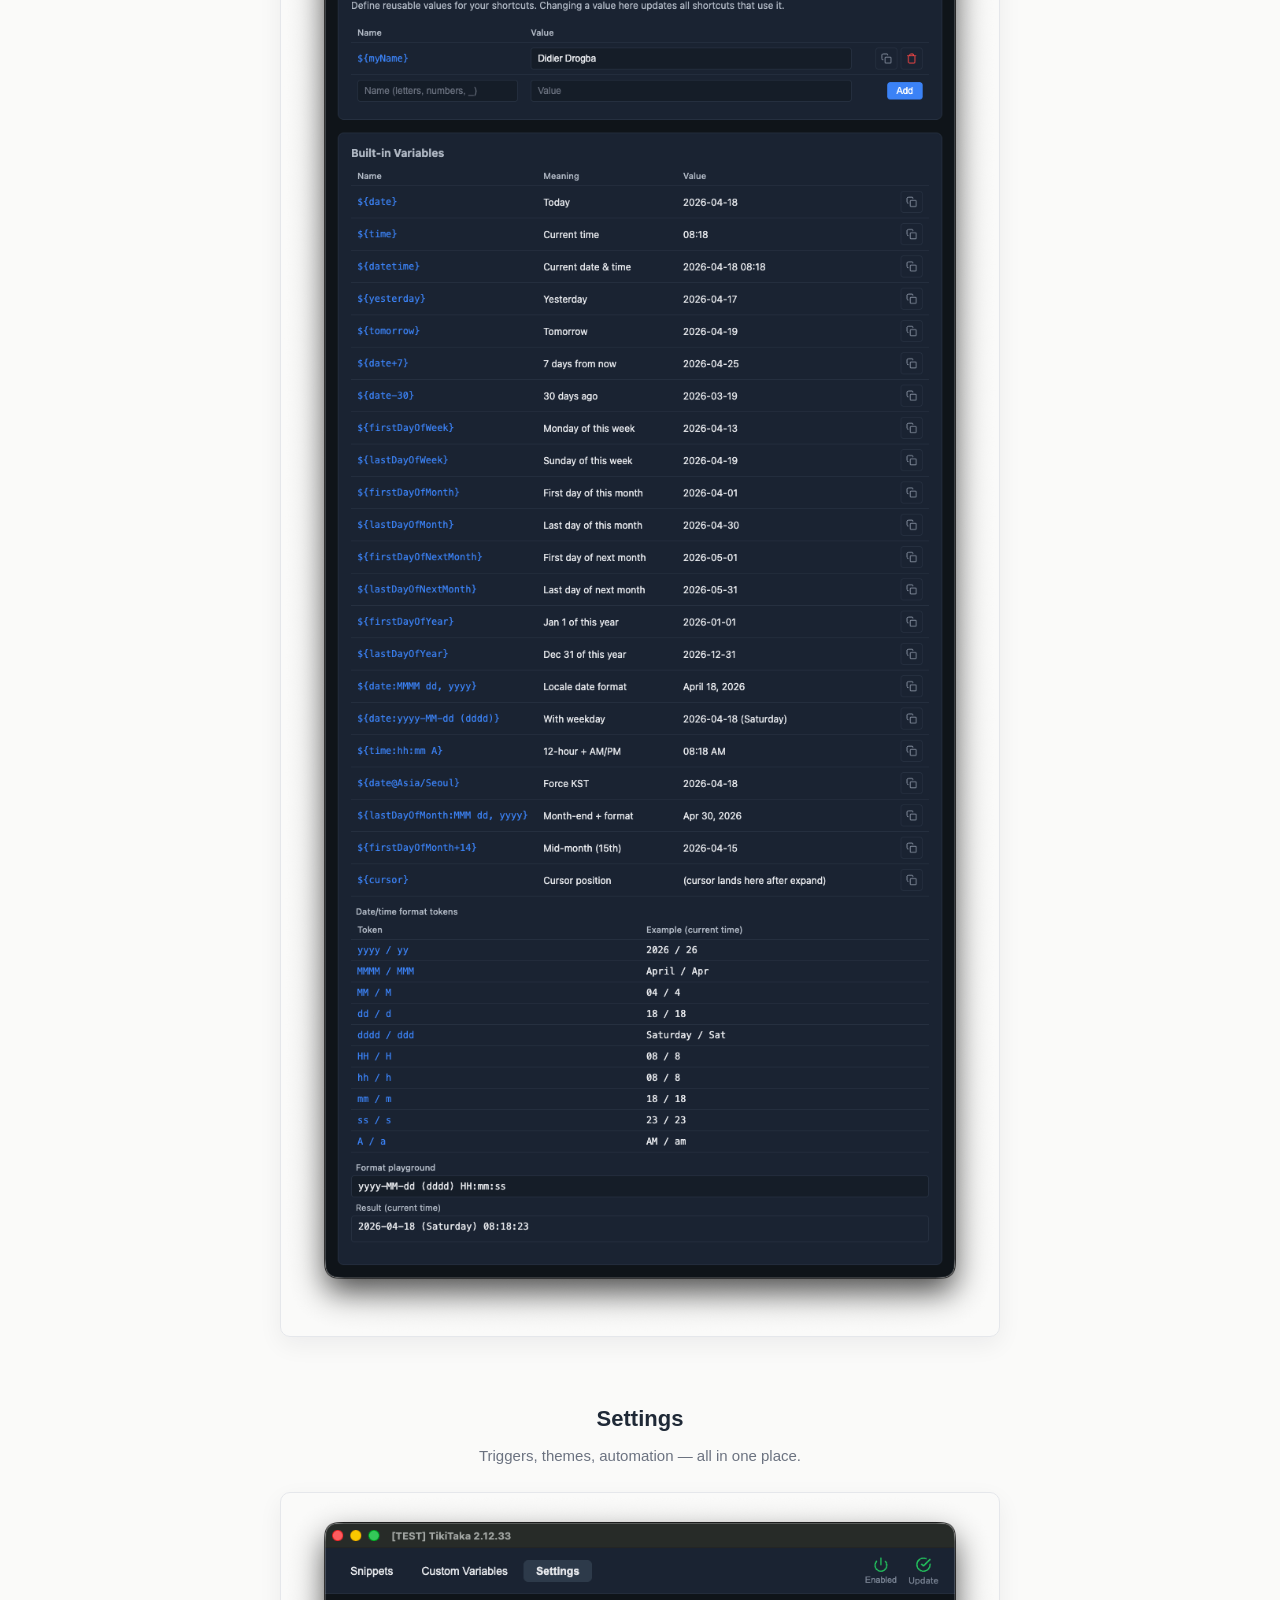
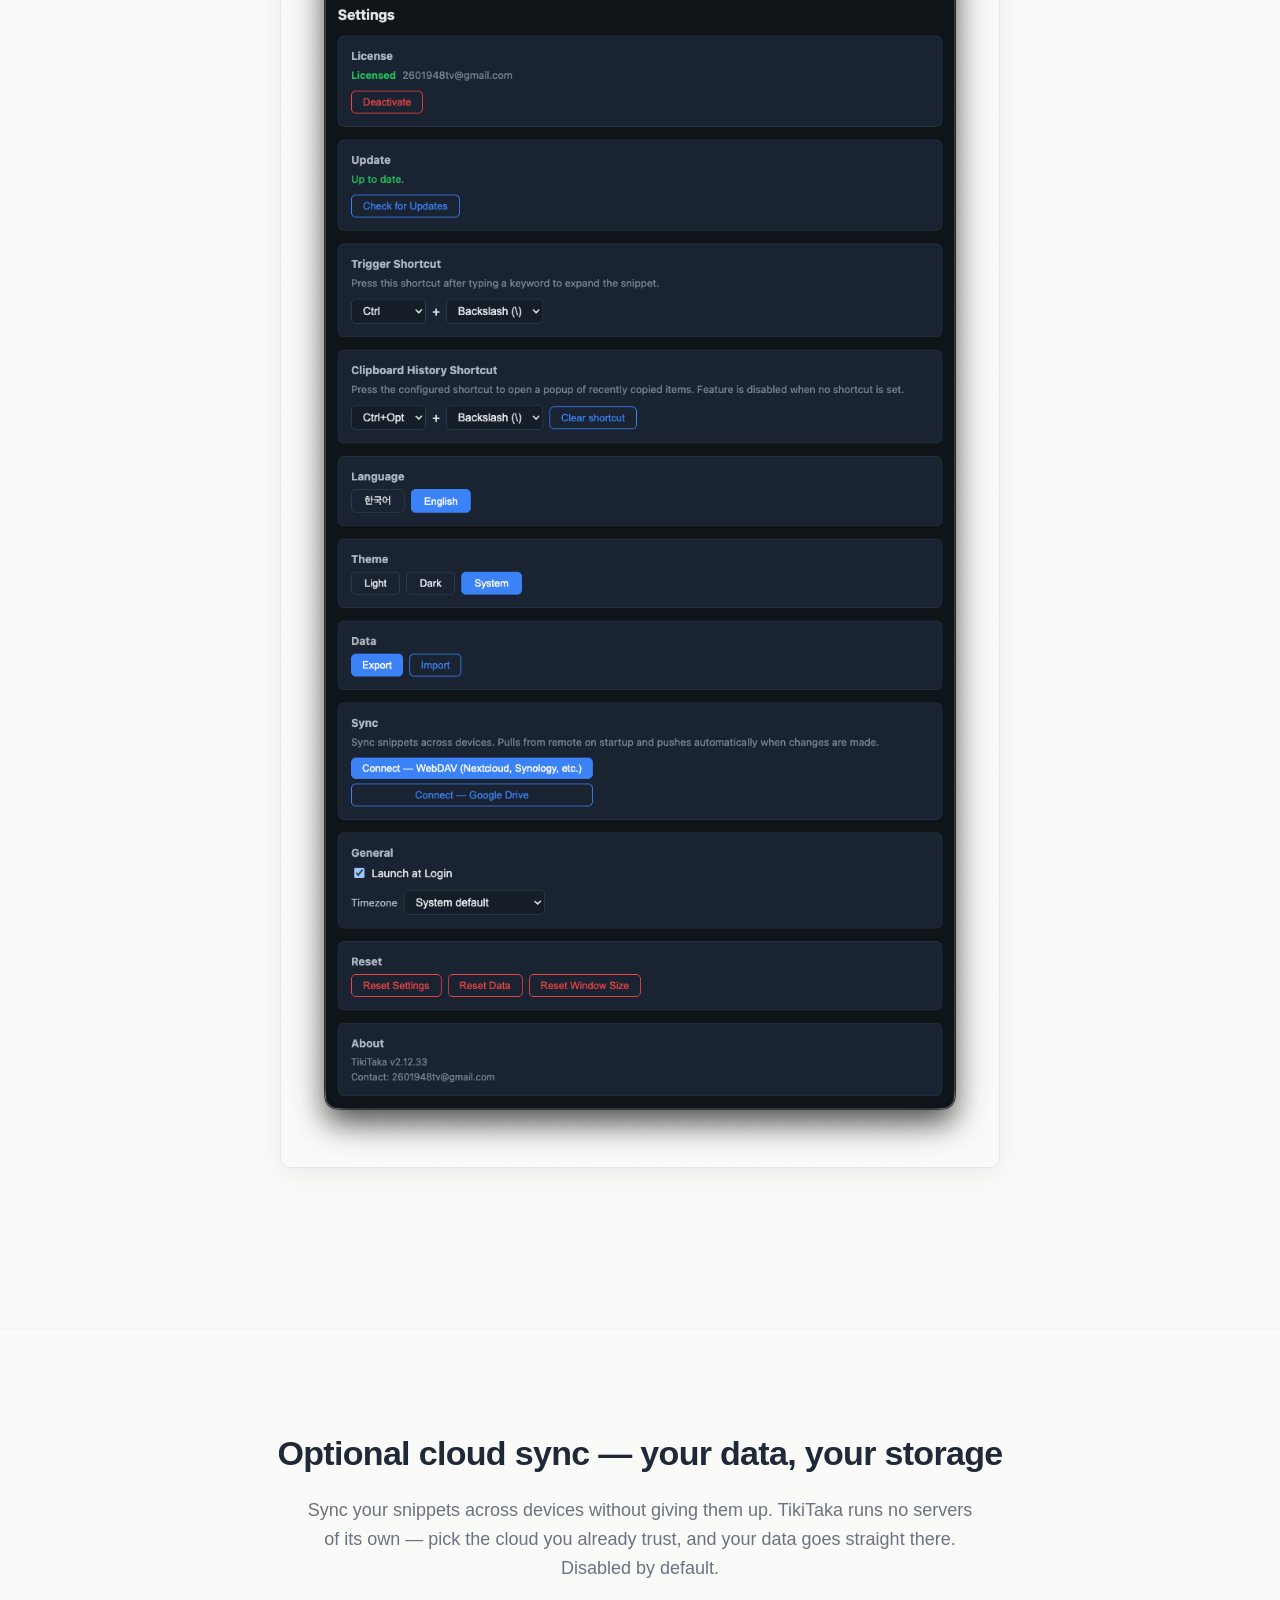
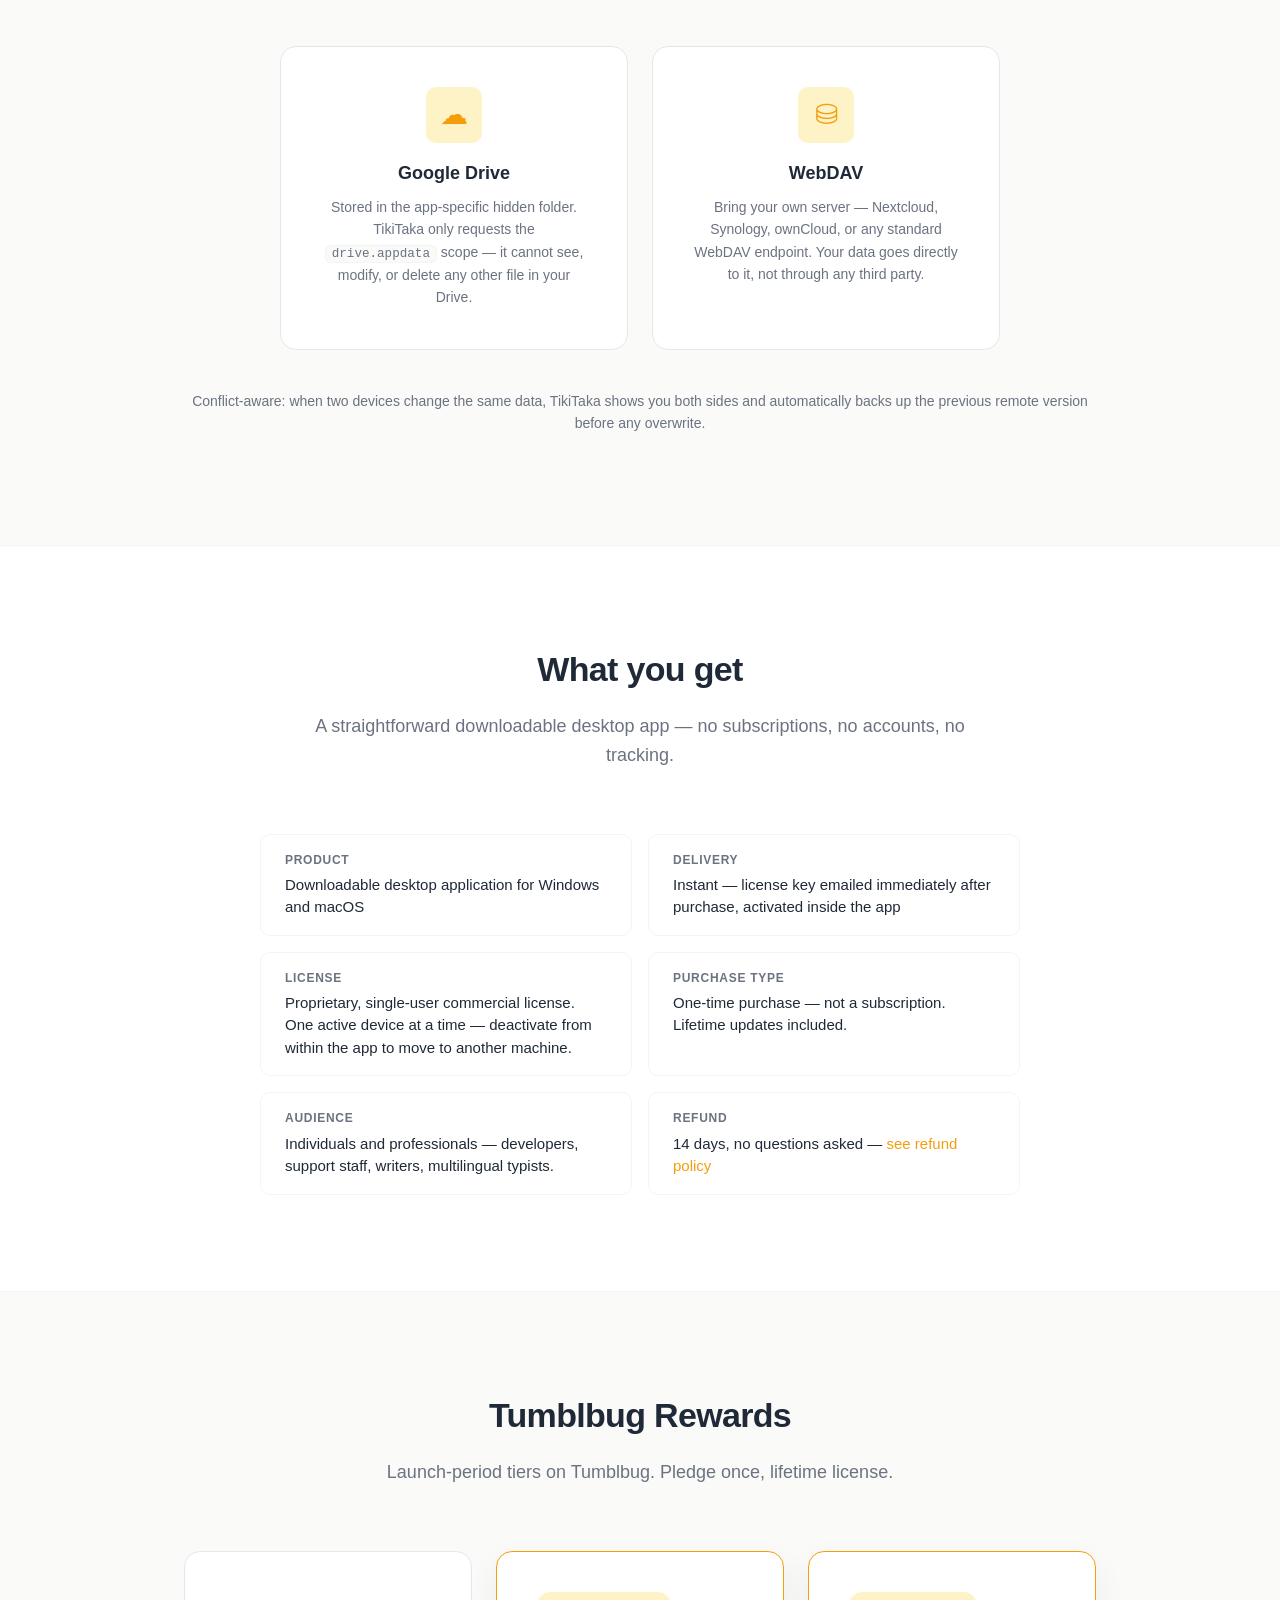
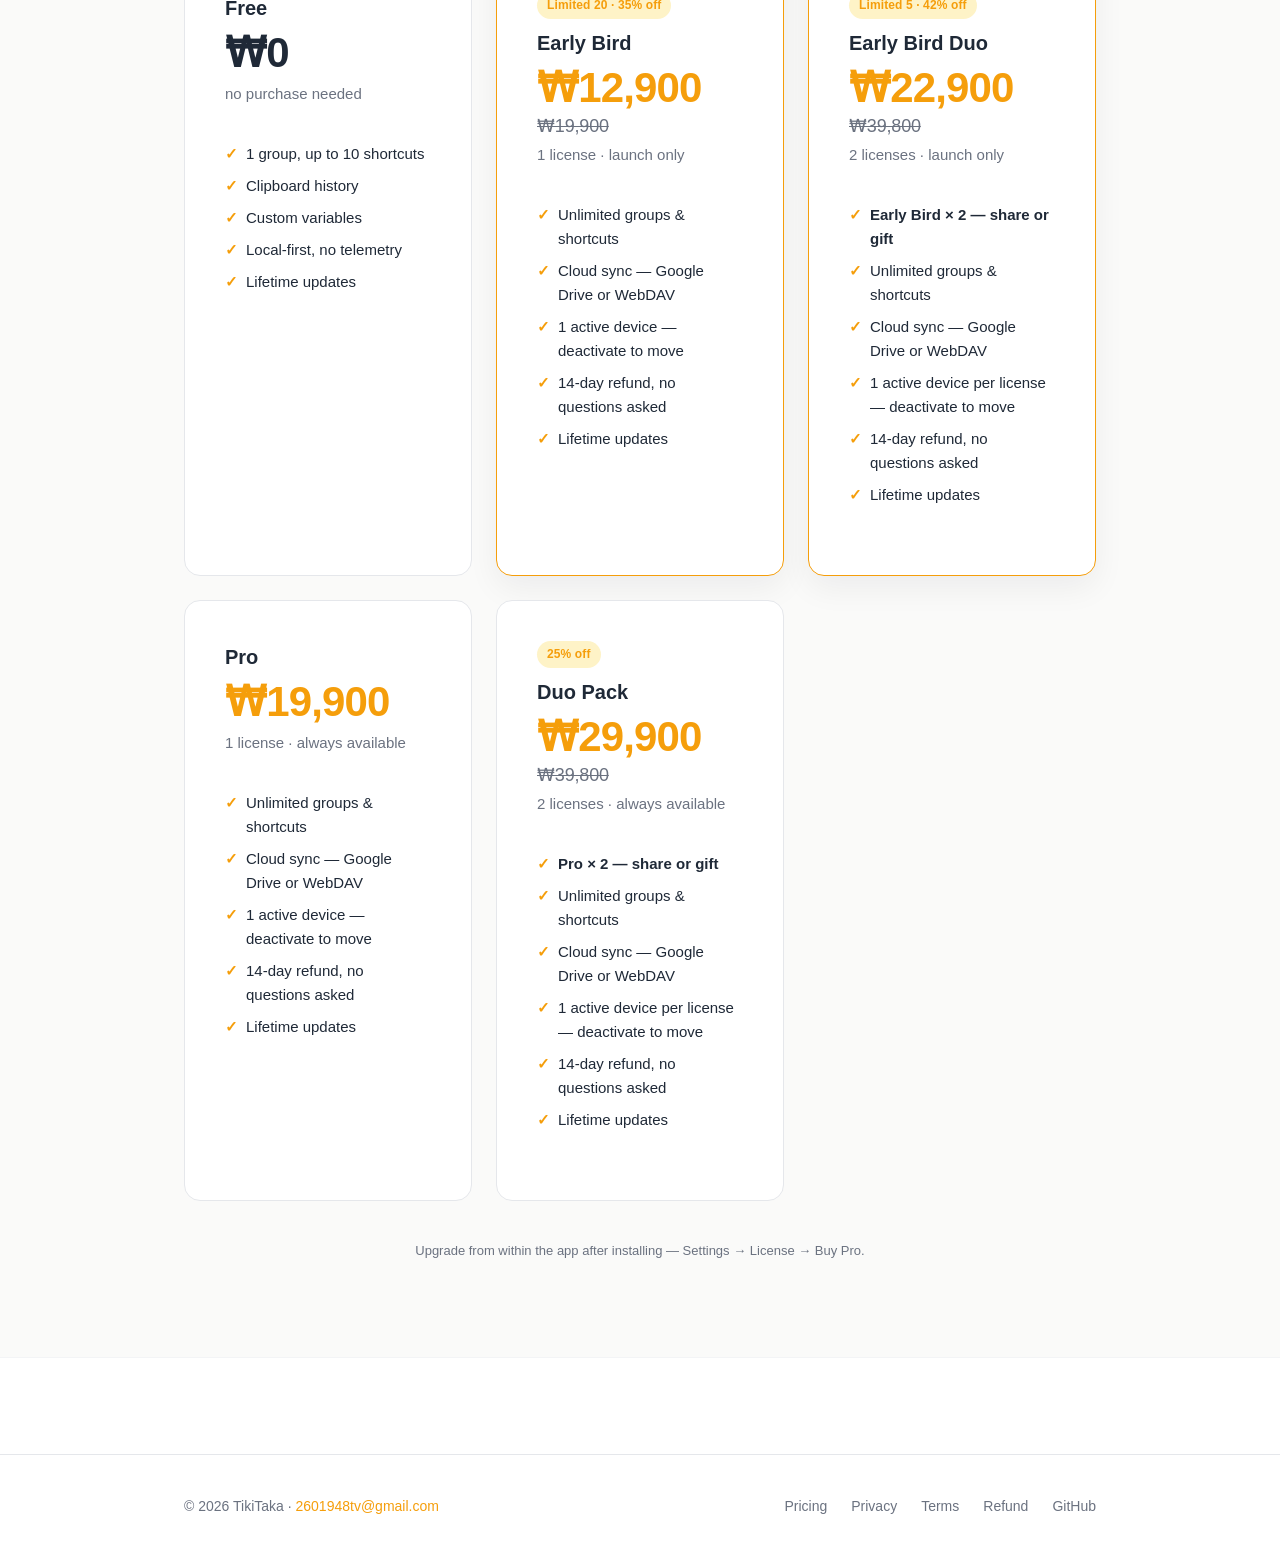
==== commit 0569bc75: "site: align Tumblbug tier features (M1/Pro/Max-style comparison)" ====
--- a/index.html
+++ b/index.html
@@ -523,11 +523,11 @@
             </div>
             <div class="pricing-once">1 license · launch only</div>
             <ul class="pricing-features">
-              <li><strong>Everything in Free, plus:</strong></li>
               <li>Unlimited groups &amp; shortcuts</li>
               <li>Cloud sync — Google Drive or WebDAV</li>
-              <li>One active device — deactivate to move</li>
+              <li>1 active device — deactivate to move</li>
               <li>14-day refund, no questions asked</li>
+              <li>Lifetime updates</li>
             </ul>
           </div>
           <div class="pricing-card pricing-card-promoted">
@@ -539,9 +539,12 @@
             </div>
             <div class="pricing-once">2 licenses · launch only</div>
             <ul class="pricing-features">
-              <li>2 Pro licenses (share or gift)</li>
-              <li>Each on one active device</li>
-              <li>Same Pro features as above</li>
+              <li><strong>Early Bird × 2 — share or gift</strong></li>
+              <li>Unlimited groups &amp; shortcuts</li>
+              <li>Cloud sync — Google Drive or WebDAV</li>
+              <li>1 active device per license — deactivate to move</li>
+              <li>14-day refund, no questions asked</li>
+              <li>Lifetime updates</li>
             </ul>
           </div>
           <div class="pricing-card">
@@ -549,11 +552,13 @@
             <div class="pricing-amount">
               <span class="pricing-price">₩19,900</span>
             </div>
-            <div class="pricing-once">1 license · standard</div>
+            <div class="pricing-once">1 license · always available</div>
             <ul class="pricing-features">
               <li>Unlimited groups &amp; shortcuts</li>
               <li>Cloud sync — Google Drive or WebDAV</li>
-              <li>Available throughout the campaign</li>
+              <li>1 active device — deactivate to move</li>
+              <li>14-day refund, no questions asked</li>
+              <li>Lifetime updates</li>
             </ul>
           </div>
           <div class="pricing-card">
@@ -563,11 +568,14 @@
               <span class="pricing-price">₩29,900</span>
               <span class="pricing-original">₩39,800</span>
             </div>
-            <div class="pricing-once">2 licenses · standard</div>
+            <div class="pricing-once">2 licenses · always available</div>
             <ul class="pricing-features">
-              <li>2 Pro licenses</li>
-              <li>Save 25% vs buying separately</li>
-              <li>Available throughout the campaign</li>
+              <li><strong>Pro × 2 — share or gift</strong></li>
+              <li>Unlimited groups &amp; shortcuts</li>
+              <li>Cloud sync — Google Drive or WebDAV</li>
+              <li>1 active device per license — deactivate to move</li>
+              <li>14-day refund, no questions asked</li>
+              <li>Lifetime updates</li>
             </ul>
           </div>
         </div>
@@ -903,11 +911,11 @@
             </div>
             <div class="pricing-once">1 라이선스 · 런칭 한정</div>
             <ul class="pricing-features">
-              <li><strong>무료 플랜의 모든 기능 포함</strong></li>
               <li>그룹 · 단축어 무제한</li>
               <li>클라우드 동기화 (Google Drive · WebDAV)</li>
-              <li>활성 기기 1대 — 비활성화하면 다른 기기로 이동 가능</li>
+              <li>활성 기기 1대 — 비활성화하면 이동 가능</li>
               <li>14일 환불 보장 (사유 불문)</li>
+              <li>평생 업데이트</li>
             </ul>
           </div>
           <div class="pricing-card pricing-card-promoted">
@@ -919,9 +927,12 @@
             </div>
             <div class="pricing-once">2 라이선스 · 런칭 한정</div>
             <ul class="pricing-features">
-              <li>Pro 라이선스 2개 (공유 또는 선물용)</li>
-              <li>각 1기기에서 활성화</li>
-              <li>위 Pro 기능 동일</li>
+              <li><strong>얼리버드 단일 × 2 — 공유 또는 선물</strong></li>
+              <li>그룹 · 단축어 무제한</li>
+              <li>클라우드 동기화 (Google Drive · WebDAV)</li>
+              <li>라이선스당 활성 기기 1대 — 비활성화하면 이동 가능</li>
+              <li>14일 환불 보장 (사유 불문)</li>
+              <li>평생 업데이트</li>
             </ul>
           </div>
           <div class="pricing-card">
@@ -929,11 +940,13 @@
             <div class="pricing-amount">
               <span class="pricing-price">₩19,900</span>
             </div>
-            <div class="pricing-once">1 라이선스 · 정가</div>
+            <div class="pricing-once">1 라이선스 · 상시 판매</div>
             <ul class="pricing-features">
               <li>그룹 · 단축어 무제한</li>
               <li>클라우드 동기화 (Google Drive · WebDAV)</li>
-              <li>캠페인 기간 내 상시 구매 가능</li>
+              <li>활성 기기 1대 — 비활성화하면 이동 가능</li>
+              <li>14일 환불 보장 (사유 불문)</li>
+              <li>평생 업데이트</li>
             </ul>
           </div>
           <div class="pricing-card">
@@ -943,11 +956,14 @@
               <span class="pricing-price">₩29,900</span>
               <span class="pricing-original">₩39,800</span>
             </div>
-            <div class="pricing-once">2 라이선스 · 정가</div>
+            <div class="pricing-once">2 라이선스 · 상시 판매</div>
             <ul class="pricing-features">
-              <li>Pro 라이선스 2개</li>
-              <li>개별 구매 대비 25% 절약</li>
-              <li>캠페인 기간 내 상시 구매 가능</li>
+              <li><strong>일반 라이선스 × 2 — 공유 또는 선물</strong></li>
+              <li>그룹 · 단축어 무제한</li>
+              <li>클라우드 동기화 (Google Drive · WebDAV)</li>
+              <li>라이선스당 활성 기기 1대 — 비활성화하면 이동 가능</li>
+              <li>14일 환불 보장 (사유 불문)</li>
+              <li>평생 업데이트</li>
             </ul>
           </div>
         </div>
